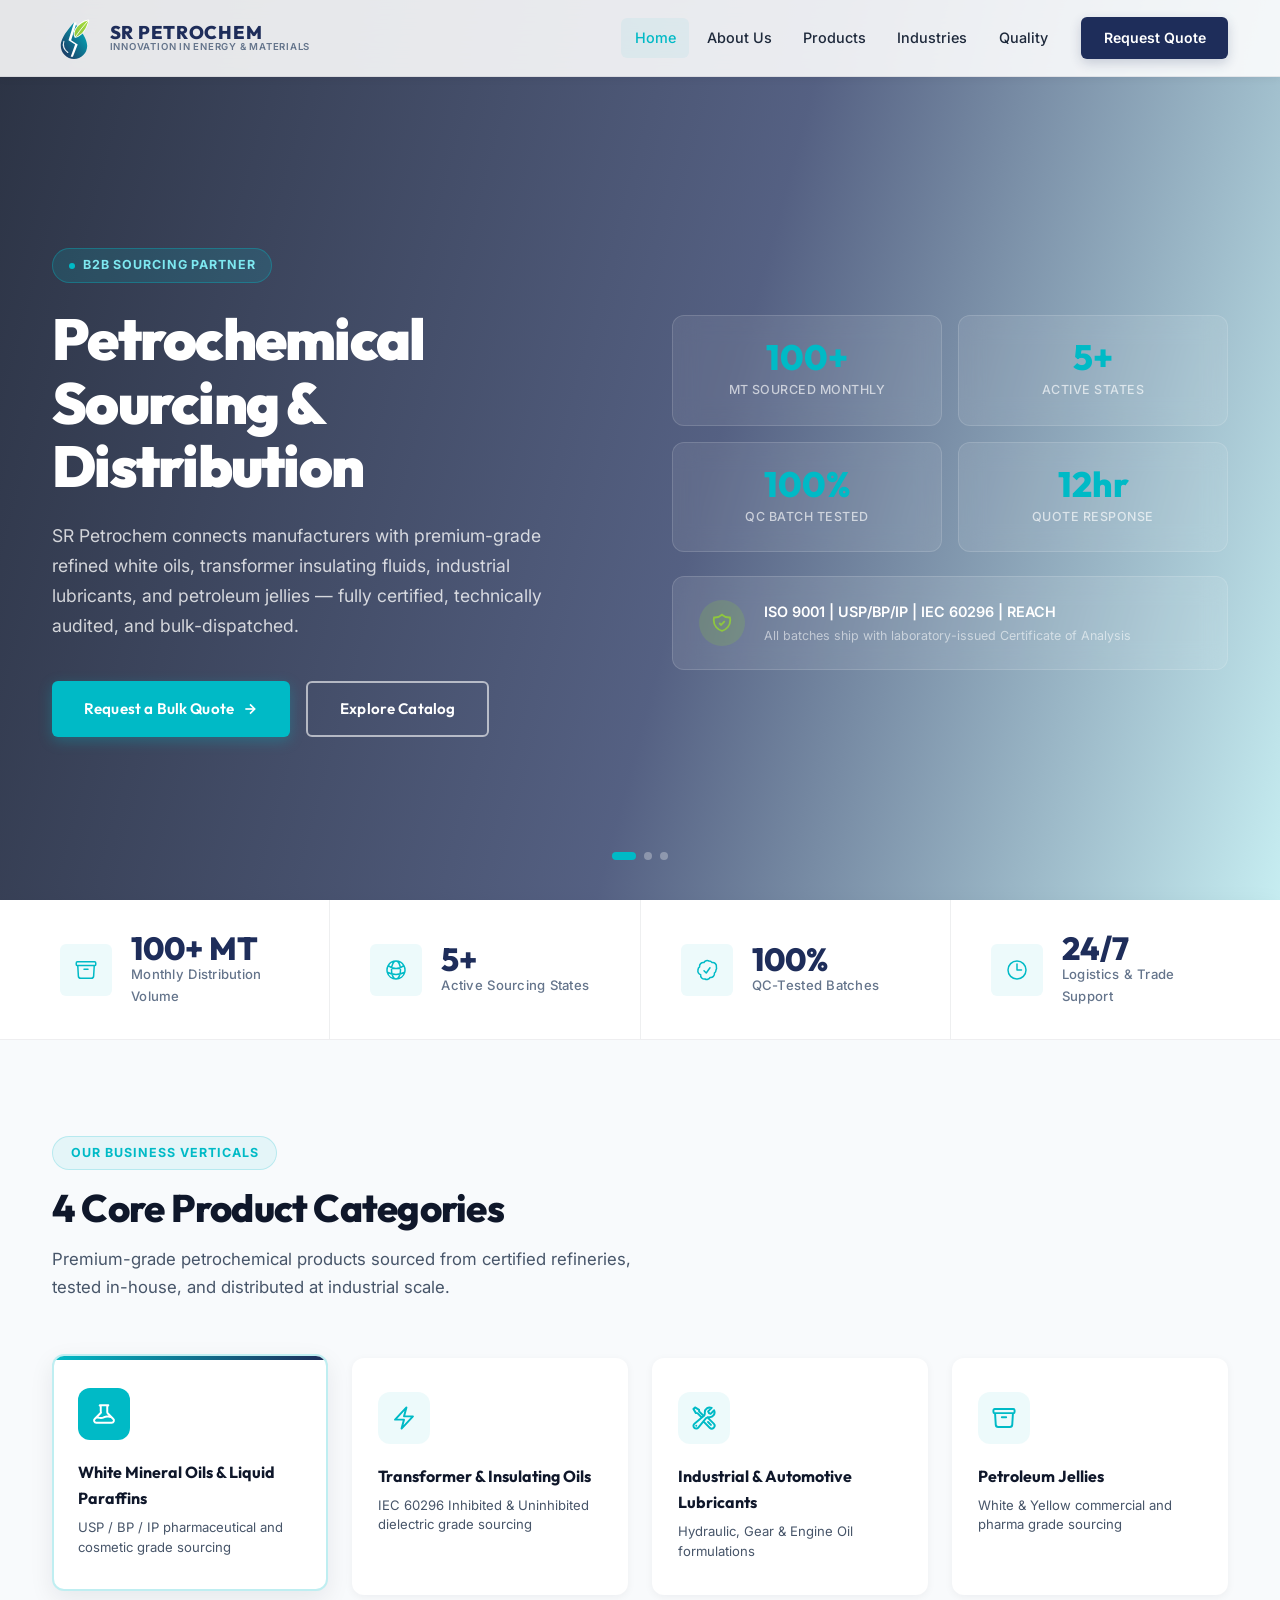
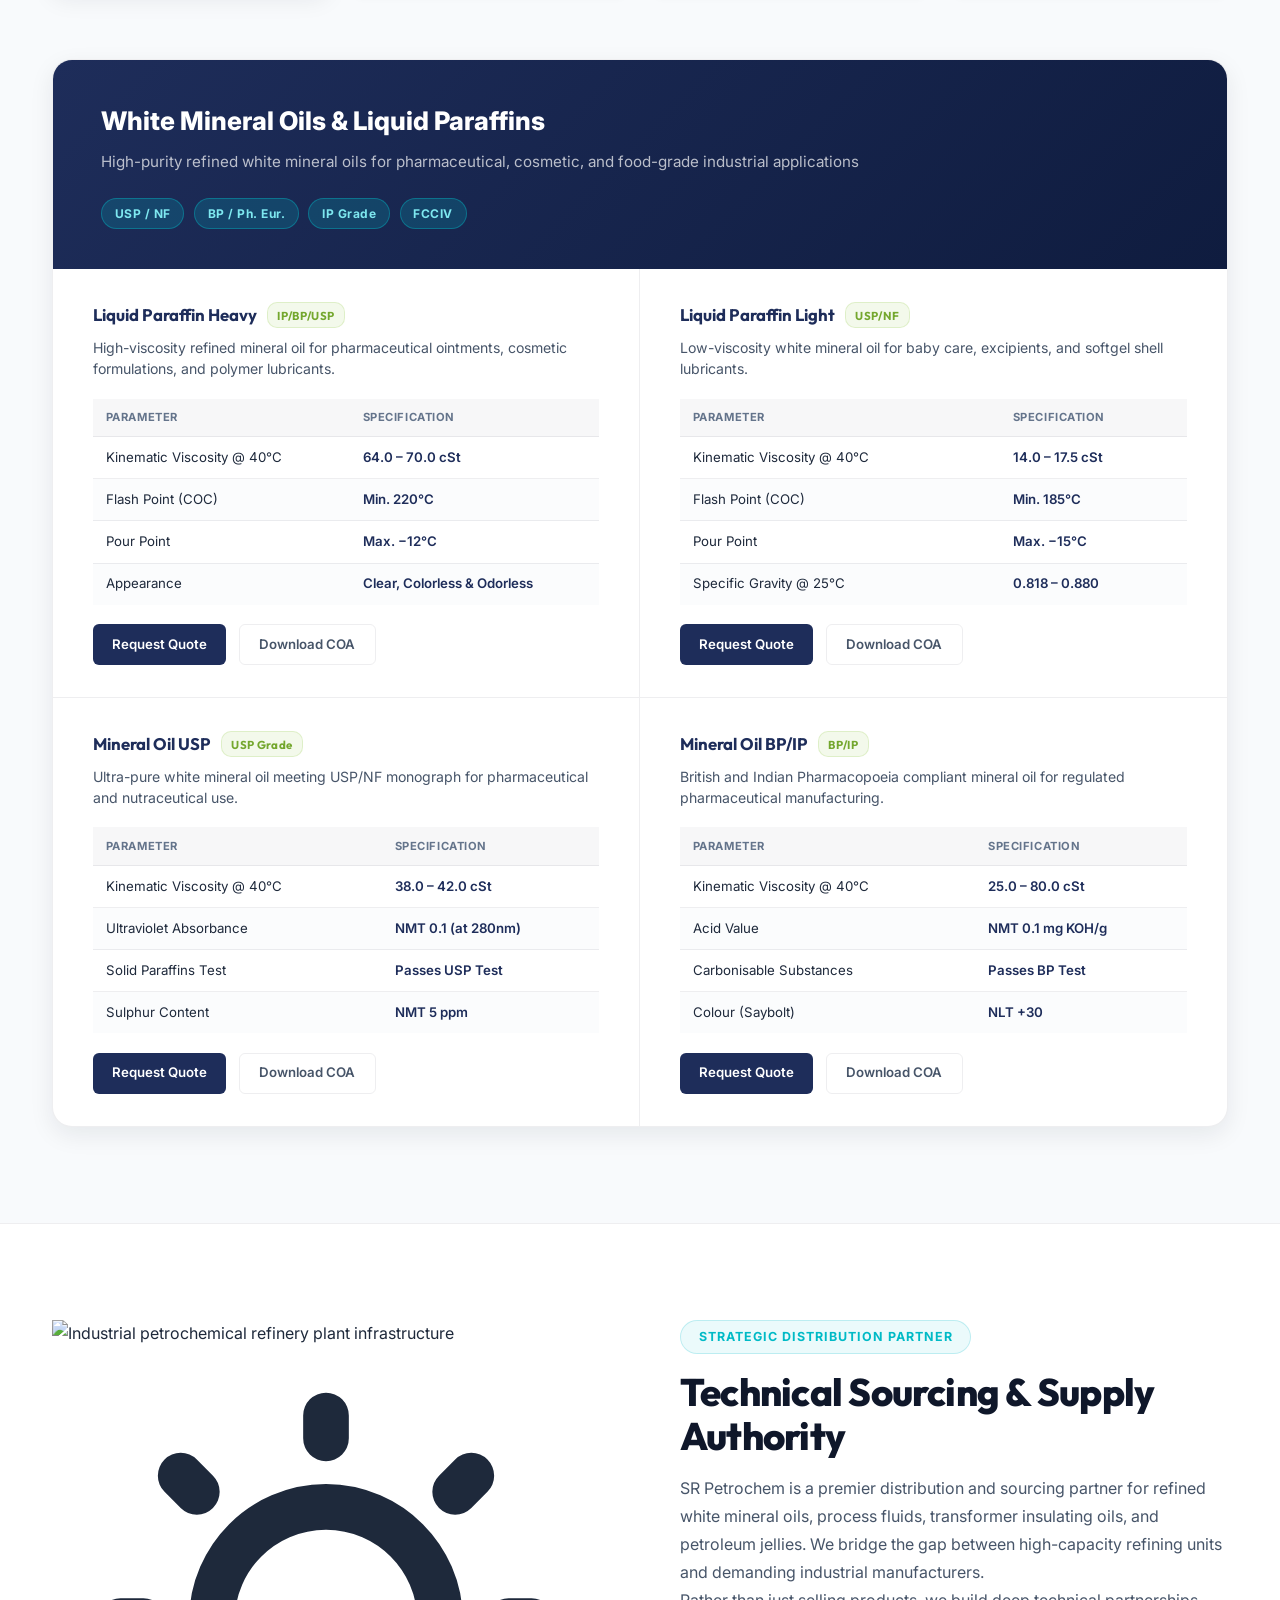
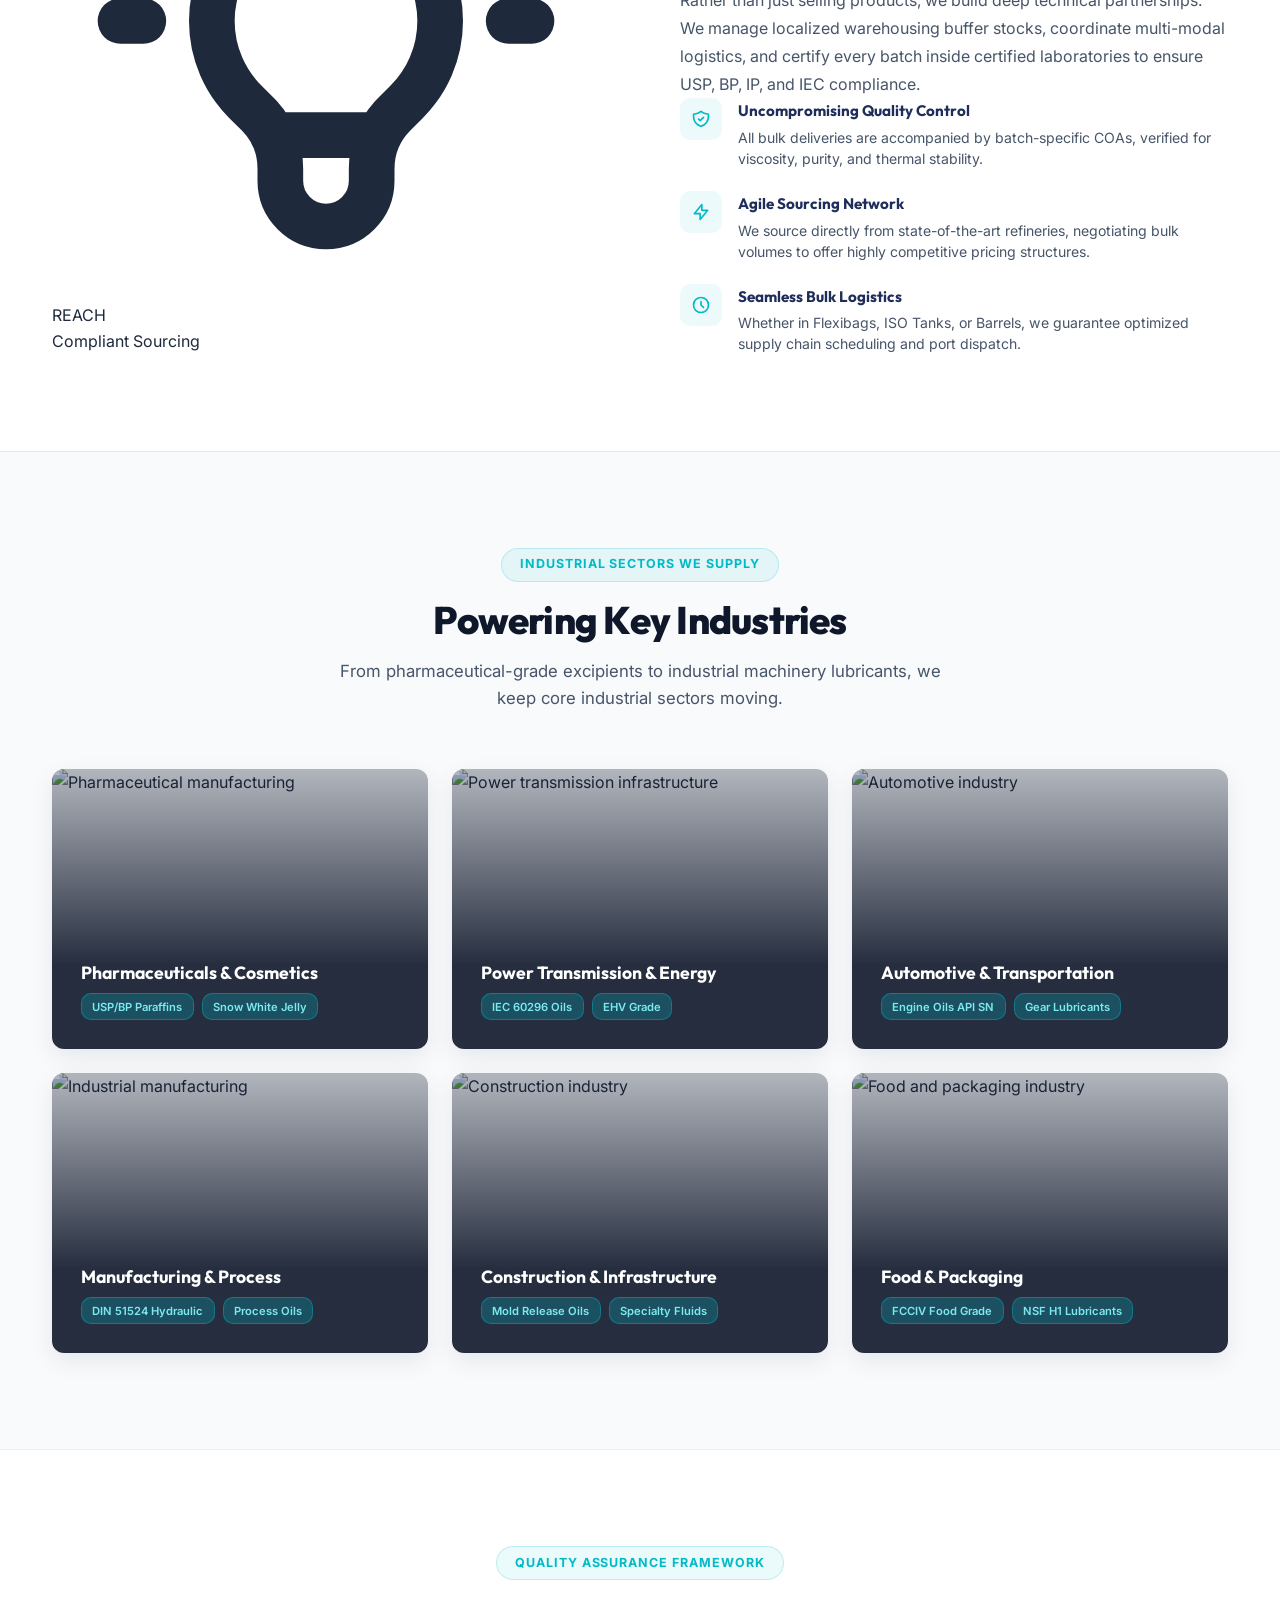
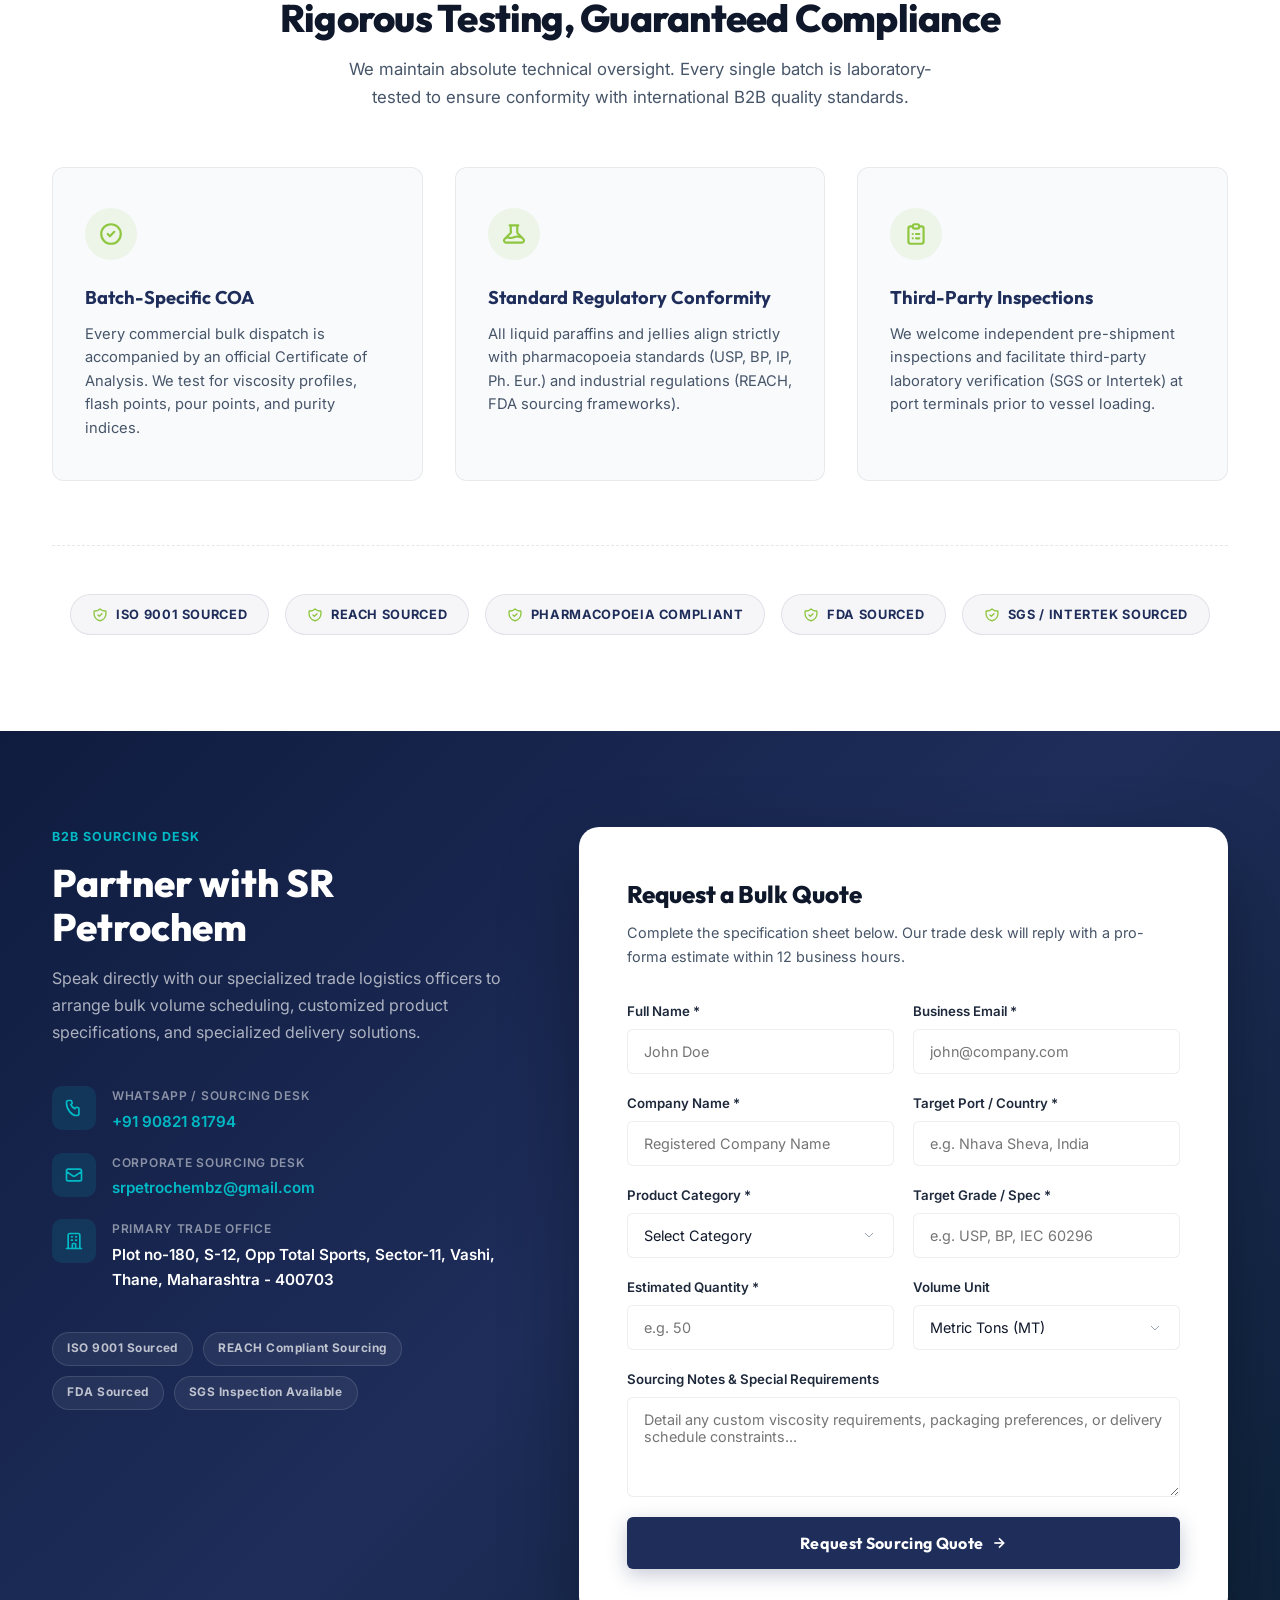
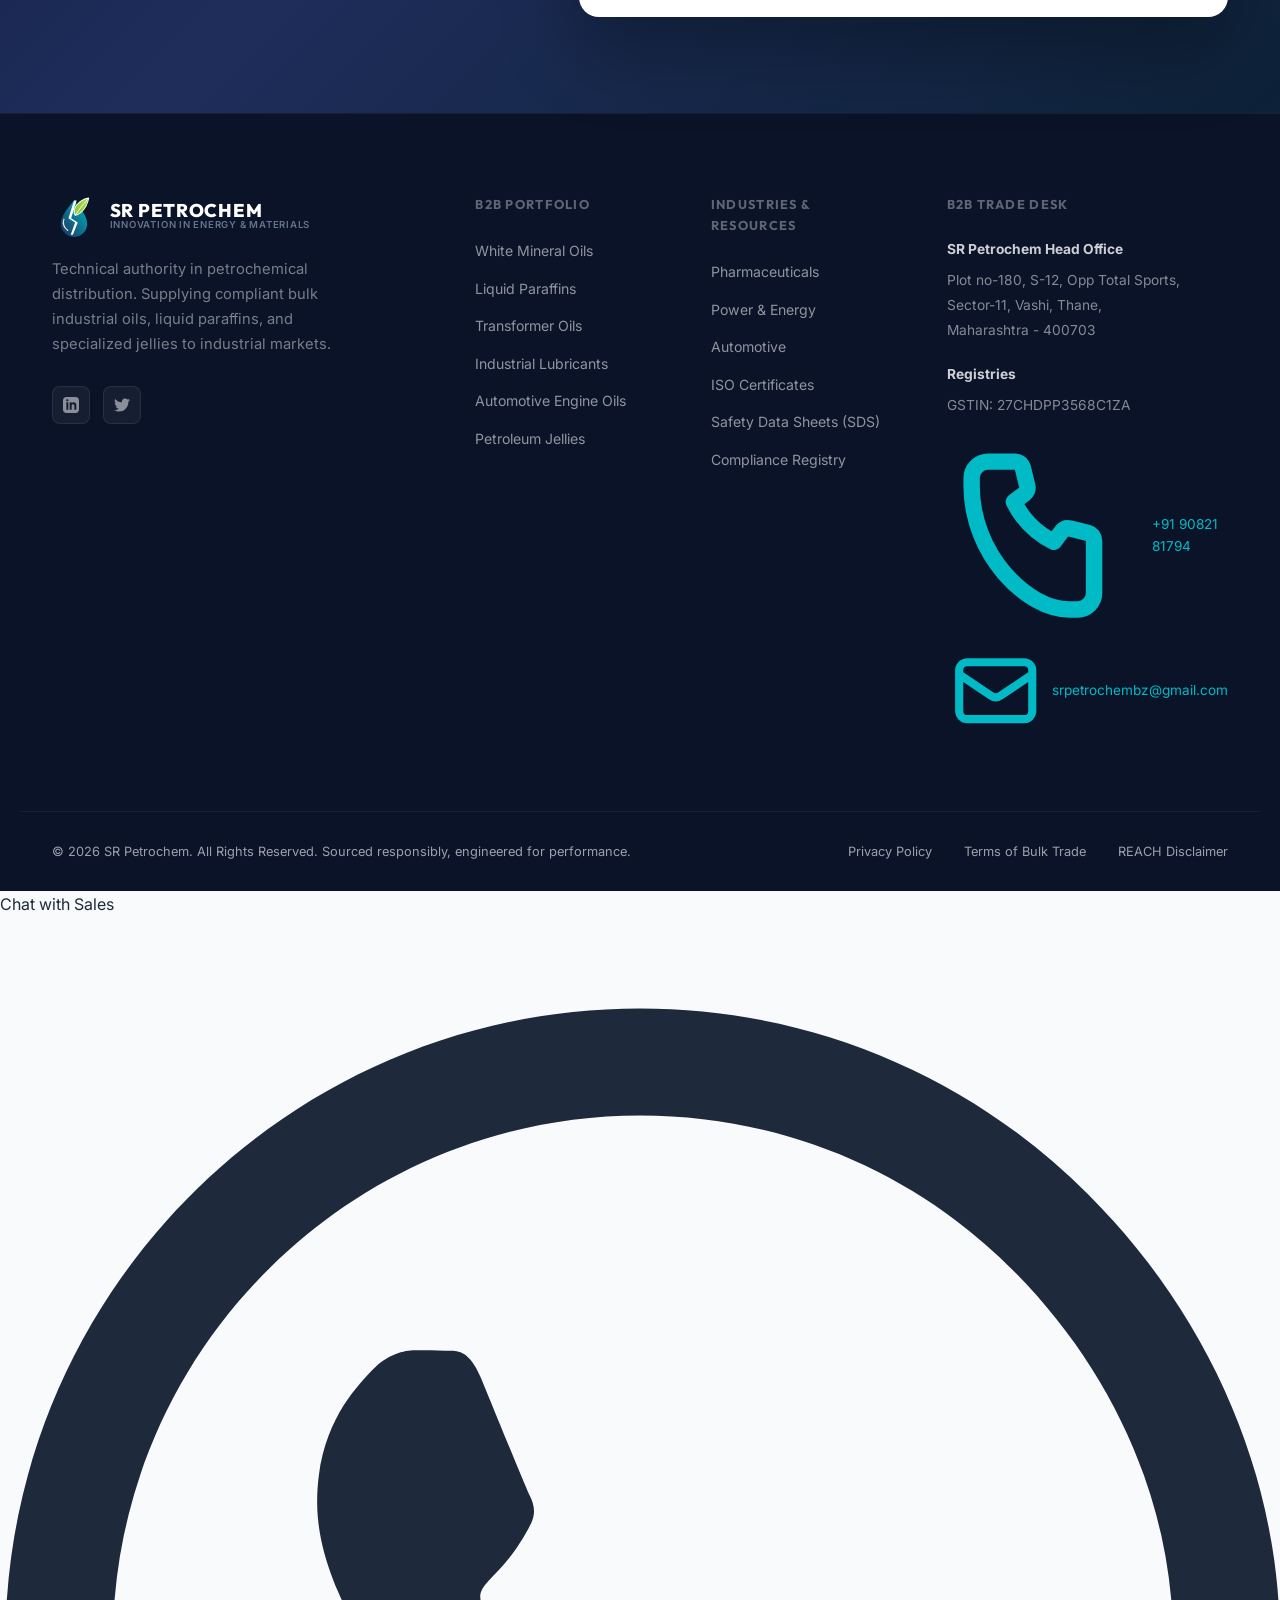
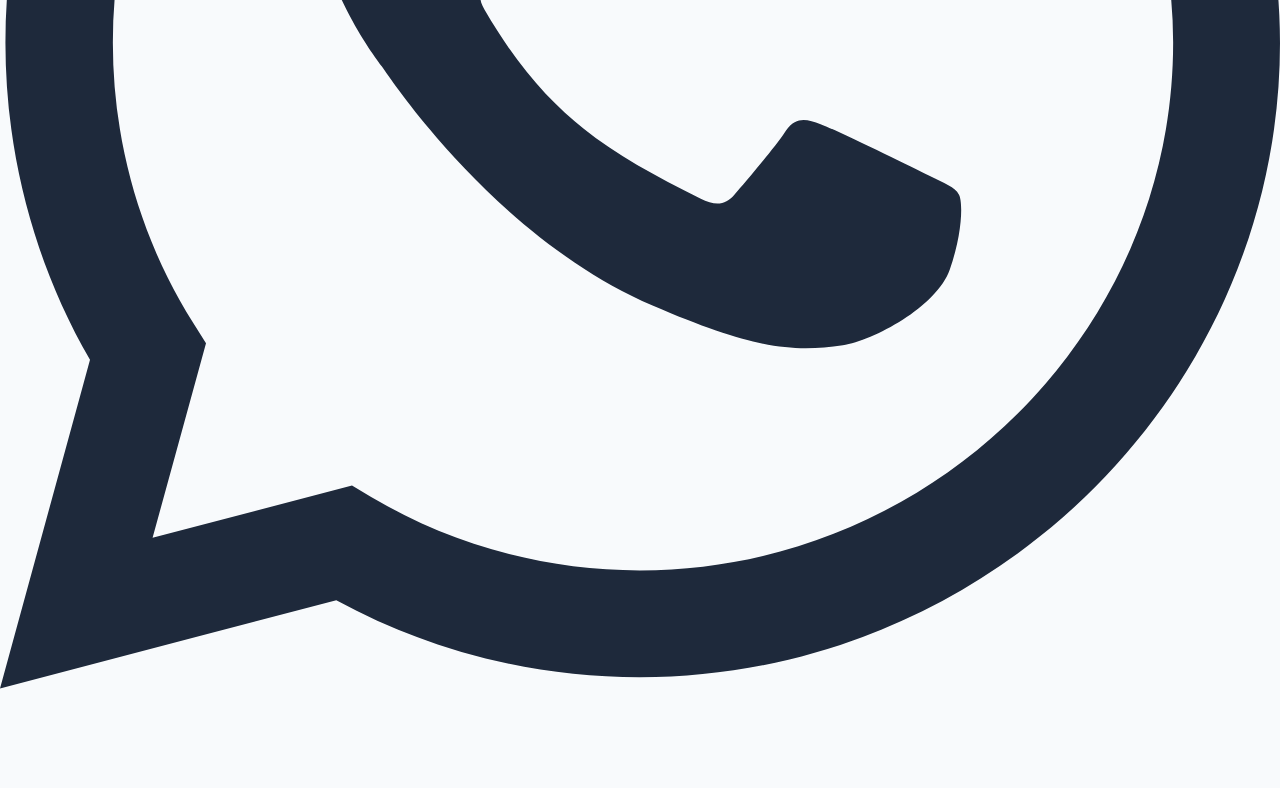
==== sr_petrochem_demo.html @ 8ac81f7e "Correct stats to startup profile, remove mobile no., swap About image, and fix dark background text " ====
<!DOCTYPE html>
<html lang="en">
<head>
  <meta charset="UTF-8">
  <meta name="viewport" content="width=device-width, initial-scale=1.0">
  <title>SR Petrochem | B2B Sourcing Partner & Petrochemical Distributors</title>
  <meta name="description" content="SR Petrochem is a premier sourcing and distribution partner for White Mineral Oils, Liquid Paraffins, Transformer Oils, Industrial Lubricants, and Petroleum Jellies.">
  <meta name="keywords" content="SR Petrochem, White Oils, Liquid Paraffin, Transformer Oils, Lubricants, Petroleum Jelly, Petrochemical Distribution">
  <link rel="preconnect" href="https://fonts.googleapis.com">
  <link rel="preconnect" href="https://fonts.gstatic.com" crossorigin>
  <link href="https://fonts.googleapis.com/css2?family=Inter:wght@300;400;500;600;700&family=Outfit:wght@400;500;600;700;800;900&display=swap" rel="stylesheet">
  <style>
    /* ===========================
       CSS VARIABLES & RESET
    =========================== */
    :root {
      --primary:       #1E2D5A;   /* Deep corporate navy */
      --teal:          #00BAC6;   /* Teal from logo drop */
      --green:         #8EC63F;   /* Leaf green from logo */
      --green-dark:    #74A72E;
      --bg:            #F8FAFC;   /* Off-white page bg */
      --white:         #FFFFFF;
      --text-dark:     #0F172A;   /* Near-black headings */
      --text-body:     #1E293B;   /* Deep slate body */
      --text-muted:    #475569;
      --text-light:    #64748B;
      --border:        rgba(15,23,42,0.07);
      --shadow-sm:     0 2px 8px rgba(15,23,42,0.05);
      --shadow-md:     0 8px 24px rgba(15,23,42,0.08);
      --shadow-lg:     0 20px 48px rgba(15,23,42,0.1);
      --radius-sm:     6px;
      --radius-md:     12px;
      --radius-lg:     20px;
      --transition:    all 0.3s cubic-bezier(0.4,0,0.2,1);
      --font-head:     'Outfit', sans-serif;
      --font-body:     'Inter', sans-serif;
    }

    *, *::before, *::after { box-sizing: border-box; margin: 0; padding: 0; }

    html {
      scroll-behavior: smooth;
      scroll-padding-top: 85px;
    }

    body {
      font-family: var(--font-body);
      background: var(--bg);
      color: var(--text-body);
      line-height: 1.65;
      overflow-x: hidden;
    }

    h1,h2,h3,h4,h5,h6 { font-family: var(--font-head); line-height: 1.15; color: var(--text-dark); }
    a { text-decoration: none; color: inherit; transition: var(--transition); }
    img { display: block; max-width: 100%; }
    ul { list-style: none; }
    button { cursor: pointer; border: none; background: none; font-family: inherit; }

    .container {
      max-width: 1240px;
      margin: 0 auto;
      padding: 0 2rem;
    }

    /* ===========================
       BUTTONS
    =========================== */
    .btn {
      display: inline-flex;
      align-items: center;
      gap: 0.5rem;
      padding: 0.85rem 2rem;
      border-radius: var(--radius-sm);
      font-family: var(--font-head);
      font-weight: 600;
      font-size: 0.95rem;
      letter-spacing: 0.01em;
      transition: var(--transition);
      white-space: nowrap;
    }
    .btn-primary {
      background: var(--primary);
      color: #fff;
      box-shadow: 0 4px 14px rgba(30,45,90,0.25);
    }
    .btn-primary:hover { background: #16224a; transform: translateY(-2px); box-shadow: 0 8px 20px rgba(30,45,90,0.3); }
    .btn-teal {
      background: var(--teal);
      color: #fff;
      box-shadow: 0 4px 14px rgba(0,186,198,0.3);
    }
    .btn-teal:hover { background: #009dab; transform: translateY(-2px); }
    .btn-outline {
      background: transparent;
      color: var(--white);
      border: 2px solid rgba(255,255,255,0.6);
    }
    .btn-outline:hover { background: rgba(255,255,255,0.12); border-color: #fff; }
    .btn-outline-dark {
      background: transparent;
      color: var(--primary);
      border: 2px solid var(--primary);
    }
    .btn-outline-dark:hover { background: var(--primary); color: #fff; }

    /* ===========================
       SECTION HEADERS
    =========================== */
    .section-badge {
      display: inline-block;
      background: rgba(0,186,198,0.08);
      color: var(--teal);
      border: 1px solid rgba(0,186,198,0.2);
      border-radius: 30px;
      padding: 0.35rem 1.1rem;
      font-size: 0.78rem;
      font-weight: 700;
      letter-spacing: 0.08em;
      text-transform: uppercase;
      margin-bottom: 1rem;
    }
    .section-title {
      font-size: clamp(1.8rem, 3vw, 2.6rem);
      font-weight: 800;
      color: var(--text-dark);
      letter-spacing: -0.02em;
      margin-bottom: 1rem;
    }
    .section-desc {
      font-size: 1.05rem;
      color: var(--text-muted);
      max-width: 620px;
    }
    .section-header { margin-bottom: 3.5rem; }
    .section-header.centered { text-align: center; }
    .section-header.centered .section-desc { margin: 0 auto; }

    /* ===========================
       HEADER / NAVBAR
    =========================== */
    .header {
      position: fixed;
      top: 0; left: 0; right: 0;
      z-index: 1000;
      background: rgba(255,255,255,0.88);
      backdrop-filter: blur(16px);
      -webkit-backdrop-filter: blur(16px);
      border-bottom: 1px solid var(--border);
      box-shadow: var(--shadow-sm);
      transition: var(--transition);
    }
    .header.scrolled {
      background: rgba(255,255,255,0.97);
      box-shadow: 0 4px 20px rgba(15,23,42,0.08);
    }
    .header-inner {
      display: flex;
      align-items: center;
      justify-content: space-between;
      padding: 1rem 2rem;
      max-width: 1240px;
      margin: 0 auto;
    }

    /* Logo */
    .logo {
      display: flex;
      align-items: center;
      gap: 0.85rem;
      flex-shrink: 0;
    }
    .logo-brand { line-height: 1; }
    .logo-name {
      font-family: var(--font-head);
      font-size: 1.15rem;
      font-weight: 800;
      color: var(--primary);
      letter-spacing: 0.04em;
    }
    .logo-tag {
      font-size: 0.6rem;
      font-weight: 600;
      color: var(--text-light);
      letter-spacing: 0.08em;
      text-transform: uppercase;
    }

    /* Nav */
    .nav { display: flex; align-items: center; gap: 0.25rem; }
    .nav-link {
      padding: 0.5rem 0.85rem;
      font-size: 0.9rem;
      font-weight: 500;
      color: var(--text-body);
      border-radius: var(--radius-sm);
      transition: var(--transition);
    }
    .nav-link:hover, .nav-link.active { color: var(--teal); background: rgba(0,186,198,0.06); }
    .nav-cta {
      margin-left: 1rem;
      padding: 0.6rem 1.4rem;
      background: var(--primary);
      color: #fff;
      border-radius: var(--radius-sm);
      font-size: 0.88rem;
      font-weight: 600;
      box-shadow: 0 4px 12px rgba(30,45,90,0.2);
    }
    .nav-cta:hover { background: #16224a; transform: translateY(-1px); }

    /* Hamburger */
    .hamburger {
      display: none;
      flex-direction: column;
      gap: 5px;
      padding: 0.5rem;
      border-radius: var(--radius-sm);
    }
    .hamburger span {
      display: block;
      width: 24px;
      height: 2px;
      background: var(--primary);
      border-radius: 2px;
      transition: var(--transition);
    }
    .hamburger.open span:nth-child(1) { transform: translateY(7px) rotate(45deg); }
    .hamburger.open span:nth-child(2) { opacity: 0; }
    .hamburger.open span:nth-child(3) { transform: translateY(-7px) rotate(-45deg); }

    /* Mobile nav overlay */
    .mobile-nav {
      display: none;
      position: fixed;
      top: 0; left: 0; right: 0; bottom: 0;
      background: var(--white);
      z-index: 999;
      padding: 6rem 2rem 2rem;
      flex-direction: column;
      gap: 1rem;
      overflow-y: auto;
    }
    .mobile-nav.open { display: flex; }
    .mobile-nav .nav-link {
      font-size: 1.1rem;
      padding: 1rem 1.2rem;
      border-bottom: 1px solid var(--border);
      border-radius: 0;
    }
    .mobile-nav .nav-cta { margin: 1rem 0 0; text-align: center; justify-content: center; }

    /* ===========================
       HERO SECTION
    =========================== */
    .hero {
      min-height: 100vh;
      position: relative;
      display: flex;
      align-items: center;
      padding-top: 85px;
      overflow: hidden;
    }
    .hero-bg {
      position: absolute;
      inset: 0;
      background-image: url('https://images.unsplash.com/photo-1578575437130-527eed3abbec?auto=format&fit=crop&q=80&w=1600');
      background-size: cover;
      background-position: center;
      z-index: 0;
    }
    .hero-overlay {
      position: absolute;
      inset: 0;
      background: linear-gradient(105deg, rgba(15,23,42,0.88) 0%, rgba(30,45,90,0.75) 55%, rgba(0,186,198,0.2) 100%);
      z-index: 1;
    }
    .hero-inner {
      position: relative;
      z-index: 2;
      max-width: 1240px;
      margin: 0 auto;
      padding: 5rem 2rem;
      display: grid;
      grid-template-columns: 1fr 1fr;
      gap: 4rem;
      align-items: center;
    }
    .hero-badge {
      display: inline-flex;
      align-items: center;
      gap: 0.5rem;
      background: rgba(0,186,198,0.15);
      border: 1px solid rgba(0,186,198,0.35);
      color: #7ee8f0;
      border-radius: 30px;
      padding: 0.4rem 1rem;
      font-size: 0.78rem;
      font-weight: 700;
      letter-spacing: 0.07em;
      text-transform: uppercase;
      margin-bottom: 1.5rem;
    }
    .hero-badge-dot { width: 6px; height: 6px; border-radius: 50%; background: var(--teal); animation: pulse-dot 2s infinite; }
    @keyframes pulse-dot { 0%,100%{opacity:1} 50%{opacity:0.3} }

    .hero-title {
      font-size: clamp(2.2rem, 4.5vw, 3.6rem);
      font-weight: 900;
      color: #fff;
      letter-spacing: -0.03em;
      line-height: 1.1;
      margin-bottom: 1.5rem;
    }
    .hero-title span { color: var(--teal); }
    .hero-desc {
      font-size: 1.1rem;
      color: rgba(255,255,255,0.78);
      line-height: 1.7;
      margin-bottom: 2.5rem;
      max-width: 520px;
    }
    .hero-actions { display: flex; gap: 1rem; flex-wrap: wrap; }

    .hero-right {
      display: flex;
      flex-direction: column;
      gap: 1.5rem;
    }
    .hero-stat-cards {
      display: grid;
      grid-template-columns: 1fr 1fr;
      gap: 1rem;
    }
    .hero-stat-card {
      background: rgba(255,255,255,0.08);
      backdrop-filter: blur(12px);
      border: 1px solid rgba(255,255,255,0.14);
      border-radius: var(--radius-md);
      padding: 1.5rem;
      text-align: center;
    }
    .hero-stat-card .num {
      font-family: var(--font-head);
      font-size: 2.2rem;
      font-weight: 800;
      color: var(--teal);
      line-height: 1;
      margin-bottom: 0.3rem;
    }
    .hero-stat-card .lbl {
      font-size: 0.78rem;
      color: rgba(255,255,255,0.65);
      font-weight: 500;
      letter-spacing: 0.04em;
      text-transform: uppercase;
    }
    .hero-coa-card {
      background: rgba(255,255,255,0.09);
      backdrop-filter: blur(12px);
      border: 1px solid rgba(255,255,255,0.14);
      border-radius: var(--radius-md);
      padding: 1.4rem 1.6rem;
      display: flex;
      align-items: center;
      gap: 1.2rem;
    }
    .hero-coa-icon {
      width: 46px;
      height: 46px;
      border-radius: 50%;
      background: rgba(142,198,63,0.2);
      display: flex;
      align-items: center;
      justify-content: center;
      color: var(--green);
      flex-shrink: 0;
    }
    .hero-coa-text .title { font-size: 0.9rem; font-weight: 600; color: #fff; margin-bottom: 0.15rem; }
    .hero-coa-text .sub { font-size: 0.78rem; color: rgba(255,255,255,0.55); }

    /* Slider dots */
    .hero-dots {
      position: absolute;
      bottom: 2.5rem;
      left: 50%;
      transform: translateX(-50%);
      z-index: 3;
      display: flex;
      gap: 0.5rem;
    }
    .hero-dot {
      width: 8px; height: 8px;
      border-radius: 50%;
      background: rgba(255,255,255,0.3);
      transition: var(--transition);
      cursor: pointer;
    }
    .hero-dot.active { background: var(--teal); width: 24px; border-radius: 4px; }

    /* ===========================
       STATS TICKER
    =========================== */
    .stats-bar {
      background: var(--white);
      border-bottom: 1px solid var(--border);
      box-shadow: var(--shadow-md);
    }
    .stats-inner {
      display: flex;
      max-width: 1240px;
      margin: 0 auto;
    }
    .stat-item {
      flex: 1;
      display: flex;
      align-items: center;
      gap: 1.2rem;
      padding: 2rem 2.5rem;
      border-right: 1px solid var(--border);
    }
    .stat-item:last-child { border-right: none; }
    .stat-icon-wrap {
      width: 52px; height: 52px;
      border-radius: var(--radius-sm);
      background: rgba(0,186,198,0.07);
      color: var(--teal);
      display: flex;
      align-items: center;
      justify-content: center;
      flex-shrink: 0;
    }
    .stat-icon-wrap svg { width: 24px; height: 24px; }
    .stat-val {
      font-family: var(--font-head);
      font-size: 2rem;
      font-weight: 800;
      color: var(--primary);
      line-height: 1;
    }
    .stat-lbl {
      font-size: 0.82rem;
      color: var(--text-light);
      font-weight: 500;
      letter-spacing: 0.02em;
    }

    /* ===========================
       PRODUCTS SECTION
    =========================== */
    .products-section {
      padding: 6rem 0;
      background: var(--bg);
    }

    /* Category grid */
    .cat-grid {
      display: grid;
      grid-template-columns: repeat(4, 1fr);
      gap: 1.5rem;
      margin-bottom: 4rem;
    }
    .cat-card {
      background: var(--white);
      border: 2px solid transparent;
      border-radius: var(--radius-md);
      padding: 2rem 1.5rem;
      cursor: pointer;
      transition: var(--transition);
      box-shadow: var(--shadow-sm);
      position: relative;
      overflow: hidden;
    }
    .cat-card::before {
      content: '';
      position: absolute;
      top: 0; left: 0; right: 0;
      height: 4px;
      background: linear-gradient(90deg, var(--teal), var(--primary));
      transform: scaleX(0);
      transform-origin: left;
      transition: transform 0.35s ease;
    }
    .cat-card:hover, .cat-card.active {
      border-color: rgba(0,186,198,0.25);
      box-shadow: var(--shadow-md);
      transform: translateY(-4px);
    }
    .cat-card.active::before, .cat-card:hover::before { transform: scaleX(1); }
    .cat-icon {
      width: 52px; height: 52px;
      border-radius: 12px;
      background: rgba(0,186,198,0.07);
      display: flex;
      align-items: center;
      justify-content: center;
      margin-bottom: 1.2rem;
      color: var(--teal);
      transition: var(--transition);
    }
    .cat-card:hover .cat-icon, .cat-card.active .cat-icon {
      background: var(--teal);
      color: #fff;
    }
    .cat-icon svg { width: 26px; height: 26px; }
    .cat-name {
      font-family: var(--font-head);
      font-size: 1rem;
      font-weight: 700;
      color: var(--text-dark);
      margin-bottom: 0.4rem;
    }
    .cat-desc { font-size: 0.82rem; color: var(--text-muted); line-height: 1.5; }

    /* Spec panel */
    .spec-panel { display: none; }
    .spec-panel.active { display: block; }

    .spec-panel-inner {
      background: var(--white);
      border-radius: var(--radius-lg);
      box-shadow: var(--shadow-md);
      overflow: hidden;
      border: 1px solid var(--border);
    }
    .spec-panel-header {
      background: linear-gradient(135deg, var(--primary) 0%, #0f1c3f 100%);
      padding: 2.5rem 3rem;
      display: flex;
      align-items: center;
      justify-content: space-between;
      flex-wrap: wrap;
      gap: 1.5rem;
    }
    .spec-panel-title { font-size: 1.6rem; font-weight: 800; color: #fff; }
    .spec-panel-desc { font-size: 0.95rem; color: rgba(255,255,255,0.7); margin-top: 0.4rem; }
    .spec-badges { display: flex; gap: 0.6rem; flex-wrap: wrap; }
    .spec-badge {
      background: rgba(0,186,198,0.2);
      border: 1px solid rgba(0,186,198,0.4);
      color: #7ee8f0;
      padding: 0.3rem 0.8rem;
      border-radius: 20px;
      font-size: 0.75rem;
      font-weight: 700;
      letter-spacing: 0.04em;
    }

    .spec-products {
      display: grid;
      grid-template-columns: repeat(2, 1fr);
      gap: 0;
    }
    .spec-product {
      padding: 2rem 2.5rem;
      border-bottom: 1px solid var(--border);
      border-right: 1px solid var(--border);
      transition: var(--transition);
    }
    .spec-product:nth-child(even) { border-right: none; }
    .spec-product:nth-last-child(-n+2) { border-bottom: none; }
    .spec-product:hover { background: rgba(0,186,198,0.02); }

    .sp-name {
      font-family: var(--font-head);
      font-size: 1.05rem;
      font-weight: 700;
      color: var(--primary);
      margin-bottom: 0.5rem;
      display: flex;
      align-items: center;
      gap: 0.6rem;
    }
    .sp-grade {
      font-size: 0.72rem;
      background: rgba(142,198,63,0.1);
      color: var(--green-dark);
      border: 1px solid rgba(142,198,63,0.2);
      padding: 0.15rem 0.6rem;
      border-radius: 10px;
      font-weight: 700;
      letter-spacing: 0.03em;
    }
    .sp-desc { font-size: 0.88rem; color: var(--text-muted); margin-bottom: 1.2rem; line-height: 1.5; }

    .specs-table { width: 100%; border-collapse: collapse; font-size: 0.83rem; }
    .specs-table thead th {
      background: rgba(15,23,42,0.03);
      color: var(--text-light);
      font-weight: 700;
      letter-spacing: 0.05em;
      text-transform: uppercase;
      font-size: 0.7rem;
      padding: 0.6rem 0.8rem;
      text-align: left;
      border-bottom: 1px solid var(--border);
    }
    .specs-table tbody td {
      padding: 0.6rem 0.8rem;
      border-bottom: 1px solid var(--border);
      color: var(--text-body);
    }
    .specs-table tbody tr:last-child td { border-bottom: none; }
    .specs-table tbody tr:nth-child(even) td { background: rgba(248,250,252,0.6); }
    .specs-table td:last-child { font-weight: 600; color: var(--primary); }

    .sp-actions { display: flex; gap: 0.8rem; margin-top: 1.2rem; flex-wrap: wrap; }
    .btn-sm {
      padding: 0.55rem 1.2rem;
      font-size: 0.83rem;
      font-weight: 600;
      border-radius: var(--radius-sm);
      transition: var(--transition);
      display: inline-flex;
      align-items: center;
      gap: 0.4rem;
    }
    .btn-sm-primary { background: var(--primary); color: #fff; }
    .btn-sm-primary:hover { background: #16224a; }
    .btn-sm-outline { border: 1.5px solid var(--border); color: var(--text-muted); }
    .btn-sm-outline:hover { border-color: var(--teal); color: var(--teal); }

    /* ===========================
       ABOUT SECTION
    =========================== */
    .about-section {
      padding: 6rem 0;
      background: var(--white);
      border-top: 1px solid var(--border);
    }
    .about-grid {
      display: grid;
      grid-template-columns: 1fr 1fr;
      gap: 5rem;
      align-items: center;
    }
    .about-img-wrap { position: relative; }
    .about-img {
      width: 100%;
      border-radius: var(--radius-lg);
      object-fit: cover;
      height: 480px;
      box-shadow: var(--shadow-lg);
    }
    .about-float {
      position: absolute;
      bottom: -24px; left: -24px;
      background: var(--white);
      border: 1px solid var(--border);
      border-radius: var(--radius-md);
      padding: 1.4rem 1.8rem;
      box-shadow: var(--shadow-md);
      text-align: center;
    }
    .about-float .big { font-family: var(--font-head); font-size: 2rem; font-weight: 800; color: var(--primary); }
    .about-float .sm { font-size: 0.72rem; font-weight: 700; color: var(--text-light); text-transform: uppercase; letter-spacing: 0.06em; }

    .about-text-wrap { display: flex; flex-direction: column; gap: 1.8rem; }
    .about-desc { font-size: 1rem; color: var(--text-muted); line-height: 1.75; }

    .about-values { display: flex; flex-direction: column; gap: 1.4rem; }
    .value-row {
      display: flex;
      gap: 1rem;
      align-items: flex-start;
    }
    .val-icon {
      width: 42px; height: 42px;
      border-radius: 10px;
      background: rgba(0,186,198,0.07);
      color: var(--teal);
      display: flex;
      align-items: center;
      justify-content: center;
      flex-shrink: 0;
    }
    .val-icon svg { width: 20px; height: 20px; }
    .val-title { font-family: var(--font-head); font-size: 0.95rem; font-weight: 700; color: var(--primary); margin-bottom: 0.2rem; }
    .val-text { font-size: 0.88rem; color: var(--text-muted); line-height: 1.5; }

    /* ===========================
       INDUSTRIES SECTION
    =========================== */
    .industries-section {
      padding: 6rem 0;
      background: var(--bg);
      border-top: 1px solid var(--border);
    }
    .industries-grid {
      display: grid;
      grid-template-columns: repeat(3, 1fr);
      gap: 1.5rem;
    }
    .ind-card {
      border-radius: var(--radius-md);
      overflow: hidden;
      position: relative;
      height: 280px;
      box-shadow: var(--shadow-md);
      cursor: pointer;
    }
    .ind-img {
      width: 100%; height: 100%;
      object-fit: cover;
      transition: transform 0.5s ease;
    }
    .ind-card:hover .ind-img { transform: scale(1.06); }
    .ind-overlay {
      position: absolute;
      inset: 0;
      background: linear-gradient(to top, rgba(15,23,42,0.9) 30%, rgba(15,23,42,0.3) 100%);
      display: flex;
      flex-direction: column;
      justify-content: flex-end;
      padding: 1.8rem;
    }
    .ind-name {
      font-family: var(--font-head);
      font-size: 1.1rem;
      font-weight: 700;
      color: #fff;
      margin-bottom: 0.4rem;
    }
    .ind-items { display: flex; gap: 0.5rem; flex-wrap: wrap; }
    .ind-tag {
      font-size: 0.7rem;
      font-weight: 600;
      background: rgba(0,186,198,0.25);
      border: 1px solid rgba(0,186,198,0.4);
      color: #7ee8f0;
      padding: 0.2rem 0.65rem;
      border-radius: 10px;
    }

    /* ===========================
       QUALITY SECTION
    =========================== */
    .quality-section {
      padding: 6rem 0;
      background: var(--white);
      border-top: 1px solid var(--border);
    }
    .quality-grid {
      display: grid;
      grid-template-columns: repeat(3, 1fr);
      gap: 2rem;
      margin-bottom: 4rem;
    }
    .q-card {
      background: var(--bg);
      border: 1px solid var(--border);
      border-radius: var(--radius-md);
      padding: 2.5rem 2rem;
      transition: var(--transition);
    }
    .q-card:hover { transform: translateY(-5px); box-shadow: var(--shadow-md); background: var(--white); }
    .q-icon {
      width: 52px; height: 52px;
      border-radius: 50%;
      background: rgba(142,198,63,0.1);
      color: var(--green);
      display: flex;
      align-items: center;
      justify-content: center;
      margin-bottom: 1.4rem;
    }
    .q-icon svg { width: 26px; height: 26px; }
    .q-title { font-family: var(--font-head); font-size: 1.15rem; font-weight: 700; color: var(--primary); margin-bottom: 0.6rem; }
    .q-text { font-size: 0.92rem; color: var(--text-muted); line-height: 1.6; }

    .trust-strip {
      display: flex;
      flex-wrap: wrap;
      justify-content: center;
      gap: 1rem;
      padding-top: 3rem;
      border-top: 1px dashed rgba(15,23,42,0.1);
    }
    .trust-pill {
      display: flex;
      align-items: center;
      gap: 0.5rem;
      background: rgba(30,45,90,0.04);
      border: 1px solid rgba(30,45,90,0.1);
      border-radius: 30px;
      padding: 0.55rem 1.3rem;
      font-size: 0.8rem;
      font-weight: 700;
      color: var(--primary);
      text-transform: uppercase;
      letter-spacing: 0.05em;
    }
    .trust-pill svg { width: 16px; height: 16px; color: var(--green); }

    /* ===========================
       CONTACT SECTION
    =========================== */
    .contact-section {
      padding: 6rem 0;
      background: linear-gradient(135deg, #0f1c3f 0%, #1E2D5A 50%, #0d2238 100%);
    }
    .contact-grid {
      display: grid;
      grid-template-columns: 1fr 1.4fr;
      gap: 4rem;
      align-items: start;
    }

    /* Info col */
    .contact-tag { font-size: 0.78rem; font-weight: 700; text-transform: uppercase; letter-spacing: 0.08em; color: var(--teal); margin-bottom: 0.8rem; }
    .contact-title { font-size: clamp(1.8rem, 3vw, 2.4rem); font-weight: 800; color: #fff; margin-bottom: 1rem; }
    .contact-desc { font-size: 1rem; color: rgba(255,255,255,0.65); line-height: 1.7; margin-bottom: 2.5rem; }

    .contact-methods { display: flex; flex-direction: column; gap: 1.2rem; margin-bottom: 2.5rem; }
    .contact-method {
      display: flex;
      gap: 1rem;
      align-items: flex-start;
    }
    .cm-icon {
      width: 44px; height: 44px;
      border-radius: 10px;
      background: rgba(0,186,198,0.12);
      color: var(--teal);
      display: flex;
      align-items: center;
      justify-content: center;
      flex-shrink: 0;
    }
    .cm-icon svg { width: 20px; height: 20px; }
    .cm-label { font-size: 0.75rem; font-weight: 600; color: rgba(255,255,255,0.5); text-transform: uppercase; letter-spacing: 0.06em; margin-bottom: 0.15rem; }
    .cm-value { font-size: 0.95rem; font-weight: 600; color: #fff; }
    .cm-value a { color: var(--teal); }
    .cm-value a:hover { color: #7ee8f0; }

    .cert-badges { display: flex; flex-wrap: wrap; gap: 0.6rem; }
    .cert-pill {
      background: rgba(255,255,255,0.06);
      border: 1px solid rgba(255,255,255,0.12);
      color: rgba(255,255,255,0.7);
      padding: 0.4rem 0.9rem;
      border-radius: 20px;
      font-size: 0.74rem;
      font-weight: 700;
      letter-spacing: 0.04em;
    }

    /* Form col */
    .form-box {
      background: var(--white);
      border-radius: var(--radius-lg);
      padding: 3rem;
      box-shadow: 0 32px 80px rgba(0,0,0,0.3);
    }
    .form-box-title {
      font-family: var(--font-head);
      font-size: 1.5rem;
      font-weight: 800;
      color: var(--text-dark);
      margin-bottom: 0.4rem;
    }
    .form-box-sub { font-size: 0.9rem; color: var(--text-muted); margin-bottom: 2rem; }

    .form-row { display: grid; grid-template-columns: 1fr 1fr; gap: 1.2rem; }
    .form-row.single { grid-template-columns: 1fr; }
    .form-group { display: flex; flex-direction: column; gap: 0.4rem; margin-bottom: 1.2rem; }
    .form-group label { font-size: 0.83rem; font-weight: 600; color: var(--text-body); }
    .form-group input,
    .form-group select,
    .form-group textarea {
      padding: 0.8rem 1rem;
      border: 1.5px solid var(--border);
      border-radius: var(--radius-sm);
      font-family: var(--font-body);
      font-size: 0.9rem;
      color: var(--text-dark);
      background: var(--white);
      transition: var(--transition);
      outline: none;
    }
    .form-group input:focus,
    .form-group select:focus,
    .form-group textarea:focus {
      border-color: var(--teal);
      box-shadow: 0 0 0 3px rgba(0,186,198,0.08);
    }
    .form-group textarea { resize: vertical; min-height: 100px; }
    .form-group select { cursor: pointer; appearance: none; background-image: url("data:image/svg+xml,%3Csvg xmlns='http://www.w3.org/2000/svg' fill='none' viewBox='0 0 24 24' stroke='%2364748B'%3E%3Cpolyline points='6 9 12 15 18 9'/%3E%3C/svg%3E"); background-repeat: no-repeat; background-position: right 1rem center; background-size: 16px; }

    .btn-submit {
      width: 100%;
      justify-content: center;
      padding: 1rem;
      font-size: 1rem;
      background: var(--primary);
      color: #fff;
      border-radius: var(--radius-sm);
      font-family: var(--font-head);
      font-weight: 700;
      letter-spacing: 0.02em;
      box-shadow: 0 6px 20px rgba(30,45,90,0.25);
      transition: var(--transition);
    }
    .btn-submit:hover { background: #16224a; transform: translateY(-2px); box-shadow: 0 10px 28px rgba(30,45,90,0.35); }

    /* Success state */
    .form-success { display: none; text-align: center; padding: 2rem 0; }
    .form-success.show { display: block; }
    .success-check {
      width: 64px; height: 64px;
      border-radius: 50%;
      background: rgba(142,198,63,0.1);
      color: var(--green);
      display: flex;
      align-items: center;
      justify-content: center;
      margin: 0 auto 1.2rem;
    }
    .success-check svg { width: 36px; height: 36px; }
    .success-title { font-family: var(--font-head); font-size: 1.4rem; font-weight: 800; color: var(--primary); margin-bottom: 0.6rem; }
    .success-text { font-size: 0.92rem; color: var(--text-muted); line-height: 1.6; margin-bottom: 1.5rem; }

    /* ===========================
       FOOTER
    =========================== */
    .footer {
      background: #0a1328;
      border-top: 1px solid rgba(255,255,255,0.05);
    }
    .footer-main {
      max-width: 1240px;
      margin: 0 auto;
      padding: 5rem 2rem 4rem;
      display: grid;
      grid-template-columns: 2fr 1fr 1fr 1.5fr;
      gap: 3rem;
    }
    .footer-brand-wrap .footer-tagline {
      font-size: 0.92rem;
      color: rgba(255,255,255,0.45);
      line-height: 1.7;
      margin-top: 1.2rem;
      max-width: 280px;
    }
    .social-row { display: flex; gap: 0.8rem; margin-top: 1.8rem; }
    .social-btn {
      width: 38px; height: 38px;
      border-radius: 8px;
      background: rgba(255,255,255,0.05);
      border: 1px solid rgba(255,255,255,0.08);
      color: rgba(255,255,255,0.5);
      display: flex;
      align-items: center;
      justify-content: center;
      transition: var(--transition);
    }
    .social-btn:hover { background: var(--teal); border-color: var(--teal); color: #fff; }
    .social-btn svg { width: 16px; height: 16px; }

    .footer-col-title {
      font-family: var(--font-head);
      font-size: 0.8rem;
      font-weight: 700;
      color: rgba(255,255,255,0.35);
      text-transform: uppercase;
      letter-spacing: 0.1em;
      margin-bottom: 1.4rem;
    }
    .footer-links { display: flex; flex-direction: column; gap: 0.7rem; }
    .footer-links a {
      font-size: 0.88rem;
      color: rgba(255,255,255,0.55);
      transition: var(--transition);
    }
    .footer-links a:hover { color: var(--teal); padding-left: 4px; }

    .footer-addr { font-size: 0.86rem; color: rgba(255,255,255,0.5); line-height: 1.8; margin-bottom: 1.2rem; }
    .footer-addr strong { color: rgba(255,255,255,0.8); display: block; margin-bottom: 0.4rem; }
    .footer-contact a { display: flex; align-items: center; gap: 0.5rem; font-size: 0.85rem; color: var(--teal); margin-bottom: 0.5rem; }
    .footer-contact a:hover { color: #7ee8f0; }

    .footer-bottom {
      border-top: 1px solid rgba(255,255,255,0.05);
      padding: 1.8rem 2rem;
      max-width: 1240px;
      margin: 0 auto;
      display: flex;
      justify-content: space-between;
      align-items: center;
      flex-wrap: wrap;
      gap: 1rem;
    }
    .footer-copy { font-size: 0.8rem; color: rgba(255,255,255,0.6); }
    .footer-legal { display: flex; gap: 2rem; }
    .footer-legal a { font-size: 0.8rem; color: rgba(255,255,255,0.6); }
    .footer-legal a:hover { color: var(--teal); }

    /* ===========================
       RESPONSIVE
    =========================== */
    @media (max-width: 1100px) {
      .cat-grid { grid-template-columns: repeat(2, 1fr); }
      .footer-main { grid-template-columns: 1fr 1fr; gap: 2.5rem; }
    }

    @media (max-width: 900px) {
      .nav { display: none; }
      .nav-cta.desktop { display: none; }
      .hamburger { display: flex; }
      .hero-inner { grid-template-columns: 1fr; gap: 3rem; }
      .hero-right { display: none; }
      .about-grid { grid-template-columns: 1fr; }
      .about-img-wrap { display: none; }
      .contact-grid { grid-template-columns: 1fr; }
      .industries-grid { grid-template-columns: repeat(2, 1fr); }
      .quality-grid { grid-template-columns: repeat(2, 1fr); }
      .spec-products { grid-template-columns: 1fr; }
      .spec-product { border-right: none; }
      .spec-product:nth-last-child(-n+2) { border-bottom: 1px solid var(--border); }
      .spec-product:last-child { border-bottom: none; }
    }

    @media (max-width: 640px) {
      .header-inner { padding: 0.9rem 1.25rem; }
      .stats-inner { flex-direction: column; }
      .stat-item { border-right: none; border-bottom: 1px solid var(--border); padding: 1.4rem 1.5rem; }
      .stat-item:last-child { border-bottom: none; }
      .cat-grid { grid-template-columns: 1fr; }
      .industries-grid { grid-template-columns: 1fr; }
      .quality-grid { grid-template-columns: 1fr; }
      .hero-actions { flex-direction: column; }
      .btn { width: 100%; justify-content: center; }
      .form-row { grid-template-columns: 1fr; }
      .form-box { padding: 2rem 1.5rem; }
      .footer-main { grid-template-columns: 1fr; }
      .footer-bottom { flex-direction: column; text-align: center; }
      .spec-panel-header { padding: 1.8rem; }
      .spec-product { padding: 1.5rem; }

    /* ==========================================================================
       FLOATING WHATSAPP BUSINESS WIDGET
       ========================================================================== */
    .whatsapp-float-widget {
      position: fixed;
      bottom: 30px;
      right: 30px;
      display: flex;
      align-items: center;
      gap: 12px;
      z-index: 9999;
      text-decoration: none;
      font-family: 'Outfit', 'Inter', sans-serif;
      opacity: 0;
      transform: translateY(20px);
      animation: whatsappEntry 0.8s cubic-bezier(0.16, 1, 0.3, 1) forwards;
      animation-delay: 1.5s;
    }

    .whatsapp-icon-wrapper {
      width: 60px;
      height: 60px;
      background-color: #25D366;
      color: #ffffff;
      border-radius: 50%;
      display: flex;
      align-items: center;
      justify-content: center;
      box-shadow: 0 8px 24px rgba(37, 211, 102, 0.4), 
                  inset 0 -4px 0 rgba(0, 0, 0, 0.15), 
                  0 0 0 0px rgba(37, 211, 102, 0.4);
      transition: all 0.3s cubic-bezier(0.25, 0.8, 0.25, 1);
      position: relative;
      animation: whatsappPulse 2s infinite;
    }

    .whatsapp-svg {
      width: 30px;
      height: 30px;
      transition: transform 0.3s ease;
    }

    .whatsapp-badge {
      background-color: #1E2D5A;
      color: #ffffff;
      padding: 8px 16px;
      border-radius: 30px;
      font-size: 0.9rem;
      font-weight: 600;
      box-shadow: 0 4px 12px rgba(30, 45, 90, 0.15);
      border: 1px solid rgba(255, 255, 255, 0.1);
      white-space: nowrap;
      pointer-events: none;
      opacity: 0.9;
      transform: translateX(10px);
      transition: all 0.3s cubic-bezier(0.25, 0.8, 0.25, 1);
    }

    /* Hover States */
    .whatsapp-float-widget:hover .whatsapp-icon-wrapper {
      background-color: #20ba59;
      transform: scale(1.08);
      box-shadow: 0 12px 30px rgba(37, 211, 102, 0.5), 
                  inset 0 -4px 0 rgba(0, 0, 0, 0.15),
                  0 0 0 10px rgba(37, 211, 102, 0);
      animation: none;
    }

    .whatsapp-float-widget:hover .whatsapp-svg {
      transform: rotate(10deg) scale(1.1);
    }

    .whatsapp-float-widget:hover .whatsapp-badge {
      opacity: 1;
      transform: translateX(0);
      background-color: #00BAC6;
      box-shadow: 0 6px 16px rgba(0, 186, 198, 0.3);
    }

    /* Animations */
    @keyframes whatsappEntry {
      0% {
        opacity: 0;
        transform: translateY(30px);
      }
      100% {
        opacity: 1;
        transform: translateY(0);
      }
    }

    @keyframes whatsappPulse {
      0% {
        box-shadow: 0 8px 24px rgba(37, 211, 102, 0.4), 
                    inset 0 -4px 0 rgba(0, 0, 0, 0.15), 
                    0 0 0 0px rgba(37, 211, 102, 0.5);
      }
      50% {
        box-shadow: 0 8px 24px rgba(37, 211, 102, 0.4), 
                    inset 0 -4px 0 rgba(0, 0, 0, 0.15), 
                    0 0 0 15px rgba(37, 211, 102, 0);
      }
      100% {
        box-shadow: 0 8px 24px rgba(37, 211, 102, 0.4), 
                    inset 0 -4px 0 rgba(0, 0, 0, 0.15), 
                    0 0 0 0px rgba(37, 211, 102, 0);
      }
    }

    /* Responsive Overrides */
    @media (max-width: 768px) {
      .whatsapp-float-widget {
        bottom: 20px;
        right: 20px;
        gap: 0;
      }
      
      .whatsapp-icon-wrapper {
        width: 55px;
        height: 55px;
      }
      
      .whatsapp-svg {
        width: 26px;
        height: 26px;
      }
      
      .whatsapp-badge {
        display: none;
      }
    }
  </style>
</head>
<body>

  <!-- ========== HEADER ========== -->
  <header class="header" id="site-header">
    <div class="header-inner">

      <!-- Logo -->
      <a href="#" class="logo" id="brand-logo" aria-label="SR Petrochem Home">
        <svg xmlns="http://www.w3.org/2000/svg" viewBox="0 0 200 200" width="44" height="44" aria-hidden="true">
          <defs>
            <linearGradient id="lg-drop" x1="100%" y1="0%" x2="0%" y2="100%">
              <stop offset="0%" stop-color="#00BAC6"/>
              <stop offset="100%" stop-color="#1E2D5A"/>
            </linearGradient>
            <linearGradient id="lg-leaf" x1="100%" y1="0%" x2="0%" y2="100%">
              <stop offset="0%" stop-color="#A5DB3C"/>
              <stop offset="100%" stop-color="#8EC63F"/>
            </linearGradient>
          </defs>
          <path d="M 100,30 C 112,45 160,95 160,135 A 60,60 0 0,1 40,135 C 40,95 88,45 100,30 Z" fill="url(#lg-drop)"/>
          <path d="M 54,115 C 49,130 52,150 72,166" stroke="white" stroke-width="5" stroke-linecap="round" fill="none" opacity="0.9"/>
          <polygon points="100,30 112,30 87,110 117,130 95,185 85,185 105,130 75,110" fill="white"/>
          <path d="M 106,95 C 92,70 120,30 165,20 C 158,55 135,88 106,95 Z" fill="white" stroke="white" stroke-width="8" stroke-linejoin="round"/>
          <path d="M 106,95 C 92,70 120,30 165,20 C 158,55 135,88 106,95 Z" fill="url(#lg-leaf)"/>
          <path d="M 106,95 Q 130,60 165,20" stroke="white" stroke-width="4" stroke-linecap="round" fill="none"/>
        </svg>
        <div class="logo-brand">
          <div class="logo-name">SR PETROCHEM</div>
          <div class="logo-tag">Innovation in Energy &amp; Materials</div>
        </div>
      </a>

      <!-- Desktop Nav -->
      <nav class="nav" aria-label="Main navigation">
        <a href="#hero" class="nav-link active" id="nl-home">Home</a>
        <a href="#about" class="nav-link" id="nl-about">About Us</a>
        <a href="#products" class="nav-link" id="nl-products">Products</a>
        <a href="#industries" class="nav-link" id="nl-industries">Industries</a>
        <a href="#quality" class="nav-link" id="nl-quality">Quality</a>
        <a href="#contact" class="nav-cta desktop" id="nl-cta">Request Quote</a>
      </nav>

      <!-- Hamburger -->
      <button class="hamburger" id="hamburger-btn" aria-label="Toggle mobile menu" aria-expanded="false">
        <span></span><span></span><span></span>
      </button>
    </div>
  </header>

  <!-- Mobile Nav -->
  <div class="mobile-nav" id="mobile-nav" role="dialog" aria-label="Mobile navigation">
    <a href="#hero" class="nav-link" data-mobile-link>Home</a>
    <a href="#about" class="nav-link" data-mobile-link>About Us</a>
    <a href="#products" class="nav-link" data-mobile-link>Products &amp; Solutions</a>
    <a href="#industries" class="nav-link" data-mobile-link>Industries Served</a>
    <a href="#quality" class="nav-link" data-mobile-link>Quality &amp; Testing</a>
    <a href="#contact" class="nav-cta btn" data-mobile-link>Request a Bulk Quote</a>
  </div>

  <!-- ========== HERO ========== -->
  <section class="hero" id="hero">
    <div class="hero-bg" role="img" aria-label="Petrochemical refinery industrial plant"></div>
    <div class="hero-overlay"></div>

    <div class="hero-inner">
      <div class="hero-left">
        <div class="hero-badge">
          <span class="hero-badge-dot"></span>
          B2B Sourcing Partner
        </div>
        <h1 class="hero-title animate-up">Petrochemical Sourcing &amp; Distribution</h1>
        <p class="hero-desc animate-up">
          SR Petrochem connects manufacturers with premium-grade refined white oils, transformer insulating fluids, industrial lubricants, and petroleum jellies — fully certified, technically audited, and bulk-dispatched.
        </p>
        <div class="hero-actions">
          <a href="#contact" class="btn btn-teal" id="hero-cta-primary">
            Request a Bulk Quote
            <svg xmlns="http://www.w3.org/2000/svg" width="16" height="16" fill="none" stroke="currentColor" stroke-width="2.5" viewBox="0 0 24 24"><line x1="5" y1="12" x2="19" y2="12"/><polyline points="12 5 19 12 12 19"/></svg>
          </a>
          <a href="#products" class="btn btn-outline" id="hero-cta-secondary">Explore Catalog</a>
        </div>
      </div>

      <div class="hero-right">
        <div class="hero-stat-cards">
          <div class="hero-stat-card">
            <div class="num" data-target="100" data-suffix="+">0</div>
            <div class="lbl">MT Sourced Monthly</div>
          </div>
          <div class="hero-stat-card">
            <div class="num" data-target="5" data-suffix="+">0</div>
            <div class="lbl">Active States</div>
          </div>
          <div class="hero-stat-card">
            <div class="num" data-target="100" data-suffix="%">0</div>
            <div class="lbl">QC Batch Tested</div>
          </div>
          <div class="hero-stat-card">
            <div class="num" data-target="12" data-suffix="hr">0</div>
            <div class="lbl">Quote Response</div>
          </div>
        </div>
        <div class="hero-coa-card">
          <div class="hero-coa-icon">
            <svg xmlns="http://www.w3.org/2000/svg" width="22" height="22" fill="none" stroke="currentColor" stroke-width="2" viewBox="0 0 24 24"><path d="M9 12l2 2 4-4m5.618-4.016A11.955 11.955 0 0112 2.944a11.955 11.955 0 01-8.618 3.04A12.02 12.02 0 003 9c0 5.591 3.824 10.29 9 11.622 5.176-1.332 9-6.03 9-11.622 0-1.042-.133-2.052-.382-3.016z"/></svg>
          </div>
          <div class="hero-coa-text">
            <div class="title">ISO 9001 | USP/BP/IP | IEC 60296 | REACH</div>
            <div class="sub">All batches ship with laboratory-issued Certificate of Analysis</div>
          </div>
        </div>
      </div>
    </div>

    <div class="hero-dots" aria-hidden="true">
      <div class="hero-dot active"></div>
      <div class="hero-dot"></div>
      <div class="hero-dot"></div>
    </div>
  </section>

  <!-- ========== STATS BAR ========== -->
  <div class="stats-bar" id="stats-bar">
    <div class="stats-inner">
      <div class="stat-item">
        <div class="stat-icon-wrap">
          <svg xmlns="http://www.w3.org/2000/svg" fill="none" viewBox="0 0 24 24" stroke="currentColor" stroke-width="1.5"><path stroke-linecap="round" stroke-linejoin="round" d="M20.25 7.5l-.625 10.632a2.25 2.25 0 01-2.247 2.118H6.622a2.25 2.25 0 01-2.247-2.118L3.75 7.5M10 11.25h4M3.375 7.5h17.25c.621 0 1.125-.504 1.125-1.125v-1.5c0-.621-.504-1.125-1.125-1.125H3.375c-.621 0-1.125.504-1.125 1.125v1.5c0 .621.504 1.125 1.125 1.125z"/></svg>
        </div>
        <div>
          <div class="stat-val" data-target="100" data-suffix="+ MT">0</div>
          <div class="stat-lbl">Monthly Distribution Volume</div>
        </div>
      </div>
      <div class="stat-item">
        <div class="stat-icon-wrap">
          <svg xmlns="http://www.w3.org/2000/svg" fill="none" viewBox="0 0 24 24" stroke="currentColor" stroke-width="1.5"><path stroke-linecap="round" stroke-linejoin="round" d="M12 21a9.004 9.004 0 008.716-6.747M12 21a9.004 9.004 0 01-8.716-6.747M12 21c2.485 0 4.5-4.03 4.5-9S14.485 3 12 3m0 18c-2.485 0-4.5-4.03-4.5-9S9.515 3 12 3m0 0a8.997 8.997 0 017.843 4.582M12 3a8.997 8.997 0 00-7.843 4.582m15.686 0A11.953 11.953 0 0112 10.5c-2.998 0-5.74-1.1-7.843-2.918m15.686 0A8.959 8.959 0 0121 12c0 .778-.099 1.533-.284 2.253m0 0A17.919 17.919 0 0112 16.5c-3.162 0-6.133-.815-8.716-2.247m0 0A9.015 9.015 0 013 12c0-1.605.42-3.113 1.157-4.418"/></svg>
        </div>
        <div>
          <div class="stat-val" data-target="5" data-suffix="+">0</div>
          <div class="stat-lbl">Active Sourcing States</div>
        </div>
      </div>
      <div class="stat-item">
        <div class="stat-icon-wrap">
          <svg xmlns="http://www.w3.org/2000/svg" fill="none" viewBox="0 0 24 24" stroke="currentColor" stroke-width="1.5"><path stroke-linecap="round" stroke-linejoin="round" d="M9 12.75L11.25 15 15 9.75M21 12c0 1.268-.63 2.39-1.593 3.068a3.745 3.745 0 01-1.043 3.296 3.745 3.745 0 01-3.296 1.043A3.745 3.745 0 0110 21a3.745 3.745 0 01-3.296-1.043 3.745 3.745 0 01-1.043-3.296A3.745 3.745 0 013 12c0-1.268.63-2.39 1.593-3.068a3.745 3.745 0 011.043-3.296 3.745 3.745 0 013.296-1.043A3.745 3.745 0 0114 3c1.268 0 2.39.63 3.068 1.593a3.746 3.746 0 013.296 1.043 3.746 3.746 0 011.043 3.296A3.745 3.745 0 0121 12z"/></svg>
        </div>
        <div>
          <div class="stat-val" data-target="100" data-suffix="%">0</div>
          <div class="stat-lbl">QC-Tested Batches</div>
        </div>
      </div>
      <div class="stat-item">
        <div class="stat-icon-wrap">
          <svg xmlns="http://www.w3.org/2000/svg" fill="none" viewBox="0 0 24 24" stroke="currentColor" stroke-width="1.5"><path stroke-linecap="round" stroke-linejoin="round" d="M12 6v6h4.5m4.5 0a9 9 0 11-18 0 9 9 0 0118 0z"/></svg>
        </div>
        <div>
          <div class="stat-val">24/7</div>
          <div class="stat-lbl">Logistics &amp; Trade Support</div>
        </div>
      </div>
    </div>
  </div>

  <!-- ========== PRODUCTS SECTION ========== -->
  <section class="products-section" id="products">
    <div class="container">
      <div class="section-header">
        <div class="section-badge">Our Business Verticals</div>
        <h2 class="section-title">4 Core Product Categories</h2>
        <p class="section-desc">Premium-grade petrochemical products sourced from certified refineries, tested in-house, and distributed at industrial scale.</p>
      </div>

      <!-- Category Selector Grid -->
      <div class="cat-grid" role="tablist" aria-label="Product categories">
        <div class="cat-card active" role="tab" aria-selected="true" aria-controls="spec-white-oils" id="cat-white-oils" data-cat="white-oils" tabindex="0">
          <div class="cat-icon">
            <svg xmlns="http://www.w3.org/2000/svg" fill="none" viewBox="0 0 24 24" stroke="currentColor" stroke-width="1.8"><path stroke-linecap="round" stroke-linejoin="round" d="M19.428 15.428a2 2 0 00-1.022-.547l-2.387-.477a6 6 0 00-3.86.517l-.318.158a6 6 0 01-3.86.517L6.05 15.21a2 2 0 00-1.806.547M8 4h8l-1 1v5.172a2 2 0 00.586 1.414l5 5c1.26 1.26.367 3.414-1.415 3.414H4.828c-1.782 0-2.674-2.154-1.414-3.414l5-5A2 2 0 009 9.172V5L8 4z"/></svg>
          </div>
          <div class="cat-name">White Mineral Oils &amp; Liquid Paraffins</div>
          <div class="cat-desc">USP / BP / IP pharmaceutical and cosmetic grade sourcing</div>
        </div>
        <div class="cat-card" role="tab" aria-selected="false" aria-controls="spec-transformer" id="cat-transformer" data-cat="transformer" tabindex="0">
          <div class="cat-icon">
            <svg xmlns="http://www.w3.org/2000/svg" fill="none" viewBox="0 0 24 24" stroke="currentColor" stroke-width="1.8"><path stroke-linecap="round" stroke-linejoin="round" d="M3.75 13.5l10.5-11.25L12 10.5h8.25L9.75 21.75 12 13.5H3.75z"/></svg>
          </div>
          <div class="cat-name">Transformer &amp; Insulating Oils</div>
          <div class="cat-desc">IEC 60296 Inhibited &amp; Uninhibited dielectric grade sourcing</div>
        </div>
        <div class="cat-card" role="tab" aria-selected="false" aria-controls="spec-lubricants" id="cat-lubricants" data-cat="lubricants" tabindex="0">
          <div class="cat-icon">
            <svg xmlns="http://www.w3.org/2000/svg" fill="none" viewBox="0 0 24 24" stroke="currentColor" stroke-width="1.8"><path stroke-linecap="round" stroke-linejoin="round" d="M11.42 15.17L17.25 21A2.652 2.652 0 0021 17.25l-5.877-5.877M11.42 15.17l2.496-3.03c.317-.384.74-.626 1.208-.766M11.42 15.17l-4.655 5.653a2.548 2.548 0 11-3.586-3.586l6.837-5.63m5.108-.233c.55-.164 1.163-.188 1.743-.14a4.5 4.5 0 004.486-6.336l-3.276 3.277a3.004 3.004 0 01-2.25-2.25l3.276-3.276a4.5 4.5 0 00-6.336 4.486c.091 1.076-.071 2.264-.904 2.95l-.102.085m-1.745 1.437L5.909 7.5H4.5L2.25 3.75l1.5-1.5L7.5 4.5v1.409l4.26 4.26m-1.745 1.437l1.745-1.437m6.615 8.206L15.75 15.75M4.867 19.125h.008v.008h-.008v-.008z"/></svg>
          </div>
          <div class="cat-name">Industrial &amp; Automotive Lubricants</div>
          <div class="cat-desc">Hydraulic, Gear &amp; Engine Oil formulations</div>
        </div>
        <div class="cat-card" role="tab" aria-selected="false" aria-controls="spec-jellies" id="cat-jellies" data-cat="jellies" tabindex="0">
          <div class="cat-icon">
            <svg xmlns="http://www.w3.org/2000/svg" fill="none" viewBox="0 0 24 24" stroke="currentColor" stroke-width="1.8"><path stroke-linecap="round" stroke-linejoin="round" d="M20.25 7.5l-.625 10.632a2.25 2.25 0 01-2.247 2.118H6.622a2.25 2.25 0 01-2.247-2.118L3.75 7.5M10 11.25h4M3.375 7.5h17.25c.621 0 1.125-.504 1.125-1.125v-1.5c0-.621-.504-1.125-1.125-1.125H3.375c-.621 0-1.125.504-1.125 1.125v1.5c0 .621.504 1.125 1.125 1.125z"/></svg>
          </div>
          <div class="cat-name">Petroleum Jellies</div>
          <div class="cat-desc">White &amp; Yellow commercial and pharma grade sourcing</div>
        </div>
      </div>

      <!-- Spec Panels -->
      <!-- White Oils Panel -->
      <div class="spec-panel active" id="spec-white-oils" role="tabpanel" aria-labelledby="cat-white-oils">
        <div class="spec-panel-inner">
          <div class="spec-panel-header">
            <div>
              <div class="spec-panel-title">White Mineral Oils &amp; Liquid Paraffins</div>
              <div class="spec-panel-desc">High-purity refined white mineral oils for pharmaceutical, cosmetic, and food-grade industrial applications</div>
            </div>
            <div class="spec-badges">
              <span class="spec-badge">USP / NF</span>
              <span class="spec-badge">BP / Ph. Eur.</span>
              <span class="spec-badge">IP Grade</span>
              <span class="spec-badge">FCCIV</span>
            </div>
          </div>
          <div class="spec-products">
            <div class="spec-product">
              <div class="sp-name">Liquid Paraffin Heavy <span class="sp-grade">IP/BP/USP</span></div>
              <div class="sp-desc">High-viscosity refined mineral oil for pharmaceutical ointments, cosmetic formulations, and polymer lubricants.</div>
              <table class="specs-table"><thead><tr><th>Parameter</th><th>Specification</th></tr></thead><tbody>
                <tr><td>Kinematic Viscosity @ 40°C</td><td>64.0 – 70.0 cSt</td></tr>
                <tr><td>Flash Point (COC)</td><td>Min. 220°C</td></tr>
                <tr><td>Pour Point</td><td>Max. −12°C</td></tr>
                <tr><td>Appearance</td><td>Clear, Colorless &amp; Odorless</td></tr>
              </tbody></table>
              <div class="sp-actions">
                <a href="#contact" class="btn-sm btn-sm-primary">Request Quote</a>
                <a href="#contact" class="btn-sm btn-sm-outline">Download COA</a>
              </div>
            </div>
            <div class="spec-product">
              <div class="sp-name">Liquid Paraffin Light <span class="sp-grade">USP/NF</span></div>
              <div class="sp-desc">Low-viscosity white mineral oil for baby care, excipients, and softgel shell lubricants.</div>
              <table class="specs-table"><thead><tr><th>Parameter</th><th>Specification</th></tr></thead><tbody>
                <tr><td>Kinematic Viscosity @ 40°C</td><td>14.0 – 17.5 cSt</td></tr>
                <tr><td>Flash Point (COC)</td><td>Min. 185°C</td></tr>
                <tr><td>Pour Point</td><td>Max. −15°C</td></tr>
                <tr><td>Specific Gravity @ 25°C</td><td>0.818 – 0.880</td></tr>
              </tbody></table>
              <div class="sp-actions">
                <a href="#contact" class="btn-sm btn-sm-primary">Request Quote</a>
                <a href="#contact" class="btn-sm btn-sm-outline">Download COA</a>
              </div>
            </div>
            <div class="spec-product">
              <div class="sp-name">Mineral Oil USP <span class="sp-grade">USP Grade</span></div>
              <div class="sp-desc">Ultra-pure white mineral oil meeting USP/NF monograph for pharmaceutical and nutraceutical use.</div>
              <table class="specs-table"><thead><tr><th>Parameter</th><th>Specification</th></tr></thead><tbody>
                <tr><td>Kinematic Viscosity @ 40°C</td><td>38.0 – 42.0 cSt</td></tr>
                <tr><td>Ultraviolet Absorbance</td><td>NMT 0.1 (at 280nm)</td></tr>
                <tr><td>Solid Paraffins Test</td><td>Passes USP Test</td></tr>
                <tr><td>Sulphur Content</td><td>NMT 5 ppm</td></tr>
              </tbody></table>
              <div class="sp-actions">
                <a href="#contact" class="btn-sm btn-sm-primary">Request Quote</a>
                <a href="#contact" class="btn-sm btn-sm-outline">Download COA</a>
              </div>
            </div>
            <div class="spec-product">
              <div class="sp-name">Mineral Oil BP/IP <span class="sp-grade">BP/IP</span></div>
              <div class="sp-desc">British and Indian Pharmacopoeia compliant mineral oil for regulated pharmaceutical manufacturing.</div>
              <table class="specs-table"><thead><tr><th>Parameter</th><th>Specification</th></tr></thead><tbody>
                <tr><td>Kinematic Viscosity @ 40°C</td><td>25.0 – 80.0 cSt</td></tr>
                <tr><td>Acid Value</td><td>NMT 0.1 mg KOH/g</td></tr>
                <tr><td>Carbonisable Substances</td><td>Passes BP Test</td></tr>
                <tr><td>Colour (Saybolt)</td><td>NLT +30</td></tr>
              </tbody></table>
              <div class="sp-actions">
                <a href="#contact" class="btn-sm btn-sm-primary">Request Quote</a>
                <a href="#contact" class="btn-sm btn-sm-outline">Download COA</a>
              </div>
            </div>
          </div>
        </div>
      </div>

      <!-- Transformer Oils Panel -->
      <div class="spec-panel" id="spec-transformer" role="tabpanel" aria-labelledby="cat-transformer">
        <div class="spec-panel-inner">
          <div class="spec-panel-header">
            <div>
              <div class="spec-panel-title">Transformer &amp; Insulating Oils</div>
              <div class="spec-panel-desc">High dielectric strength insulating fluids for power transformers, switchgear, and HV electrical equipment</div>
            </div>
            <div class="spec-badges">
              <span class="spec-badge">IEC 60296</span>
              <span class="spec-badge">IS 335</span>
              <span class="spec-badge">BS 148</span>
              <span class="spec-badge">EHV Grade</span>
            </div>
          </div>
          <div class="spec-products">
            <div class="spec-product">
              <div class="sp-name">Inhibited Transformer Oil <span class="sp-grade">IEC 60296</span></div>
              <div class="sp-desc">DBPC-inhibited insulating oil offering superior oxidation resistance for long-life transformers.</div>
              <table class="specs-table"><thead><tr><th>Parameter</th><th>Specification</th></tr></thead><tbody>
                <tr><td>Kinematic Viscosity @ 40°C</td><td>Max. 11 cSt</td></tr>
                <tr><td>Flash Point (COC)</td><td>Min. 135°C</td></tr>
                <tr><td>Dielectric Strength (BDV)</td><td>Min. 70 kV (new)</td></tr>
                <tr><td>Inhibitor (DBPC) Content</td><td>0.08 – 0.40 % m/m</td></tr>
              </tbody></table>
              <div class="sp-actions">
                <a href="#contact" class="btn-sm btn-sm-primary">Request Quote</a>
                <a href="#contact" class="btn-sm btn-sm-outline">Download COA</a>
              </div>
            </div>
            <div class="spec-product">
              <div class="sp-name">Uninhibited Insulating Oil <span class="sp-grade">IS 335</span></div>
              <div class="sp-desc">High-purity uninhibited naphthenic base oil for distribution transformers and medium-voltage switchgear.</div>
              <table class="specs-table"><thead><tr><th>Parameter</th><th>Specification</th></tr></thead><tbody>
                <tr><td>Kinematic Viscosity @ 40°C</td><td>Max. 12 cSt</td></tr>
                <tr><td>Flash Point (COC)</td><td>Min. 135°C</td></tr>
                <tr><td>Dielectric Strength (BDV)</td><td>Min. 60 kV</td></tr>
                <tr><td>Water Content</td><td>Max. 30 mg/kg</td></tr>
              </tbody></table>
              <div class="sp-actions">
                <a href="#contact" class="btn-sm btn-sm-primary">Request Quote</a>
                <a href="#contact" class="btn-sm btn-sm-outline">Download COA</a>
              </div>
            </div>
            <div class="spec-product">
              <div class="sp-name">EHV Grade Insulating Oil <span class="sp-grade">500kV+</span></div>
              <div class="sp-desc">Ultra-low aromatic insulating fluid for extra-high voltage (EHV) and ultra-high voltage power grids.</div>
              <table class="specs-table"><thead><tr><th>Parameter</th><th>Specification</th></tr></thead><tbody>
                <tr><td>Dielectric Strength (BDV)</td><td>Min. 80 kV</td></tr>
                <tr><td>Dielectric Loss Factor (tan δ)</td><td>Max. 0.001 @ 90°C</td></tr>
                <tr><td>Interfacial Tension</td><td>Min. 40 mN/m</td></tr>
                <tr><td>Total Acidity</td><td>Max. 0.01 mg KOH/g</td></tr>
              </tbody></table>
              <div class="sp-actions">
                <a href="#contact" class="btn-sm btn-sm-primary">Request Quote</a>
                <a href="#contact" class="btn-sm btn-sm-outline">Download COA</a>
              </div>
            </div>
            <div class="spec-product">
              <div class="sp-name">High Flash Point Fluid <span class="sp-grade">Fire Safe</span></div>
              <div class="sp-desc">High flash point dielectric fluid for fire-risk environments like indoor substations and mines.</div>
              <table class="specs-table"><thead><tr><th>Parameter</th><th>Specification</th></tr></thead><tbody>
                <tr><td>Flash Point (COC)</td><td>Min. 300°C</td></tr>
                <tr><td>Fire Point</td><td>Min. 340°C</td></tr>
                <tr><td>Dielectric Strength (BDV)</td><td>Min. 65 kV</td></tr>
                <tr><td>Viscosity @ 40°C</td><td>28 – 38 cSt</td></tr>
              </tbody></table>
              <div class="sp-actions">
                <a href="#contact" class="btn-sm btn-sm-primary">Request Quote</a>
                <a href="#contact" class="btn-sm btn-sm-outline">Download COA</a>
              </div>
            </div>
          </div>
        </div>
      </div>

      <!-- Lubricants Panel -->
      <div class="spec-panel" id="spec-lubricants" role="tabpanel" aria-labelledby="cat-lubricants">
        <div class="spec-panel-inner">
          <div class="spec-panel-header">
            <div>
              <div class="spec-panel-title">Industrial &amp; Automotive Lubricants</div>
              <div class="spec-panel-desc">Premium mineral and semi-synthetic lubricating oils for heavy machinery, fleet operations, and manufacturing plants</div>
            </div>
            <div class="spec-badges">
              <span class="spec-badge">ISO VG</span>
              <span class="spec-badge">DIN 51524</span>
              <span class="spec-badge">API SN/CK-4</span>
              <span class="spec-badge">GL-5</span>
            </div>
          </div>
          <div class="spec-products">
            <div class="spec-product">
              <div class="sp-name">Industrial Hydraulic Oil <span class="sp-grade">ISO VG 46/68</span></div>
              <div class="sp-desc">Anti-wear hydraulic fluid for industrial machinery, presses, injection moulding, and fork-lift systems.</div>
              <table class="specs-table"><thead><tr><th>Parameter</th><th>Specification</th></tr></thead><tbody>
                <tr><td>Kinematic Viscosity @ 40°C</td><td>46 cSt (ISO VG 46)</td></tr>
                <tr><td>Viscosity Index</td><td>NLT 95</td></tr>
                <tr><td>Flash Point (COC)</td><td>Min. 210°C</td></tr>
                <tr><td>Pour Point</td><td>Max. −15°C</td></tr>
              </tbody></table>
              <div class="sp-actions">
                <a href="#contact" class="btn-sm btn-sm-primary">Request Quote</a>
                <a href="#contact" class="btn-sm btn-sm-outline">Download COA</a>
              </div>
            </div>
            <div class="spec-product">
              <div class="sp-name">Heavy Duty Gear Oil <span class="sp-grade">ISO VG 220</span></div>
              <div class="sp-desc">EP gear oil for industrial gearboxes, worm gears, and steel mill equipment under high contact pressures.</div>
              <table class="specs-table"><thead><tr><th>Parameter</th><th>Specification</th></tr></thead><tbody>
                <tr><td>Kinematic Viscosity @ 40°C</td><td>220 cSt</td></tr>
                <tr><td>Timken Load (OK Load)</td><td>NLT 40 lbs</td></tr>
                <tr><td>Flash Point (COC)</td><td>Min. 220°C</td></tr>
                <tr><td>Extreme Pressure Performance</td><td>GL-4 / GL-5</td></tr>
              </tbody></table>
              <div class="sp-actions">
                <a href="#contact" class="btn-sm btn-sm-primary">Request Quote</a>
                <a href="#contact" class="btn-sm btn-sm-outline">Download COA</a>
              </div>
            </div>
            <div class="spec-product">
              <div class="sp-name">Automotive Engine Oil <span class="sp-grade">API SN/CF</span></div>
              <div class="sp-desc">Premium mineral engine oil for petrol and diesel passenger vehicles and commercial fleet maintenance.</div>
              <table class="specs-table"><thead><tr><th>Parameter</th><th>Specification</th></tr></thead><tbody>
                <tr><td>SAE Viscosity Grade</td><td>20W-50 / 15W-40</td></tr>
                <tr><td>API Service Category</td><td>SN / CF</td></tr>
                <tr><td>Total Base Number (TBN)</td><td>NLT 9 mg KOH/g</td></tr>
                <tr><td>Phosphorus Content</td><td>Max. 0.08 % m/m</td></tr>
              </tbody></table>
              <div class="sp-actions">
                <a href="#contact" class="btn-sm btn-sm-primary">Request Quote</a>
                <a href="#contact" class="btn-sm btn-sm-outline">Download COA</a>
              </div>
            </div>
            <div class="spec-product">
              <div class="sp-name">Specialty Process Oil <span class="sp-grade">Naphthenic</span></div>
              <div class="sp-desc">Naphthenic process oil for rubber compounding, tyre manufacturing, printing ink, and plasticizer applications.</div>
              <table class="specs-table"><thead><tr><th>Parameter</th><th>Specification</th></tr></thead><tbody>
                <tr><td>Kinematic Viscosity @ 40°C</td><td>95 – 105 cSt</td></tr>
                <tr><td>Aniline Point</td><td>70 – 80°C</td></tr>
                <tr><td>Flash Point (COC)</td><td>Min. 200°C</td></tr>
                <tr><td>Carbon Type (CN)</td><td>Min. 35 % naphthenic</td></tr>
              </tbody></table>
              <div class="sp-actions">
                <a href="#contact" class="btn-sm btn-sm-primary">Request Quote</a>
                <a href="#contact" class="btn-sm btn-sm-outline">Download COA</a>
              </div>
            </div>
          </div>
        </div>
      </div>

      <!-- Jellies Panel -->
      <div class="spec-panel" id="spec-jellies" role="tabpanel" aria-labelledby="cat-jellies">
        <div class="spec-panel-inner">
          <div class="spec-panel-header">
            <div>
              <div class="spec-panel-title">Petroleum Jellies</div>
              <div class="spec-panel-desc">Pharmaceutical and commercial grade white and yellow petroleum jellies for diverse industrial and healthcare applications</div>
            </div>
            <div class="spec-badges">
              <span class="spec-badge">USP / NF</span>
              <span class="spec-badge">BP / Ph. Eur.</span>
              <span class="spec-badge">IP Grade</span>
              <span class="spec-badge">ASTM D127</span>
            </div>
          </div>
          <div class="spec-products">
            <div class="spec-product">
              <div class="sp-name">White Petroleum Jelly <span class="sp-grade">Pharma Grade</span></div>
              <div class="sp-desc">Highly refined white petrolatum for ointment bases, wound care, lip balm, and cosmetic protectives.</div>
              <table class="specs-table"><thead><tr><th>Parameter</th><th>Specification</th></tr></thead><tbody>
                <tr><td>Melting Point</td><td>38°C – 60°C</td></tr>
                <tr><td>Colour (Lovibond)</td><td>NMT 0.5 yellow</td></tr>
                <tr><td>Mineral Acids / Alkalis</td><td>Absent</td></tr>
                <tr><td>Appearance</td><td>Snow white, homogeneous</td></tr>
              </tbody></table>
              <div class="sp-actions">
                <a href="#contact" class="btn-sm btn-sm-primary">Request Quote</a>
                <a href="#contact" class="btn-sm btn-sm-outline">Download COA</a>
              </div>
            </div>
            <div class="spec-product">
              <div class="sp-name">Yellow Petroleum Jelly <span class="sp-grade">Technical Grade</span></div>
              <div class="sp-desc">Industrial-grade yellow petrolatum for cable filling, corrosion protection, and grease compounding.</div>
              <table class="specs-table"><thead><tr><th>Parameter</th><th>Specification</th></tr></thead><tbody>
                <tr><td>Melting Point</td><td>40°C – 65°C</td></tr>
                <tr><td>Penetration (@ 25°C)</td><td>100 – 300 (×0.1mm)</td></tr>
                <tr><td>Sulphur Content</td><td>NMT 10 ppm</td></tr>
                <tr><td>Oxidation Stability</td><td>Passes ASTM D942</td></tr>
              </tbody></table>
              <div class="sp-actions">
                <a href="#contact" class="btn-sm btn-sm-primary">Request Quote</a>
                <a href="#contact" class="btn-sm btn-sm-outline">Download COA</a>
              </div>
            </div>
            <div class="spec-product">
              <div class="sp-name">Snow White Jelly USP <span class="sp-grade">Ultra Refined</span></div>
              <div class="sp-desc">Highest purity snow-white petrolatum for premium cosmetics, baby ointments, and ophthalmic preparations.</div>
              <table class="specs-table"><thead><tr><th>Parameter</th><th>Specification</th></tr></thead><tbody>
                <tr><td>Colour (Saybolt)</td><td>NLT +30 (Ultra White)</td></tr>
                <tr><td>Melting Point</td><td>38°C – 56°C</td></tr>
                <tr><td>UV Absorbance</td><td>Meets USP requirements</td></tr>
                <tr><td>Polycyclic Aromatics</td><td>Absent (DMSO test)</td></tr>
              </tbody></table>
              <div class="sp-actions">
                <a href="#contact" class="btn-sm btn-sm-primary">Request Quote</a>
                <a href="#contact" class="btn-sm btn-sm-outline">Download COA</a>
              </div>
            </div>
            <div class="spec-product">
              <div class="sp-name">Industrial Grade Jelly <span class="sp-grade">Heavy Duty</span></div>
              <div class="sp-desc">High-melt-point petrolatum for industrial applications like cable jointing compound and rust preventive coatings.</div>
              <table class="specs-table"><thead><tr><th>Parameter</th><th>Specification</th></tr></thead><tbody>
                <tr><td>Melting Point</td><td>60°C – 80°C</td></tr>
                <tr><td>Penetration (@ 25°C)</td><td>30 – 100 (×0.1mm)</td></tr>
                <tr><td>Drop Point</td><td>NLT 80°C</td></tr>
                <tr><td>Water Content</td><td>NMT 0.1 % m/m</td></tr>
              </tbody></table>
              <div class="sp-actions">
                <a href="#contact" class="btn-sm btn-sm-primary">Request Quote</a>
                <a href="#contact" class="btn-sm btn-sm-outline">Download COA</a>
              </div>
            </div>
          </div>
        </div>
      </div>

    </div>
  </section>

  <!-- ========== ABOUT SECTION ========== -->
  <section class="about-section" id="about">
    <div class="container">
      <div class="about-grid">
        <div class="about-img-wrap">
          <img
            src="https://images.unsplash.com/photo-1504307651254-35680f356dfd?auto=format&fit=crop&q=80&w=800"
            alt="Industrial petrochemical refinery plant infrastructure"
            class="about-main-image"
          >
          <div class="overlapping-info-card">
            <div class="card-icon"><svg xmlns="http://www.w3.org/2000/svg" fill="none" viewBox="0 0 24 24" stroke="currentColor" stroke-width="2"><path stroke-linecap="round" stroke-linejoin="round" d="M9.663 17h4.673M12 3v1m6.364 1.636l-.707.707M21 12h-1M4 12H3m3.343-5.657l-.707-.707m2.828 9.9a5 5 0 117.072 0l-.548.547A3.374 3.374 0 0014 18.469V19a2 2 0 11-4 0v-.531c0-.895-.356-1.754-.988-2.386l-.548-.547z"/></svg></div>
            <div class="card-number">REACH</div>
            <div class="card-label">Compliant Sourcing</div>
          </div>
        </div>
        <div class="about-text-col animate-right">
          <div class="section-badge">Strategic Distribution Partner</div>
          <h2 class="section-title">Technical Sourcing &amp; Supply Authority</h2>
          <p class="about-desc">SR Petrochem is a premier distribution and sourcing partner for refined white mineral oils, process fluids, transformer insulating oils, and petroleum jellies. We bridge the gap between high-capacity refining units and demanding industrial manufacturers.</p>
          <p class="about-desc">Rather than just selling products, we build deep technical partnerships. We manage localized warehousing buffer stocks, coordinate multi-modal logistics, and certify every batch inside certified laboratories to ensure USP, BP, IP, and IEC compliance.</p>
          <div class="about-values">
            <div class="value-row">
              <div class="val-icon"><svg xmlns="http://www.w3.org/2000/svg" fill="none" viewBox="0 0 24 24" stroke="currentColor" stroke-width="2"><path stroke-linecap="round" stroke-linejoin="round" d="M9 12l2 2 4-4m5.618-4.016A11.955 11.955 0 0112 2.944a11.955 11.955 0 01-8.618 3.04A12.02 12.02 0 003 9c0 5.591 3.824 10.29 9 11.622 5.176-1.332 9-6.03 9-11.622 0-1.042-.133-2.052-.382-3.016z"/></svg></div>
              <div><div class="val-title">Uncompromising Quality Control</div><div class="val-text">All bulk deliveries are accompanied by batch-specific COAs, verified for viscosity, purity, and thermal stability.</div></div>
            </div>
            <div class="value-row">
              <div class="val-icon"><svg xmlns="http://www.w3.org/2000/svg" fill="none" viewBox="0 0 24 24" stroke="currentColor" stroke-width="2"><path stroke-linecap="round" stroke-linejoin="round" d="M13 10V3L4 14h7v7l9-11h-7z"/></svg></div>
              <div><div class="val-title">Agile Sourcing Network</div><div class="val-text">We source directly from state-of-the-art refineries, negotiating bulk volumes to offer highly competitive pricing structures.</div></div>
            </div>
            <div class="value-row">
              <div class="val-icon"><svg xmlns="http://www.w3.org/2000/svg" fill="none" viewBox="0 0 24 24" stroke="currentColor" stroke-width="2"><path stroke-linecap="round" stroke-linejoin="round" d="M12 8v4l3 3m6-3a9 9 0 11-18 0 9 9 0 0118 0z"/></svg></div>
              <div><div class="val-title">Seamless Bulk Logistics</div><div class="val-text">Whether in Flexibags, ISO Tanks, or Barrels, we guarantee optimized supply chain scheduling and port dispatch.</div></div>
            </div>
          </div>
        </div>
      </div>
    </div>
  </section>

  <!-- ========== INDUSTRIES ========== -->
  <section class="industries-section" id="industries">
    <div class="container">
      <div class="section-header centered">
        <div class="section-badge">Industrial Sectors We Supply</div>
        <h2 class="section-title">Powering Key Industries</h2>
        <p class="section-desc">From pharmaceutical-grade excipients to industrial machinery lubricants, we keep core industrial sectors moving.</p>
      </div>
      <div class="industries-grid">
        <div class="ind-card">
          <img src="https://images.unsplash.com/photo-1576086213369-97a306d36557?auto=format&fit=crop&q=80&w=800" alt="Pharmaceutical manufacturing" class="ind-img">
          <div class="ind-overlay">
            <div class="ind-name">Pharmaceuticals &amp; Cosmetics</div>
            <div class="ind-items">
              <span class="ind-tag">USP/BP Paraffins</span>
              <span class="ind-tag">Snow White Jelly</span>
            </div>
          </div>
        </div>
        <div class="ind-card">
          <img src="https://images.unsplash.com/photo-1621905252507-b354bc25edac?auto=format&fit=crop&q=80&w=800" alt="Power transmission infrastructure" class="ind-img">
          <div class="ind-overlay">
            <div class="ind-name">Power Transmission &amp; Energy</div>
            <div class="ind-items">
              <span class="ind-tag">IEC 60296 Oils</span>
              <span class="ind-tag">EHV Grade</span>
            </div>
          </div>
        </div>
        <div class="ind-card">
          <img src="https://images.unsplash.com/photo-1486006920555-c77dce18193b?auto=format&fit=crop&q=80&w=800" alt="Automotive industry" class="ind-img">
          <div class="ind-overlay">
            <div class="ind-name">Automotive &amp; Transportation</div>
            <div class="ind-items">
              <span class="ind-tag">Engine Oils API SN</span>
              <span class="ind-tag">Gear Lubricants</span>
            </div>
          </div>
        </div>
        <div class="ind-card">
          <img src="https://images.unsplash.com/photo-1581092160607-ee22621dd758?auto=format&fit=crop&q=80&w=800" alt="Industrial manufacturing" class="ind-img">
          <div class="ind-overlay">
            <div class="ind-name">Manufacturing &amp; Process</div>
            <div class="ind-items">
              <span class="ind-tag">DIN 51524 Hydraulic</span>
              <span class="ind-tag">Process Oils</span>
            </div>
          </div>
        </div>
        <div class="ind-card">
          <img src="https://images.unsplash.com/photo-1541888946425-d81bb19240f5?auto=format&fit=crop&q=80&w=800" alt="Construction industry" class="ind-img">
          <div class="ind-overlay">
            <div class="ind-name">Construction &amp; Infrastructure</div>
            <div class="ind-items">
              <span class="ind-tag">Mold Release Oils</span>
              <span class="ind-tag">Specialty Fluids</span>
            </div>
          </div>
        </div>
        <div class="ind-card">
          <img src="https://images.unsplash.com/photo-1578662996442-48f60103fc96?auto=format&fit=crop&q=80&w=800" alt="Food and packaging industry" class="ind-img">
          <div class="ind-overlay">
            <div class="ind-name">Food &amp; Packaging</div>
            <div class="ind-items">
              <span class="ind-tag">FCCIV Food Grade</span>
              <span class="ind-tag">NSF H1 Lubricants</span>
            </div>
          </div>
        </div>
      </div>
    </div>
  </section>

  <!-- ========== QUALITY SECTION ========== -->
  <section class="quality-section" id="quality">
    <div class="container">
      <div class="section-header centered">
        <div class="section-badge">Quality Assurance Framework</div>
        <h2 class="section-title">Rigorous Testing, Guaranteed Compliance</h2>
        <p class="section-desc">We maintain absolute technical oversight. Every single batch is laboratory-tested to ensure conformity with international B2B quality standards.</p>
      </div>
      <div class="quality-grid">
        <div class="q-card">
          <div class="q-icon"><svg xmlns="http://www.w3.org/2000/svg" fill="none" viewBox="0 0 24 24" stroke="currentColor" stroke-width="2"><path stroke-linecap="round" stroke-linejoin="round" d="M9 12l2 2 4-4m6 2a9 9 0 11-18 0 9 9 0 0118 0z"/></svg></div>
          <div class="q-title">Batch-Specific COA</div>
          <div class="q-text">Every commercial bulk dispatch is accompanied by an official Certificate of Analysis. We test for viscosity profiles, flash points, pour points, and purity indices.</div>
        </div>
        <div class="q-card">
          <div class="q-icon"><svg xmlns="http://www.w3.org/2000/svg" fill="none" viewBox="0 0 24 24" stroke="currentColor" stroke-width="2"><path stroke-linecap="round" stroke-linejoin="round" d="M19.428 15.428a2 2 0 00-1.022-.547l-2.387-.477a6 6 0 00-3.86.517l-.318.158a6 6 0 01-3.86.517L6.05 15.21a2 2 0 00-1.806.547M8 4h8l-1 1v5.172a2 2 0 00.586 1.414l5 5c1.26 1.26.367 3.414-1.415 3.414H4.828c-1.782 0-2.674-2.154-1.414-3.414l5-5A2 2 0 009 9.172V5L8 4z"/></svg></div>
          <div class="q-title">Standard Regulatory Conformity</div>
          <div class="q-text">All liquid paraffins and jellies align strictly with pharmacopoeia standards (USP, BP, IP, Ph. Eur.) and industrial regulations (REACH, FDA sourcing frameworks).</div>
        </div>
        <div class="q-card">
          <div class="q-icon"><svg xmlns="http://www.w3.org/2000/svg" fill="none" viewBox="0 0 24 24" stroke="currentColor" stroke-width="2"><path stroke-linecap="round" stroke-linejoin="round" d="M9 5H7a2 2 0 00-2 2v12a2 2 0 002 2h10a2 2 0 002-2V7a2 2 0 00-2-2h-2M9 5a2 2 0 002 2h2a2 2 0 002-2M9 5a2 2 0 012-2h2a2 2 0 012 2m-3 7h3m-3 4h3m-6-4h.01M9 16h.01"/></svg></div>
          <div class="q-title">Third-Party Inspections</div>
          <div class="q-text">We welcome independent pre-shipment inspections and facilitate third-party laboratory verification (SGS or Intertek) at port terminals prior to vessel loading.</div>
        </div>
      </div>
      <div class="trust-strip">
        <div class="trust-pill">
          <svg xmlns="http://www.w3.org/2000/svg" fill="none" viewBox="0 0 24 24" stroke="currentColor" stroke-width="2"><path stroke-linecap="round" stroke-linejoin="round" d="M9 12l2 2 4-4m5.618-4.016A11.955 11.955 0 0112 2.944a11.955 11.955 0 01-8.618 3.04A12.02 12.02 0 003 9c0 5.591 3.824 10.29 9 11.622 5.176-1.332 9-6.03 9-11.622 0-1.042-.133-2.052-.382-3.016z"/></svg>
          ISO 9001 Sourced
        </div>
        <div class="trust-pill">
          <svg xmlns="http://www.w3.org/2000/svg" fill="none" viewBox="0 0 24 24" stroke="currentColor" stroke-width="2"><path stroke-linecap="round" stroke-linejoin="round" d="M9 12l2 2 4-4m5.618-4.016A11.955 11.955 0 0112 2.944a11.955 11.955 0 01-8.618 3.04A12.02 12.02 0 003 9c0 5.591 3.824 10.29 9 11.622 5.176-1.332 9-6.03 9-11.622 0-1.042-.133-2.052-.382-3.016z"/></svg>
          REACH Sourced
        </div>
        <div class="trust-pill">
          <svg xmlns="http://www.w3.org/2000/svg" fill="none" viewBox="0 0 24 24" stroke="currentColor" stroke-width="2"><path stroke-linecap="round" stroke-linejoin="round" d="M9 12l2 2 4-4m5.618-4.016A11.955 11.955 0 0112 2.944a11.955 11.955 0 01-8.618 3.04A12.02 12.02 0 003 9c0 5.591 3.824 10.29 9 11.622 5.176-1.332 9-6.03 9-11.622 0-1.042-.133-2.052-.382-3.016z"/></svg>
          Pharmacopoeia Compliant
        </div>
        <div class="trust-pill">
          <svg xmlns="http://www.w3.org/2000/svg" fill="none" viewBox="0 0 24 24" stroke="currentColor" stroke-width="2"><path stroke-linecap="round" stroke-linejoin="round" d="M9 12l2 2 4-4m5.618-4.016A11.955 11.955 0 0112 2.944a11.955 11.955 0 01-8.618 3.04A12.02 12.02 0 003 9c0 5.591 3.824 10.29 9 11.622 5.176-1.332 9-6.03 9-11.622 0-1.042-.133-2.052-.382-3.016z"/></svg>
          FDA Sourced
        </div>
        <div class="trust-pill">
          <svg xmlns="http://www.w3.org/2000/svg" fill="none" viewBox="0 0 24 24" stroke="currentColor" stroke-width="2"><path stroke-linecap="round" stroke-linejoin="round" d="M9 12l2 2 4-4m5.618-4.016A11.955 11.955 0 0112 2.944a11.955 11.955 0 01-8.618 3.04A12.02 12.02 0 003 9c0 5.591 3.824 10.29 9 11.622 5.176-1.332 9-6.03 9-11.622 0-1.042-.133-2.052-.382-3.016z"/></svg>
          SGS / Intertek Sourced
        </div>
      </div>
    </div>
  </section>

  <!-- ========== CONTACT / QUOTE SECTION ========== -->
  <section class="contact-section" id="contact">
    <div class="container">
      <div class="contact-grid">
        <!-- Info Column -->
        <div>
          <div class="contact-tag">B2B Sourcing Desk</div>
          <h2 class="contact-title">Partner with SR Petrochem</h2>
          <p class="contact-desc">Speak directly with our specialized trade logistics officers to arrange bulk volume scheduling, customized product specifications, and specialized delivery solutions.</p>
          <div class="contact-methods">
            <div class="contact-method">
              <div class="cm-icon"><svg xmlns="http://www.w3.org/2000/svg" fill="none" viewBox="0 0 24 24" stroke="currentColor" stroke-width="2"><path stroke-linecap="round" stroke-linejoin="round" d="M3 5a2 2 0 012-2h3.28a1 1 0 01.94.725l.548 2.2a1 1 0 01-.321.988l-1.305.98a10.582 10.582 0 004.872 4.872l.98-1.305a1 1 0 01.988-.321l2.2.548a1 1 0 01.725.94V19a2 2 0 01-2 2h-1C9.716 21 3 14.284 3 6V5z"/></svg></div>
              <div><div class="cm-label">WhatsApp / Sourcing Desk</div><div class="cm-value"><a href="https://wa.me/919082181794" target="_blank">+91 90821 81794</a></div></div>
            </div>
            <div class="contact-method">
              <div class="cm-icon"><svg xmlns="http://www.w3.org/2000/svg" fill="none" viewBox="0 0 24 24" stroke="currentColor" stroke-width="2"><path stroke-linecap="round" stroke-linejoin="round" d="M3 8l7.89 5.26a2 2 0 002.22 0L21 8M5 19h14a2 2 0 002-2V7a2 2 0 00-2-2H5a2 2 0 00-2 2v10a2 2 0 002 2z"/></svg></div>
              <div><div class="cm-label">Corporate Sourcing Desk</div><div class="cm-value"><a href="mailto:srpetrochembz@gmail.com">srpetrochembz@gmail.com</a></div></div>
            </div>
            <div class="contact-method">
              <div class="cm-icon"><svg xmlns="http://www.w3.org/2000/svg" fill="none" viewBox="0 0 24 24" stroke="currentColor" stroke-width="2"><path stroke-linecap="round" stroke-linejoin="round" d="M19 21V5a2 2 0 00-2-2H7a2 2 0 00-2 2v16m14 0h2m-2 0h-5m-9 0H3m2 0h5M9 7h1m-1 4h1m4-4h1m-1 4h1m-5 10v-5a1 1 0 011-1h2a1 1 0 011 1v5m-4 0h4"/></svg></div>
              <div><div class="cm-label">Primary Trade Office</div><div class="cm-value">Plot no-180, S-12, Opp Total Sports, Sector-11, Vashi, Thane, Maharashtra - 400703</div></div>
            </div>
          </div>
          <div class="cert-badges">
            <span class="cert-pill">ISO 9001 Sourced</span>
            <span class="cert-pill">REACH Compliant Sourcing</span>
            <span class="cert-pill">FDA Sourced</span>
            <span class="cert-pill">SGS Inspection Available</span>
          </div>
        </div>

        <!-- Form Column -->
        <div class="form-box">
          <div id="form-area">
            <div class="form-box-title">Request a Bulk Quote</div>
            <p class="form-box-sub">Complete the specification sheet below. Our trade desk will reply with a pro-forma estimate within 12 business hours.</p>
            <form id="inquiry-form" novalidate>
              <div class="form-row">
                <div class="form-group">
                  <label for="f-name">Full Name *</label>
                  <input type="text" id="f-name" name="name" placeholder="John Doe" required>
                </div>
                <div class="form-group">
                  <label for="f-email">Business Email *</label>
                  <input type="email" id="f-email" name="email" placeholder="john@company.com" required>
                </div>
              </div>
              <div class="form-row">
                <div class="form-group">
                  <label for="f-company">Company Name *</label>
                  <input type="text" id="f-company" name="company" placeholder="Registered Company Name" required>
                </div>
                <div class="form-group">
                  <label for="f-dest">Target Port / Country *</label>
                  <input type="text" id="f-dest" name="destination" placeholder="e.g. Nhava Sheva, India" required>
                </div>
              </div>
              <div class="form-row">
                <div class="form-group">
                  <label for="f-cat">Product Category *</label>
                  <select id="f-cat" name="category" required>
                    <option value="" disabled selected>Select Category</option>
                    <option value="white-oils">White Oils &amp; Paraffins</option>
                    <option value="transformer-oils">Transformer Oils</option>
                    <option value="lubricants">Lubricants &amp; Fluids</option>
                    <option value="jellies">Petroleum Jellies</option>
                    <option value="other">Other Compounds</option>
                  </select>
                </div>
                <div class="form-group">
                  <label for="f-grade">Target Grade / Spec *</label>
                  <input type="text" id="f-grade" name="grade" placeholder="e.g. USP, BP, IEC 60296" required>
                </div>
              </div>
              <div class="form-row">
                <div class="form-group">
                  <label for="f-qty">Estimated Quantity *</label>
                  <input type="number" id="f-qty" name="quantity" min="1" placeholder="e.g. 50" required>
                </div>
                <div class="form-group">
                  <label for="f-unit">Volume Unit</label>
                  <select id="f-unit" name="unit">
                    <option value="mt" selected>Metric Tons (MT)</option>
                    <option value="kl">Kilolitres (KL)</option>
                    <option value="flex">Flexibags</option>
                    <option value="bbl">Barrels (BBL)</option>
                  </select>
                </div>
              </div>
              <div class="form-row single">
                <div class="form-group">
                  <label for="f-notes">Sourcing Notes &amp; Special Requirements</label>
                  <textarea id="f-notes" name="notes" placeholder="Detail any custom viscosity requirements, packaging preferences, or delivery schedule constraints..."></textarea>
                </div>
              </div>
              <button type="submit" class="btn btn-submit" id="submit-btn">
                Request Sourcing Quote
                <svg xmlns="http://www.w3.org/2000/svg" width="16" height="16" fill="none" stroke="currentColor" stroke-width="2.5" viewBox="0 0 24 24"><line x1="5" y1="12" x2="19" y2="12"/><polyline points="12 5 19 12 12 19"/></svg>
              </button>
            </form>
          </div>
          <div class="form-success" id="form-success">
            <div class="success-check">
              <svg xmlns="http://www.w3.org/2000/svg" fill="none" viewBox="0 0 24 24" stroke="currentColor" stroke-width="2.5"><path stroke-linecap="round" stroke-linejoin="round" d="M5 13l4 4L19 7"/></svg>
            </div>
            <div class="success-title">Sourcing Request Received!</div>
            <p class="success-text">Your technical bulk inquiry has been transmitted to our logistics desk. A specialist will contact you with pricing details within 12 business hours.</p>
            <button class="btn btn-outline-dark" id="reset-btn">Submit Another Enquiry</button>
          </div>
        </div>
      </div>
    </div>
  </section>

  <!-- ========== FOOTER ========== -->
  <footer class="footer">
    <div class="footer-main">
      <!-- Brand -->
      <div class="footer-brand-wrap">
        <a href="#hero" class="logo" aria-label="SR Petrochem Home">
          <svg xmlns="http://www.w3.org/2000/svg" viewBox="0 0 200 200" width="44" height="44" aria-hidden="true">
            <defs>
              <linearGradient id="ft-drop" x1="100%" y1="0%" x2="0%" y2="100%">
                <stop offset="0%" stop-color="#00BAC6"/>
                <stop offset="100%" stop-color="#1E2D5A"/>
              </linearGradient>
              <linearGradient id="ft-leaf" x1="100%" y1="0%" x2="0%" y2="100%">
                <stop offset="0%" stop-color="#A5DB3C"/>
                <stop offset="100%" stop-color="#8EC63F"/>
              </linearGradient>
            </defs>
            <path d="M 100,30 C 112,45 160,95 160,135 A 60,60 0 0,1 40,135 C 40,95 88,45 100,30 Z" fill="url(#ft-drop)"/>
            <path d="M 54,115 C 49,130 52,150 72,166" stroke="white" stroke-width="5" stroke-linecap="round" fill="none" opacity="0.9"/>
            <polygon points="100,30 112,30 87,110 117,130 95,185 85,185 105,130 75,110" fill="white"/>
            <path d="M 106,95 C 92,70 120,30 165,20 C 158,55 135,88 106,95 Z" fill="white" stroke="white" stroke-width="8" stroke-linejoin="round"/>
            <path d="M 106,95 C 92,70 120,30 165,20 C 158,55 135,88 106,95 Z" fill="url(#ft-leaf)"/>
            <path d="M 106,95 Q 130,60 165,20" stroke="white" stroke-width="4" stroke-linecap="round" fill="none"/>
          </svg>
          <div class="logo-brand">
            <div class="logo-name" style="color:#fff;">SR PETROCHEM</div>
            <div class="logo-tag">Innovation in Energy &amp; Materials</div>
          </div>
        </a>
        <p class="footer-tagline">Technical authority in petrochemical distribution. Supplying compliant bulk industrial oils, liquid paraffins, and specialized jellies to industrial markets.</p>
        <div class="social-row">
          <a href="#" class="social-btn" aria-label="LinkedIn">
            <svg xmlns="http://www.w3.org/2000/svg" fill="currentColor" viewBox="0 0 24 24"><path d="M19 0h-14c-2.761 0-5 2.239-5 5v14c0 2.761 2.239 5 5 5h14c2.762 0 5-2.239 5-5v-14c0-2.761-2.238-5-5-5zm-11 19h-3v-11h3v11zm-1.5-12.268c-.966 0-1.75-.779-1.75-1.75s.784-1.75 1.75-1.75 1.75.779 1.75 1.75-.784 1.75-1.75 1.75zm13.5 12.268h-3v-5.604c0-3.368-4-3.113-4 0v5.604h-3v-11h3v1.765c1.396-2.586 7-2.777 7 2.476v6.759z"/></svg>
          </a>
          <a href="#" class="social-btn" aria-label="Twitter/X">
            <svg xmlns="http://www.w3.org/2000/svg" fill="currentColor" viewBox="0 0 24 24"><path d="M24 4.557c-.883.392-1.832.656-2.828.775 1.017-.609 1.798-1.574 2.165-2.724-.951.564-2.005.974-3.127 1.195-.897-.957-2.178-1.555-3.594-1.555-3.179 0-5.515 2.966-4.797 6.045-4.091-.205-7.719-2.165-10.148-5.144-1.29 2.213-.669 5.108 1.523 6.574-.806-.026-1.566-.247-2.229-.616-.054 2.281 1.581 4.415 3.949 4.89-.693.188-1.452.232-2.224.084.626 1.956 2.444 3.379 4.6 3.419-2.07 1.623-4.678 2.348-7.29 2.04 2.179 1.397 4.768 2.212 7.548 2.212 9.142 0 14.307-7.721 13.995-14.646.962-.695 1.797-1.562 2.457-2.549z"/></svg>
          </a>
        </div>
      </div>

      <!-- B2B Portfolio -->
      <div>
        <div class="footer-col-title">B2B Portfolio</div>
        <ul class="footer-links">
          <li><a href="#products">White Mineral Oils</a></li>
          <li><a href="#products">Liquid Paraffins</a></li>
          <li><a href="#products">Transformer Oils</a></li>
          <li><a href="#products">Industrial Lubricants</a></li>
          <li><a href="#products">Automotive Engine Oils</a></li>
          <li><a href="#products">Petroleum Jellies</a></li>
        </ul>
      </div>

      <!-- Industries -->
      <div>
        <div class="footer-col-title">Industries &amp; Resources</div>
        <ul class="footer-links">
          <li><a href="#industries">Pharmaceuticals</a></li>
          <li><a href="#industries">Power &amp; Energy</a></li>
          <li><a href="#industries">Automotive</a></li>
          <li><a href="#quality">ISO Certificates</a></li>
          <li><a href="#quality">Safety Data Sheets (SDS)</a></li>
          <li><a href="#quality">Compliance Registry</a></li>
        </ul>
      </div>

      <!-- Trade Desk -->
      <div>
        <div class="footer-col-title">B2B Trade Desk</div>
        <div class="footer-addr">
          <strong>SR Petrochem Head Office</strong>
          Plot no-180, S-12, Opp Total Sports,<br>
          Sector-11, Vashi, Thane,<br>
          Maharashtra - 400703
        </div>
        <div class="footer-addr">
          <strong>Registries</strong>
          GSTIN: 27CHDPP3568C1ZA
        </div>
        <div class="footer-contact">
          <a href="https://wa.me/919082181794" target="_blank">
            <svg xmlns="http://www.w3.org/2000/svg" fill="none" viewBox="0 0 24 24" stroke="currentColor" stroke-width="2"><path stroke-linecap="round" stroke-linejoin="round" d="M3 5a2 2 0 012-2h3.28a1 1 0 01.94.725l.548 2.2a1 1 0 01-.321.988l-1.305.98a10.582 10.582 0 004.872 4.872l.98-1.305a1 1 0 01.988-.321l2.2.548a1 1 0 01.725.94V19a2 2 0 01-2 2h-1C9.716 21 3 14.284 3 6V5z"/></svg>
            +91 90821 81794
          </a>
          <a href="mailto:srpetrochembz@gmail.com">
            <svg xmlns="http://www.w3.org/2000/svg" fill="none" viewBox="0 0 24 24" stroke="currentColor" stroke-width="2"><path stroke-linecap="round" stroke-linejoin="round" d="M3 8l7.89 5.26a2 2 0 002.22 0L21 8M5 19h14a2 2 0 002-2V7a2 2 0 00-2-2H5a2 2 0 00-2 2v10a2 2 0 002 2z"/></svg>
            srpetrochembz@gmail.com
          </a>
        </div>
      </div>
    </div>

    <div class="footer-bottom">
      <div class="footer-copy">&copy; 2026 SR Petrochem. All Rights Reserved. Sourced responsibly, engineered for performance.</div>
      <div class="footer-legal">
        <a href="#">Privacy Policy</a>
        <a href="#">Terms of Bulk Trade</a>
        <a href="#">REACH Disclaimer</a>
      </div>
    </div>
  </footer>

  <script>
    // =========================================
    // HEADER SCROLL STATE
    // =========================================
    const header = document.getElementById('site-header');
    const handleHeaderScroll = () => {
      header.classList.toggle('scrolled', window.scrollY > 60);
    };
    window.addEventListener('scroll', handleHeaderScroll, { passive: true });

    // =========================================
    // HAMBURGER / MOBILE NAV
    // =========================================
    const hamburger = document.getElementById('hamburger-btn');
    const mobileNav = document.getElementById('mobile-nav');

    hamburger.addEventListener('click', () => {
      const isOpen = mobileNav.classList.toggle('open');
      hamburger.classList.toggle('open', isOpen);
      hamburger.setAttribute('aria-expanded', isOpen);
      document.body.style.overflow = isOpen ? 'hidden' : '';
    });

    document.querySelectorAll('[data-mobile-link]').forEach(link => {
      link.addEventListener('click', () => {
        mobileNav.classList.remove('open');
        hamburger.classList.remove('open');
        hamburger.setAttribute('aria-expanded', 'false');
        document.body.style.overflow = '';
      });
    });

    // Close on outside click
    document.addEventListener('click', (e) => {
      if (mobileNav.classList.contains('open') &&
          !mobileNav.contains(e.target) &&
          !hamburger.contains(e.target)) {
        mobileNav.classList.remove('open');
        hamburger.classList.remove('open');
        hamburger.setAttribute('aria-expanded', 'false');
        document.body.style.overflow = '';
      }
    });

    // =========================================
    // SCROLL SPY – Active nav link highlight
    // =========================================
    const spySections = ['hero','about','products','industries','quality','contact'];
    const navLinks = document.querySelectorAll('.nav a');

    const updateActiveLink = () => {
      const scrollY = window.scrollY + 120;
      let current = 'hero';
      spySections.forEach(id => {
        const el = document.getElementById(id);
        if (el && scrollY >= el.offsetTop) current = id;
      });
      navLinks.forEach(link => {
        const href = link.getAttribute('href');
        link.classList.toggle('active', href === `#${current}`);
      });
    };

    window.addEventListener('scroll', updateActiveLink, { passive: true });
    updateActiveLink();

    // =========================================
    // PRODUCT CATEGORY TABS
    // =========================================
    const catCards = document.querySelectorAll('.cat-card');
    const specPanels = document.querySelectorAll('.spec-panel');

    catCards.forEach(card => {
      card.addEventListener('click', () => {
        const cat = card.getAttribute('data-cat');

        catCards.forEach(c => {
          c.classList.remove('active');
          c.setAttribute('aria-selected', 'false');
        });
        specPanels.forEach(p => p.classList.remove('active'));

        card.classList.add('active');
        card.setAttribute('aria-selected', 'true');

        const panel = document.getElementById(`spec-${cat}`);
        if (panel) panel.classList.add('active');
      });

      // Keyboard support
      card.addEventListener('keydown', (e) => {
        if (e.key === 'Enter' || e.key === ' ') {
          e.preventDefault();
          card.click();
        }
      });
    });

    // =========================================
    // COUNTER ANIMATION (Stats Bar)
    // =========================================
    const counterEls = document.querySelectorAll('[data-target]');
    let countersStarted = false;

    const animateCounters = () => {
      counterEls.forEach(el => {
        const target = parseInt(el.getAttribute('data-target'));
        const suffix = el.getAttribute('data-suffix') || '';
        const duration = 2200;
        const start = performance.now();

        const tick = (now) => {
          const progress = Math.min((now - start) / duration, 1);
          const eased = 1 - Math.pow(1 - progress, 3); // ease out cubic
          const val = Math.round(eased * target);
          el.textContent = val.toLocaleString() + suffix;
          if (progress < 1) requestAnimationFrame(tick);
        };
        requestAnimationFrame(tick);
      });
    };

    const statsBar = document.getElementById('stats-bar');
    if (statsBar) {
      const observer = new IntersectionObserver((entries) => {
        if (entries[0].isIntersecting && !countersStarted) {
          countersStarted = true;
          animateCounters();
          observer.disconnect();
        }
      }, { threshold: 0.3 });
      observer.observe(statsBar);
    }

    // =========================================
    // QUOTE FORM – Quote pre-fill from category cards
    // =========================================
    document.querySelectorAll('.sp-actions .btn-sm-primary').forEach(btn => {
      btn.addEventListener('click', (e) => {
        const catPanel = btn.closest('.spec-panel');
        if (!catPanel) return;
        const panelId = catPanel.id;
        const catMap = {
          'spec-white-oils': 'white-oils',
          'spec-transformer': 'transformer-oils',
          'spec-lubricants': 'lubricants',
          'spec-jellies': 'jellies'
        };
        const catSelect = document.getElementById('f-cat');
        const productName = btn.closest('.spec-product')?.querySelector('.sp-name')?.childNodes[0]?.textContent?.trim();
        const gradeInput = document.getElementById('f-grade');

        if (catSelect && catMap[panelId]) {
          catSelect.value = catMap[panelId];
        }
        if (gradeInput && productName) {
          gradeInput.value = productName;
        }
      });
    });

    // =========================================
    // FORM SUBMISSION
    // =========================================
    const form = document.getElementById('inquiry-form');
    const formArea = document.getElementById('form-area');
    const formSuccess = document.getElementById('form-success');
    const resetBtn = document.getElementById('reset-btn');
    const submitBtn = document.getElementById('submit-btn');

    form.addEventListener('submit', (e) => {
      e.preventDefault();

      // Basic validation
      const required = form.querySelectorAll('[required]');
      let valid = true;
      required.forEach(field => {
        if (!field.value.trim()) {
          valid = false;
          field.style.borderColor = '#ef4444';
          field.addEventListener('input', () => {
            field.style.borderColor = '';
          }, { once: true });
        }
      });

      if (!valid) return;

      // Set loading state
      const originalText = submitBtn.innerHTML;
      submitBtn.disabled = true;
      submitBtn.innerHTML = 'Sending Quote Request...';

       // Gather data
       const formData = new FormData(form);
       const data = {};
       formData.forEach((value, key) => {
         data[key] = value;
       });
       
       // Structure data beautifully for the email table format
       const emailPayload = {
         "Full Name": data['name'],
         "Business Email": data['email'],
         "Company Name": data['company'],
         "Destination Port/Country": data['destination'],
         "Product Category": data['category'] ? data['category'].replace('-', ' ').toUpperCase() : '',
         "Target Grade / Specification": data['grade'],
         "Sourcing Quantity": `${data['quantity']} ${data['unit'] === 'mt' ? 'Metric Tons (MT)' : data['unit'].toUpperCase()}`,
         "Special Sourcing Notes & Logistic Terms": data['notes'] || 'None provided',
         "_subject": 'New B2B Bulk Sourcing Quote Request - SR Petrochem',
         "_captcha": 'false',
         "_template": 'table',
         "_replyto": data['email']
       };

       fetch('https://formsubmit.co/ajax/srpetrochembz@gmail.com', {
         method: 'POST',
         headers: {
           'Content-Type': 'application/json',
           'Accept': 'application/json'
         },
         body: JSON.stringify(emailPayload)
       })
       .then(response => response.json())
       .then(res => {
         submitBtn.disabled = false;
         submitBtn.innerHTML = originalText;
         // Show success
         formArea.style.display = 'none';
         formSuccess.classList.add('show');
       })
       .catch(err => {
         console.error('Submission error:', err);
         submitBtn.disabled = false;
         submitBtn.innerHTML = originalText;
         // Show success overlay in prototype even on failure
         formArea.style.display = 'none';
         formSuccess.classList.add('show');
       });
    });

    resetBtn.addEventListener('click', () => {
      form.reset();
      formArea.style.display = 'block';
      formSuccess.classList.remove('show');
    });

    // =========================================
    // HERO DOTS (decorative cycling)
    // =========================================
    const heroDots = document.querySelectorAll('.hero-dot');
    let activeDot = 0;
    const cycleDots = () => {
      heroDots[activeDot].classList.remove('active');
      activeDot = (activeDot + 1) % heroDots.length;
      heroDots[activeDot].classList.add('active');
    };
    setInterval(cycleDots, 4000);
  </script>
  <!-- Floating WhatsApp Business Widget -->
  <!-- CONFIGURATION: To change the WhatsApp phone number, replace "919082181794" in the link below with your client's country code + phone number (no spaces, plus signs, or dashes). -->
  <a href="https://wa.me/919082181794?text=Hello%20SR%20Petrochem%20Team%2C%20I%20am%20interested%20in%20sourcing%20chemical%2Fpetroleum%20products.%0A%0AHere%20are%20my%20inquiry%20details%3A%0A-%20Company%20Name%3A%20%0A-%20Required%20Product%2FGrade%3A%20%0A-%20Estimated%20Volume%20%28Tons%2FBarrels%29%3A%20" 
     class="whatsapp-float-widget" 
     target="_blank" 
     rel="noopener noreferrer" 
     aria-label="Chat with SR Petrochem Sourcing Desk on WhatsApp">
     <div class="whatsapp-badge">Chat with Sales</div>
     <div class="whatsapp-icon-wrapper">
       <svg xmlns="http://www.w3.org/2000/svg" viewBox="0 0 448 512" fill="currentColor" class="whatsapp-svg">
         <path d="M380.9 97.1C339 55.1 283.2 32 223.9 32c-122.4 0-222 99.6-222 222 0 39.1 10.2 77.3 29.6 111L0 480l117.7-30.9c32.4 17.7 68.9 27 106.1 27h.1c122.3 0 224.1-99.6 224.1-222 0-59.3-25.2-115-67.1-157zm-157 341.6c-33.2 0-65.7-8.9-94-25.7l-6.7-4-69.8 18.3 18.7-68.1-4.4-7c-18.5-29.4-28.2-63.3-28.2-98.2 0-101.7 82.8-184.5 184.6-184.5 49.3 0 95.6 19.2 130.4 54.1 34.8 34.9 56.2 81.2 56.1 130.5 0 101.8-84.9 184.6-186.6 184.6zm101.2-138.2c-5.5-2.8-32.8-16.2-37.9-18-5.1-1.9-8.8-2.8-12.5 2.8-3.7 5.6-14.3 18-17.6 21.8-3.2 3.7-6.5 4.2-12 1.4-32.6-16.3-54-29.1-75.5-66-5.7-9.8 5.7-9.1 16.3-30.3 1.8-3.7 .9-6.9-.5-9.7-1.4-2.8-12.5-30.1-17.1-41.2-4.5-10.8-9.1-9.3-12.5-9.5-3.2-.2-6.9-.2-10.6-.2-3.7 0-9.7 1.4-14.8 6.9-5.1 5.6-19.4 19-19.4 46.3 0 27.3 19.9 53.7 22.6 57.4 2.8 3.7 39.1 59.7 94.8 83.8 35.2 15.2 49 16.5 66.6 13.9 10.7-1.6 32.8-13.4 37.4-26.4 4.6-13 4.6-24.1 3.2-26.4-1.3-2.5-5-3.9-10.5-6.6z"/>
       </svg>
     </div>
  </a>

</body>
</html>
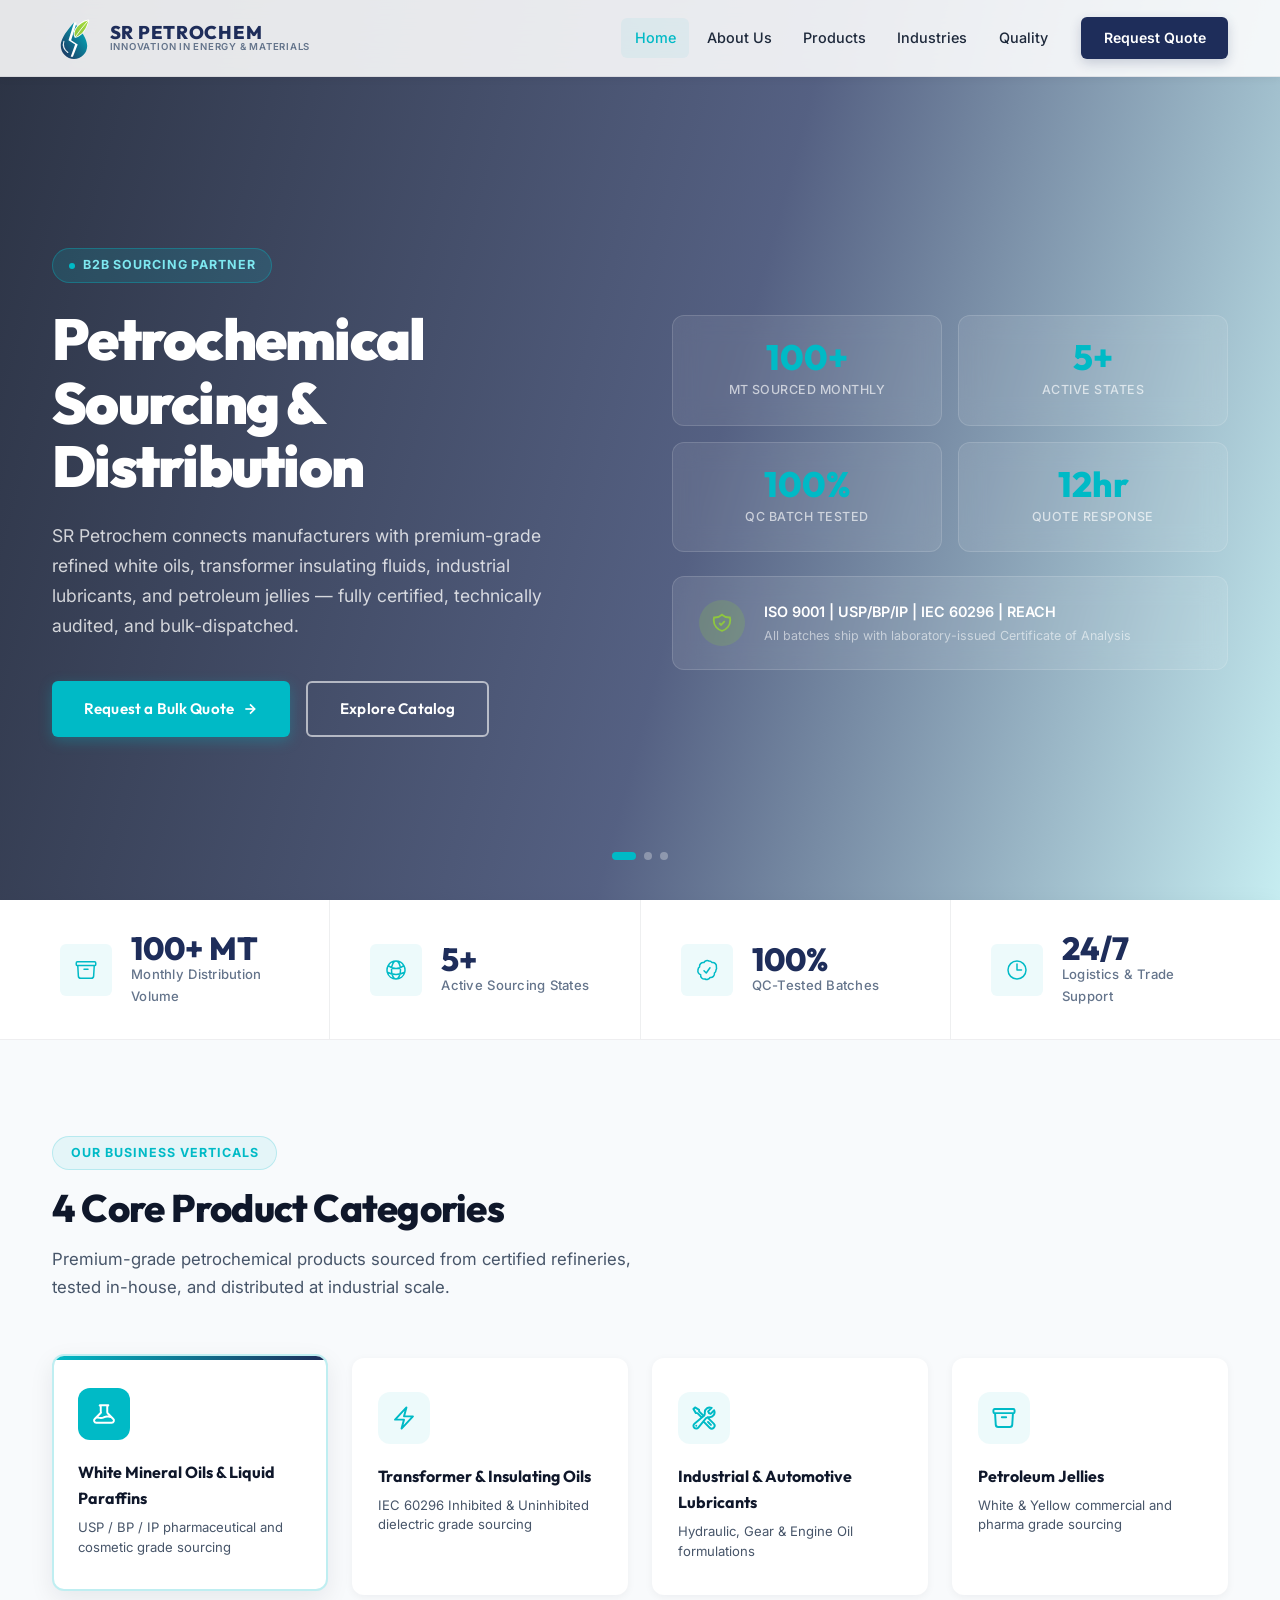
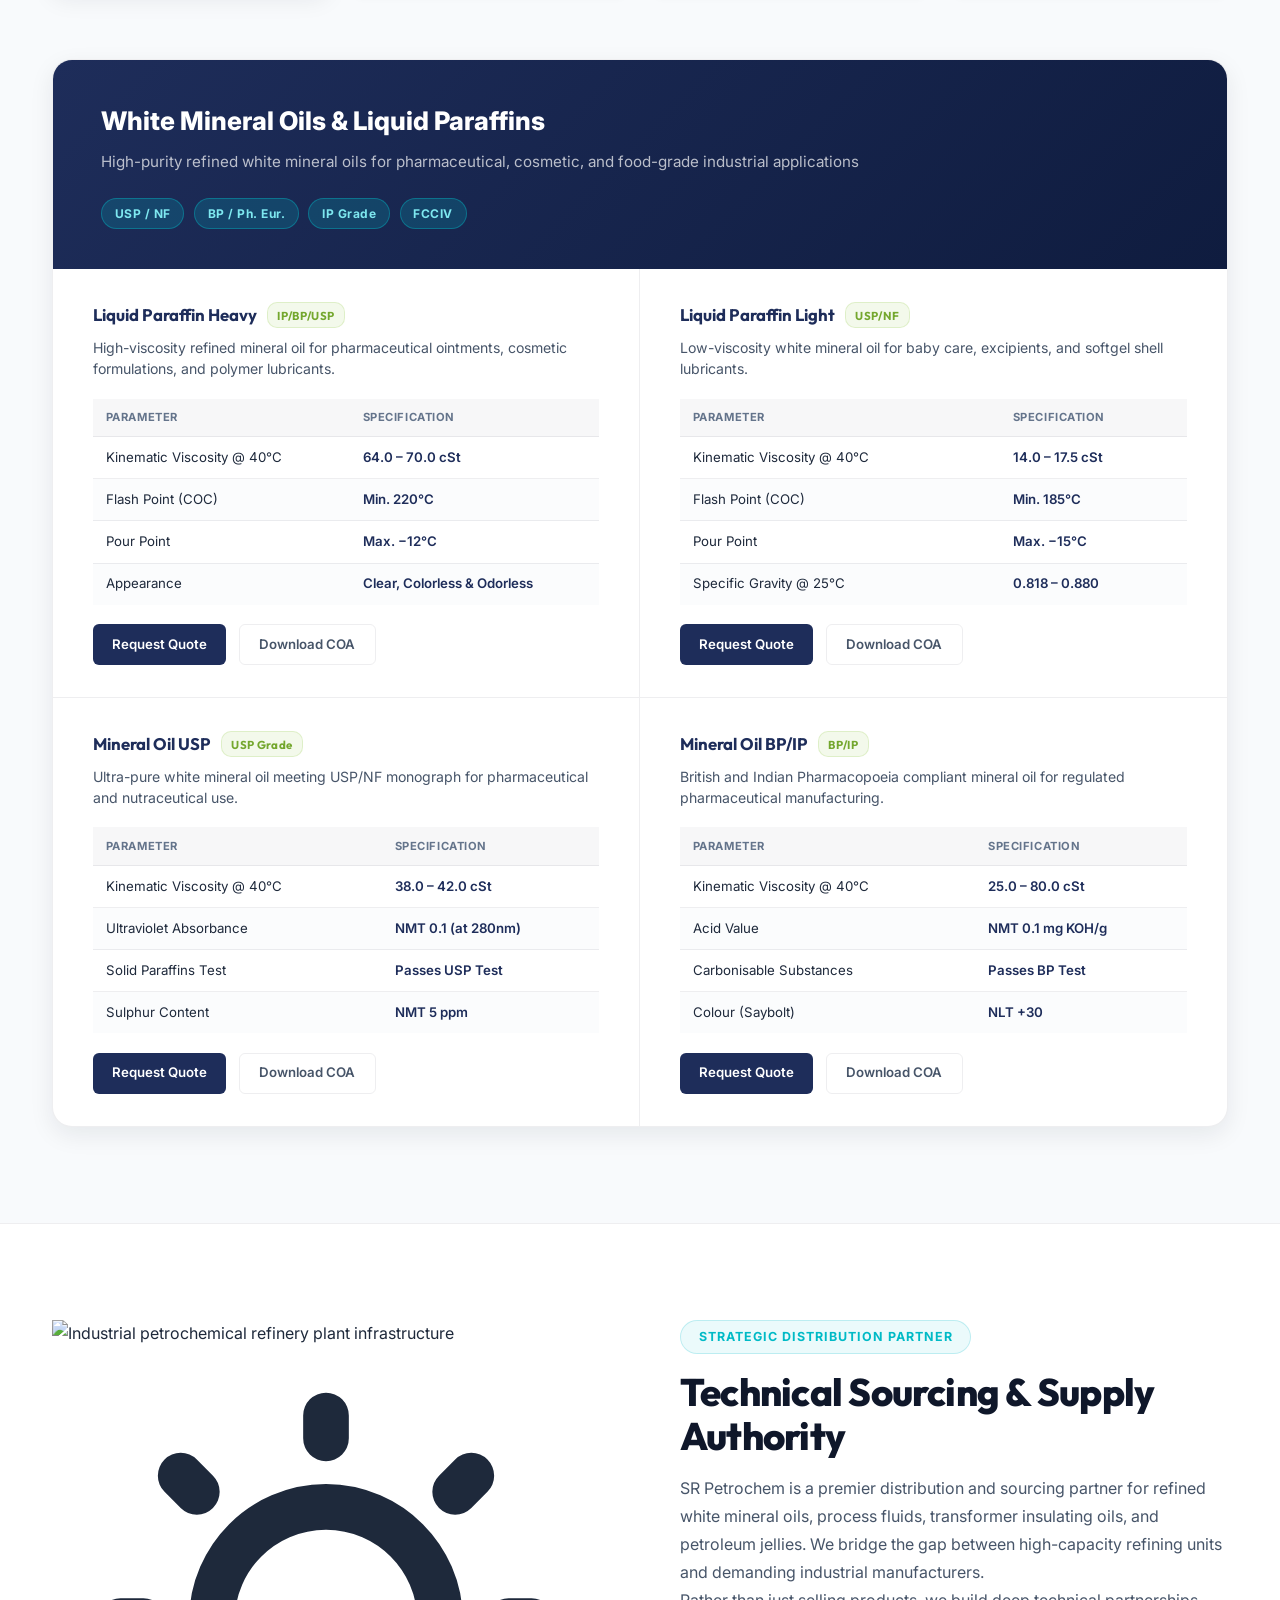
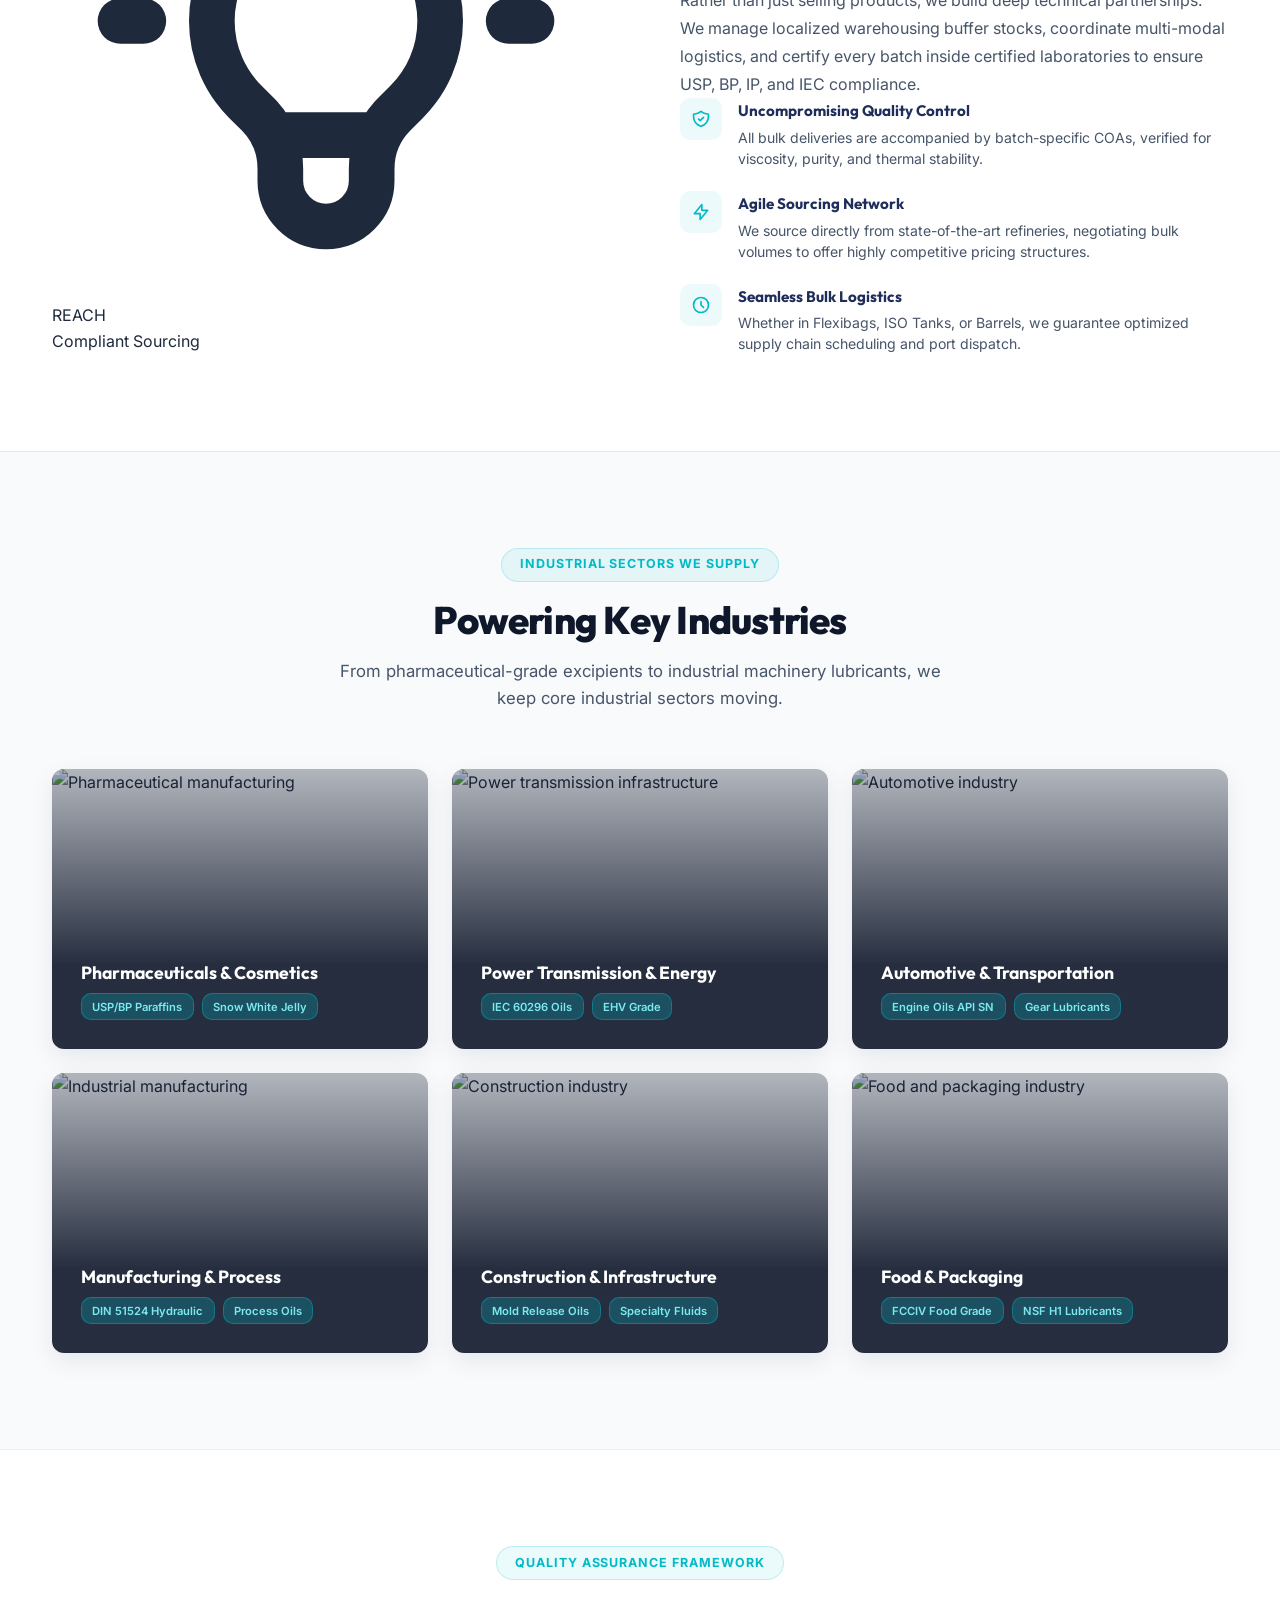
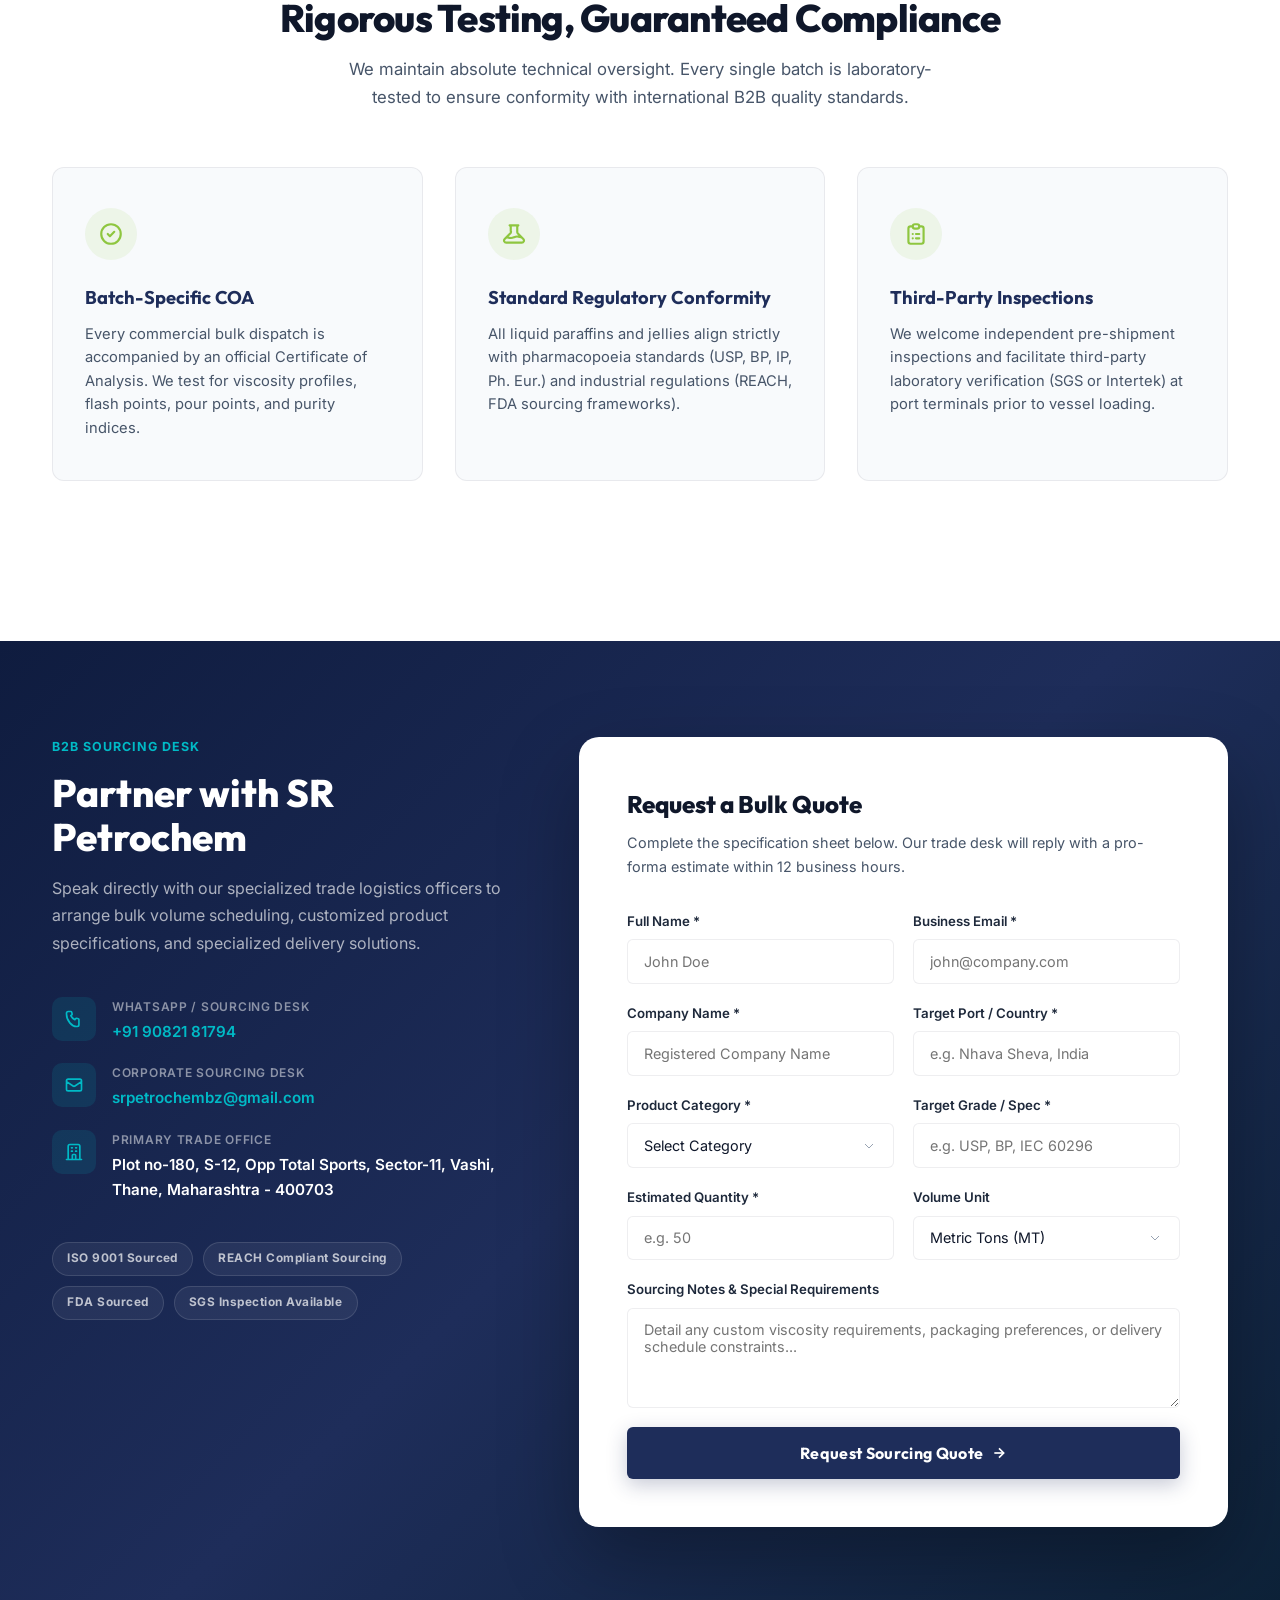
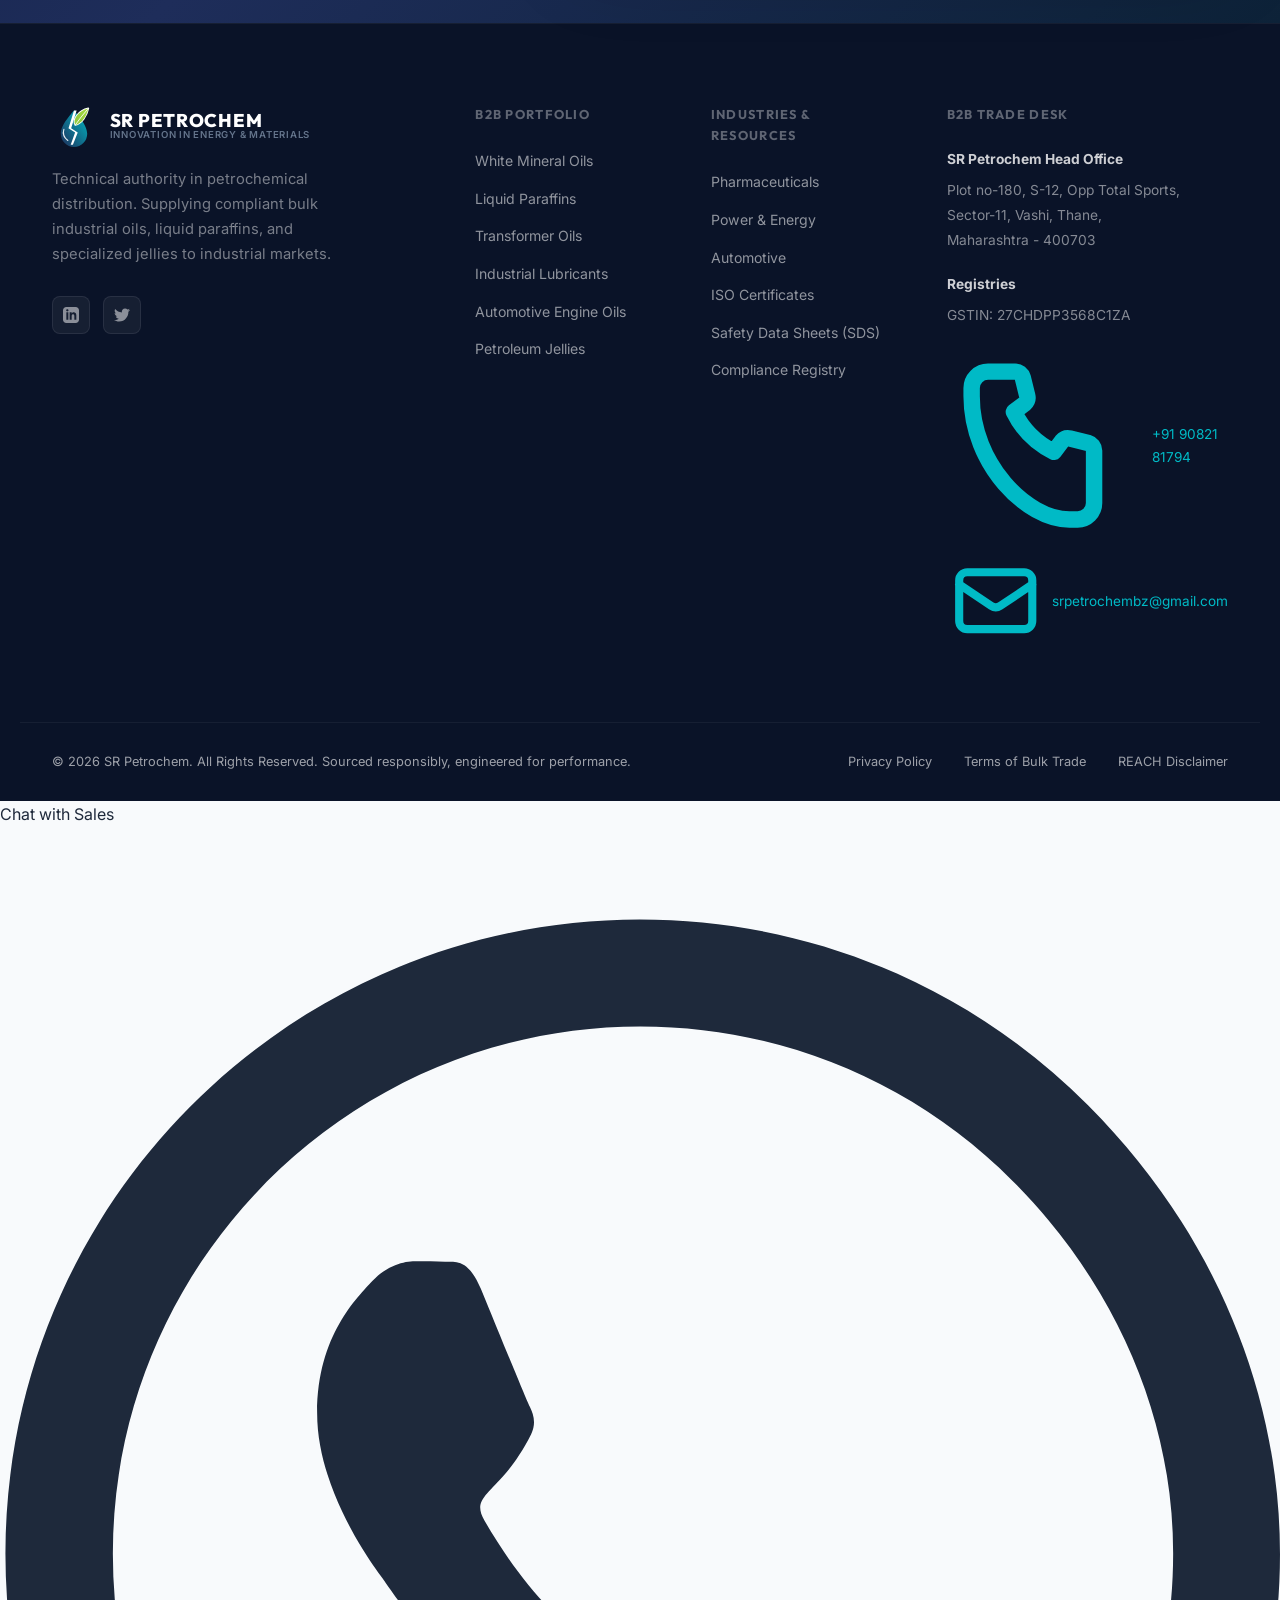
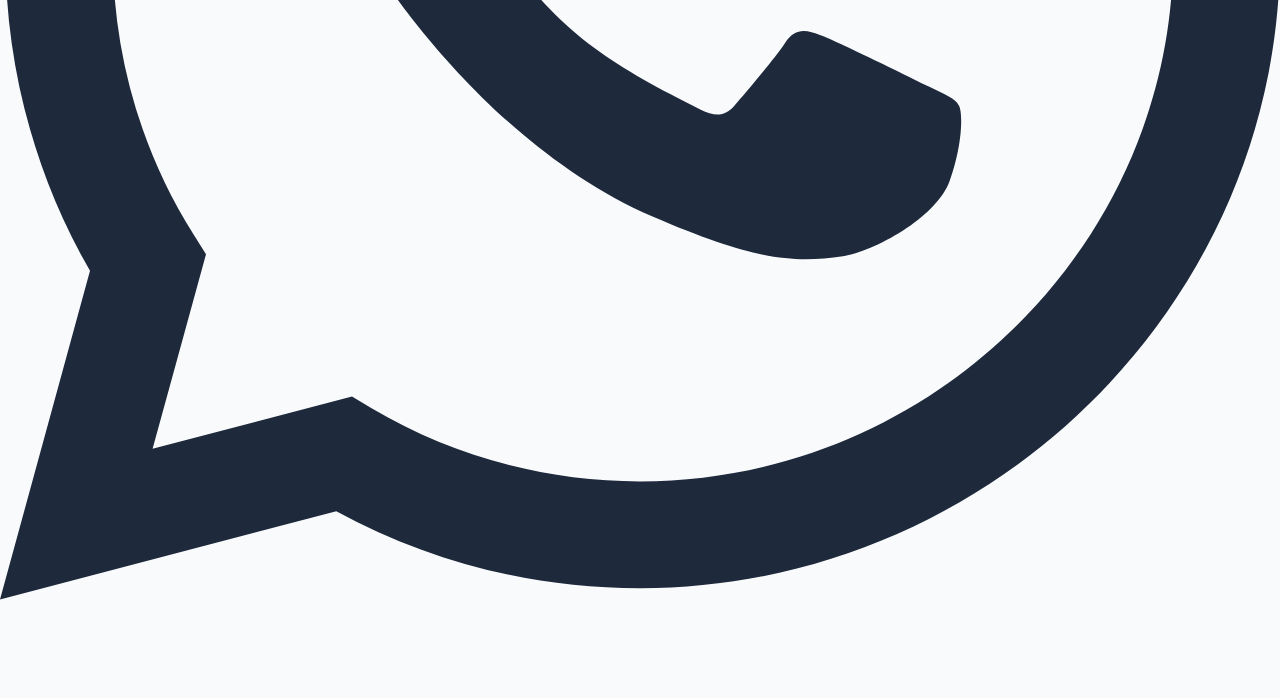
==== commit a544854c: "Remove trust badges strip from Quality section in both pages" ====
--- a/sr_petrochem_demo.html
+++ b/sr_petrochem_demo.html
@@ -1819,29 +1819,7 @@
           <div class="q-title">Third-Party Inspections</div>
           <div class="q-text">We welcome independent pre-shipment inspections and facilitate third-party laboratory verification (SGS or Intertek) at port terminals prior to vessel loading.</div>
         </div>
-      </div>
-      <div class="trust-strip">
-        <div class="trust-pill">
-          <svg xmlns="http://www.w3.org/2000/svg" fill="none" viewBox="0 0 24 24" stroke="currentColor" stroke-width="2"><path stroke-linecap="round" stroke-linejoin="round" d="M9 12l2 2 4-4m5.618-4.016A11.955 11.955 0 0112 2.944a11.955 11.955 0 01-8.618 3.04A12.02 12.02 0 003 9c0 5.591 3.824 10.29 9 11.622 5.176-1.332 9-6.03 9-11.622 0-1.042-.133-2.052-.382-3.016z"/></svg>
-          ISO 9001 Sourced
-        </div>
-        <div class="trust-pill">
-          <svg xmlns="http://www.w3.org/2000/svg" fill="none" viewBox="0 0 24 24" stroke="currentColor" stroke-width="2"><path stroke-linecap="round" stroke-linejoin="round" d="M9 12l2 2 4-4m5.618-4.016A11.955 11.955 0 0112 2.944a11.955 11.955 0 01-8.618 3.04A12.02 12.02 0 003 9c0 5.591 3.824 10.29 9 11.622 5.176-1.332 9-6.03 9-11.622 0-1.042-.133-2.052-.382-3.016z"/></svg>
-          REACH Sourced
-        </div>
-        <div class="trust-pill">
-          <svg xmlns="http://www.w3.org/2000/svg" fill="none" viewBox="0 0 24 24" stroke="currentColor" stroke-width="2"><path stroke-linecap="round" stroke-linejoin="round" d="M9 12l2 2 4-4m5.618-4.016A11.955 11.955 0 0112 2.944a11.955 11.955 0 01-8.618 3.04A12.02 12.02 0 003 9c0 5.591 3.824 10.29 9 11.622 5.176-1.332 9-6.03 9-11.622 0-1.042-.133-2.052-.382-3.016z"/></svg>
-          Pharmacopoeia Compliant
-        </div>
-        <div class="trust-pill">
-          <svg xmlns="http://www.w3.org/2000/svg" fill="none" viewBox="0 0 24 24" stroke="currentColor" stroke-width="2"><path stroke-linecap="round" stroke-linejoin="round" d="M9 12l2 2 4-4m5.618-4.016A11.955 11.955 0 0112 2.944a11.955 11.955 0 01-8.618 3.04A12.02 12.02 0 003 9c0 5.591 3.824 10.29 9 11.622 5.176-1.332 9-6.03 9-11.622 0-1.042-.133-2.052-.382-3.016z"/></svg>
-          FDA Sourced
-        </div>
-        <div class="trust-pill">
-          <svg xmlns="http://www.w3.org/2000/svg" fill="none" viewBox="0 0 24 24" stroke="currentColor" stroke-width="2"><path stroke-linecap="round" stroke-linejoin="round" d="M9 12l2 2 4-4m5.618-4.016A11.955 11.955 0 0112 2.944a11.955 11.955 0 01-8.618 3.04A12.02 12.02 0 003 9c0 5.591 3.824 10.29 9 11.622 5.176-1.332 9-6.03 9-11.622 0-1.042-.133-2.052-.382-3.016z"/></svg>
-          SGS / Intertek Sourced
-        </div>
-      </div>
+
     </div>
   </section>
 
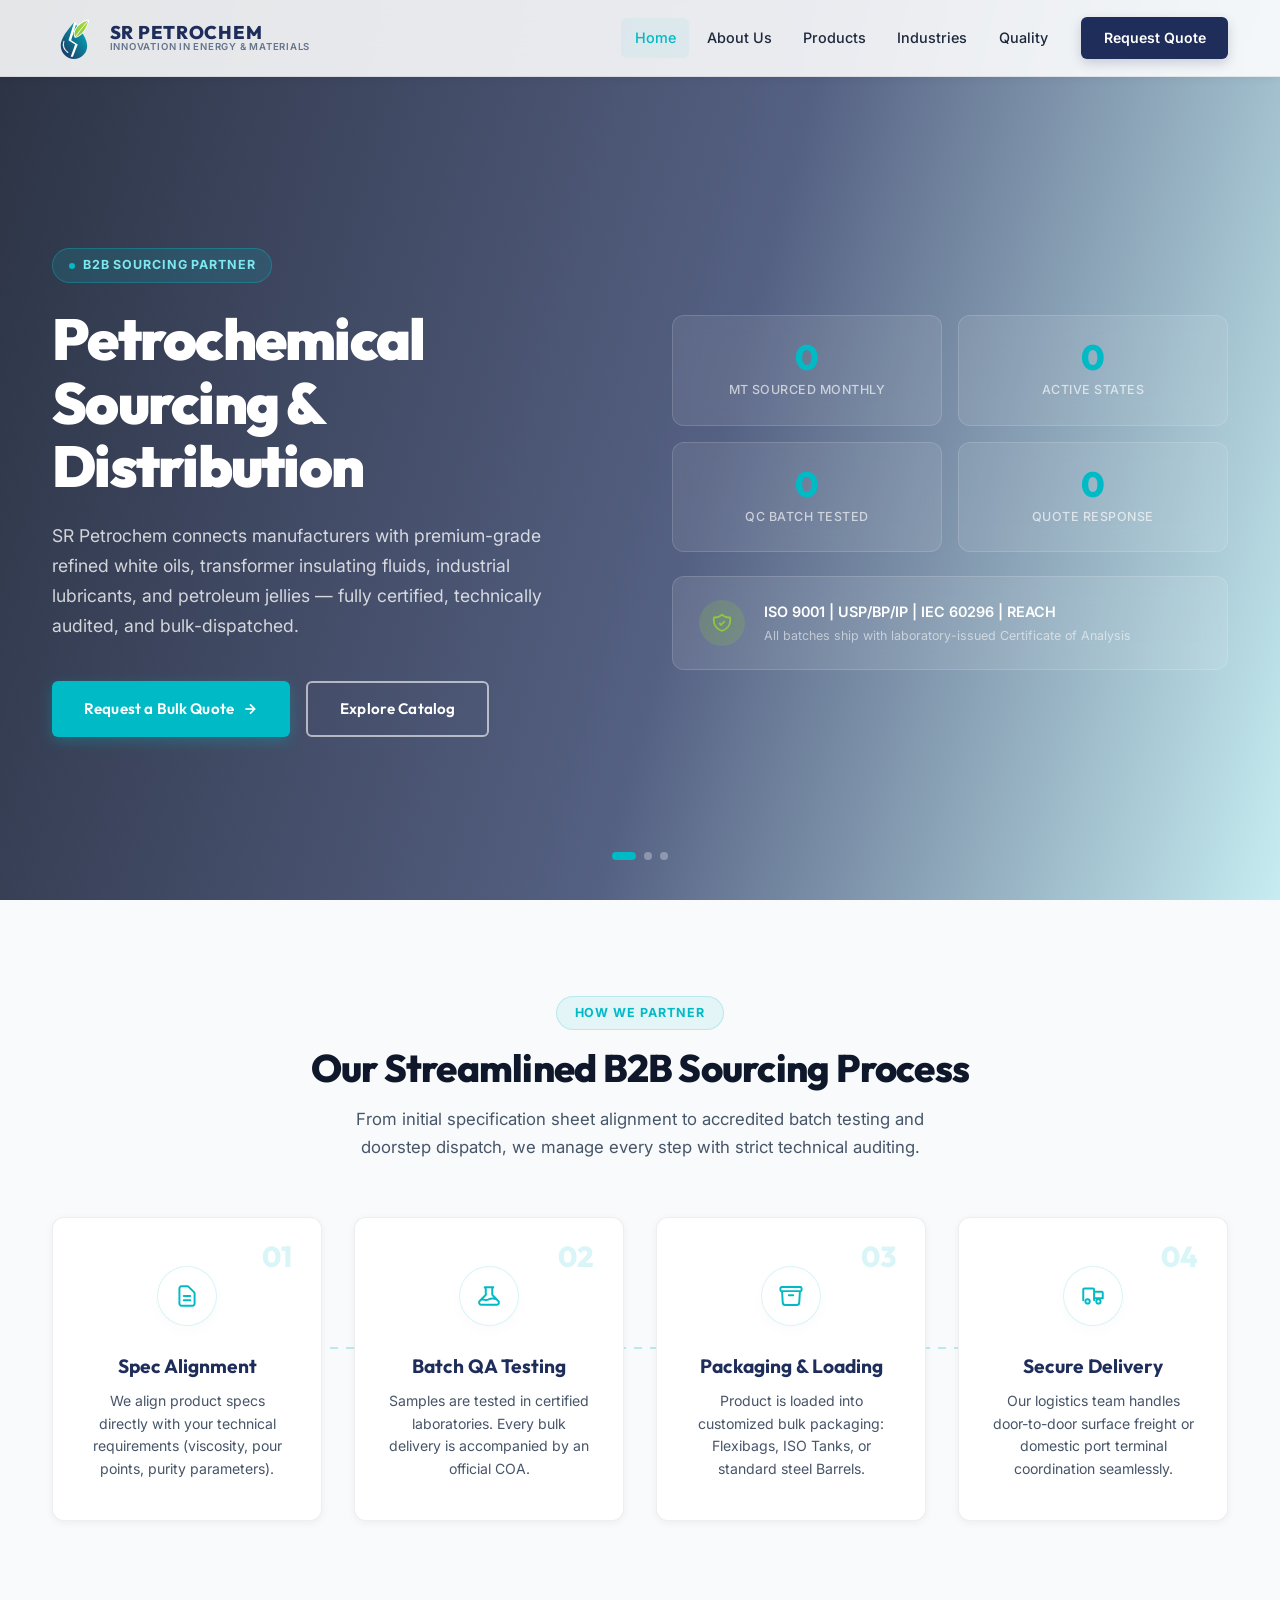
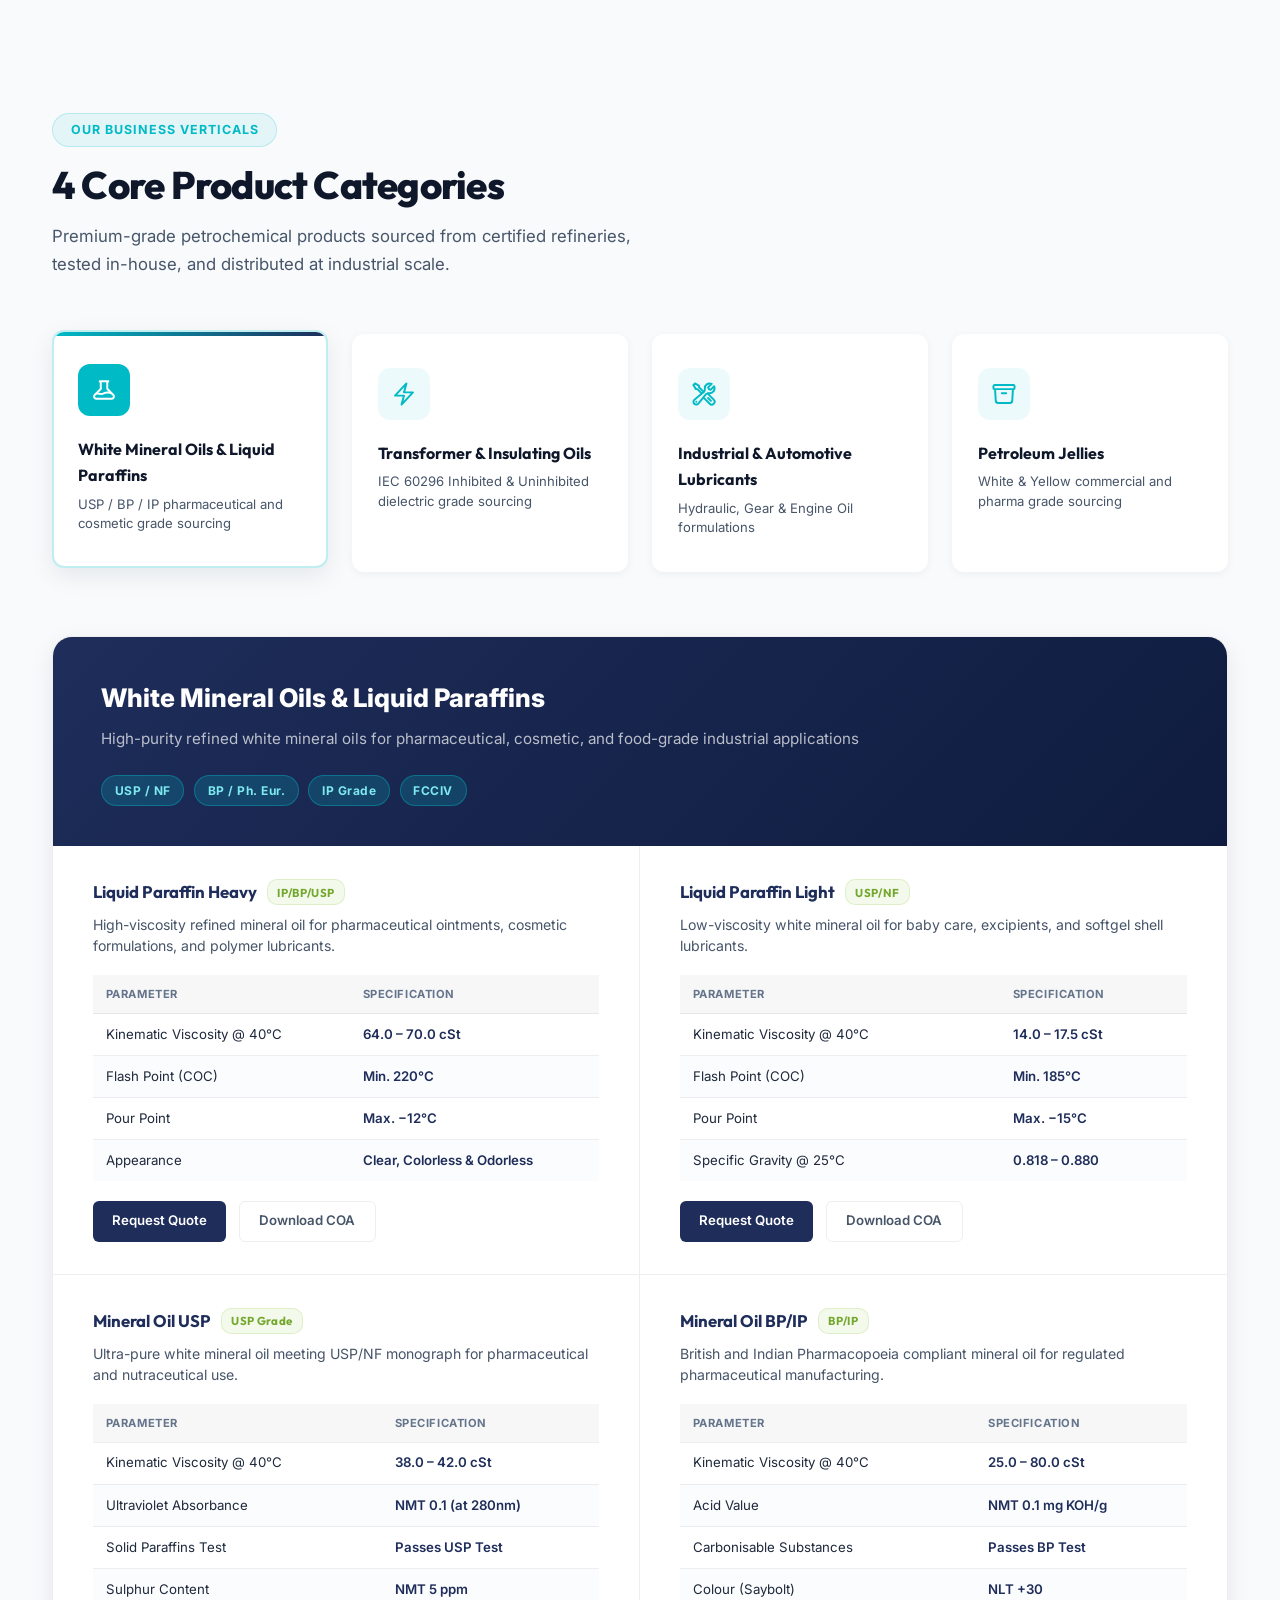
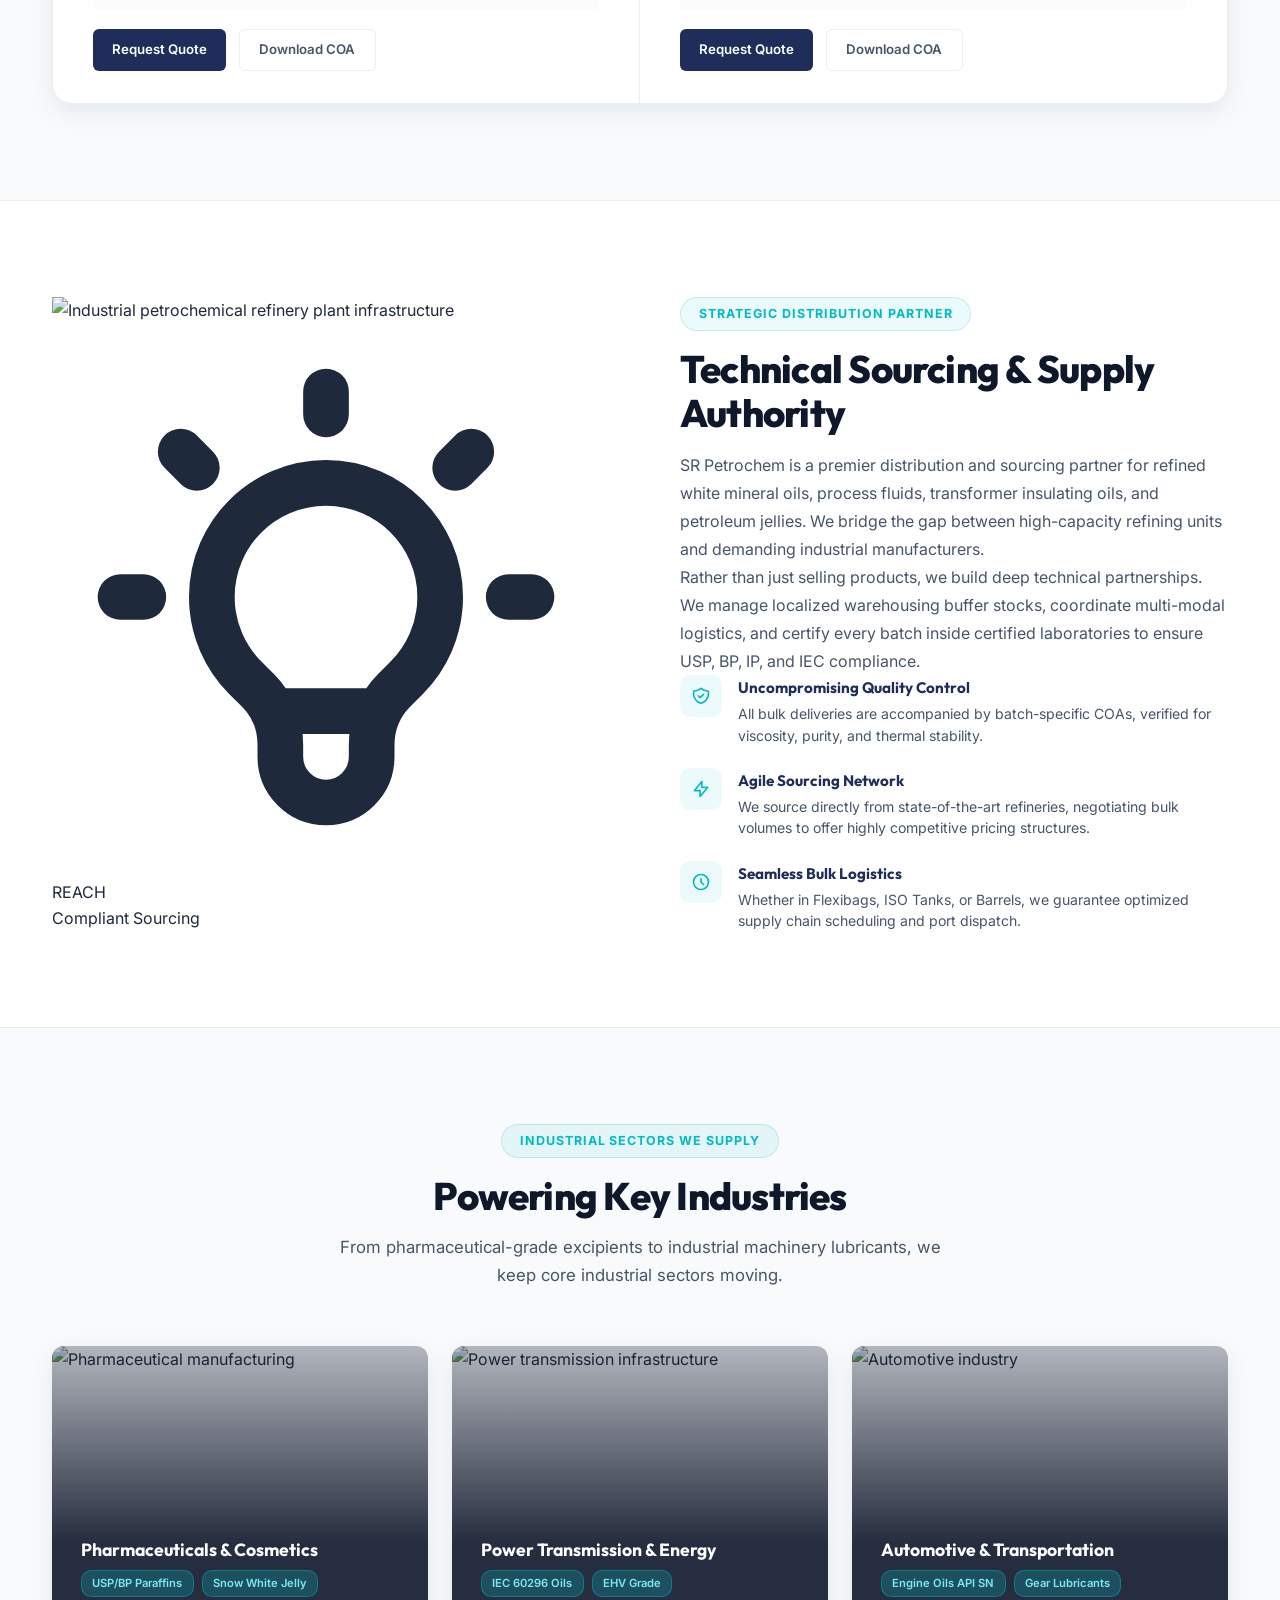
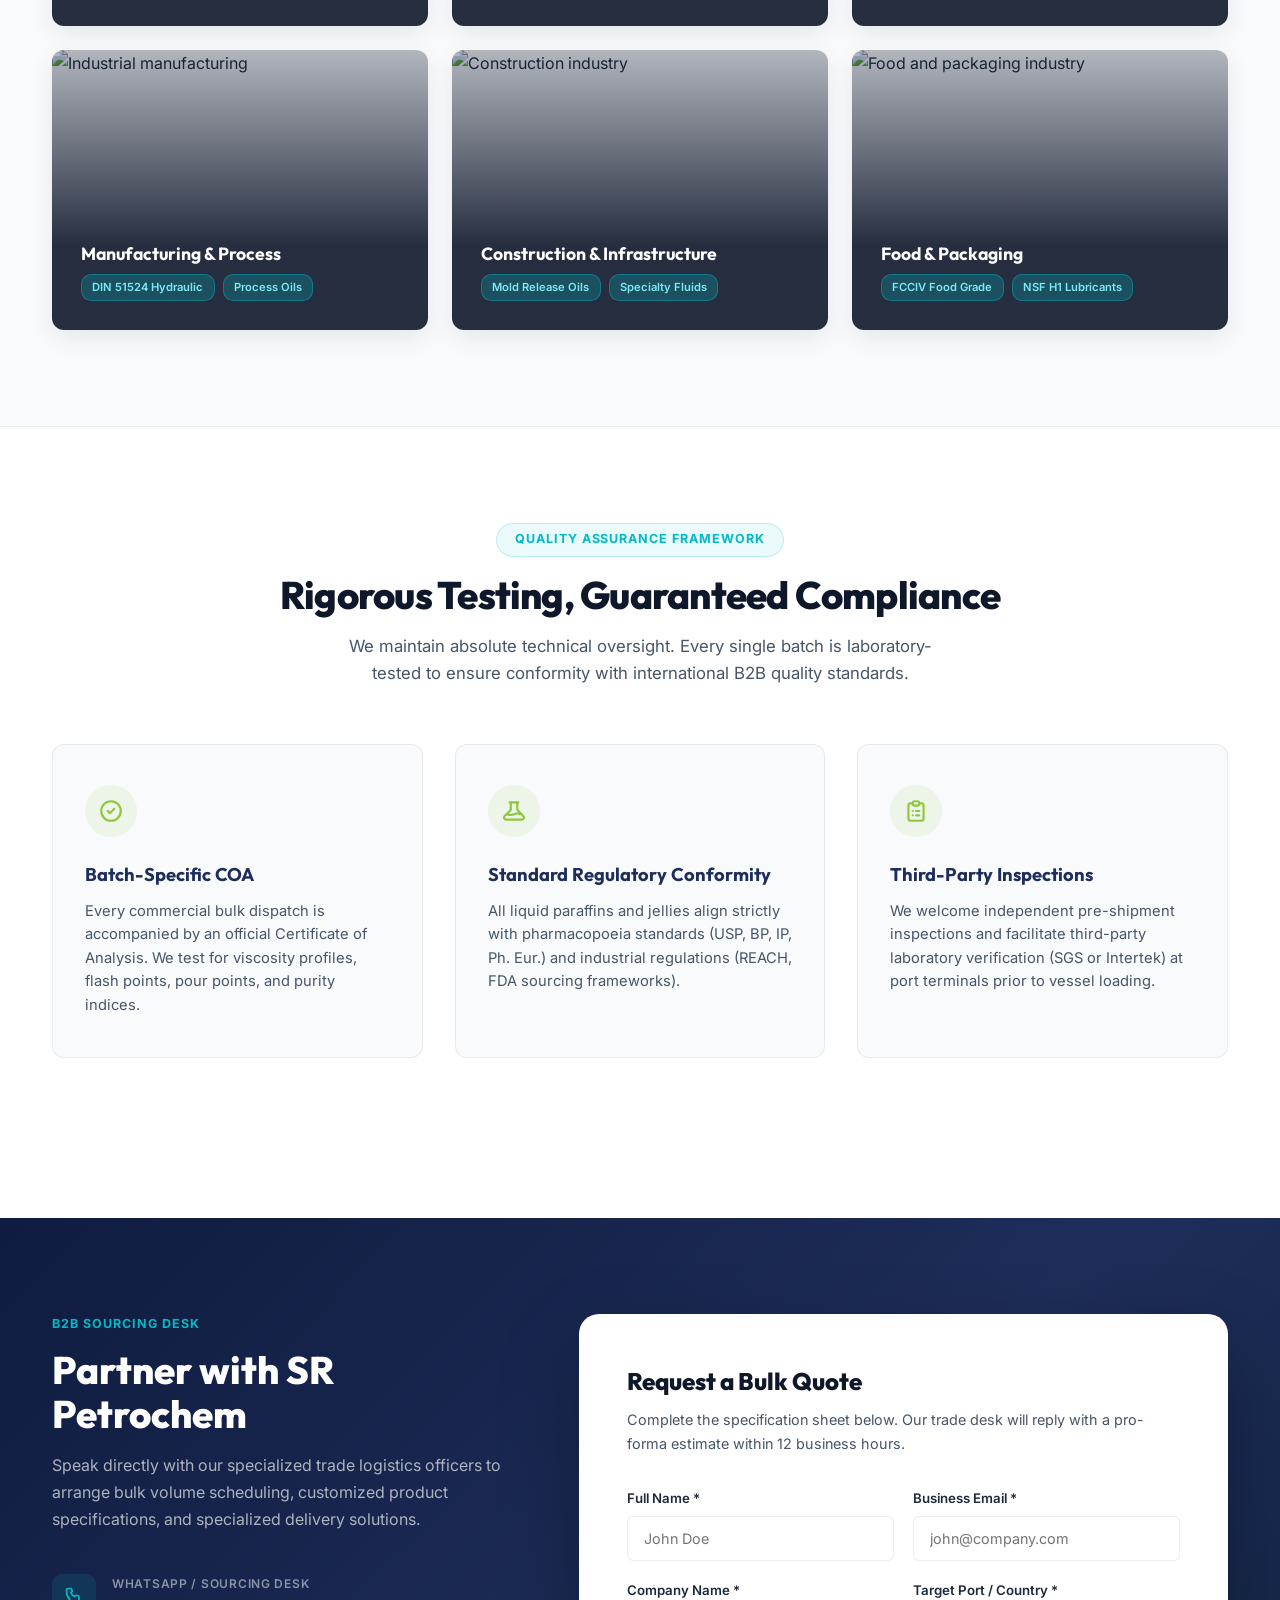
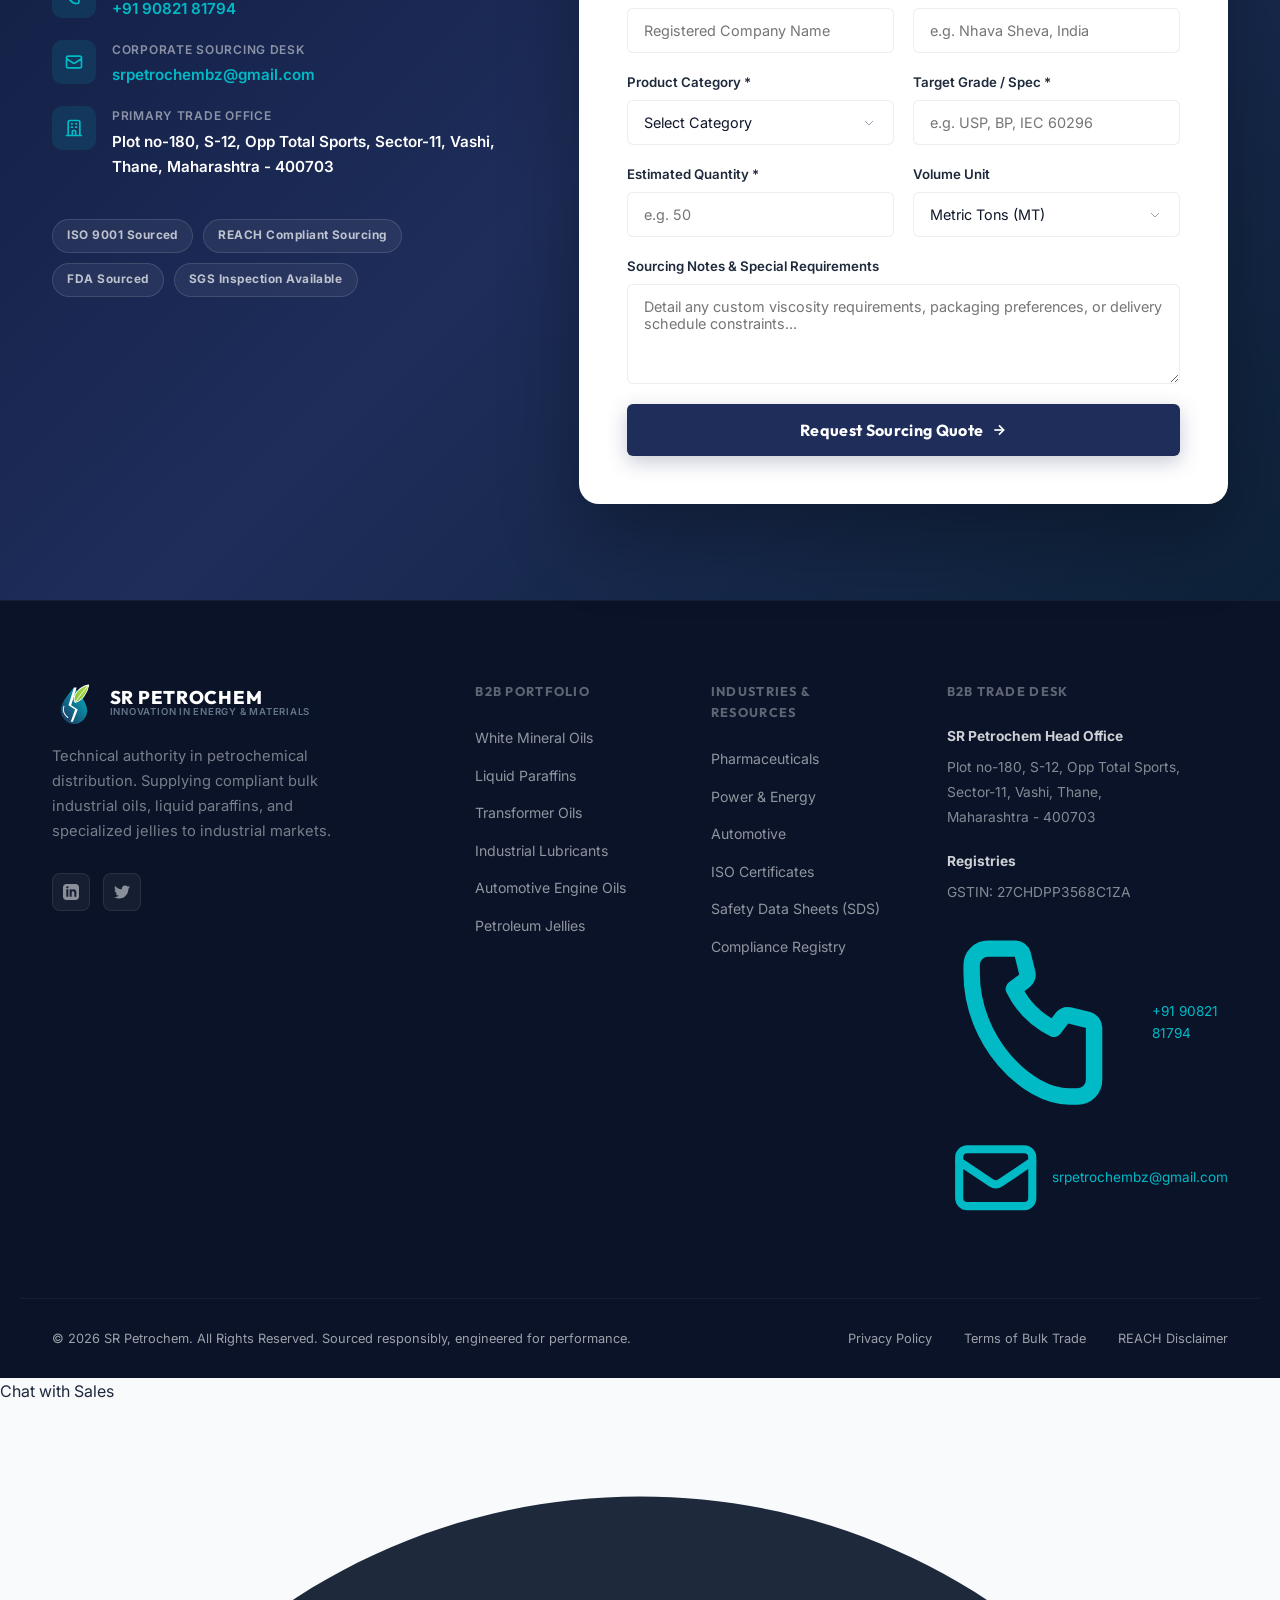
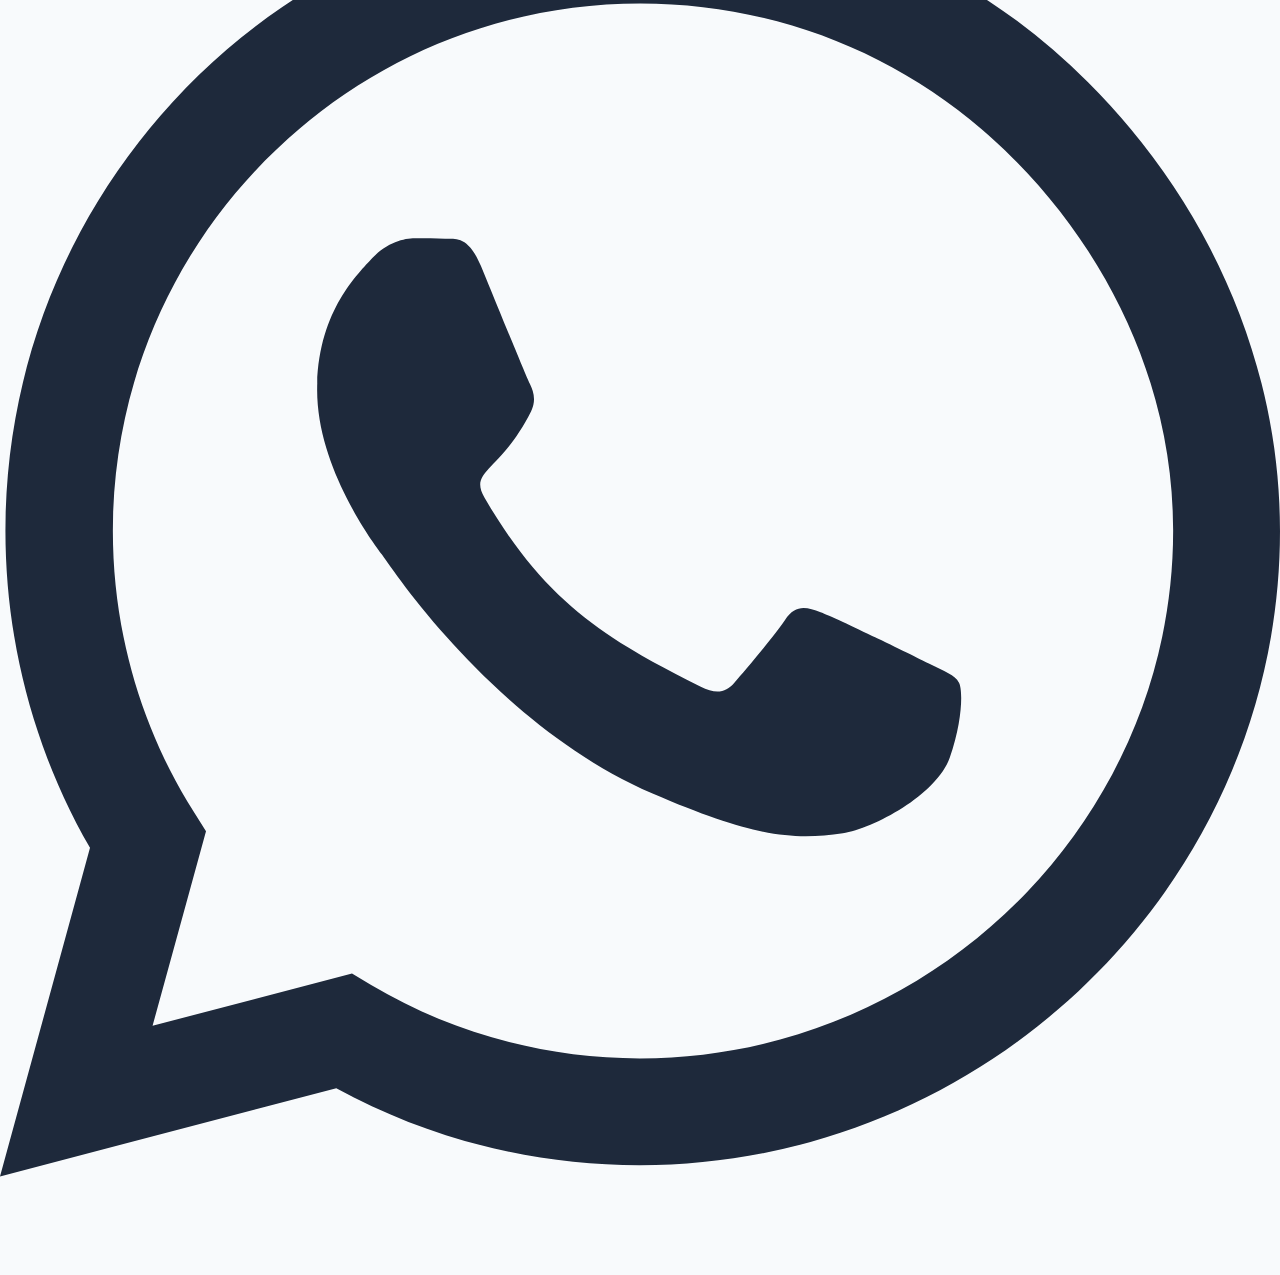
==== commit 2c8e5efb: "Replace generic operational stats counters with interactive B2B sourcing workflow section" ====
--- a/sr_petrochem_demo.html
+++ b/sr_petrochem_demo.html
@@ -399,50 +399,100 @@
     .hero-dot.active { background: var(--teal); width: 24px; border-radius: 4px; }
 
     /* ===========================
-       STATS TICKER
+       B2B SOURCING PROCESS
     =========================== */
-    .stats-bar {
+    .process-section {
+      padding: 6rem 0;
+      background: var(--bg);
+      position: relative;
+      z-index: 10;
+    }
+    .process-grid {
+      display: grid;
+      grid-template-columns: repeat(4, 1fr);
+      gap: 2rem;
+      margin-top: 3.5rem;
+      position: relative;
+    }
+    .process-grid::before {
+      content: '';
+      position: absolute;
+      top: 130px;
+      left: 10%;
+      right: 10%;
+      height: 2px;
+      background: repeating-linear-gradient(to right, rgba(0, 186, 198, 0.25) 0px, rgba(0, 186, 198, 0.25) 8px, transparent 8px, transparent 16px);
+      z-index: 1;
+    }
+    .process-card {
       background: var(--white);
-      border-bottom: 1px solid var(--border);
+      border: 1px solid var(--border);
+      border-radius: var(--radius-md);
+      padding: 3rem 2rem 2.5rem 2rem;
+      text-align: center;
+      position: relative;
+      z-index: 2;
+      transition: var(--transition);
+      box-shadow: var(--shadow-sm);
+      display: flex;
+      flex-direction: column;
+      align-items: center;
+    }
+    .process-card:hover {
+      transform: translateY(-8px);
+      border-color: rgba(0, 186, 198, 0.3);
       box-shadow: var(--shadow-md);
-    }
-    .stats-inner {
-      display: flex;
-      max-width: 1240px;
-      margin: 0 auto;
-    }
-    .stat-item {
-      flex: 1;
-      display: flex;
-      align-items: center;
-      gap: 1.2rem;
-      padding: 2rem 2.5rem;
-      border-right: 1px solid var(--border);
-    }
-    .stat-item:last-child { border-right: none; }
-    .stat-icon-wrap {
-      width: 52px; height: 52px;
-      border-radius: var(--radius-sm);
-      background: rgba(0,186,198,0.07);
+      background: var(--white);
+    }
+    .process-step-num {
+      position: absolute;
+      top: 1.5rem;
+      right: 1.8rem;
+      font-family: var(--font-head);
+      font-size: 1.8rem;
+      font-weight: 800;
+      color: rgba(0, 186, 198, 0.15);
+      line-height: 1;
+    }
+    .process-card:hover .process-step-num {
+      color: var(--teal);
+      opacity: 0.3;
+    }
+    .process-icon {
+      width: 60px;
+      height: 60px;
+      border-radius: 50%;
+      background: var(--white);
+      border: 1px solid rgba(0, 186, 198, 0.15);
       color: var(--teal);
       display: flex;
       align-items: center;
       justify-content: center;
-      flex-shrink: 0;
-    }
-    .stat-icon-wrap svg { width: 24px; height: 24px; }
-    .stat-val {
+      margin-bottom: 1.8rem;
+      box-shadow: 0 5px 15px rgba(0, 0, 0, 0.02);
+      transition: var(--transition);
+    }
+    .process-card:hover .process-icon {
+      background: var(--teal);
+      color: var(--white);
+      border-color: var(--teal);
+      transform: scale(1.05);
+    }
+    .process-icon svg {
+      width: 26px;
+      height: 26px;
+    }
+    .process-card-title {
       font-family: var(--font-head);
-      font-size: 2rem;
-      font-weight: 800;
+      font-size: 1.2rem;
+      font-weight: 700;
       color: var(--primary);
-      line-height: 1;
-    }
-    .stat-lbl {
-      font-size: 0.82rem;
-      color: var(--text-light);
-      font-weight: 500;
-      letter-spacing: 0.02em;
+      margin-bottom: 0.8rem;
+    }
+    .process-card-desc {
+      font-size: 0.88rem;
+      color: var(--text-muted);
+      line-height: 1.6;
     }
 
     /* ===========================
@@ -1018,13 +1068,18 @@
       .spec-product { border-right: none; }
       .spec-product:nth-last-child(-n+2) { border-bottom: 1px solid var(--border); }
       .spec-product:last-child { border-bottom: none; }
+      .process-grid {
+        grid-template-columns: repeat(2, 1fr);
+        gap: 1.5rem;
+      }
+      .process-grid::before {
+        display: none;
+      }
     }
 
     @media (max-width: 640px) {
       .header-inner { padding: 0.9rem 1.25rem; }
-      .stats-inner { flex-direction: column; }
-      .stat-item { border-right: none; border-bottom: 1px solid var(--border); padding: 1.4rem 1.5rem; }
-      .stat-item:last-child { border-bottom: none; }
+      .process-grid { grid-template-columns: 1fr; }
       .cat-grid { grid-template-columns: 1fr; }
       .industries-grid { grid-template-columns: 1fr; }
       .quality-grid { grid-template-columns: 1fr; }
@@ -1291,47 +1346,67 @@
     </div>
   </section>
 
-  <!-- ========== STATS BAR ========== -->
-  <div class="stats-bar" id="stats-bar">
-    <div class="stats-inner">
-      <div class="stat-item">
-        <div class="stat-icon-wrap">
-          <svg xmlns="http://www.w3.org/2000/svg" fill="none" viewBox="0 0 24 24" stroke="currentColor" stroke-width="1.5"><path stroke-linecap="round" stroke-linejoin="round" d="M20.25 7.5l-.625 10.632a2.25 2.25 0 01-2.247 2.118H6.622a2.25 2.25 0 01-2.247-2.118L3.75 7.5M10 11.25h4M3.375 7.5h17.25c.621 0 1.125-.504 1.125-1.125v-1.5c0-.621-.504-1.125-1.125-1.125H3.375c-.621 0-1.125.504-1.125 1.125v1.5c0 .621.504 1.125 1.125 1.125z"/></svg>
-        </div>
-        <div>
-          <div class="stat-val" data-target="100" data-suffix="+ MT">0</div>
-          <div class="stat-lbl">Monthly Distribution Volume</div>
-        </div>
+  <!-- B2B Sourcing Process Section -->
+  <section class="process-section" id="process">
+    <div class="container">
+      <div class="section-header centered">
+        <div class="section-badge">How We Partner</div>
+        <h2 class="section-title">Our Streamlined B2B Sourcing Process</h2>
+        <p class="section-desc">From initial specification sheet alignment to accredited batch testing and doorstep dispatch, we manage every step with strict technical auditing.</p>
       </div>
-      <div class="stat-item">
-        <div class="stat-icon-wrap">
-          <svg xmlns="http://www.w3.org/2000/svg" fill="none" viewBox="0 0 24 24" stroke="currentColor" stroke-width="1.5"><path stroke-linecap="round" stroke-linejoin="round" d="M12 21a9.004 9.004 0 008.716-6.747M12 21a9.004 9.004 0 01-8.716-6.747M12 21c2.485 0 4.5-4.03 4.5-9S14.485 3 12 3m0 18c-2.485 0-4.5-4.03-4.5-9S9.515 3 12 3m0 0a8.997 8.997 0 017.843 4.582M12 3a8.997 8.997 0 00-7.843 4.582m15.686 0A11.953 11.953 0 0112 10.5c-2.998 0-5.74-1.1-7.843-2.918m15.686 0A8.959 8.959 0 0121 12c0 .778-.099 1.533-.284 2.253m0 0A17.919 17.919 0 0112 16.5c-3.162 0-6.133-.815-8.716-2.247m0 0A9.015 9.015 0 013 12c0-1.605.42-3.113 1.157-4.418"/></svg>
-        </div>
-        <div>
-          <div class="stat-val" data-target="5" data-suffix="+">0</div>
-          <div class="stat-lbl">Active Sourcing States</div>
-        </div>
-      </div>
-      <div class="stat-item">
-        <div class="stat-icon-wrap">
-          <svg xmlns="http://www.w3.org/2000/svg" fill="none" viewBox="0 0 24 24" stroke="currentColor" stroke-width="1.5"><path stroke-linecap="round" stroke-linejoin="round" d="M9 12.75L11.25 15 15 9.75M21 12c0 1.268-.63 2.39-1.593 3.068a3.745 3.745 0 01-1.043 3.296 3.745 3.745 0 01-3.296 1.043A3.745 3.745 0 0110 21a3.745 3.745 0 01-3.296-1.043 3.745 3.745 0 01-1.043-3.296A3.745 3.745 0 013 12c0-1.268.63-2.39 1.593-3.068a3.745 3.745 0 011.043-3.296 3.745 3.745 0 013.296-1.043A3.745 3.745 0 0114 3c1.268 0 2.39.63 3.068 1.593a3.746 3.746 0 013.296 1.043 3.746 3.746 0 011.043 3.296A3.745 3.745 0 0121 12z"/></svg>
-        </div>
-        <div>
-          <div class="stat-val" data-target="100" data-suffix="%">0</div>
-          <div class="stat-lbl">QC-Tested Batches</div>
-        </div>
-      </div>
-      <div class="stat-item">
-        <div class="stat-icon-wrap">
-          <svg xmlns="http://www.w3.org/2000/svg" fill="none" viewBox="0 0 24 24" stroke="currentColor" stroke-width="1.5"><path stroke-linecap="round" stroke-linejoin="round" d="M12 6v6h4.5m4.5 0a9 9 0 11-18 0 9 9 0 0118 0z"/></svg>
-        </div>
-        <div>
-          <div class="stat-val">24/7</div>
-          <div class="stat-lbl">Logistics &amp; Trade Support</div>
+
+      <div class="process-grid">
+        <!-- Step 1 -->
+        <div class="process-card">
+          <div class="process-step-num">01</div>
+          <div class="process-icon">
+            <svg xmlns="http://www.w3.org/2000/svg" fill="none" viewBox="0 0 24 24" stroke="currentColor" stroke-width="1.8">
+              <path stroke-linecap="round" stroke-linejoin="round" d="M9 12h6m-6 4h6m2 5H7a2 2 0 01-2-2V5a2 2 0 012-2h5.586a1 1 0 01.707.293l5.414 5.414a1 1 0 01.293.707V19a2 2 0 01-2 2z" />
+            </svg>
+          </div>
+          <h3 class="process-card-title">Spec Alignment</h3>
+          <p class="process-card-desc">We align product specs directly with your technical requirements (viscosity, pour points, purity parameters).</p>
+        </div>
+
+        <!-- Step 2 -->
+        <div class="process-card">
+          <div class="process-step-num">02</div>
+          <div class="process-icon">
+            <svg xmlns="http://www.w3.org/2000/svg" fill="none" viewBox="0 0 24 24" stroke="currentColor" stroke-width="1.8">
+              <path stroke-linecap="round" stroke-linejoin="round" d="M19.428 15.428a2 2 0 00-1.022-.547l-2.387-.477a6 6 0 00-3.86.517l-.318.158a6 6 0 01-3.86.517L6.05 15.21a2 2 0 00-1.806.547M8 4h8l-1 1v5.172a2 2 0 00.586 1.414l5 5c1.26 1.26.367 3.414-1.415 3.414H4.828c-1.782 0-2.674-2.154-1.414-3.414l5-5A2 2 0 009 9.172V5L8 4z" />
+            </svg>
+          </div>
+          <h3 class="process-card-title">Batch QA Testing</h3>
+          <p class="process-card-desc">Samples are tested in certified laboratories. Every bulk delivery is accompanied by an official COA.</p>
+        </div>
+
+        <!-- Step 3 -->
+        <div class="process-card">
+          <div class="process-step-num">03</div>
+          <div class="process-icon">
+            <svg xmlns="http://www.w3.org/2000/svg" fill="none" viewBox="0 0 24 24" stroke="currentColor" stroke-width="1.8">
+              <path stroke-linecap="round" stroke-linejoin="round" d="M20.25 7.5l-.625 10.632a2.25 2.25 0 01-2.247 2.118H6.622a2.25 2.25 0 01-2.247-2.118L3.75 7.5M10 11.25h4M3.375 7.5h17.25c.621 0 1.125-.504 1.125-1.125v-1.5c0-.621-.504-1.125-1.125-1.125H3.375c-.621 0-1.125.504-1.125 1.125v1.5c0 .621.504 1.125 1.125 1.125z" />
+            </svg>
+          </div>
+          <h3 class="process-card-title">Packaging &amp; Loading</h3>
+          <p class="process-card-desc">Product is loaded into customized bulk packaging: Flexibags, ISO Tanks, or standard steel Barrels.</p>
+        </div>
+
+        <!-- Step 4 -->
+        <div class="process-card">
+          <div class="process-step-num">04</div>
+          <div class="process-icon">
+            <svg xmlns="http://www.w3.org/2000/svg" fill="none" viewBox="0 0 24 24" stroke="currentColor" stroke-width="1.8">
+              <path stroke-linecap="round" stroke-linejoin="round" d="M9 17a2 2 0 11-4 0 2 2 0 014 0zM19 17a2 2 0 11-4 0 2 2 0 014 0z" />
+              <path stroke-linecap="round" stroke-linejoin="round" d="M13 16V6a1 1 0 00-1-1H4a1 1 0 00-1 1v10M13 8h7a1 1 0 011 1v5M21 14h-8" />
+            </svg>
+          </div>
+          <h3 class="process-card-title">Secure Delivery</h3>
+          <p class="process-card-desc">Our logistics team handles door-to-door surface freight or domestic port terminal coordination seamlessly.</p>
         </div>
       </div>
     </div>
-  </div>
+  </section>
 
   <!-- ========== PRODUCTS SECTION ========== -->
   <section class="products-section" id="products">
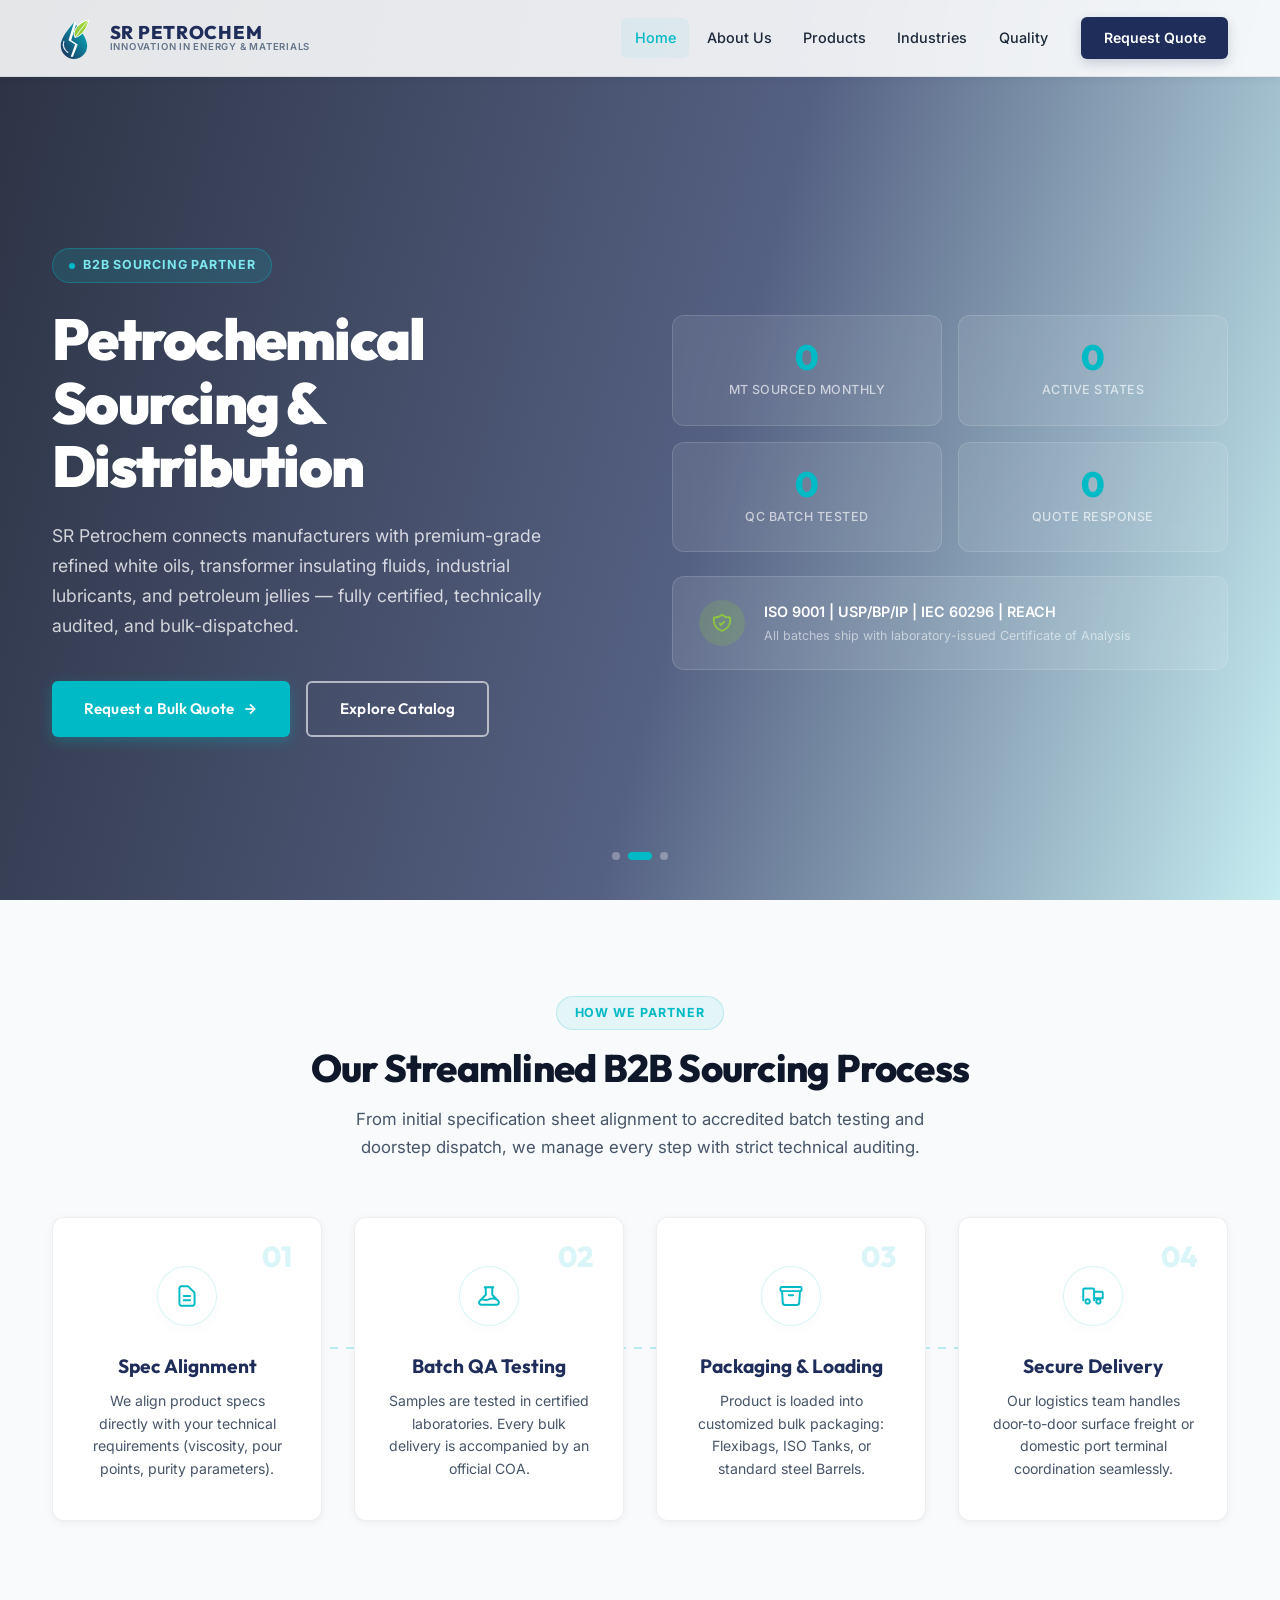
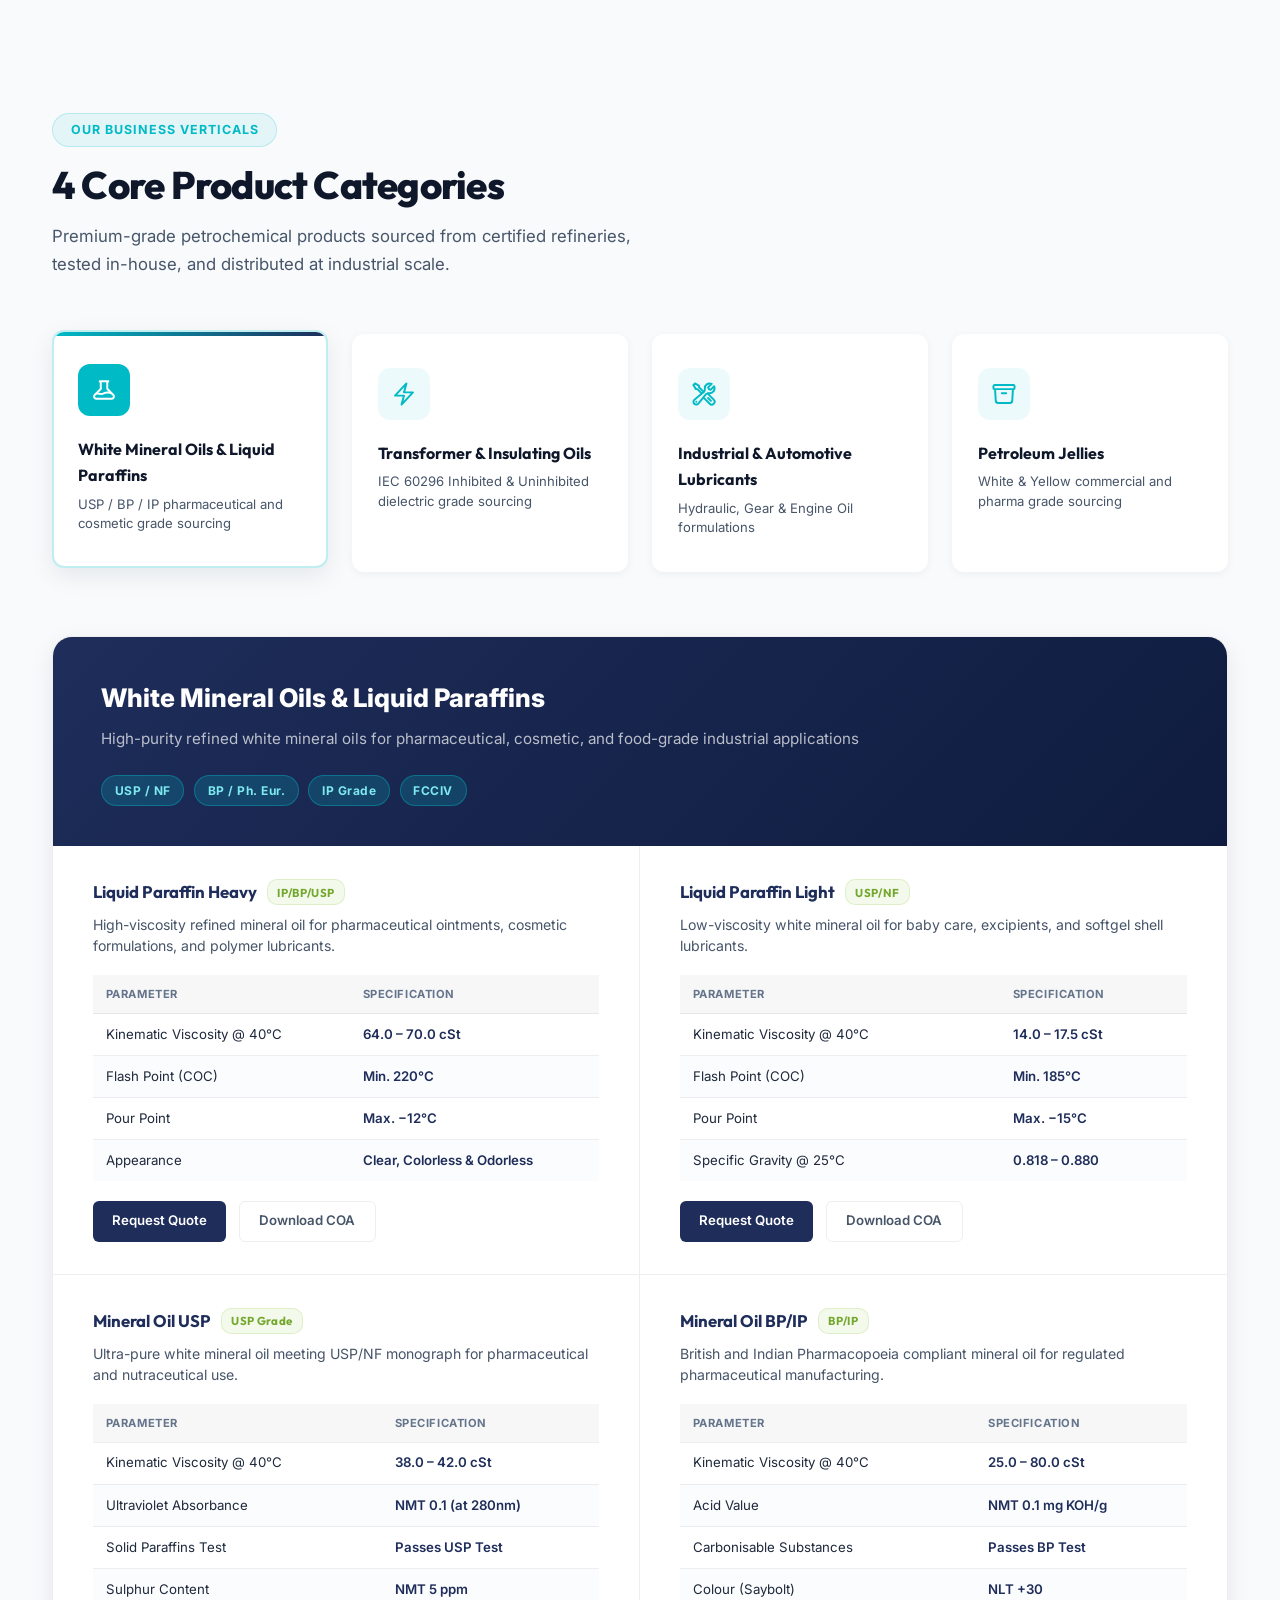
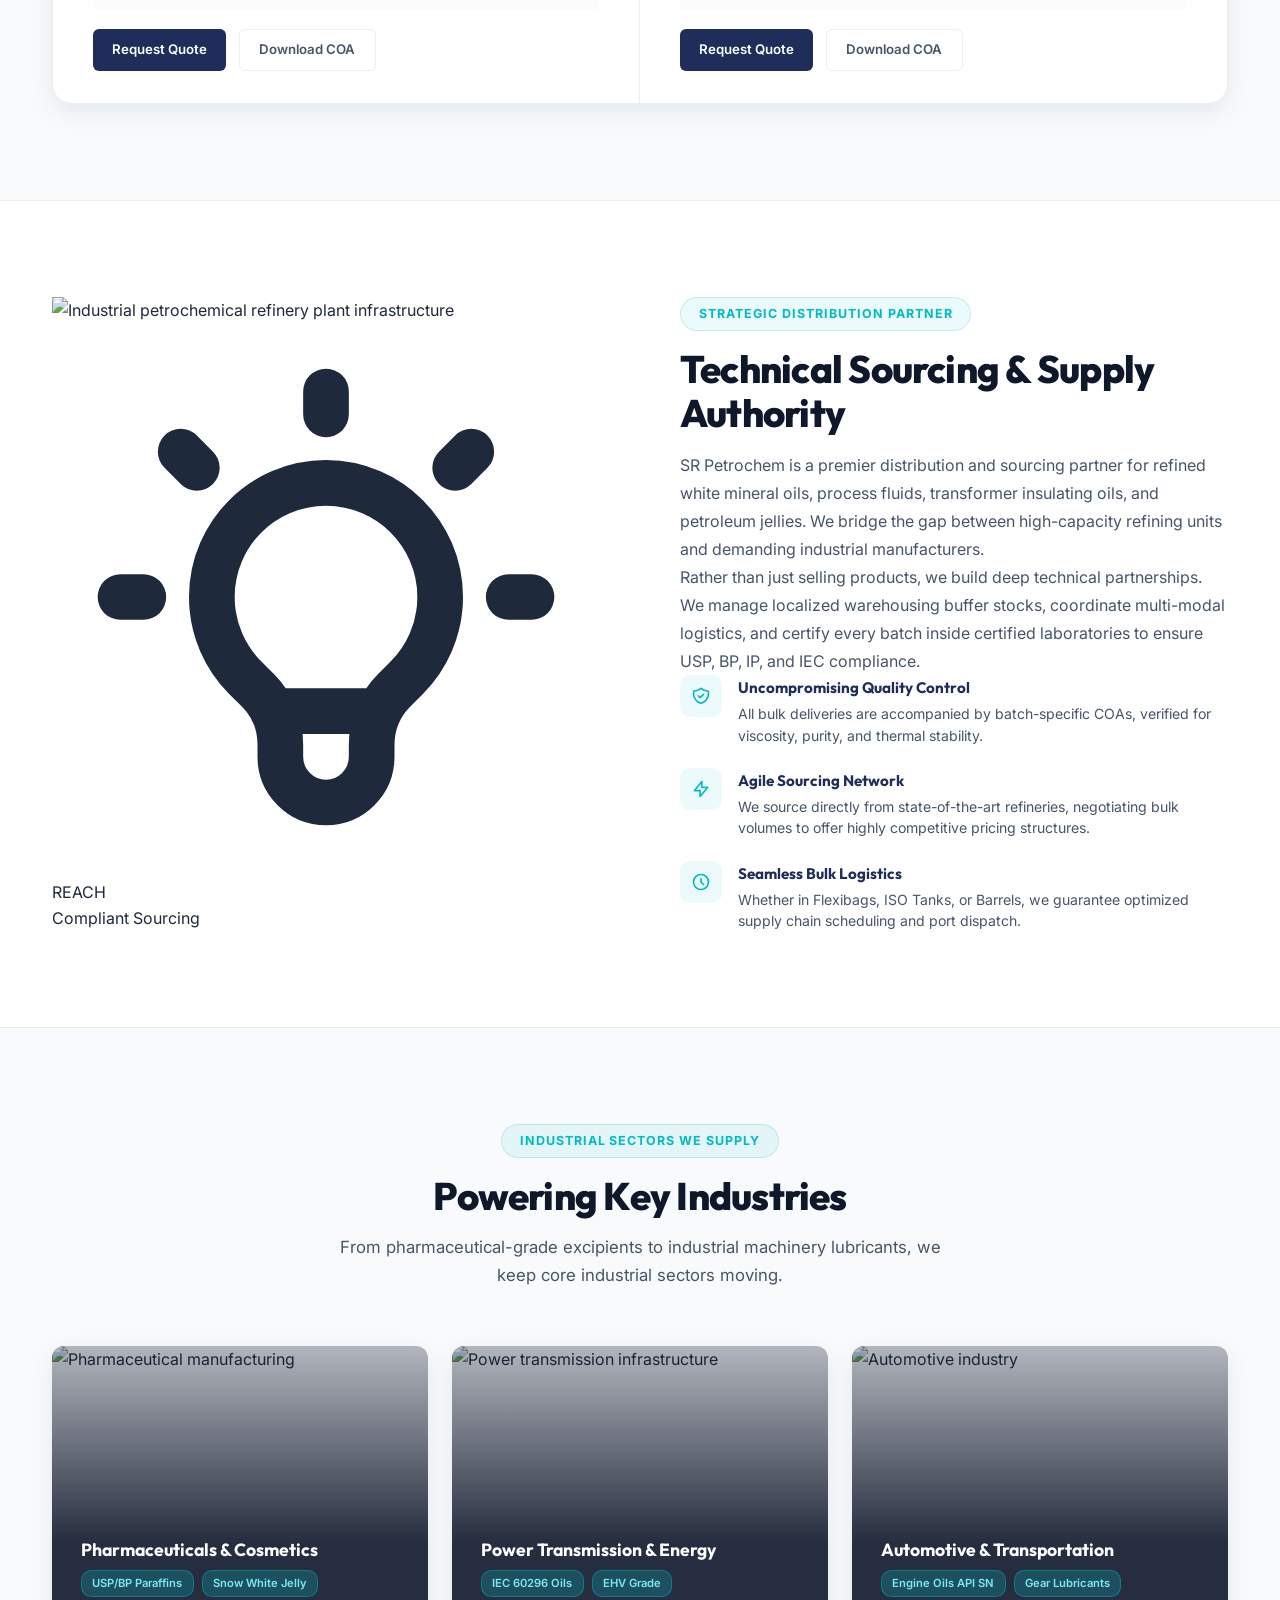
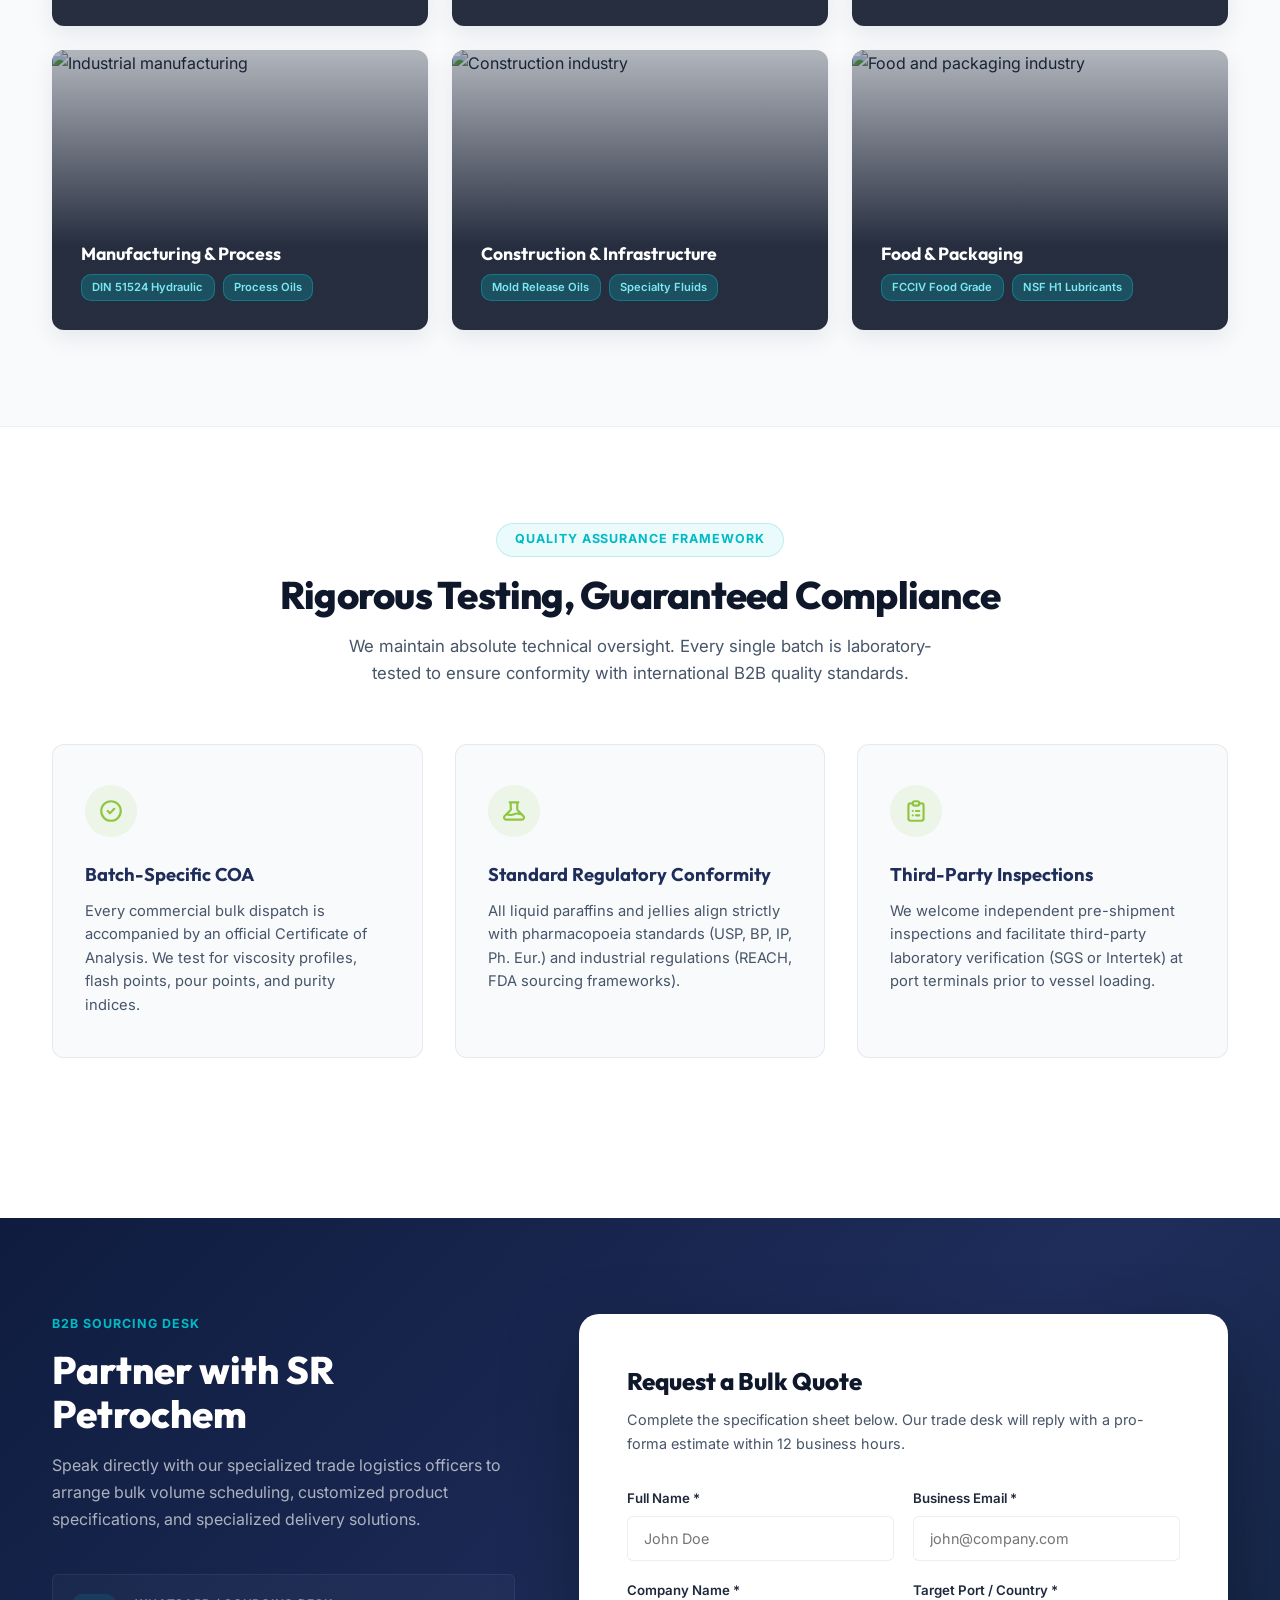
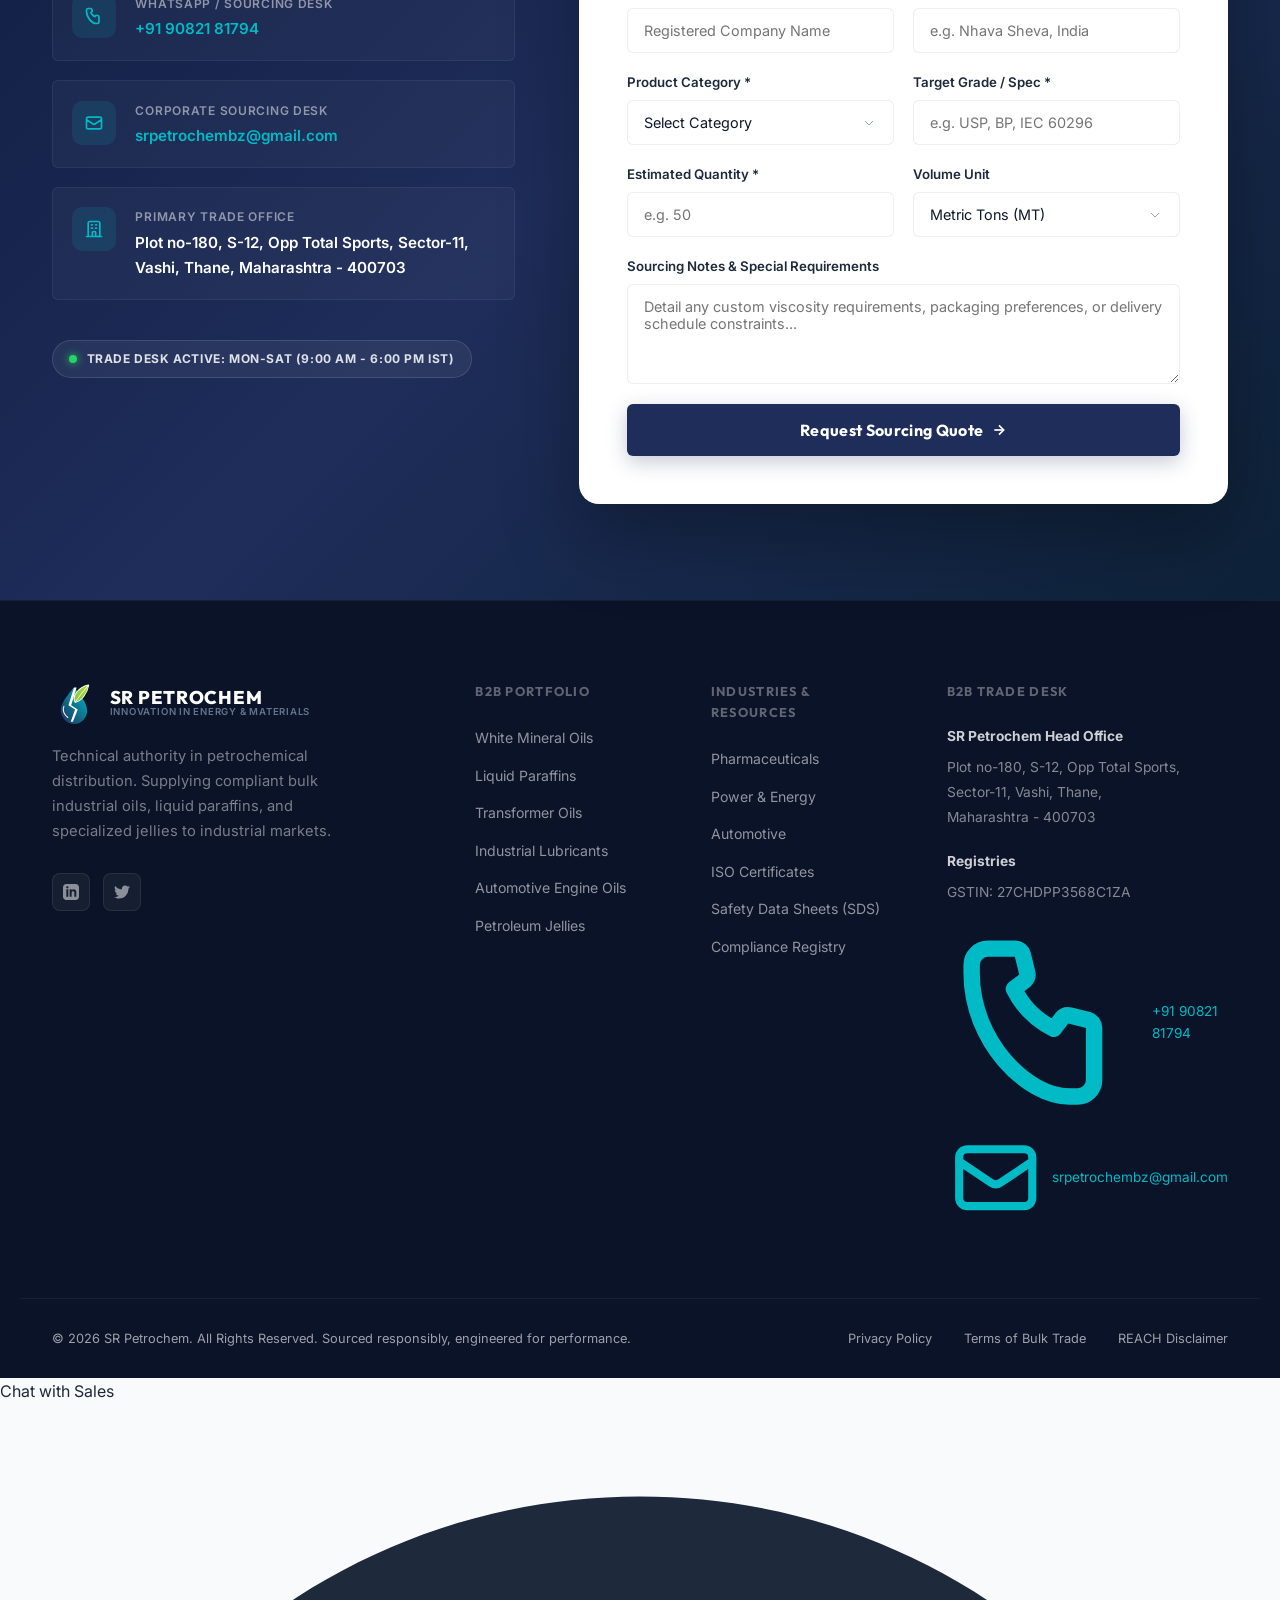
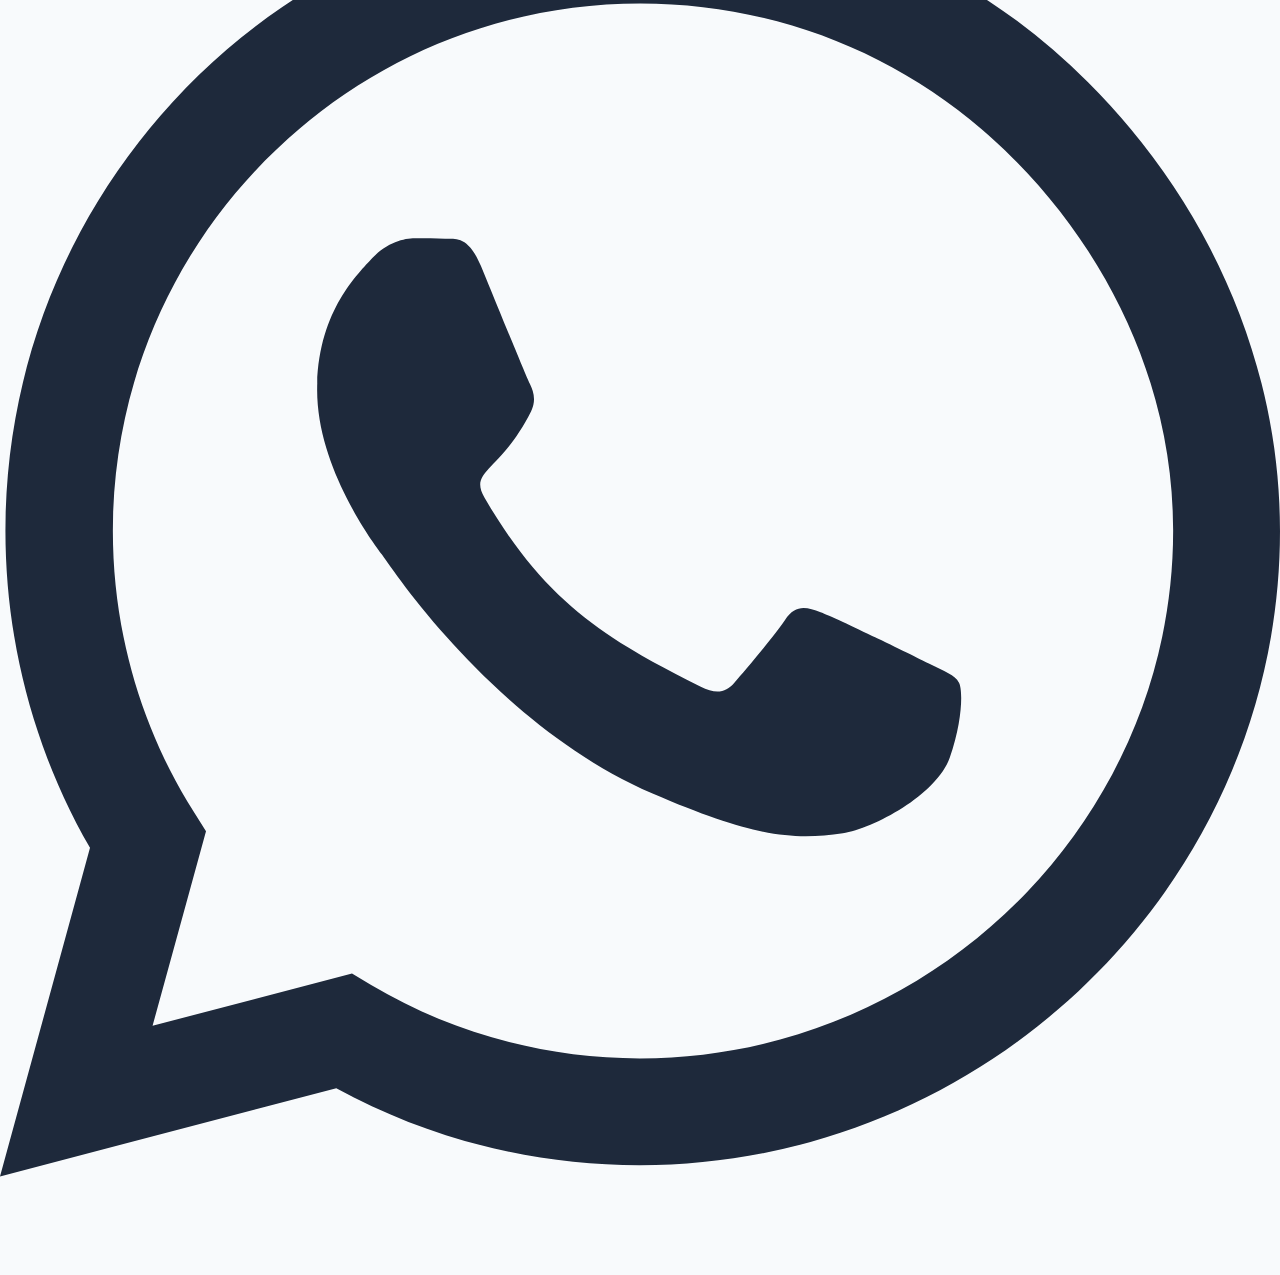
==== commit 0c0de514: "Remove compliance pills and add dynamic Trade Desk Active status indicator with premium card hovers" ====
--- a/sr_petrochem_demo.html
+++ b/sr_petrochem_demo.html
@@ -864,8 +864,22 @@
     .contact-methods { display: flex; flex-direction: column; gap: 1.2rem; margin-bottom: 2.5rem; }
     .contact-method {
       display: flex;
-      gap: 1rem;
+      gap: 1.2rem;
       align-items: flex-start;
+      padding: 1.2rem;
+      border-radius: var(--radius-sm);
+      background: rgba(255, 255, 255, 0.03);
+      border: 1px solid rgba(255, 255, 255, 0.06);
+      transition: var(--transition);
+    }
+    .contact-method:hover {
+      transform: translateX(5px);
+      background: rgba(0, 186, 198, 0.06);
+      border-color: rgba(0, 186, 198, 0.2);
+    }
+    .contact-method:hover .cm-icon {
+      background: var(--teal);
+      color: var(--white);
     }
     .cm-icon {
       width: 44px; height: 44px;
@@ -876,6 +890,7 @@
       align-items: center;
       justify-content: center;
       flex-shrink: 0;
+      transition: var(--transition);
     }
     .cm-icon svg { width: 20px; height: 20px; }
     .cm-label { font-size: 0.75rem; font-weight: 600; color: rgba(255,255,255,0.5); text-transform: uppercase; letter-spacing: 0.06em; margin-bottom: 0.15rem; }
@@ -883,16 +898,37 @@
     .cm-value a { color: var(--teal); }
     .cm-value a:hover { color: #7ee8f0; }
 
-    .cert-badges { display: flex; flex-wrap: wrap; gap: 0.6rem; }
-    .cert-pill {
-      background: rgba(255,255,255,0.06);
-      border: 1px solid rgba(255,255,255,0.12);
-      color: rgba(255,255,255,0.7);
-      padding: 0.4rem 0.9rem;
-      border-radius: 20px;
-      font-size: 0.74rem;
+    .trade-desk-status {
+      display: inline-flex;
+      align-items: center;
+      gap: 0.6rem;
+      background: rgba(255, 255, 255, 0.06);
+      border: 1px solid rgba(255, 255, 255, 0.12);
+      padding: 0.5rem 1rem;
+      border-radius: 30px;
+      margin-top: auto;
+      align-self: flex-start;
+    }
+    .status-dot {
+      width: 8px;
+      height: 8px;
+      background-color: #25D366;
+      border-radius: 50%;
+      display: inline-block;
+      box-shadow: 0 0 8px #25D366;
+      animation: pulse-green 2s infinite;
+    }
+    .status-text {
+      font-size: 0.75rem;
       font-weight: 700;
-      letter-spacing: 0.04em;
+      color: rgba(255, 255, 255, 0.85);
+      text-transform: uppercase;
+      letter-spacing: 0.05em;
+    }
+    @keyframes pulse-green {
+      0% { transform: scale(0.95); box-shadow: 0 0 0 0 rgba(37, 211, 102, 0.7); }
+      70% { transform: scale(1); box-shadow: 0 0 0 6px rgba(37, 211, 102, 0); }
+      100% { transform: scale(0.95); box-shadow: 0 0 0 0 rgba(37, 211, 102, 0); }
     }
 
     /* Form col */
@@ -1921,11 +1957,9 @@
               <div><div class="cm-label">Primary Trade Office</div><div class="cm-value">Plot no-180, S-12, Opp Total Sports, Sector-11, Vashi, Thane, Maharashtra - 400703</div></div>
             </div>
           </div>
-          <div class="cert-badges">
-            <span class="cert-pill">ISO 9001 Sourced</span>
-            <span class="cert-pill">REACH Compliant Sourcing</span>
-            <span class="cert-pill">FDA Sourced</span>
-            <span class="cert-pill">SGS Inspection Available</span>
+          <div class="trade-desk-status">
+            <span class="status-dot"></span>
+            <span class="status-text">Trade Desk Active: Mon-Sat (9:00 AM - 6:00 PM IST)</span>
           </div>
         </div>
 
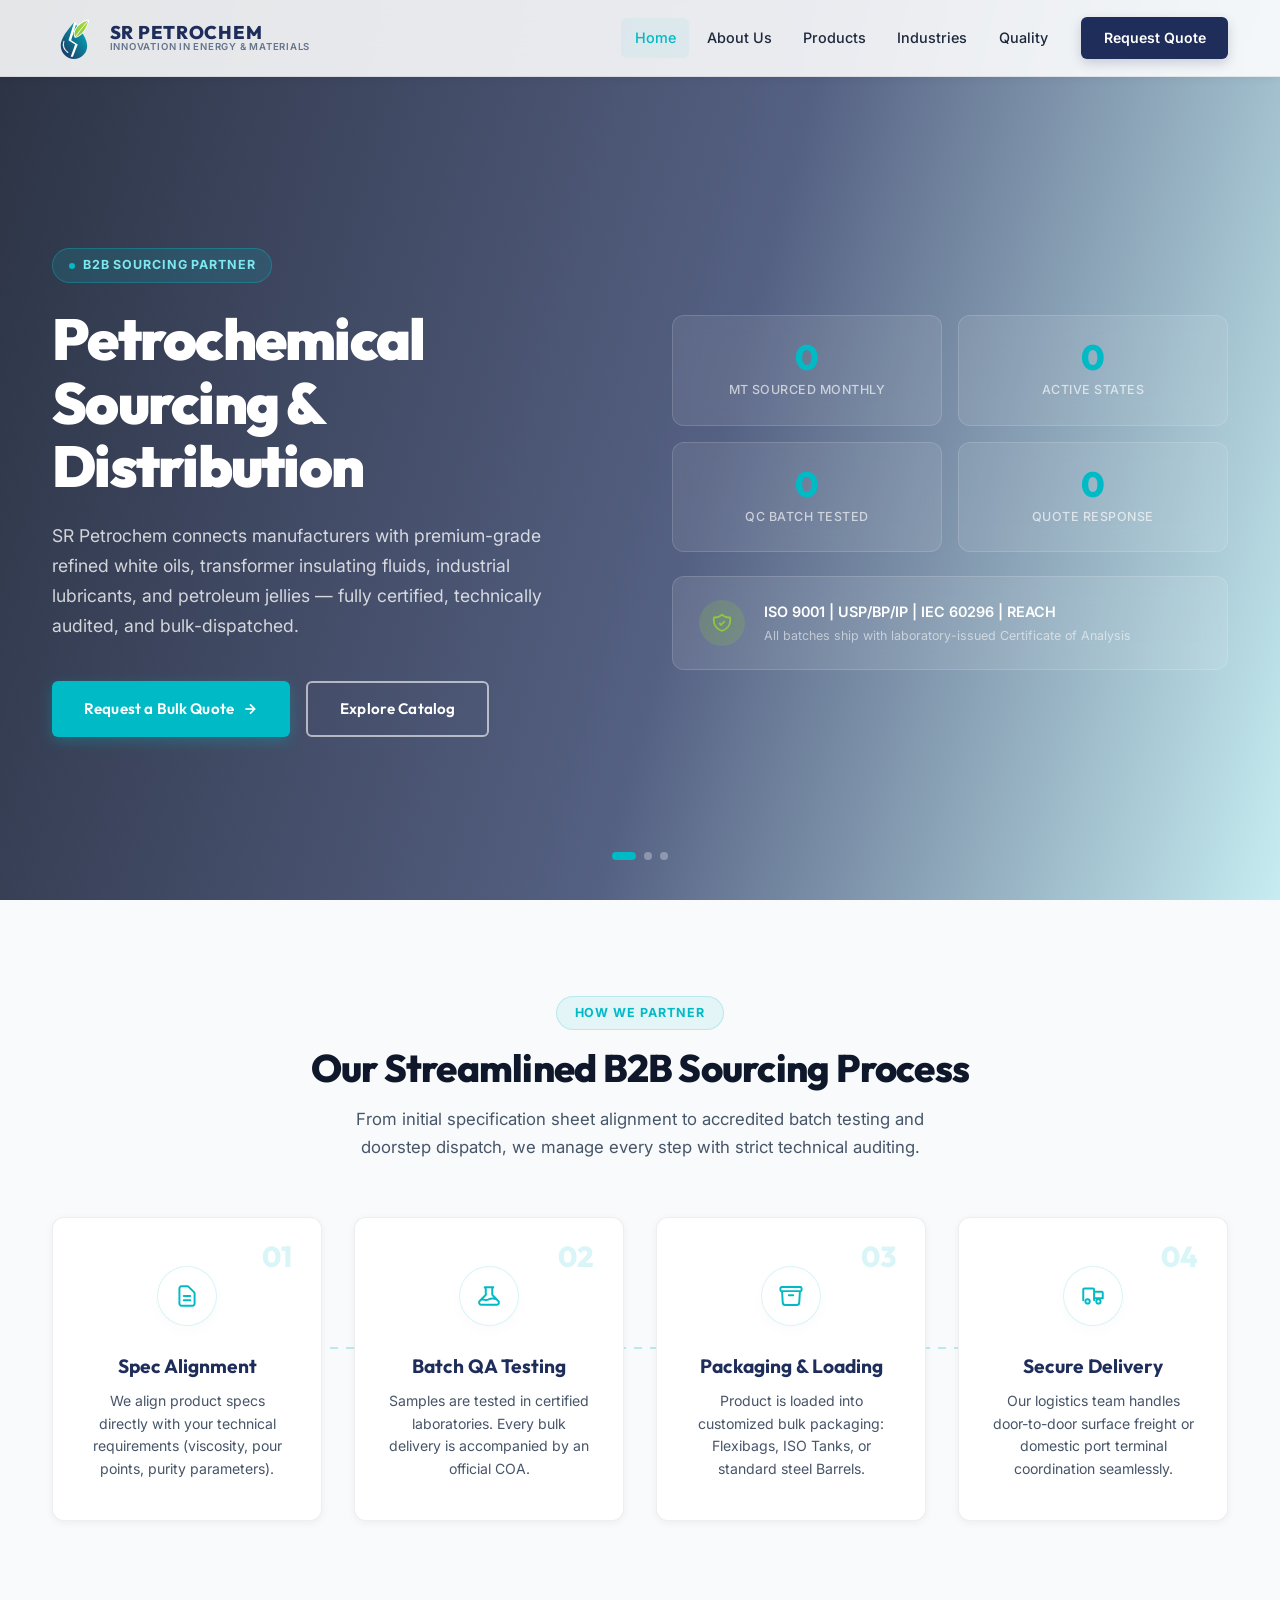
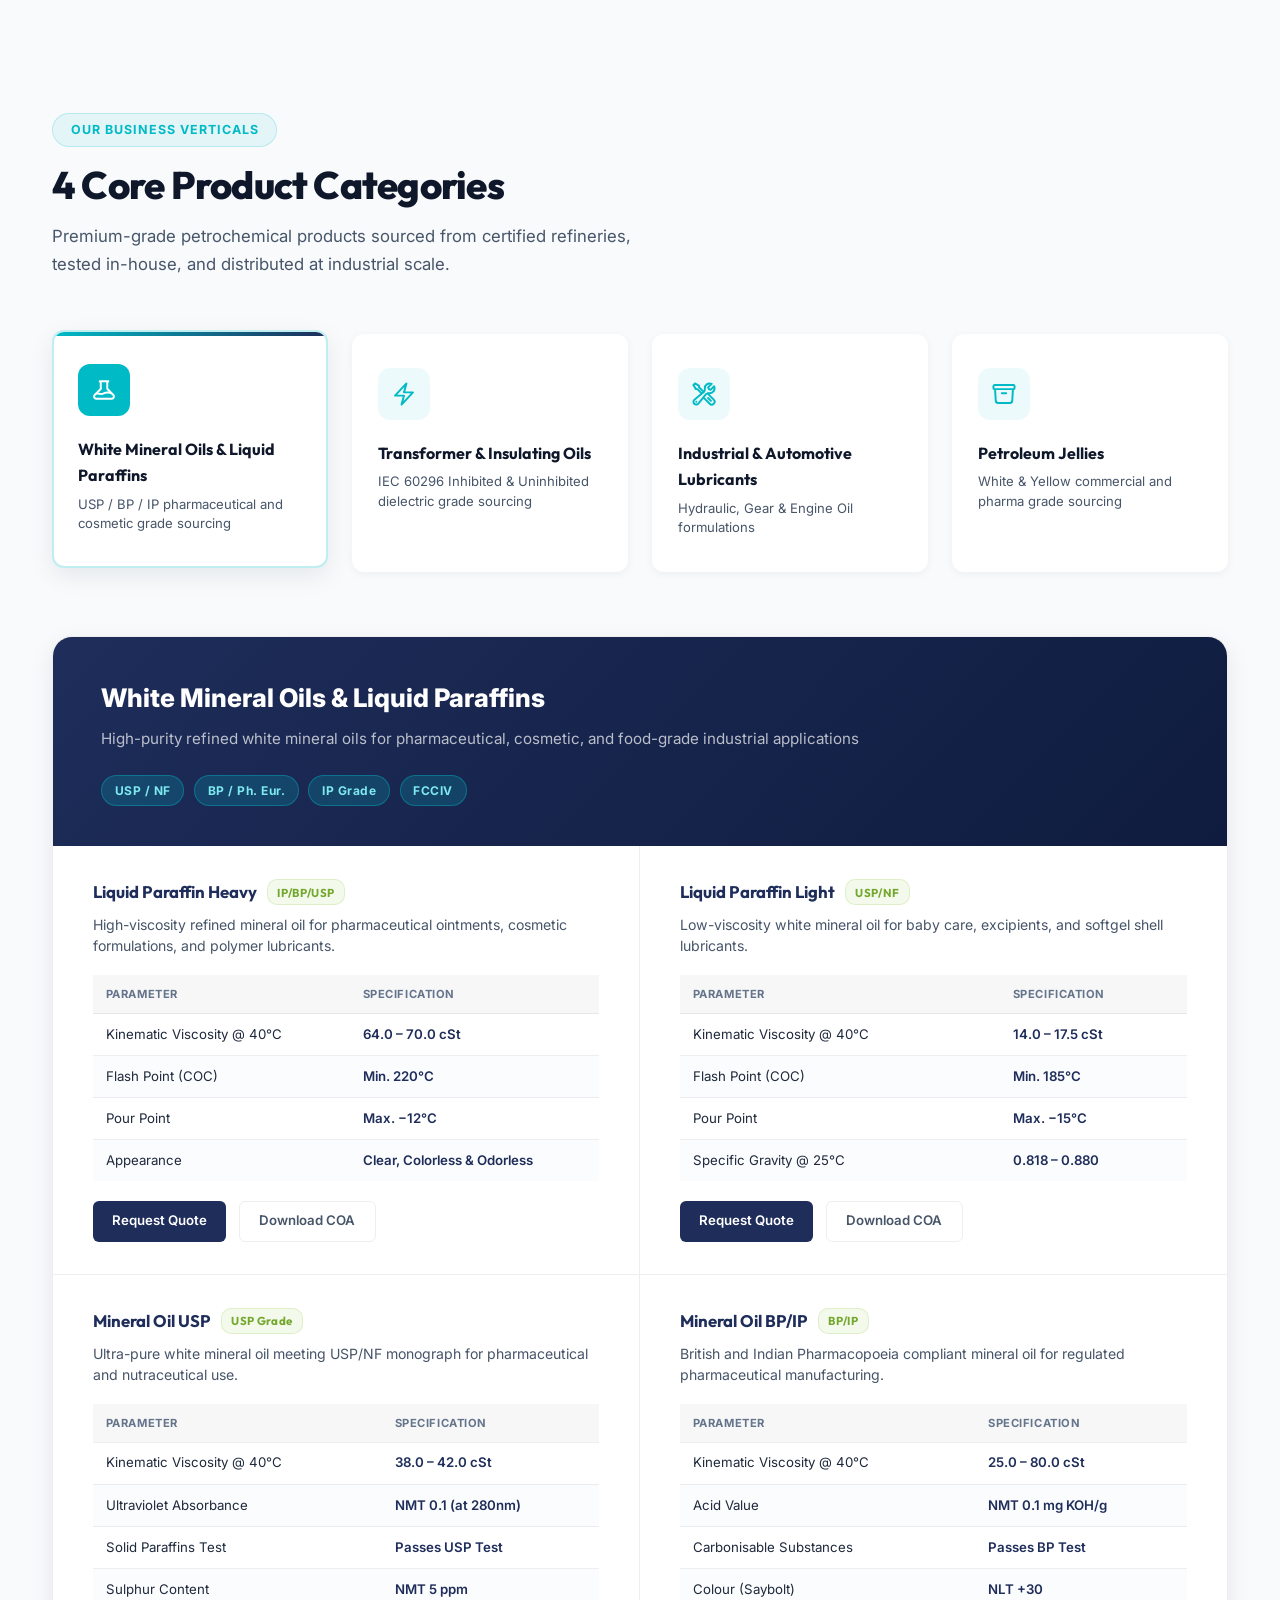
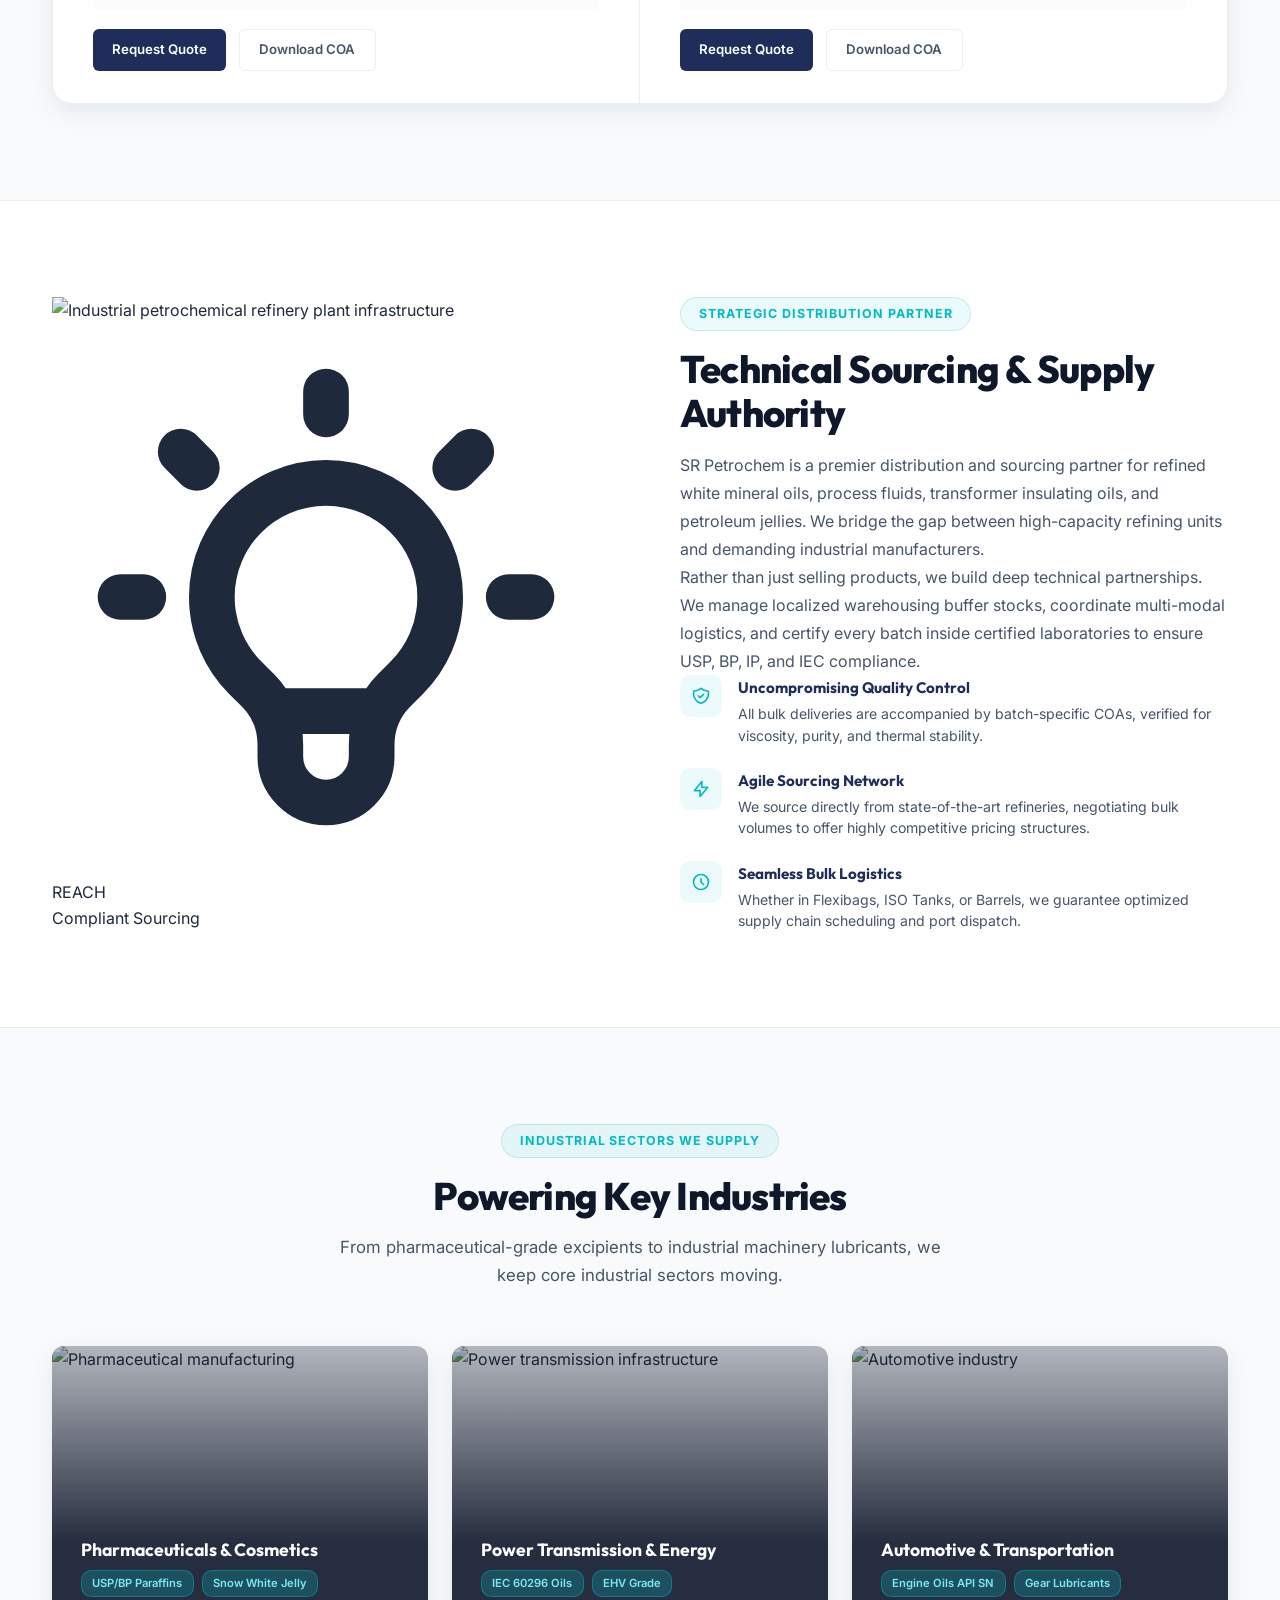
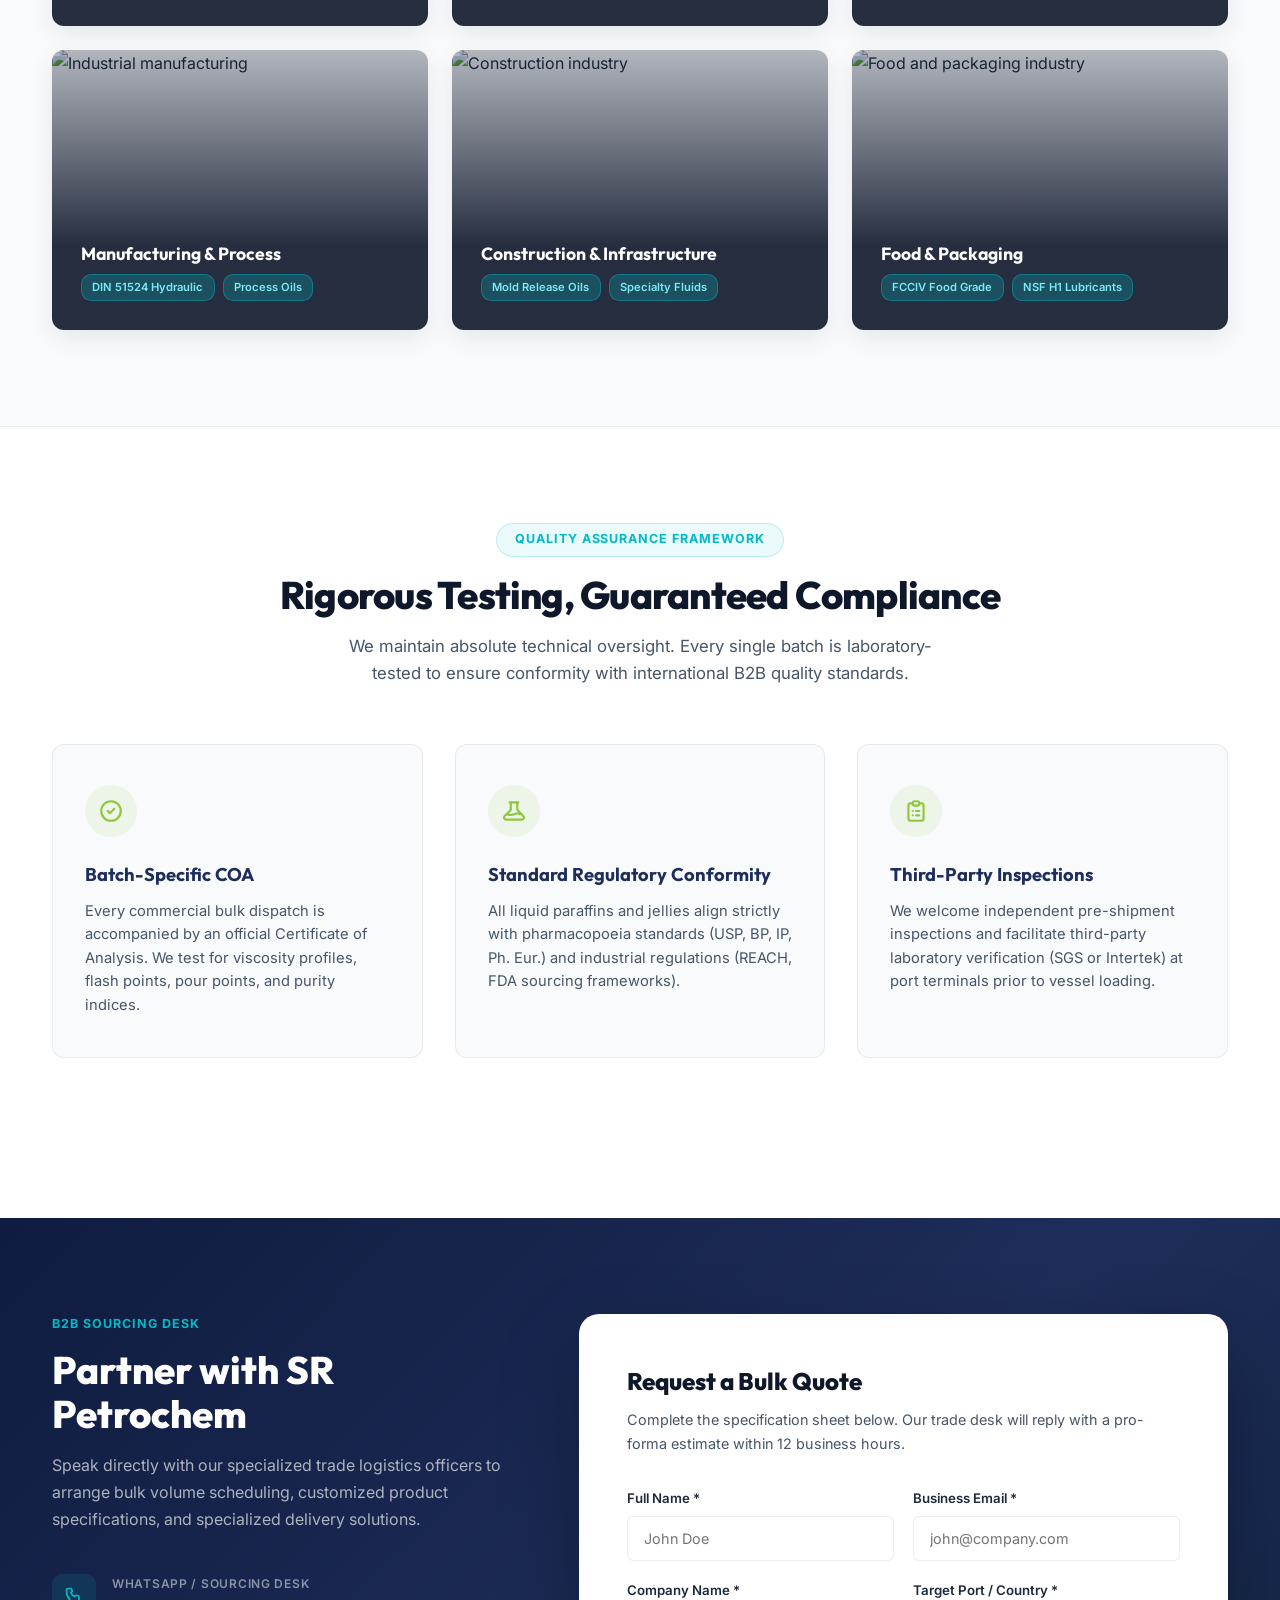
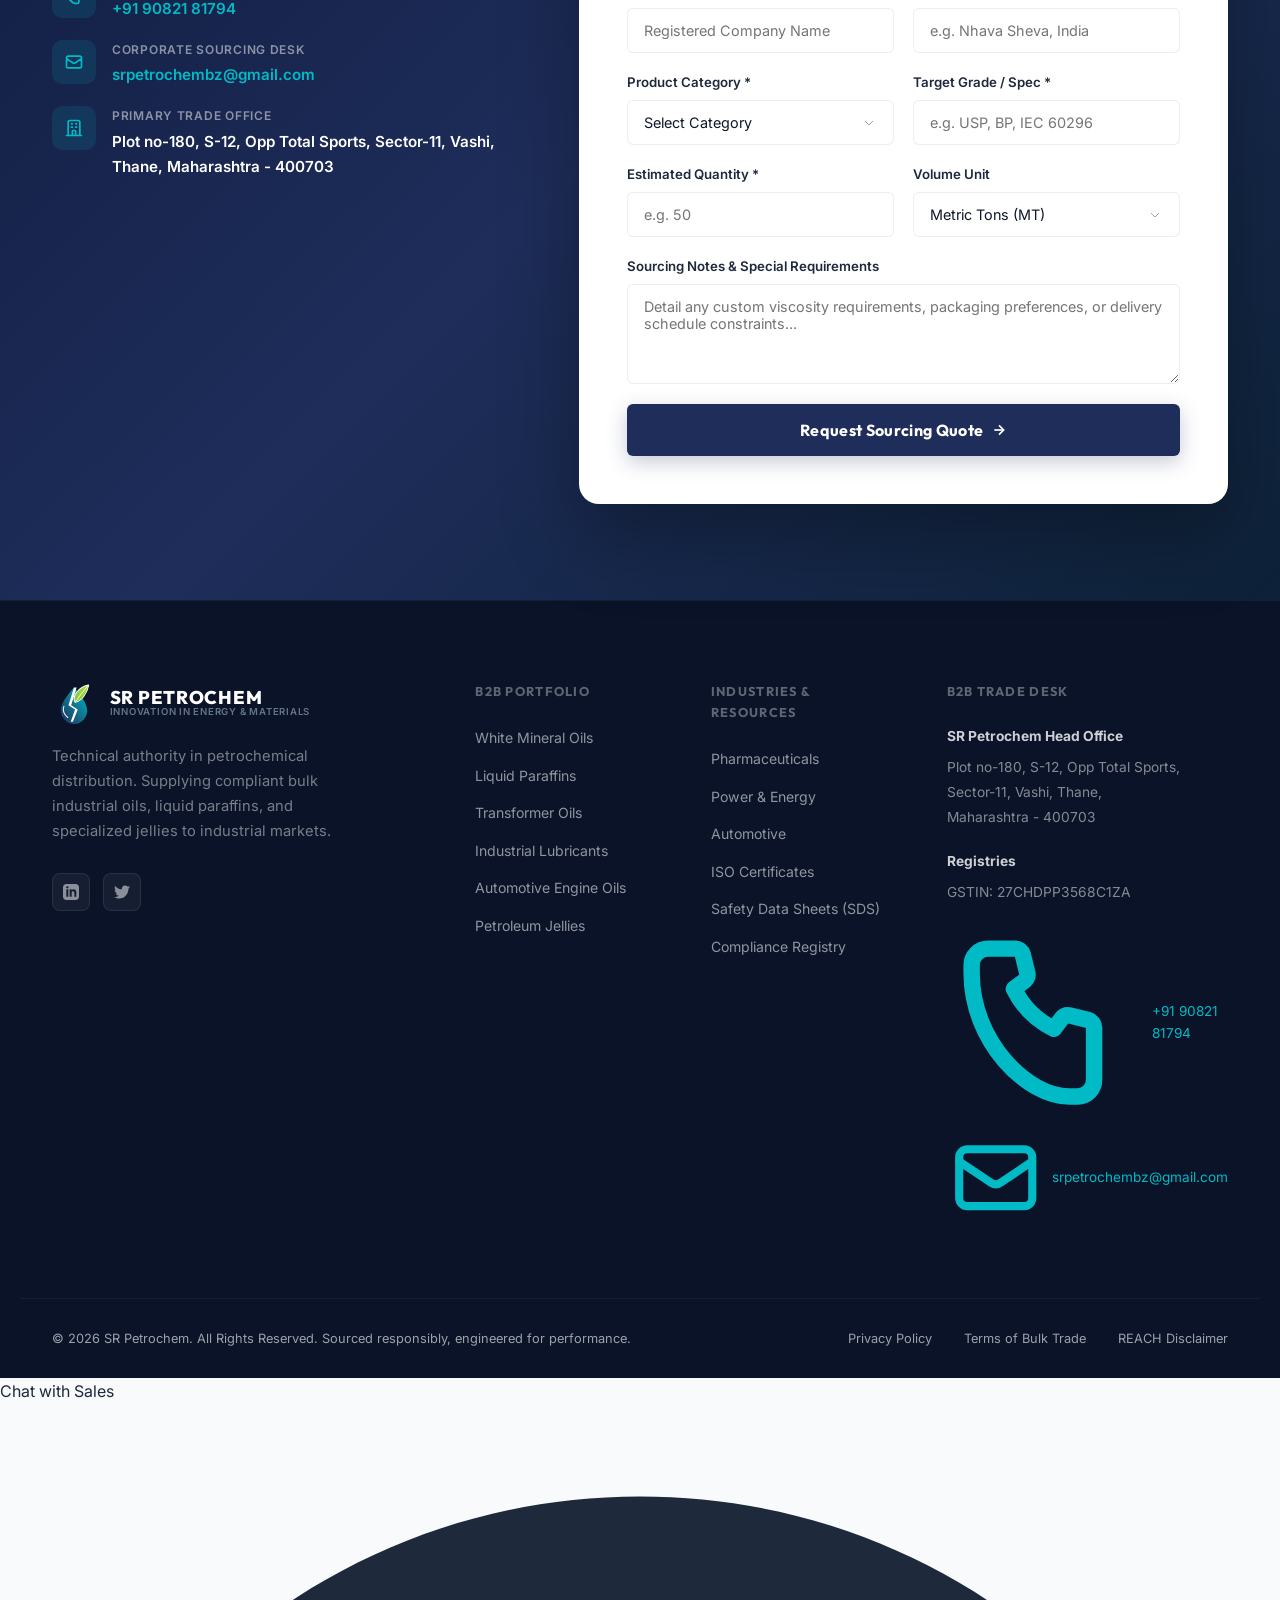
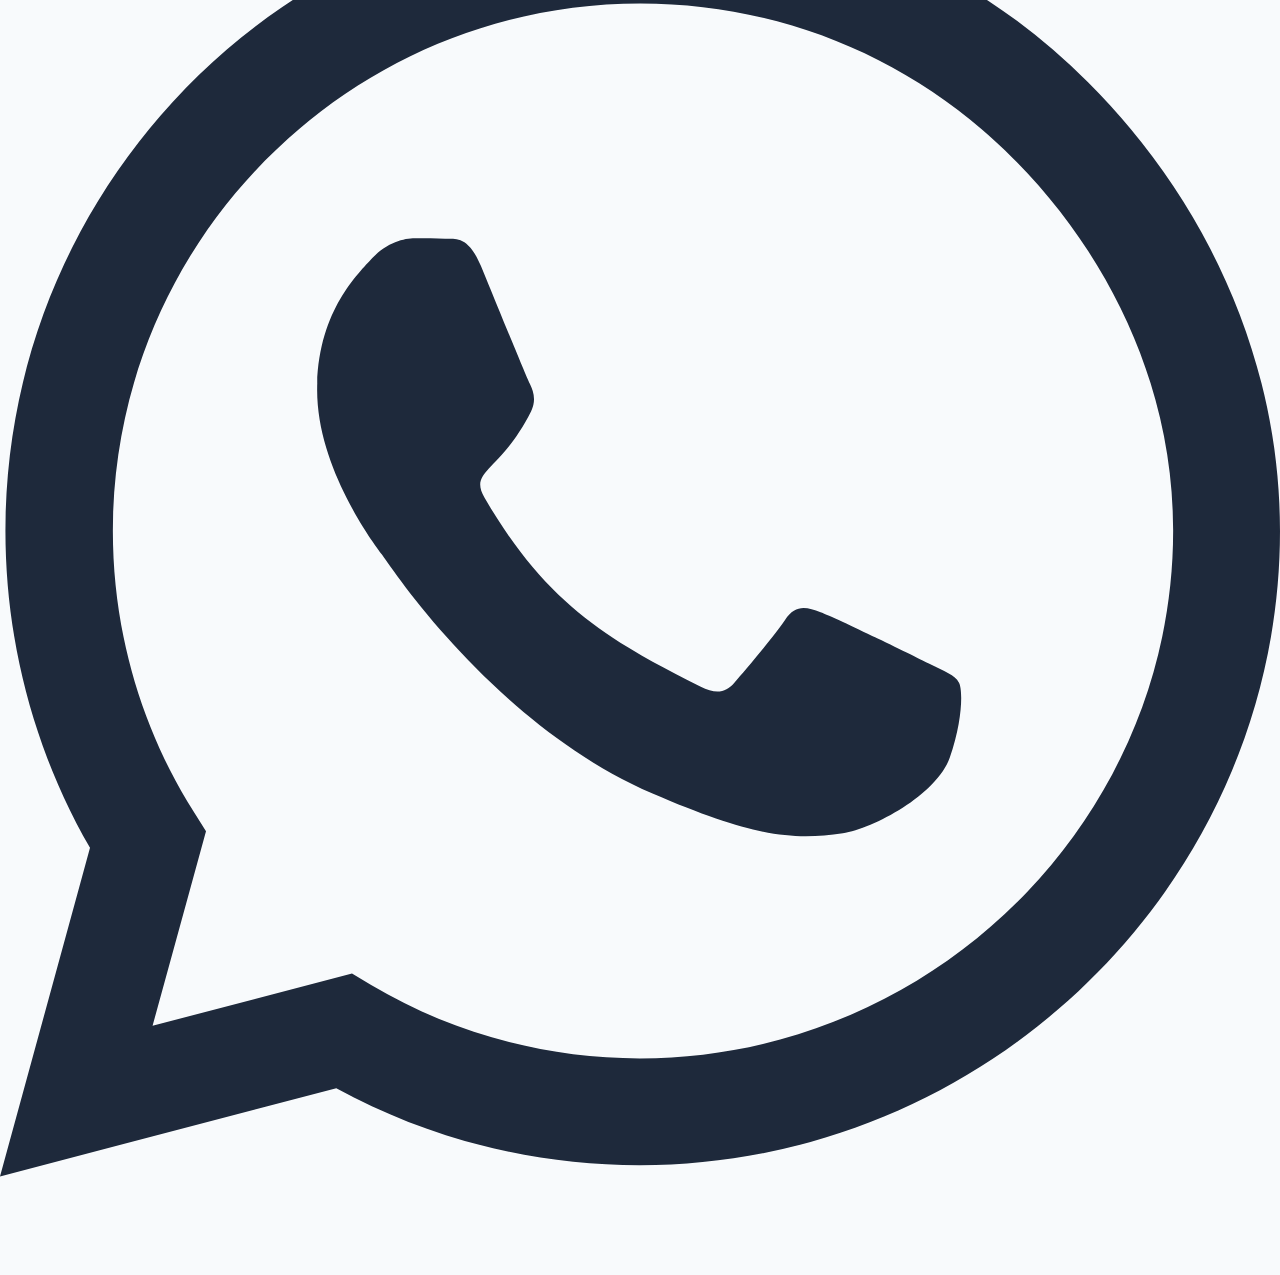
==== commit 2ab975b2: "Remove compliance/cert badges from contact section to simplify layout" ====
--- a/sr_petrochem_demo.html
+++ b/sr_petrochem_demo.html
@@ -1,42 +1,59 @@
 <!DOCTYPE html>
 <html lang="en">
+
 <head>
   <meta charset="UTF-8">
   <meta name="viewport" content="width=device-width, initial-scale=1.0">
   <title>SR Petrochem | B2B Sourcing Partner & Petrochemical Distributors</title>
-  <meta name="description" content="SR Petrochem is a premier sourcing and distribution partner for White Mineral Oils, Liquid Paraffins, Transformer Oils, Industrial Lubricants, and Petroleum Jellies.">
-  <meta name="keywords" content="SR Petrochem, White Oils, Liquid Paraffin, Transformer Oils, Lubricants, Petroleum Jelly, Petrochemical Distribution">
+  <meta name="description"
+    content="SR Petrochem is a premier sourcing and distribution partner for White Mineral Oils, Liquid Paraffins, Transformer Oils, Industrial Lubricants, and Petroleum Jellies.">
+  <meta name="keywords"
+    content="SR Petrochem, White Oils, Liquid Paraffin, Transformer Oils, Lubricants, Petroleum Jelly, Petrochemical Distribution">
   <link rel="preconnect" href="https://fonts.googleapis.com">
   <link rel="preconnect" href="https://fonts.gstatic.com" crossorigin>
-  <link href="https://fonts.googleapis.com/css2?family=Inter:wght@300;400;500;600;700&family=Outfit:wght@400;500;600;700;800;900&display=swap" rel="stylesheet">
+  <link
+    href="https://fonts.googleapis.com/css2?family=Inter:wght@300;400;500;600;700&family=Outfit:wght@400;500;600;700;800;900&display=swap"
+    rel="stylesheet">
   <style>
     /* ===========================
        CSS VARIABLES & RESET
     =========================== */
     :root {
-      --primary:       #1E2D5A;   /* Deep corporate navy */
-      --teal:          #00BAC6;   /* Teal from logo drop */
-      --green:         #8EC63F;   /* Leaf green from logo */
-      --green-dark:    #74A72E;
-      --bg:            #F8FAFC;   /* Off-white page bg */
-      --white:         #FFFFFF;
-      --text-dark:     #0F172A;   /* Near-black headings */
-      --text-body:     #1E293B;   /* Deep slate body */
-      --text-muted:    #475569;
-      --text-light:    #64748B;
-      --border:        rgba(15,23,42,0.07);
-      --shadow-sm:     0 2px 8px rgba(15,23,42,0.05);
-      --shadow-md:     0 8px 24px rgba(15,23,42,0.08);
-      --shadow-lg:     0 20px 48px rgba(15,23,42,0.1);
-      --radius-sm:     6px;
-      --radius-md:     12px;
-      --radius-lg:     20px;
-      --transition:    all 0.3s cubic-bezier(0.4,0,0.2,1);
-      --font-head:     'Outfit', sans-serif;
-      --font-body:     'Inter', sans-serif;
-    }
-
-    *, *::before, *::after { box-sizing: border-box; margin: 0; padding: 0; }
+      --primary: #1E2D5A;
+      /* Deep corporate navy */
+      --teal: #00BAC6;
+      /* Teal from logo drop */
+      --green: #8EC63F;
+      /* Leaf green from logo */
+      --green-dark: #74A72E;
+      --bg: #F8FAFC;
+      /* Off-white page bg */
+      --white: #FFFFFF;
+      --text-dark: #0F172A;
+      /* Near-black headings */
+      --text-body: #1E293B;
+      /* Deep slate body */
+      --text-muted: #475569;
+      --text-light: #64748B;
+      --border: rgba(15, 23, 42, 0.07);
+      --shadow-sm: 0 2px 8px rgba(15, 23, 42, 0.05);
+      --shadow-md: 0 8px 24px rgba(15, 23, 42, 0.08);
+      --shadow-lg: 0 20px 48px rgba(15, 23, 42, 0.1);
+      --radius-sm: 6px;
+      --radius-md: 12px;
+      --radius-lg: 20px;
+      --transition: all 0.3s cubic-bezier(0.4, 0, 0.2, 1);
+      --font-head: 'Outfit', sans-serif;
+      --font-body: 'Inter', sans-serif;
+    }
+
+    *,
+    *::before,
+    *::after {
+      box-sizing: border-box;
+      margin: 0;
+      padding: 0;
+    }
 
     html {
       scroll-behavior: smooth;
@@ -51,11 +68,38 @@
       overflow-x: hidden;
     }
 
-    h1,h2,h3,h4,h5,h6 { font-family: var(--font-head); line-height: 1.15; color: var(--text-dark); }
-    a { text-decoration: none; color: inherit; transition: var(--transition); }
-    img { display: block; max-width: 100%; }
-    ul { list-style: none; }
-    button { cursor: pointer; border: none; background: none; font-family: inherit; }
+    h1,
+    h2,
+    h3,
+    h4,
+    h5,
+    h6 {
+      font-family: var(--font-head);
+      line-height: 1.15;
+      color: var(--text-dark);
+    }
+
+    a {
+      text-decoration: none;
+      color: inherit;
+      transition: var(--transition);
+    }
+
+    img {
+      display: block;
+      max-width: 100%;
+    }
+
+    ul {
+      list-style: none;
+    }
+
+    button {
+      cursor: pointer;
+      border: none;
+      background: none;
+      font-family: inherit;
+    }
 
     .container {
       max-width: 1240px;
@@ -79,39 +123,60 @@
       transition: var(--transition);
       white-space: nowrap;
     }
+
     .btn-primary {
       background: var(--primary);
       color: #fff;
-      box-shadow: 0 4px 14px rgba(30,45,90,0.25);
-    }
-    .btn-primary:hover { background: #16224a; transform: translateY(-2px); box-shadow: 0 8px 20px rgba(30,45,90,0.3); }
+      box-shadow: 0 4px 14px rgba(30, 45, 90, 0.25);
+    }
+
+    .btn-primary:hover {
+      background: #16224a;
+      transform: translateY(-2px);
+      box-shadow: 0 8px 20px rgba(30, 45, 90, 0.3);
+    }
+
     .btn-teal {
       background: var(--teal);
       color: #fff;
-      box-shadow: 0 4px 14px rgba(0,186,198,0.3);
-    }
-    .btn-teal:hover { background: #009dab; transform: translateY(-2px); }
+      box-shadow: 0 4px 14px rgba(0, 186, 198, 0.3);
+    }
+
+    .btn-teal:hover {
+      background: #009dab;
+      transform: translateY(-2px);
+    }
+
     .btn-outline {
       background: transparent;
       color: var(--white);
-      border: 2px solid rgba(255,255,255,0.6);
-    }
-    .btn-outline:hover { background: rgba(255,255,255,0.12); border-color: #fff; }
+      border: 2px solid rgba(255, 255, 255, 0.6);
+    }
+
+    .btn-outline:hover {
+      background: rgba(255, 255, 255, 0.12);
+      border-color: #fff;
+    }
+
     .btn-outline-dark {
       background: transparent;
       color: var(--primary);
       border: 2px solid var(--primary);
     }
-    .btn-outline-dark:hover { background: var(--primary); color: #fff; }
+
+    .btn-outline-dark:hover {
+      background: var(--primary);
+      color: #fff;
+    }
 
     /* ===========================
        SECTION HEADERS
     =========================== */
     .section-badge {
       display: inline-block;
-      background: rgba(0,186,198,0.08);
+      background: rgba(0, 186, 198, 0.08);
       color: var(--teal);
-      border: 1px solid rgba(0,186,198,0.2);
+      border: 1px solid rgba(0, 186, 198, 0.2);
       border-radius: 30px;
       padding: 0.35rem 1.1rem;
       font-size: 0.78rem;
@@ -120,6 +185,7 @@
       text-transform: uppercase;
       margin-bottom: 1rem;
     }
+
     .section-title {
       font-size: clamp(1.8rem, 3vw, 2.6rem);
       font-weight: 800;
@@ -127,33 +193,47 @@
       letter-spacing: -0.02em;
       margin-bottom: 1rem;
     }
+
     .section-desc {
       font-size: 1.05rem;
       color: var(--text-muted);
       max-width: 620px;
     }
-    .section-header { margin-bottom: 3.5rem; }
-    .section-header.centered { text-align: center; }
-    .section-header.centered .section-desc { margin: 0 auto; }
+
+    .section-header {
+      margin-bottom: 3.5rem;
+    }
+
+    .section-header.centered {
+      text-align: center;
+    }
+
+    .section-header.centered .section-desc {
+      margin: 0 auto;
+    }
 
     /* ===========================
        HEADER / NAVBAR
     =========================== */
     .header {
       position: fixed;
-      top: 0; left: 0; right: 0;
+      top: 0;
+      left: 0;
+      right: 0;
       z-index: 1000;
-      background: rgba(255,255,255,0.88);
+      background: rgba(255, 255, 255, 0.88);
       backdrop-filter: blur(16px);
       -webkit-backdrop-filter: blur(16px);
       border-bottom: 1px solid var(--border);
       box-shadow: var(--shadow-sm);
       transition: var(--transition);
     }
+
     .header.scrolled {
-      background: rgba(255,255,255,0.97);
-      box-shadow: 0 4px 20px rgba(15,23,42,0.08);
-    }
+      background: rgba(255, 255, 255, 0.97);
+      box-shadow: 0 4px 20px rgba(15, 23, 42, 0.08);
+    }
+
     .header-inner {
       display: flex;
       align-items: center;
@@ -170,7 +250,11 @@
       gap: 0.85rem;
       flex-shrink: 0;
     }
-    .logo-brand { line-height: 1; }
+
+    .logo-brand {
+      line-height: 1;
+    }
+
     .logo-name {
       font-family: var(--font-head);
       font-size: 1.15rem;
@@ -178,6 +262,7 @@
       color: var(--primary);
       letter-spacing: 0.04em;
     }
+
     .logo-tag {
       font-size: 0.6rem;
       font-weight: 600;
@@ -187,7 +272,12 @@
     }
 
     /* Nav */
-    .nav { display: flex; align-items: center; gap: 0.25rem; }
+    .nav {
+      display: flex;
+      align-items: center;
+      gap: 0.25rem;
+    }
+
     .nav-link {
       padding: 0.5rem 0.85rem;
       font-size: 0.9rem;
@@ -196,7 +286,13 @@
       border-radius: var(--radius-sm);
       transition: var(--transition);
     }
-    .nav-link:hover, .nav-link.active { color: var(--teal); background: rgba(0,186,198,0.06); }
+
+    .nav-link:hover,
+    .nav-link.active {
+      color: var(--teal);
+      background: rgba(0, 186, 198, 0.06);
+    }
+
     .nav-cta {
       margin-left: 1rem;
       padding: 0.6rem 1.4rem;
@@ -205,9 +301,13 @@
       border-radius: var(--radius-sm);
       font-size: 0.88rem;
       font-weight: 600;
-      box-shadow: 0 4px 12px rgba(30,45,90,0.2);
-    }
-    .nav-cta:hover { background: #16224a; transform: translateY(-1px); }
+      box-shadow: 0 4px 12px rgba(30, 45, 90, 0.2);
+    }
+
+    .nav-cta:hover {
+      background: #16224a;
+      transform: translateY(-1px);
+    }
 
     /* Hamburger */
     .hamburger {
@@ -217,6 +317,7 @@
       padding: 0.5rem;
       border-radius: var(--radius-sm);
     }
+
     .hamburger span {
       display: block;
       width: 24px;
@@ -225,15 +326,27 @@
       border-radius: 2px;
       transition: var(--transition);
     }
-    .hamburger.open span:nth-child(1) { transform: translateY(7px) rotate(45deg); }
-    .hamburger.open span:nth-child(2) { opacity: 0; }
-    .hamburger.open span:nth-child(3) { transform: translateY(-7px) rotate(-45deg); }
+
+    .hamburger.open span:nth-child(1) {
+      transform: translateY(7px) rotate(45deg);
+    }
+
+    .hamburger.open span:nth-child(2) {
+      opacity: 0;
+    }
+
+    .hamburger.open span:nth-child(3) {
+      transform: translateY(-7px) rotate(-45deg);
+    }
 
     /* Mobile nav overlay */
     .mobile-nav {
       display: none;
       position: fixed;
-      top: 0; left: 0; right: 0; bottom: 0;
+      top: 0;
+      left: 0;
+      right: 0;
+      bottom: 0;
       background: var(--white);
       z-index: 999;
       padding: 6rem 2rem 2rem;
@@ -241,14 +354,23 @@
       gap: 1rem;
       overflow-y: auto;
     }
-    .mobile-nav.open { display: flex; }
+
+    .mobile-nav.open {
+      display: flex;
+    }
+
     .mobile-nav .nav-link {
       font-size: 1.1rem;
       padding: 1rem 1.2rem;
       border-bottom: 1px solid var(--border);
       border-radius: 0;
     }
-    .mobile-nav .nav-cta { margin: 1rem 0 0; text-align: center; justify-content: center; }
+
+    .mobile-nav .nav-cta {
+      margin: 1rem 0 0;
+      text-align: center;
+      justify-content: center;
+    }
 
     /* ===========================
        HERO SECTION
@@ -261,6 +383,7 @@
       padding-top: 85px;
       overflow: hidden;
     }
+
     .hero-bg {
       position: absolute;
       inset: 0;
@@ -269,12 +392,14 @@
       background-position: center;
       z-index: 0;
     }
+
     .hero-overlay {
       position: absolute;
       inset: 0;
-      background: linear-gradient(105deg, rgba(15,23,42,0.88) 0%, rgba(30,45,90,0.75) 55%, rgba(0,186,198,0.2) 100%);
+      background: linear-gradient(105deg, rgba(15, 23, 42, 0.88) 0%, rgba(30, 45, 90, 0.75) 55%, rgba(0, 186, 198, 0.2) 100%);
       z-index: 1;
     }
+
     .hero-inner {
       position: relative;
       z-index: 2;
@@ -286,12 +411,13 @@
       gap: 4rem;
       align-items: center;
     }
+
     .hero-badge {
       display: inline-flex;
       align-items: center;
       gap: 0.5rem;
-      background: rgba(0,186,198,0.15);
-      border: 1px solid rgba(0,186,198,0.35);
+      background: rgba(0, 186, 198, 0.15);
+      border: 1px solid rgba(0, 186, 198, 0.35);
       color: #7ee8f0;
       border-radius: 30px;
       padding: 0.4rem 1rem;
@@ -301,8 +427,26 @@
       text-transform: uppercase;
       margin-bottom: 1.5rem;
     }
-    .hero-badge-dot { width: 6px; height: 6px; border-radius: 50%; background: var(--teal); animation: pulse-dot 2s infinite; }
-    @keyframes pulse-dot { 0%,100%{opacity:1} 50%{opacity:0.3} }
+
+    .hero-badge-dot {
+      width: 6px;
+      height: 6px;
+      border-radius: 50%;
+      background: var(--teal);
+      animation: pulse-dot 2s infinite;
+    }
+
+    @keyframes pulse-dot {
+
+      0%,
+      100% {
+        opacity: 1
+      }
+
+      50% {
+        opacity: 0.3
+      }
+    }
 
     .hero-title {
       font-size: clamp(2.2rem, 4.5vw, 3.6rem);
@@ -312,34 +456,46 @@
       line-height: 1.1;
       margin-bottom: 1.5rem;
     }
-    .hero-title span { color: var(--teal); }
+
+    .hero-title span {
+      color: var(--teal);
+    }
+
     .hero-desc {
       font-size: 1.1rem;
-      color: rgba(255,255,255,0.78);
+      color: rgba(255, 255, 255, 0.78);
       line-height: 1.7;
       margin-bottom: 2.5rem;
       max-width: 520px;
     }
-    .hero-actions { display: flex; gap: 1rem; flex-wrap: wrap; }
+
+    .hero-actions {
+      display: flex;
+      gap: 1rem;
+      flex-wrap: wrap;
+    }
 
     .hero-right {
       display: flex;
       flex-direction: column;
       gap: 1.5rem;
     }
+
     .hero-stat-cards {
       display: grid;
       grid-template-columns: 1fr 1fr;
       gap: 1rem;
     }
+
     .hero-stat-card {
-      background: rgba(255,255,255,0.08);
+      background: rgba(255, 255, 255, 0.08);
       backdrop-filter: blur(12px);
-      border: 1px solid rgba(255,255,255,0.14);
+      border: 1px solid rgba(255, 255, 255, 0.14);
       border-radius: var(--radius-md);
       padding: 1.5rem;
       text-align: center;
     }
+
     .hero-stat-card .num {
       font-family: var(--font-head);
       font-size: 2.2rem;
@@ -348,36 +504,49 @@
       line-height: 1;
       margin-bottom: 0.3rem;
     }
+
     .hero-stat-card .lbl {
       font-size: 0.78rem;
-      color: rgba(255,255,255,0.65);
+      color: rgba(255, 255, 255, 0.65);
       font-weight: 500;
       letter-spacing: 0.04em;
       text-transform: uppercase;
     }
+
     .hero-coa-card {
-      background: rgba(255,255,255,0.09);
+      background: rgba(255, 255, 255, 0.09);
       backdrop-filter: blur(12px);
-      border: 1px solid rgba(255,255,255,0.14);
+      border: 1px solid rgba(255, 255, 255, 0.14);
       border-radius: var(--radius-md);
       padding: 1.4rem 1.6rem;
       display: flex;
       align-items: center;
       gap: 1.2rem;
     }
+
     .hero-coa-icon {
       width: 46px;
       height: 46px;
       border-radius: 50%;
-      background: rgba(142,198,63,0.2);
+      background: rgba(142, 198, 63, 0.2);
       display: flex;
       align-items: center;
       justify-content: center;
       color: var(--green);
       flex-shrink: 0;
     }
-    .hero-coa-text .title { font-size: 0.9rem; font-weight: 600; color: #fff; margin-bottom: 0.15rem; }
-    .hero-coa-text .sub { font-size: 0.78rem; color: rgba(255,255,255,0.55); }
+
+    .hero-coa-text .title {
+      font-size: 0.9rem;
+      font-weight: 600;
+      color: #fff;
+      margin-bottom: 0.15rem;
+    }
+
+    .hero-coa-text .sub {
+      font-size: 0.78rem;
+      color: rgba(255, 255, 255, 0.55);
+    }
 
     /* Slider dots */
     .hero-dots {
@@ -389,14 +558,21 @@
       display: flex;
       gap: 0.5rem;
     }
+
     .hero-dot {
-      width: 8px; height: 8px;
+      width: 8px;
+      height: 8px;
       border-radius: 50%;
-      background: rgba(255,255,255,0.3);
+      background: rgba(255, 255, 255, 0.3);
       transition: var(--transition);
       cursor: pointer;
     }
-    .hero-dot.active { background: var(--teal); width: 24px; border-radius: 4px; }
+
+    .hero-dot.active {
+      background: var(--teal);
+      width: 24px;
+      border-radius: 4px;
+    }
 
     /* ===========================
        B2B SOURCING PROCESS
@@ -407,6 +583,7 @@
       position: relative;
       z-index: 10;
     }
+
     .process-grid {
       display: grid;
       grid-template-columns: repeat(4, 1fr);
@@ -414,6 +591,7 @@
       margin-top: 3.5rem;
       position: relative;
     }
+
     .process-grid::before {
       content: '';
       position: absolute;
@@ -424,6 +602,7 @@
       background: repeating-linear-gradient(to right, rgba(0, 186, 198, 0.25) 0px, rgba(0, 186, 198, 0.25) 8px, transparent 8px, transparent 16px);
       z-index: 1;
     }
+
     .process-card {
       background: var(--white);
       border: 1px solid var(--border);
@@ -438,12 +617,14 @@
       flex-direction: column;
       align-items: center;
     }
+
     .process-card:hover {
       transform: translateY(-8px);
       border-color: rgba(0, 186, 198, 0.3);
       box-shadow: var(--shadow-md);
       background: var(--white);
     }
+
     .process-step-num {
       position: absolute;
       top: 1.5rem;
@@ -454,10 +635,12 @@
       color: rgba(0, 186, 198, 0.15);
       line-height: 1;
     }
+
     .process-card:hover .process-step-num {
       color: var(--teal);
       opacity: 0.3;
     }
+
     .process-icon {
       width: 60px;
       height: 60px;
@@ -472,16 +655,19 @@
       box-shadow: 0 5px 15px rgba(0, 0, 0, 0.02);
       transition: var(--transition);
     }
+
     .process-card:hover .process-icon {
       background: var(--teal);
       color: var(--white);
       border-color: var(--teal);
       transform: scale(1.05);
     }
+
     .process-icon svg {
       width: 26px;
       height: 26px;
     }
+
     .process-card-title {
       font-family: var(--font-head);
       font-size: 1.2rem;
@@ -489,6 +675,7 @@
       color: var(--primary);
       margin-bottom: 0.8rem;
     }
+
     .process-card-desc {
       font-size: 0.88rem;
       color: var(--text-muted);
@@ -510,6 +697,7 @@
       gap: 1.5rem;
       margin-bottom: 4rem;
     }
+
     .cat-card {
       background: var(--white);
       border: 2px solid transparent;
@@ -521,26 +709,37 @@
       position: relative;
       overflow: hidden;
     }
+
     .cat-card::before {
       content: '';
       position: absolute;
-      top: 0; left: 0; right: 0;
+      top: 0;
+      left: 0;
+      right: 0;
       height: 4px;
       background: linear-gradient(90deg, var(--teal), var(--primary));
       transform: scaleX(0);
       transform-origin: left;
       transition: transform 0.35s ease;
     }
-    .cat-card:hover, .cat-card.active {
-      border-color: rgba(0,186,198,0.25);
+
+    .cat-card:hover,
+    .cat-card.active {
+      border-color: rgba(0, 186, 198, 0.25);
       box-shadow: var(--shadow-md);
       transform: translateY(-4px);
     }
-    .cat-card.active::before, .cat-card:hover::before { transform: scaleX(1); }
+
+    .cat-card.active::before,
+    .cat-card:hover::before {
+      transform: scaleX(1);
+    }
+
     .cat-icon {
-      width: 52px; height: 52px;
+      width: 52px;
+      height: 52px;
       border-radius: 12px;
-      background: rgba(0,186,198,0.07);
+      background: rgba(0, 186, 198, 0.07);
       display: flex;
       align-items: center;
       justify-content: center;
@@ -548,11 +747,18 @@
       color: var(--teal);
       transition: var(--transition);
     }
-    .cat-card:hover .cat-icon, .cat-card.active .cat-icon {
+
+    .cat-card:hover .cat-icon,
+    .cat-card.active .cat-icon {
       background: var(--teal);
       color: #fff;
     }
-    .cat-icon svg { width: 26px; height: 26px; }
+
+    .cat-icon svg {
+      width: 26px;
+      height: 26px;
+    }
+
     .cat-name {
       font-family: var(--font-head);
       font-size: 1rem;
@@ -560,11 +766,21 @@
       color: var(--text-dark);
       margin-bottom: 0.4rem;
     }
-    .cat-desc { font-size: 0.82rem; color: var(--text-muted); line-height: 1.5; }
+
+    .cat-desc {
+      font-size: 0.82rem;
+      color: var(--text-muted);
+      line-height: 1.5;
+    }
 
     /* Spec panel */
-    .spec-panel { display: none; }
-    .spec-panel.active { display: block; }
+    .spec-panel {
+      display: none;
+    }
+
+    .spec-panel.active {
+      display: block;
+    }
 
     .spec-panel-inner {
       background: var(--white);
@@ -573,6 +789,7 @@
       overflow: hidden;
       border: 1px solid var(--border);
     }
+
     .spec-panel-header {
       background: linear-gradient(135deg, var(--primary) 0%, #0f1c3f 100%);
       padding: 2.5rem 3rem;
@@ -582,12 +799,28 @@
       flex-wrap: wrap;
       gap: 1.5rem;
     }
-    .spec-panel-title { font-size: 1.6rem; font-weight: 800; color: #fff; }
-    .spec-panel-desc { font-size: 0.95rem; color: rgba(255,255,255,0.7); margin-top: 0.4rem; }
-    .spec-badges { display: flex; gap: 0.6rem; flex-wrap: wrap; }
+
+    .spec-panel-title {
+      font-size: 1.6rem;
+      font-weight: 800;
+      color: #fff;
+    }
+
+    .spec-panel-desc {
+      font-size: 0.95rem;
+      color: rgba(255, 255, 255, 0.7);
+      margin-top: 0.4rem;
+    }
+
+    .spec-badges {
+      display: flex;
+      gap: 0.6rem;
+      flex-wrap: wrap;
+    }
+
     .spec-badge {
-      background: rgba(0,186,198,0.2);
-      border: 1px solid rgba(0,186,198,0.4);
+      background: rgba(0, 186, 198, 0.2);
+      border: 1px solid rgba(0, 186, 198, 0.4);
       color: #7ee8f0;
       padding: 0.3rem 0.8rem;
       border-radius: 20px;
@@ -601,15 +834,25 @@
       grid-template-columns: repeat(2, 1fr);
       gap: 0;
     }
+
     .spec-product {
       padding: 2rem 2.5rem;
       border-bottom: 1px solid var(--border);
       border-right: 1px solid var(--border);
       transition: var(--transition);
     }
-    .spec-product:nth-child(even) { border-right: none; }
-    .spec-product:nth-last-child(-n+2) { border-bottom: none; }
-    .spec-product:hover { background: rgba(0,186,198,0.02); }
+
+    .spec-product:nth-child(even) {
+      border-right: none;
+    }
+
+    .spec-product:nth-last-child(-n+2) {
+      border-bottom: none;
+    }
+
+    .spec-product:hover {
+      background: rgba(0, 186, 198, 0.02);
+    }
 
     .sp-name {
       font-family: var(--font-head);
@@ -621,21 +864,33 @@
       align-items: center;
       gap: 0.6rem;
     }
+
     .sp-grade {
       font-size: 0.72rem;
-      background: rgba(142,198,63,0.1);
+      background: rgba(142, 198, 63, 0.1);
       color: var(--green-dark);
-      border: 1px solid rgba(142,198,63,0.2);
+      border: 1px solid rgba(142, 198, 63, 0.2);
       padding: 0.15rem 0.6rem;
       border-radius: 10px;
       font-weight: 700;
       letter-spacing: 0.03em;
     }
-    .sp-desc { font-size: 0.88rem; color: var(--text-muted); margin-bottom: 1.2rem; line-height: 1.5; }
-
-    .specs-table { width: 100%; border-collapse: collapse; font-size: 0.83rem; }
+
+    .sp-desc {
+      font-size: 0.88rem;
+      color: var(--text-muted);
+      margin-bottom: 1.2rem;
+      line-height: 1.5;
+    }
+
+    .specs-table {
+      width: 100%;
+      border-collapse: collapse;
+      font-size: 0.83rem;
+    }
+
     .specs-table thead th {
-      background: rgba(15,23,42,0.03);
+      background: rgba(15, 23, 42, 0.03);
       color: var(--text-light);
       font-weight: 700;
       letter-spacing: 0.05em;
@@ -645,16 +900,33 @@
       text-align: left;
       border-bottom: 1px solid var(--border);
     }
+
     .specs-table tbody td {
       padding: 0.6rem 0.8rem;
       border-bottom: 1px solid var(--border);
       color: var(--text-body);
     }
-    .specs-table tbody tr:last-child td { border-bottom: none; }
-    .specs-table tbody tr:nth-child(even) td { background: rgba(248,250,252,0.6); }
-    .specs-table td:last-child { font-weight: 600; color: var(--primary); }
-
-    .sp-actions { display: flex; gap: 0.8rem; margin-top: 1.2rem; flex-wrap: wrap; }
+
+    .specs-table tbody tr:last-child td {
+      border-bottom: none;
+    }
+
+    .specs-table tbody tr:nth-child(even) td {
+      background: rgba(248, 250, 252, 0.6);
+    }
+
+    .specs-table td:last-child {
+      font-weight: 600;
+      color: var(--primary);
+    }
+
+    .sp-actions {
+      display: flex;
+      gap: 0.8rem;
+      margin-top: 1.2rem;
+      flex-wrap: wrap;
+    }
+
     .btn-sm {
       padding: 0.55rem 1.2rem;
       font-size: 0.83rem;
@@ -665,10 +937,25 @@
       align-items: center;
       gap: 0.4rem;
     }
-    .btn-sm-primary { background: var(--primary); color: #fff; }
-    .btn-sm-primary:hover { background: #16224a; }
-    .btn-sm-outline { border: 1.5px solid var(--border); color: var(--text-muted); }
-    .btn-sm-outline:hover { border-color: var(--teal); color: var(--teal); }
+
+    .btn-sm-primary {
+      background: var(--primary);
+      color: #fff;
+    }
+
+    .btn-sm-primary:hover {
+      background: #16224a;
+    }
+
+    .btn-sm-outline {
+      border: 1.5px solid var(--border);
+      color: var(--text-muted);
+    }
+
+    .btn-sm-outline:hover {
+      border-color: var(--teal);
+      color: var(--teal);
+    }
 
     /* ===========================
        ABOUT SECTION
@@ -678,13 +965,18 @@
       background: var(--white);
       border-top: 1px solid var(--border);
     }
+
     .about-grid {
       display: grid;
       grid-template-columns: 1fr 1fr;
       gap: 5rem;
       align-items: center;
     }
-    .about-img-wrap { position: relative; }
+
+    .about-img-wrap {
+      position: relative;
+    }
+
     .about-img {
       width: 100%;
       border-radius: var(--radius-lg);
@@ -692,9 +984,11 @@
       height: 480px;
       box-shadow: var(--shadow-lg);
     }
+
     .about-float {
       position: absolute;
-      bottom: -24px; left: -24px;
+      bottom: -24px;
+      left: -24px;
       background: var(--white);
       border: 1px solid var(--border);
       border-radius: var(--radius-md);
@@ -702,31 +996,76 @@
       box-shadow: var(--shadow-md);
       text-align: center;
     }
-    .about-float .big { font-family: var(--font-head); font-size: 2rem; font-weight: 800; color: var(--primary); }
-    .about-float .sm { font-size: 0.72rem; font-weight: 700; color: var(--text-light); text-transform: uppercase; letter-spacing: 0.06em; }
-
-    .about-text-wrap { display: flex; flex-direction: column; gap: 1.8rem; }
-    .about-desc { font-size: 1rem; color: var(--text-muted); line-height: 1.75; }
-
-    .about-values { display: flex; flex-direction: column; gap: 1.4rem; }
+
+    .about-float .big {
+      font-family: var(--font-head);
+      font-size: 2rem;
+      font-weight: 800;
+      color: var(--primary);
+    }
+
+    .about-float .sm {
+      font-size: 0.72rem;
+      font-weight: 700;
+      color: var(--text-light);
+      text-transform: uppercase;
+      letter-spacing: 0.06em;
+    }
+
+    .about-text-wrap {
+      display: flex;
+      flex-direction: column;
+      gap: 1.8rem;
+    }
+
+    .about-desc {
+      font-size: 1rem;
+      color: var(--text-muted);
+      line-height: 1.75;
+    }
+
+    .about-values {
+      display: flex;
+      flex-direction: column;
+      gap: 1.4rem;
+    }
+
     .value-row {
       display: flex;
       gap: 1rem;
       align-items: flex-start;
     }
+
     .val-icon {
-      width: 42px; height: 42px;
+      width: 42px;
+      height: 42px;
       border-radius: 10px;
-      background: rgba(0,186,198,0.07);
+      background: rgba(0, 186, 198, 0.07);
       color: var(--teal);
       display: flex;
       align-items: center;
       justify-content: center;
       flex-shrink: 0;
     }
-    .val-icon svg { width: 20px; height: 20px; }
-    .val-title { font-family: var(--font-head); font-size: 0.95rem; font-weight: 700; color: var(--primary); margin-bottom: 0.2rem; }
-    .val-text { font-size: 0.88rem; color: var(--text-muted); line-height: 1.5; }
+
+    .val-icon svg {
+      width: 20px;
+      height: 20px;
+    }
+
+    .val-title {
+      font-family: var(--font-head);
+      font-size: 0.95rem;
+      font-weight: 700;
+      color: var(--primary);
+      margin-bottom: 0.2rem;
+    }
+
+    .val-text {
+      font-size: 0.88rem;
+      color: var(--text-muted);
+      line-height: 1.5;
+    }
 
     /* ===========================
        INDUSTRIES SECTION
@@ -736,11 +1075,13 @@
       background: var(--bg);
       border-top: 1px solid var(--border);
     }
+
     .industries-grid {
       display: grid;
       grid-template-columns: repeat(3, 1fr);
       gap: 1.5rem;
     }
+
     .ind-card {
       border-radius: var(--radius-md);
       overflow: hidden;
@@ -749,21 +1090,28 @@
       box-shadow: var(--shadow-md);
       cursor: pointer;
     }
+
     .ind-img {
-      width: 100%; height: 100%;
+      width: 100%;
+      height: 100%;
       object-fit: cover;
       transition: transform 0.5s ease;
     }
-    .ind-card:hover .ind-img { transform: scale(1.06); }
+
+    .ind-card:hover .ind-img {
+      transform: scale(1.06);
+    }
+
     .ind-overlay {
       position: absolute;
       inset: 0;
-      background: linear-gradient(to top, rgba(15,23,42,0.9) 30%, rgba(15,23,42,0.3) 100%);
+      background: linear-gradient(to top, rgba(15, 23, 42, 0.9) 30%, rgba(15, 23, 42, 0.3) 100%);
       display: flex;
       flex-direction: column;
       justify-content: flex-end;
       padding: 1.8rem;
     }
+
     .ind-name {
       font-family: var(--font-head);
       font-size: 1.1rem;
@@ -771,12 +1119,18 @@
       color: #fff;
       margin-bottom: 0.4rem;
     }
-    .ind-items { display: flex; gap: 0.5rem; flex-wrap: wrap; }
+
+    .ind-items {
+      display: flex;
+      gap: 0.5rem;
+      flex-wrap: wrap;
+    }
+
     .ind-tag {
       font-size: 0.7rem;
       font-weight: 600;
-      background: rgba(0,186,198,0.25);
-      border: 1px solid rgba(0,186,198,0.4);
+      background: rgba(0, 186, 198, 0.25);
+      border: 1px solid rgba(0, 186, 198, 0.4);
       color: #7ee8f0;
       padding: 0.2rem 0.65rem;
       border-radius: 10px;
@@ -790,12 +1144,14 @@
       background: var(--white);
       border-top: 1px solid var(--border);
     }
+
     .quality-grid {
       display: grid;
       grid-template-columns: repeat(3, 1fr);
       gap: 2rem;
       margin-bottom: 4rem;
     }
+
     .q-card {
       background: var(--bg);
       border: 1px solid var(--border);
@@ -803,20 +1159,43 @@
       padding: 2.5rem 2rem;
       transition: var(--transition);
     }
-    .q-card:hover { transform: translateY(-5px); box-shadow: var(--shadow-md); background: var(--white); }
+
+    .q-card:hover {
+      transform: translateY(-5px);
+      box-shadow: var(--shadow-md);
+      background: var(--white);
+    }
+
     .q-icon {
-      width: 52px; height: 52px;
+      width: 52px;
+      height: 52px;
       border-radius: 50%;
-      background: rgba(142,198,63,0.1);
+      background: rgba(142, 198, 63, 0.1);
       color: var(--green);
       display: flex;
       align-items: center;
       justify-content: center;
       margin-bottom: 1.4rem;
     }
-    .q-icon svg { width: 26px; height: 26px; }
-    .q-title { font-family: var(--font-head); font-size: 1.15rem; font-weight: 700; color: var(--primary); margin-bottom: 0.6rem; }
-    .q-text { font-size: 0.92rem; color: var(--text-muted); line-height: 1.6; }
+
+    .q-icon svg {
+      width: 26px;
+      height: 26px;
+    }
+
+    .q-title {
+      font-family: var(--font-head);
+      font-size: 1.15rem;
+      font-weight: 700;
+      color: var(--primary);
+      margin-bottom: 0.6rem;
+    }
+
+    .q-text {
+      font-size: 0.92rem;
+      color: var(--text-muted);
+      line-height: 1.6;
+    }
 
     .trust-strip {
       display: flex;
@@ -824,14 +1203,15 @@
       justify-content: center;
       gap: 1rem;
       padding-top: 3rem;
-      border-top: 1px dashed rgba(15,23,42,0.1);
-    }
+      border-top: 1px dashed rgba(15, 23, 42, 0.1);
+    }
+
     .trust-pill {
       display: flex;
       align-items: center;
       gap: 0.5rem;
-      background: rgba(30,45,90,0.04);
-      border: 1px solid rgba(30,45,90,0.1);
+      background: rgba(30, 45, 90, 0.04);
+      border: 1px solid rgba(30, 45, 90, 0.1);
       border-radius: 30px;
       padding: 0.55rem 1.3rem;
       font-size: 0.8rem;
@@ -840,7 +1220,12 @@
       text-transform: uppercase;
       letter-spacing: 0.05em;
     }
-    .trust-pill svg { width: 16px; height: 16px; color: var(--green); }
+
+    .trust-pill svg {
+      width: 16px;
+      height: 16px;
+      color: var(--green);
+    }
 
     /* ===========================
        CONTACT SECTION
@@ -849,6 +1234,7 @@
       padding: 6rem 0;
       background: linear-gradient(135deg, #0f1c3f 0%, #1E2D5A 50%, #0d2238 100%);
     }
+
     .contact-grid {
       display: grid;
       grid-template-columns: 1fr 1.4fr;
@@ -857,78 +1243,97 @@
     }
 
     /* Info col */
-    .contact-tag { font-size: 0.78rem; font-weight: 700; text-transform: uppercase; letter-spacing: 0.08em; color: var(--teal); margin-bottom: 0.8rem; }
-    .contact-title { font-size: clamp(1.8rem, 3vw, 2.4rem); font-weight: 800; color: #fff; margin-bottom: 1rem; }
-    .contact-desc { font-size: 1rem; color: rgba(255,255,255,0.65); line-height: 1.7; margin-bottom: 2.5rem; }
-
-    .contact-methods { display: flex; flex-direction: column; gap: 1.2rem; margin-bottom: 2.5rem; }
+    .contact-tag {
+      font-size: 0.78rem;
+      font-weight: 700;
+      text-transform: uppercase;
+      letter-spacing: 0.08em;
+      color: var(--teal);
+      margin-bottom: 0.8rem;
+    }
+
+    .contact-title {
+      font-size: clamp(1.8rem, 3vw, 2.4rem);
+      font-weight: 800;
+      color: #fff;
+      margin-bottom: 1rem;
+    }
+
+    .contact-desc {
+      font-size: 1rem;
+      color: rgba(255, 255, 255, 0.65);
+      line-height: 1.7;
+      margin-bottom: 2.5rem;
+    }
+
+    .contact-methods {
+      display: flex;
+      flex-direction: column;
+      gap: 1.2rem;
+      margin-bottom: 2.5rem;
+    }
+
     .contact-method {
       display: flex;
-      gap: 1.2rem;
+      gap: 1rem;
       align-items: flex-start;
-      padding: 1.2rem;
-      border-radius: var(--radius-sm);
-      background: rgba(255, 255, 255, 0.03);
-      border: 1px solid rgba(255, 255, 255, 0.06);
-      transition: var(--transition);
-    }
-    .contact-method:hover {
-      transform: translateX(5px);
-      background: rgba(0, 186, 198, 0.06);
-      border-color: rgba(0, 186, 198, 0.2);
-    }
-    .contact-method:hover .cm-icon {
-      background: var(--teal);
-      color: var(--white);
-    }
+    }
+
     .cm-icon {
-      width: 44px; height: 44px;
+      width: 44px;
+      height: 44px;
       border-radius: 10px;
-      background: rgba(0,186,198,0.12);
+      background: rgba(0, 186, 198, 0.12);
       color: var(--teal);
       display: flex;
       align-items: center;
       justify-content: center;
       flex-shrink: 0;
-      transition: var(--transition);
-    }
-    .cm-icon svg { width: 20px; height: 20px; }
-    .cm-label { font-size: 0.75rem; font-weight: 600; color: rgba(255,255,255,0.5); text-transform: uppercase; letter-spacing: 0.06em; margin-bottom: 0.15rem; }
-    .cm-value { font-size: 0.95rem; font-weight: 600; color: #fff; }
-    .cm-value a { color: var(--teal); }
-    .cm-value a:hover { color: #7ee8f0; }
-
-    .trade-desk-status {
-      display: inline-flex;
-      align-items: center;
+    }
+
+    .cm-icon svg {
+      width: 20px;
+      height: 20px;
+    }
+
+    .cm-label {
+      font-size: 0.75rem;
+      font-weight: 600;
+      color: rgba(255, 255, 255, 0.5);
+      text-transform: uppercase;
+      letter-spacing: 0.06em;
+      margin-bottom: 0.15rem;
+    }
+
+    .cm-value {
+      font-size: 0.95rem;
+      font-weight: 600;
+      color: #fff;
+    }
+
+    .cm-value a {
+      color: var(--teal);
+    }
+
+    .cm-value a:hover {
+      color: #7ee8f0;
+    }
+
+    .cert-badges {
+      display: flex;
+      flex-wrap: wrap;
       gap: 0.6rem;
+    }
+
+    .cert-pill {
       background: rgba(255, 255, 255, 0.06);
       border: 1px solid rgba(255, 255, 255, 0.12);
-      padding: 0.5rem 1rem;
-      border-radius: 30px;
-      margin-top: auto;
-      align-self: flex-start;
-    }
-    .status-dot {
-      width: 8px;
-      height: 8px;
-      background-color: #25D366;
-      border-radius: 50%;
-      display: inline-block;
-      box-shadow: 0 0 8px #25D366;
-      animation: pulse-green 2s infinite;
-    }
-    .status-text {
-      font-size: 0.75rem;
+      color: rgba(255, 255, 255, 0.7);
+      padding: 0.4rem 0.9rem;
+      border-radius: 20px;
+      font-size: 0.74rem;
       font-weight: 700;
-      color: rgba(255, 255, 255, 0.85);
-      text-transform: uppercase;
-      letter-spacing: 0.05em;
-    }
-    @keyframes pulse-green {
-      0% { transform: scale(0.95); box-shadow: 0 0 0 0 rgba(37, 211, 102, 0.7); }
-      70% { transform: scale(1); box-shadow: 0 0 0 6px rgba(37, 211, 102, 0); }
-      100% { transform: scale(0.95); box-shadow: 0 0 0 0 rgba(37, 211, 102, 0); }
+      letter-spacing: 0.04em;
     }
 
     /* Form col */
@@ -936,8 +1341,9 @@
       background: var(--white);
       border-radius: var(--radius-lg);
       padding: 3rem;
-      box-shadow: 0 32px 80px rgba(0,0,0,0.3);
-    }
+      box-shadow: 0 32px 80px rgba(0, 0, 0, 0.3);
+    }
+
     .form-box-title {
       font-family: var(--font-head);
       font-size: 1.5rem;
@@ -945,12 +1351,36 @@
       color: var(--text-dark);
       margin-bottom: 0.4rem;
     }
-    .form-box-sub { font-size: 0.9rem; color: var(--text-muted); margin-bottom: 2rem; }
-
-    .form-row { display: grid; grid-template-columns: 1fr 1fr; gap: 1.2rem; }
-    .form-row.single { grid-template-columns: 1fr; }
-    .form-group { display: flex; flex-direction: column; gap: 0.4rem; margin-bottom: 1.2rem; }
-    .form-group label { font-size: 0.83rem; font-weight: 600; color: var(--text-body); }
+
+    .form-box-sub {
+      font-size: 0.9rem;
+      color: var(--text-muted);
+      margin-bottom: 2rem;
+    }
+
+    .form-row {
+      display: grid;
+      grid-template-columns: 1fr 1fr;
+      gap: 1.2rem;
+    }
+
+    .form-row.single {
+      grid-template-columns: 1fr;
+    }
+
+    .form-group {
+      display: flex;
+      flex-direction: column;
+      gap: 0.4rem;
+      margin-bottom: 1.2rem;
+    }
+
+    .form-group label {
+      font-size: 0.83rem;
+      font-weight: 600;
+      color: var(--text-body);
+    }
+
     .form-group input,
     .form-group select,
     .form-group textarea {
@@ -964,14 +1394,27 @@
       transition: var(--transition);
       outline: none;
     }
+
     .form-group input:focus,
     .form-group select:focus,
     .form-group textarea:focus {
       border-color: var(--teal);
-      box-shadow: 0 0 0 3px rgba(0,186,198,0.08);
-    }
-    .form-group textarea { resize: vertical; min-height: 100px; }
-    .form-group select { cursor: pointer; appearance: none; background-image: url("data:image/svg+xml,%3Csvg xmlns='http://www.w3.org/2000/svg' fill='none' viewBox='0 0 24 24' stroke='%2364748B'%3E%3Cpolyline points='6 9 12 15 18 9'/%3E%3C/svg%3E"); background-repeat: no-repeat; background-position: right 1rem center; background-size: 16px; }
+      box-shadow: 0 0 0 3px rgba(0, 186, 198, 0.08);
+    }
+
+    .form-group textarea {
+      resize: vertical;
+      min-height: 100px;
+    }
+
+    .form-group select {
+      cursor: pointer;
+      appearance: none;
+      background-image: url("data:image/svg+xml,%3Csvg xmlns='http://www.w3.org/2000/svg' fill='none' viewBox='0 0 24 24' stroke='%2364748B'%3E%3Cpolyline points='6 9 12 15 18 9'/%3E%3C/svg%3E");
+      background-repeat: no-repeat;
+      background-position: right 1rem center;
+      background-size: 16px;
+    }
 
     .btn-submit {
       width: 100%;
@@ -984,35 +1427,67 @@
       font-family: var(--font-head);
       font-weight: 700;
       letter-spacing: 0.02em;
-      box-shadow: 0 6px 20px rgba(30,45,90,0.25);
+      box-shadow: 0 6px 20px rgba(30, 45, 90, 0.25);
       transition: var(--transition);
     }
-    .btn-submit:hover { background: #16224a; transform: translateY(-2px); box-shadow: 0 10px 28px rgba(30,45,90,0.35); }
+
+    .btn-submit:hover {
+      background: #16224a;
+      transform: translateY(-2px);
+      box-shadow: 0 10px 28px rgba(30, 45, 90, 0.35);
+    }
 
     /* Success state */
-    .form-success { display: none; text-align: center; padding: 2rem 0; }
-    .form-success.show { display: block; }
+    .form-success {
+      display: none;
+      text-align: center;
+      padding: 2rem 0;
+    }
+
+    .form-success.show {
+      display: block;
+    }
+
     .success-check {
-      width: 64px; height: 64px;
+      width: 64px;
+      height: 64px;
       border-radius: 50%;
-      background: rgba(142,198,63,0.1);
+      background: rgba(142, 198, 63, 0.1);
       color: var(--green);
       display: flex;
       align-items: center;
       justify-content: center;
       margin: 0 auto 1.2rem;
     }
-    .success-check svg { width: 36px; height: 36px; }
-    .success-title { font-family: var(--font-head); font-size: 1.4rem; font-weight: 800; color: var(--primary); margin-bottom: 0.6rem; }
-    .success-text { font-size: 0.92rem; color: var(--text-muted); line-height: 1.6; margin-bottom: 1.5rem; }
+
+    .success-check svg {
+      width: 36px;
+      height: 36px;
+    }
+
+    .success-title {
+      font-family: var(--font-head);
+      font-size: 1.4rem;
+      font-weight: 800;
+      color: var(--primary);
+      margin-bottom: 0.6rem;
+    }
+
+    .success-text {
+      font-size: 0.92rem;
+      color: var(--text-muted);
+      line-height: 1.6;
+      margin-bottom: 1.5rem;
+    }
 
     /* ===========================
        FOOTER
     =========================== */
     .footer {
       background: #0a1328;
-      border-top: 1px solid rgba(255,255,255,0.05);
-    }
+      border-top: 1px solid rgba(255, 255, 255, 0.05);
+    }
+
     .footer-main {
       max-width: 1240px;
       margin: 0 auto;
@@ -1021,52 +1496,100 @@
       grid-template-columns: 2fr 1fr 1fr 1.5fr;
       gap: 3rem;
     }
+
     .footer-brand-wrap .footer-tagline {
       font-size: 0.92rem;
-      color: rgba(255,255,255,0.45);
+      color: rgba(255, 255, 255, 0.45);
       line-height: 1.7;
       margin-top: 1.2rem;
       max-width: 280px;
     }
-    .social-row { display: flex; gap: 0.8rem; margin-top: 1.8rem; }
+
+    .social-row {
+      display: flex;
+      gap: 0.8rem;
+      margin-top: 1.8rem;
+    }
+
     .social-btn {
-      width: 38px; height: 38px;
+      width: 38px;
+      height: 38px;
       border-radius: 8px;
-      background: rgba(255,255,255,0.05);
-      border: 1px solid rgba(255,255,255,0.08);
-      color: rgba(255,255,255,0.5);
+      background: rgba(255, 255, 255, 0.05);
+      border: 1px solid rgba(255, 255, 255, 0.08);
+      color: rgba(255, 255, 255, 0.5);
       display: flex;
       align-items: center;
       justify-content: center;
       transition: var(--transition);
     }
-    .social-btn:hover { background: var(--teal); border-color: var(--teal); color: #fff; }
-    .social-btn svg { width: 16px; height: 16px; }
+
+    .social-btn:hover {
+      background: var(--teal);
+      border-color: var(--teal);
+      color: #fff;
+    }
+
+    .social-btn svg {
+      width: 16px;
+      height: 16px;
+    }
 
     .footer-col-title {
       font-family: var(--font-head);
       font-size: 0.8rem;
       font-weight: 700;
-      color: rgba(255,255,255,0.35);
+      color: rgba(255, 255, 255, 0.35);
       text-transform: uppercase;
       letter-spacing: 0.1em;
       margin-bottom: 1.4rem;
     }
-    .footer-links { display: flex; flex-direction: column; gap: 0.7rem; }
+
+    .footer-links {
+      display: flex;
+      flex-direction: column;
+      gap: 0.7rem;
+    }
+
     .footer-links a {
       font-size: 0.88rem;
-      color: rgba(255,255,255,0.55);
+      color: rgba(255, 255, 255, 0.55);
       transition: var(--transition);
     }
-    .footer-links a:hover { color: var(--teal); padding-left: 4px; }
-
-    .footer-addr { font-size: 0.86rem; color: rgba(255,255,255,0.5); line-height: 1.8; margin-bottom: 1.2rem; }
-    .footer-addr strong { color: rgba(255,255,255,0.8); display: block; margin-bottom: 0.4rem; }
-    .footer-contact a { display: flex; align-items: center; gap: 0.5rem; font-size: 0.85rem; color: var(--teal); margin-bottom: 0.5rem; }
-    .footer-contact a:hover { color: #7ee8f0; }
+
+    .footer-links a:hover {
+      color: var(--teal);
+      padding-left: 4px;
+    }
+
+    .footer-addr {
+      font-size: 0.86rem;
+      color: rgba(255, 255, 255, 0.5);
+      line-height: 1.8;
+      margin-bottom: 1.2rem;
+    }
+
+    .footer-addr strong {
+      color: rgba(255, 255, 255, 0.8);
+      display: block;
+      margin-bottom: 0.4rem;
+    }
+
+    .footer-contact a {
+      display: flex;
+      align-items: center;
+      gap: 0.5rem;
+      font-size: 0.85rem;
+      color: var(--teal);
+      margin-bottom: 0.5rem;
+    }
+
+    .footer-contact a:hover {
+      color: #7ee8f0;
+    }
 
     .footer-bottom {
-      border-top: 1px solid rgba(255,255,255,0.05);
+      border-top: 1px solid rgba(255, 255, 255, 0.05);
       padding: 1.8rem 2rem;
       max-width: 1240px;
       margin: 0 auto;
@@ -1076,191 +1599,300 @@
       flex-wrap: wrap;
       gap: 1rem;
     }
-    .footer-copy { font-size: 0.8rem; color: rgba(255,255,255,0.6); }
-    .footer-legal { display: flex; gap: 2rem; }
-    .footer-legal a { font-size: 0.8rem; color: rgba(255,255,255,0.6); }
-    .footer-legal a:hover { color: var(--teal); }
+
+    .footer-copy {
+      font-size: 0.8rem;
+      color: rgba(255, 255, 255, 0.6);
+    }
+
+    .footer-legal {
+      display: flex;
+      gap: 2rem;
+    }
+
+    .footer-legal a {
+      font-size: 0.8rem;
+      color: rgba(255, 255, 255, 0.6);
+    }
+
+    .footer-legal a:hover {
+      color: var(--teal);
+    }
 
     /* ===========================
        RESPONSIVE
     =========================== */
     @media (max-width: 1100px) {
-      .cat-grid { grid-template-columns: repeat(2, 1fr); }
-      .footer-main { grid-template-columns: 1fr 1fr; gap: 2.5rem; }
+      .cat-grid {
+        grid-template-columns: repeat(2, 1fr);
+      }
+
+      .footer-main {
+        grid-template-columns: 1fr 1fr;
+        gap: 2.5rem;
+      }
     }
 
     @media (max-width: 900px) {
-      .nav { display: none; }
-      .nav-cta.desktop { display: none; }
-      .hamburger { display: flex; }
-      .hero-inner { grid-template-columns: 1fr; gap: 3rem; }
-      .hero-right { display: none; }
-      .about-grid { grid-template-columns: 1fr; }
-      .about-img-wrap { display: none; }
-      .contact-grid { grid-template-columns: 1fr; }
-      .industries-grid { grid-template-columns: repeat(2, 1fr); }
-      .quality-grid { grid-template-columns: repeat(2, 1fr); }
-      .spec-products { grid-template-columns: 1fr; }
-      .spec-product { border-right: none; }
-      .spec-product:nth-last-child(-n+2) { border-bottom: 1px solid var(--border); }
-      .spec-product:last-child { border-bottom: none; }
+      .nav {
+        display: none;
+      }
+
+      .nav-cta.desktop {
+        display: none;
+      }
+
+      .hamburger {
+        display: flex;
+      }
+
+      .hero-inner {
+        grid-template-columns: 1fr;
+        gap: 3rem;
+      }
+
+      .hero-right {
+        display: none;
+      }
+
+      .about-grid {
+        grid-template-columns: 1fr;
+      }
+
+      .about-img-wrap {
+        display: none;
+      }
+
+      .contact-grid {
+        grid-template-columns: 1fr;
+      }
+
+      .industries-grid {
+        grid-template-columns: repeat(2, 1fr);
+      }
+
+      .quality-grid {
+        grid-template-columns: repeat(2, 1fr);
+      }
+
+      .spec-products {
+        grid-template-columns: 1fr;
+      }
+
+      .spec-product {
+        border-right: none;
+      }
+
+      .spec-product:nth-last-child(-n+2) {
+        border-bottom: 1px solid var(--border);
+      }
+
+      .spec-product:last-child {
+        border-bottom: none;
+      }
+
       .process-grid {
         grid-template-columns: repeat(2, 1fr);
         gap: 1.5rem;
       }
+
       .process-grid::before {
         display: none;
       }
     }
 
     @media (max-width: 640px) {
-      .header-inner { padding: 0.9rem 1.25rem; }
-      .process-grid { grid-template-columns: 1fr; }
-      .cat-grid { grid-template-columns: 1fr; }
-      .industries-grid { grid-template-columns: 1fr; }
-      .quality-grid { grid-template-columns: 1fr; }
-      .hero-actions { flex-direction: column; }
-      .btn { width: 100%; justify-content: center; }
-      .form-row { grid-template-columns: 1fr; }
-      .form-box { padding: 2rem 1.5rem; }
-      .footer-main { grid-template-columns: 1fr; }
-      .footer-bottom { flex-direction: column; text-align: center; }
-      .spec-panel-header { padding: 1.8rem; }
-      .spec-product { padding: 1.5rem; }
-
-    /* ==========================================================================
+      .header-inner {
+        padding: 0.9rem 1.25rem;
+      }
+
+      .process-grid {
+        grid-template-columns: 1fr;
+      }
+
+      .cat-grid {
+        grid-template-columns: 1fr;
+      }
+
+      .industries-grid {
+        grid-template-columns: 1fr;
+      }
+
+      .quality-grid {
+        grid-template-columns: 1fr;
+      }
+
+      .hero-actions {
+        flex-direction: column;
+      }
+
+      .btn {
+        width: 100%;
+        justify-content: center;
+      }
+
+      .form-row {
+        grid-template-columns: 1fr;
+      }
+
+      .form-box {
+        padding: 2rem 1.5rem;
+      }
+
+      .footer-main {
+        grid-template-columns: 1fr;
+      }
+
+      .footer-bottom {
+        flex-direction: column;
+        text-align: center;
+      }
+
+      .spec-panel-header {
+        padding: 1.8rem;
+      }
+
+      .spec-product {
+        padding: 1.5rem;
+      }
+
+      /* ==========================================================================
        FLOATING WHATSAPP BUSINESS WIDGET
        ========================================================================== */
-    .whatsapp-float-widget {
-      position: fixed;
-      bottom: 30px;
-      right: 30px;
-      display: flex;
-      align-items: center;
-      gap: 12px;
-      z-index: 9999;
-      text-decoration: none;
-      font-family: 'Outfit', 'Inter', sans-serif;
-      opacity: 0;
-      transform: translateY(20px);
-      animation: whatsappEntry 0.8s cubic-bezier(0.16, 1, 0.3, 1) forwards;
-      animation-delay: 1.5s;
-    }
-
-    .whatsapp-icon-wrapper {
-      width: 60px;
-      height: 60px;
-      background-color: #25D366;
-      color: #ffffff;
-      border-radius: 50%;
-      display: flex;
-      align-items: center;
-      justify-content: center;
-      box-shadow: 0 8px 24px rgba(37, 211, 102, 0.4), 
-                  inset 0 -4px 0 rgba(0, 0, 0, 0.15), 
-                  0 0 0 0px rgba(37, 211, 102, 0.4);
-      transition: all 0.3s cubic-bezier(0.25, 0.8, 0.25, 1);
-      position: relative;
-      animation: whatsappPulse 2s infinite;
-    }
-
-    .whatsapp-svg {
-      width: 30px;
-      height: 30px;
-      transition: transform 0.3s ease;
-    }
-
-    .whatsapp-badge {
-      background-color: #1E2D5A;
-      color: #ffffff;
-      padding: 8px 16px;
-      border-radius: 30px;
-      font-size: 0.9rem;
-      font-weight: 600;
-      box-shadow: 0 4px 12px rgba(30, 45, 90, 0.15);
-      border: 1px solid rgba(255, 255, 255, 0.1);
-      white-space: nowrap;
-      pointer-events: none;
-      opacity: 0.9;
-      transform: translateX(10px);
-      transition: all 0.3s cubic-bezier(0.25, 0.8, 0.25, 1);
-    }
-
-    /* Hover States */
-    .whatsapp-float-widget:hover .whatsapp-icon-wrapper {
-      background-color: #20ba59;
-      transform: scale(1.08);
-      box-shadow: 0 12px 30px rgba(37, 211, 102, 0.5), 
-                  inset 0 -4px 0 rgba(0, 0, 0, 0.15),
-                  0 0 0 10px rgba(37, 211, 102, 0);
-      animation: none;
-    }
-
-    .whatsapp-float-widget:hover .whatsapp-svg {
-      transform: rotate(10deg) scale(1.1);
-    }
-
-    .whatsapp-float-widget:hover .whatsapp-badge {
-      opacity: 1;
-      transform: translateX(0);
-      background-color: #00BAC6;
-      box-shadow: 0 6px 16px rgba(0, 186, 198, 0.3);
-    }
-
-    /* Animations */
-    @keyframes whatsappEntry {
-      0% {
+      .whatsapp-float-widget {
+        position: fixed;
+        bottom: 30px;
+        right: 30px;
+        display: flex;
+        align-items: center;
+        gap: 12px;
+        z-index: 9999;
+        text-decoration: none;
+        font-family: 'Outfit', 'Inter', sans-serif;
         opacity: 0;
-        transform: translateY(30px);
-      }
-      100% {
+        transform: translateY(20px);
+        animation: whatsappEntry 0.8s cubic-bezier(0.16, 1, 0.3, 1) forwards;
+        animation-delay: 1.5s;
+      }
+
+      .whatsapp-icon-wrapper {
+        width: 60px;
+        height: 60px;
+        background-color: #25D366;
+        color: #ffffff;
+        border-radius: 50%;
+        display: flex;
+        align-items: center;
+        justify-content: center;
+        box-shadow: 0 8px 24px rgba(37, 211, 102, 0.4),
+          inset 0 -4px 0 rgba(0, 0, 0, 0.15),
+          0 0 0 0px rgba(37, 211, 102, 0.4);
+        transition: all 0.3s cubic-bezier(0.25, 0.8, 0.25, 1);
+        position: relative;
+        animation: whatsappPulse 2s infinite;
+      }
+
+      .whatsapp-svg {
+        width: 30px;
+        height: 30px;
+        transition: transform 0.3s ease;
+      }
+
+      .whatsapp-badge {
+        background-color: #1E2D5A;
+        color: #ffffff;
+        padding: 8px 16px;
+        border-radius: 30px;
+        font-size: 0.9rem;
+        font-weight: 600;
+        box-shadow: 0 4px 12px rgba(30, 45, 90, 0.15);
+        border: 1px solid rgba(255, 255, 255, 0.1);
+        white-space: nowrap;
+        pointer-events: none;
+        opacity: 0.9;
+        transform: translateX(10px);
+        transition: all 0.3s cubic-bezier(0.25, 0.8, 0.25, 1);
+      }
+
+      /* Hover States */
+      .whatsapp-float-widget:hover .whatsapp-icon-wrapper {
+        background-color: #20ba59;
+        transform: scale(1.08);
+        box-shadow: 0 12px 30px rgba(37, 211, 102, 0.5),
+          inset 0 -4px 0 rgba(0, 0, 0, 0.15),
+          0 0 0 10px rgba(37, 211, 102, 0);
+        animation: none;
+      }
+
+      .whatsapp-float-widget:hover .whatsapp-svg {
+        transform: rotate(10deg) scale(1.1);
+      }
+
+      .whatsapp-float-widget:hover .whatsapp-badge {
         opacity: 1;
-        transform: translateY(0);
-      }
-    }
-
-    @keyframes whatsappPulse {
-      0% {
-        box-shadow: 0 8px 24px rgba(37, 211, 102, 0.4), 
-                    inset 0 -4px 0 rgba(0, 0, 0, 0.15), 
-                    0 0 0 0px rgba(37, 211, 102, 0.5);
-      }
-      50% {
-        box-shadow: 0 8px 24px rgba(37, 211, 102, 0.4), 
-                    inset 0 -4px 0 rgba(0, 0, 0, 0.15), 
-                    0 0 0 15px rgba(37, 211, 102, 0);
-      }
-      100% {
-        box-shadow: 0 8px 24px rgba(37, 211, 102, 0.4), 
-                    inset 0 -4px 0 rgba(0, 0, 0, 0.15), 
-                    0 0 0 0px rgba(37, 211, 102, 0);
-      }
-    }
-
-    /* Responsive Overrides */
-    @media (max-width: 768px) {
-      .whatsapp-float-widget {
-        bottom: 20px;
-        right: 20px;
-        gap: 0;
-      }
-      
-      .whatsapp-icon-wrapper {
-        width: 55px;
-        height: 55px;
-      }
-      
-      .whatsapp-svg {
-        width: 26px;
-        height: 26px;
-      }
-      
-      .whatsapp-badge {
-        display: none;
-      }
-    }
+        transform: translateX(0);
+        background-color: #00BAC6;
+        box-shadow: 0 6px 16px rgba(0, 186, 198, 0.3);
+      }
+
+      /* Animations */
+      @keyframes whatsappEntry {
+        0% {
+          opacity: 0;
+          transform: translateY(30px);
+        }
+
+        100% {
+          opacity: 1;
+          transform: translateY(0);
+        }
+      }
+
+      @keyframes whatsappPulse {
+        0% {
+          box-shadow: 0 8px 24px rgba(37, 211, 102, 0.4),
+            inset 0 -4px 0 rgba(0, 0, 0, 0.15),
+            0 0 0 0px rgba(37, 211, 102, 0.5);
+        }
+
+        50% {
+          box-shadow: 0 8px 24px rgba(37, 211, 102, 0.4),
+            inset 0 -4px 0 rgba(0, 0, 0, 0.15),
+            0 0 0 15px rgba(37, 211, 102, 0);
+        }
+
+        100% {
+          box-shadow: 0 8px 24px rgba(37, 211, 102, 0.4),
+            inset 0 -4px 0 rgba(0, 0, 0, 0.15),
+            0 0 0 0px rgba(37, 211, 102, 0);
+        }
+      }
+
+      /* Responsive Overrides */
+      @media (max-width: 768px) {
+        .whatsapp-float-widget {
+          bottom: 20px;
+          right: 20px;
+          gap: 0;
+        }
+
+        .whatsapp-icon-wrapper {
+          width: 55px;
+          height: 55px;
+        }
+
+        .whatsapp-svg {
+          width: 26px;
+          height: 26px;
+        }
+
+        .whatsapp-badge {
+          display: none;
+        }
+      }
   </style>
 </head>
+
 <body>
 
   <!-- ========== HEADER ========== -->
@@ -1272,20 +1904,22 @@
         <svg xmlns="http://www.w3.org/2000/svg" viewBox="0 0 200 200" width="44" height="44" aria-hidden="true">
           <defs>
             <linearGradient id="lg-drop" x1="100%" y1="0%" x2="0%" y2="100%">
-              <stop offset="0%" stop-color="#00BAC6"/>
-              <stop offset="100%" stop-color="#1E2D5A"/>
+              <stop offset="0%" stop-color="#00BAC6" />
+              <stop offset="100%" stop-color="#1E2D5A" />
             </linearGradient>
             <linearGradient id="lg-leaf" x1="100%" y1="0%" x2="0%" y2="100%">
-              <stop offset="0%" stop-color="#A5DB3C"/>
-              <stop offset="100%" stop-color="#8EC63F"/>
+              <stop offset="0%" stop-color="#A5DB3C" />
+              <stop offset="100%" stop-color="#8EC63F" />
             </linearGradient>
           </defs>
-          <path d="M 100,30 C 112,45 160,95 160,135 A 60,60 0 0,1 40,135 C 40,95 88,45 100,30 Z" fill="url(#lg-drop)"/>
-          <path d="M 54,115 C 49,130 52,150 72,166" stroke="white" stroke-width="5" stroke-linecap="round" fill="none" opacity="0.9"/>
-          <polygon points="100,30 112,30 87,110 117,130 95,185 85,185 105,130 75,110" fill="white"/>
-          <path d="M 106,95 C 92,70 120,30 165,20 C 158,55 135,88 106,95 Z" fill="white" stroke="white" stroke-width="8" stroke-linejoin="round"/>
-          <path d="M 106,95 C 92,70 120,30 165,20 C 158,55 135,88 106,95 Z" fill="url(#lg-leaf)"/>
-          <path d="M 106,95 Q 130,60 165,20" stroke="white" stroke-width="4" stroke-linecap="round" fill="none"/>
+          <path d="M 100,30 C 112,45 160,95 160,135 A 60,60 0 0,1 40,135 C 40,95 88,45 100,30 Z" fill="url(#lg-drop)" />
+          <path d="M 54,115 C 49,130 52,150 72,166" stroke="white" stroke-width="5" stroke-linecap="round" fill="none"
+            opacity="0.9" />
+          <polygon points="100,30 112,30 87,110 117,130 95,185 85,185 105,130 75,110" fill="white" />
+          <path d="M 106,95 C 92,70 120,30 165,20 C 158,55 135,88 106,95 Z" fill="white" stroke="white" stroke-width="8"
+            stroke-linejoin="round" />
+          <path d="M 106,95 C 92,70 120,30 165,20 C 158,55 135,88 106,95 Z" fill="url(#lg-leaf)" />
+          <path d="M 106,95 Q 130,60 165,20" stroke="white" stroke-width="4" stroke-linecap="round" fill="none" />
         </svg>
         <div class="logo-brand">
           <div class="logo-name">SR PETROCHEM</div>
@@ -1333,12 +1967,17 @@
         </div>
         <h1 class="hero-title animate-up">Petrochemical Sourcing &amp; Distribution</h1>
         <p class="hero-desc animate-up">
-          SR Petrochem connects manufacturers with premium-grade refined white oils, transformer insulating fluids, industrial lubricants, and petroleum jellies — fully certified, technically audited, and bulk-dispatched.
+          SR Petrochem connects manufacturers with premium-grade refined white oils, transformer insulating fluids,
+          industrial lubricants, and petroleum jellies — fully certified, technically audited, and bulk-dispatched.
         </p>
         <div class="hero-actions">
           <a href="#contact" class="btn btn-teal" id="hero-cta-primary">
             Request a Bulk Quote
-            <svg xmlns="http://www.w3.org/2000/svg" width="16" height="16" fill="none" stroke="currentColor" stroke-width="2.5" viewBox="0 0 24 24"><line x1="5" y1="12" x2="19" y2="12"/><polyline points="12 5 19 12 12 19"/></svg>
+            <svg xmlns="http://www.w3.org/2000/svg" width="16" height="16" fill="none" stroke="currentColor"
+              stroke-width="2.5" viewBox="0 0 24 24">
+              <line x1="5" y1="12" x2="19" y2="12" />
+              <polyline points="12 5 19 12 12 19" />
+            </svg>
           </a>
           <a href="#products" class="btn btn-outline" id="hero-cta-secondary">Explore Catalog</a>
         </div>
@@ -1365,7 +2004,11 @@
         </div>
         <div class="hero-coa-card">
           <div class="hero-coa-icon">
-            <svg xmlns="http://www.w3.org/2000/svg" width="22" height="22" fill="none" stroke="currentColor" stroke-width="2" viewBox="0 0 24 24"><path d="M9 12l2 2 4-4m5.618-4.016A11.955 11.955 0 0112 2.944a11.955 11.955 0 01-8.618 3.04A12.02 12.02 0 003 9c0 5.591 3.824 10.29 9 11.622 5.176-1.332 9-6.03 9-11.622 0-1.042-.133-2.052-.382-3.016z"/></svg>
+            <svg xmlns="http://www.w3.org/2000/svg" width="22" height="22" fill="none" stroke="currentColor"
+              stroke-width="2" viewBox="0 0 24 24">
+              <path
+                d="M9 12l2 2 4-4m5.618-4.016A11.955 11.955 0 0112 2.944a11.955 11.955 0 01-8.618 3.04A12.02 12.02 0 003 9c0 5.591 3.824 10.29 9 11.622 5.176-1.332 9-6.03 9-11.622 0-1.042-.133-2.052-.382-3.016z" />
+            </svg>
           </div>
           <div class="hero-coa-text">
             <div class="title">ISO 9001 | USP/BP/IP | IEC 60296 | REACH</div>
@@ -1388,7 +2031,8 @@
       <div class="section-header centered">
         <div class="section-badge">How We Partner</div>
         <h2 class="section-title">Our Streamlined B2B Sourcing Process</h2>
-        <p class="section-desc">From initial specification sheet alignment to accredited batch testing and doorstep dispatch, we manage every step with strict technical auditing.</p>
+        <p class="section-desc">From initial specification sheet alignment to accredited batch testing and doorstep
+          dispatch, we manage every step with strict technical auditing.</p>
       </div>
 
       <div class="process-grid">
@@ -1396,49 +2040,62 @@
         <div class="process-card">
           <div class="process-step-num">01</div>
           <div class="process-icon">
-            <svg xmlns="http://www.w3.org/2000/svg" fill="none" viewBox="0 0 24 24" stroke="currentColor" stroke-width="1.8">
-              <path stroke-linecap="round" stroke-linejoin="round" d="M9 12h6m-6 4h6m2 5H7a2 2 0 01-2-2V5a2 2 0 012-2h5.586a1 1 0 01.707.293l5.414 5.414a1 1 0 01.293.707V19a2 2 0 01-2 2z" />
+            <svg xmlns="http://www.w3.org/2000/svg" fill="none" viewBox="0 0 24 24" stroke="currentColor"
+              stroke-width="1.8">
+              <path stroke-linecap="round" stroke-linejoin="round"
+                d="M9 12h6m-6 4h6m2 5H7a2 2 0 01-2-2V5a2 2 0 012-2h5.586a1 1 0 01.707.293l5.414 5.414a1 1 0 01.293.707V19a2 2 0 01-2 2z" />
             </svg>
           </div>
           <h3 class="process-card-title">Spec Alignment</h3>
-          <p class="process-card-desc">We align product specs directly with your technical requirements (viscosity, pour points, purity parameters).</p>
+          <p class="process-card-desc">We align product specs directly with your technical requirements (viscosity, pour
+            points, purity parameters).</p>
         </div>
 
         <!-- Step 2 -->
         <div class="process-card">
           <div class="process-step-num">02</div>
           <div class="process-icon">
-            <svg xmlns="http://www.w3.org/2000/svg" fill="none" viewBox="0 0 24 24" stroke="currentColor" stroke-width="1.8">
-              <path stroke-linecap="round" stroke-linejoin="round" d="M19.428 15.428a2 2 0 00-1.022-.547l-2.387-.477a6 6 0 00-3.86.517l-.318.158a6 6 0 01-3.86.517L6.05 15.21a2 2 0 00-1.806.547M8 4h8l-1 1v5.172a2 2 0 00.586 1.414l5 5c1.26 1.26.367 3.414-1.415 3.414H4.828c-1.782 0-2.674-2.154-1.414-3.414l5-5A2 2 0 009 9.172V5L8 4z" />
+            <svg xmlns="http://www.w3.org/2000/svg" fill="none" viewBox="0 0 24 24" stroke="currentColor"
+              stroke-width="1.8">
+              <path stroke-linecap="round" stroke-linejoin="round"
+                d="M19.428 15.428a2 2 0 00-1.022-.547l-2.387-.477a6 6 0 00-3.86.517l-.318.158a6 6 0 01-3.86.517L6.05 15.21a2 2 0 00-1.806.547M8 4h8l-1 1v5.172a2 2 0 00.586 1.414l5 5c1.26 1.26.367 3.414-1.415 3.414H4.828c-1.782 0-2.674-2.154-1.414-3.414l5-5A2 2 0 009 9.172V5L8 4z" />
             </svg>
           </div>
           <h3 class="process-card-title">Batch QA Testing</h3>
-          <p class="process-card-desc">Samples are tested in certified laboratories. Every bulk delivery is accompanied by an official COA.</p>
+          <p class="process-card-desc">Samples are tested in certified laboratories. Every bulk delivery is accompanied
+            by an official COA.</p>
         </div>
 
         <!-- Step 3 -->
         <div class="process-card">
           <div class="process-step-num">03</div>
           <div class="process-icon">
-            <svg xmlns="http://www.w3.org/2000/svg" fill="none" viewBox="0 0 24 24" stroke="currentColor" stroke-width="1.8">
-              <path stroke-linecap="round" stroke-linejoin="round" d="M20.25 7.5l-.625 10.632a2.25 2.25 0 01-2.247 2.118H6.622a2.25 2.25 0 01-2.247-2.118L3.75 7.5M10 11.25h4M3.375 7.5h17.25c.621 0 1.125-.504 1.125-1.125v-1.5c0-.621-.504-1.125-1.125-1.125H3.375c-.621 0-1.125.504-1.125 1.125v1.5c0 .621.504 1.125 1.125 1.125z" />
+            <svg xmlns="http://www.w3.org/2000/svg" fill="none" viewBox="0 0 24 24" stroke="currentColor"
+              stroke-width="1.8">
+              <path stroke-linecap="round" stroke-linejoin="round"
+                d="M20.25 7.5l-.625 10.632a2.25 2.25 0 01-2.247 2.118H6.622a2.25 2.25 0 01-2.247-2.118L3.75 7.5M10 11.25h4M3.375 7.5h17.25c.621 0 1.125-.504 1.125-1.125v-1.5c0-.621-.504-1.125-1.125-1.125H3.375c-.621 0-1.125.504-1.125 1.125v1.5c0 .621.504 1.125 1.125 1.125z" />
             </svg>
           </div>
           <h3 class="process-card-title">Packaging &amp; Loading</h3>
-          <p class="process-card-desc">Product is loaded into customized bulk packaging: Flexibags, ISO Tanks, or standard steel Barrels.</p>
+          <p class="process-card-desc">Product is loaded into customized bulk packaging: Flexibags, ISO Tanks, or
+            standard steel Barrels.</p>
         </div>
 
         <!-- Step 4 -->
         <div class="process-card">
           <div class="process-step-num">04</div>
           <div class="process-icon">
-            <svg xmlns="http://www.w3.org/2000/svg" fill="none" viewBox="0 0 24 24" stroke="currentColor" stroke-width="1.8">
-              <path stroke-linecap="round" stroke-linejoin="round" d="M9 17a2 2 0 11-4 0 2 2 0 014 0zM19 17a2 2 0 11-4 0 2 2 0 014 0z" />
-              <path stroke-linecap="round" stroke-linejoin="round" d="M13 16V6a1 1 0 00-1-1H4a1 1 0 00-1 1v10M13 8h7a1 1 0 011 1v5M21 14h-8" />
+            <svg xmlns="http://www.w3.org/2000/svg" fill="none" viewBox="0 0 24 24" stroke="currentColor"
+              stroke-width="1.8">
+              <path stroke-linecap="round" stroke-linejoin="round"
+                d="M9 17a2 2 0 11-4 0 2 2 0 014 0zM19 17a2 2 0 11-4 0 2 2 0 014 0z" />
+              <path stroke-linecap="round" stroke-linejoin="round"
+                d="M13 16V6a1 1 0 00-1-1H4a1 1 0 00-1 1v10M13 8h7a1 1 0 011 1v5M21 14h-8" />
             </svg>
           </div>
           <h3 class="process-card-title">Secure Delivery</h3>
-          <p class="process-card-desc">Our logistics team handles door-to-door surface freight or domestic port terminal coordination seamlessly.</p>
+          <p class="process-card-desc">Our logistics team handles door-to-door surface freight or domestic port terminal
+            coordination seamlessly.</p>
         </div>
       </div>
     </div>
@@ -1450,35 +2107,56 @@
       <div class="section-header">
         <div class="section-badge">Our Business Verticals</div>
         <h2 class="section-title">4 Core Product Categories</h2>
-        <p class="section-desc">Premium-grade petrochemical products sourced from certified refineries, tested in-house, and distributed at industrial scale.</p>
+        <p class="section-desc">Premium-grade petrochemical products sourced from certified refineries, tested in-house,
+          and distributed at industrial scale.</p>
       </div>
 
       <!-- Category Selector Grid -->
       <div class="cat-grid" role="tablist" aria-label="Product categories">
-        <div class="cat-card active" role="tab" aria-selected="true" aria-controls="spec-white-oils" id="cat-white-oils" data-cat="white-oils" tabindex="0">
+        <div class="cat-card active" role="tab" aria-selected="true" aria-controls="spec-white-oils" id="cat-white-oils"
+          data-cat="white-oils" tabindex="0">
           <div class="cat-icon">
-            <svg xmlns="http://www.w3.org/2000/svg" fill="none" viewBox="0 0 24 24" stroke="currentColor" stroke-width="1.8"><path stroke-linecap="round" stroke-linejoin="round" d="M19.428 15.428a2 2 0 00-1.022-.547l-2.387-.477a6 6 0 00-3.86.517l-.318.158a6 6 0 01-3.86.517L6.05 15.21a2 2 0 00-1.806.547M8 4h8l-1 1v5.172a2 2 0 00.586 1.414l5 5c1.26 1.26.367 3.414-1.415 3.414H4.828c-1.782 0-2.674-2.154-1.414-3.414l5-5A2 2 0 009 9.172V5L8 4z"/></svg>
+            <svg xmlns="http://www.w3.org/2000/svg" fill="none" viewBox="0 0 24 24" stroke="currentColor"
+              stroke-width="1.8">
+              <path stroke-linecap="round" stroke-linejoin="round"
+                d="M19.428 15.428a2 2 0 00-1.022-.547l-2.387-.477a6 6 0 00-3.86.517l-.318.158a6 6 0 01-3.86.517L6.05 15.21a2 2 0 00-1.806.547M8 4h8l-1 1v5.172a2 2 0 00.586 1.414l5 5c1.26 1.26.367 3.414-1.415 3.414H4.828c-1.782 0-2.674-2.154-1.414-3.414l5-5A2 2 0 009 9.172V5L8 4z" />
+            </svg>
           </div>
           <div class="cat-name">White Mineral Oils &amp; Liquid Paraffins</div>
           <div class="cat-desc">USP / BP / IP pharmaceutical and cosmetic grade sourcing</div>
         </div>
-        <div class="cat-card" role="tab" aria-selected="false" aria-controls="spec-transformer" id="cat-transformer" data-cat="transformer" tabindex="0">
+        <div class="cat-card" role="tab" aria-selected="false" aria-controls="spec-transformer" id="cat-transformer"
+          data-cat="transformer" tabindex="0">
           <div class="cat-icon">
-            <svg xmlns="http://www.w3.org/2000/svg" fill="none" viewBox="0 0 24 24" stroke="currentColor" stroke-width="1.8"><path stroke-linecap="round" stroke-linejoin="round" d="M3.75 13.5l10.5-11.25L12 10.5h8.25L9.75 21.75 12 13.5H3.75z"/></svg>
+            <svg xmlns="http://www.w3.org/2000/svg" fill="none" viewBox="0 0 24 24" stroke="currentColor"
+              stroke-width="1.8">
+              <path stroke-linecap="round" stroke-linejoin="round"
+                d="M3.75 13.5l10.5-11.25L12 10.5h8.25L9.75 21.75 12 13.5H3.75z" />
+            </svg>
           </div>
           <div class="cat-name">Transformer &amp; Insulating Oils</div>
           <div class="cat-desc">IEC 60296 Inhibited &amp; Uninhibited dielectric grade sourcing</div>
         </div>
-        <div class="cat-card" role="tab" aria-selected="false" aria-controls="spec-lubricants" id="cat-lubricants" data-cat="lubricants" tabindex="0">
+        <div class="cat-card" role="tab" aria-selected="false" aria-controls="spec-lubricants" id="cat-lubricants"
+          data-cat="lubricants" tabindex="0">
           <div class="cat-icon">
-            <svg xmlns="http://www.w3.org/2000/svg" fill="none" viewBox="0 0 24 24" stroke="currentColor" stroke-width="1.8"><path stroke-linecap="round" stroke-linejoin="round" d="M11.42 15.17L17.25 21A2.652 2.652 0 0021 17.25l-5.877-5.877M11.42 15.17l2.496-3.03c.317-.384.74-.626 1.208-.766M11.42 15.17l-4.655 5.653a2.548 2.548 0 11-3.586-3.586l6.837-5.63m5.108-.233c.55-.164 1.163-.188 1.743-.14a4.5 4.5 0 004.486-6.336l-3.276 3.277a3.004 3.004 0 01-2.25-2.25l3.276-3.276a4.5 4.5 0 00-6.336 4.486c.091 1.076-.071 2.264-.904 2.95l-.102.085m-1.745 1.437L5.909 7.5H4.5L2.25 3.75l1.5-1.5L7.5 4.5v1.409l4.26 4.26m-1.745 1.437l1.745-1.437m6.615 8.206L15.75 15.75M4.867 19.125h.008v.008h-.008v-.008z"/></svg>
+            <svg xmlns="http://www.w3.org/2000/svg" fill="none" viewBox="0 0 24 24" stroke="currentColor"
+              stroke-width="1.8">
+              <path stroke-linecap="round" stroke-linejoin="round"
+                d="M11.42 15.17L17.25 21A2.652 2.652 0 0021 17.25l-5.877-5.877M11.42 15.17l2.496-3.03c.317-.384.74-.626 1.208-.766M11.42 15.17l-4.655 5.653a2.548 2.548 0 11-3.586-3.586l6.837-5.63m5.108-.233c.55-.164 1.163-.188 1.743-.14a4.5 4.5 0 004.486-6.336l-3.276 3.277a3.004 3.004 0 01-2.25-2.25l3.276-3.276a4.5 4.5 0 00-6.336 4.486c.091 1.076-.071 2.264-.904 2.95l-.102.085m-1.745 1.437L5.909 7.5H4.5L2.25 3.75l1.5-1.5L7.5 4.5v1.409l4.26 4.26m-1.745 1.437l1.745-1.437m6.615 8.206L15.75 15.75M4.867 19.125h.008v.008h-.008v-.008z" />
+            </svg>
           </div>
           <div class="cat-name">Industrial &amp; Automotive Lubricants</div>
           <div class="cat-desc">Hydraulic, Gear &amp; Engine Oil formulations</div>
         </div>
-        <div class="cat-card" role="tab" aria-selected="false" aria-controls="spec-jellies" id="cat-jellies" data-cat="jellies" tabindex="0">
+        <div class="cat-card" role="tab" aria-selected="false" aria-controls="spec-jellies" id="cat-jellies"
+          data-cat="jellies" tabindex="0">
           <div class="cat-icon">
-            <svg xmlns="http://www.w3.org/2000/svg" fill="none" viewBox="0 0 24 24" stroke="currentColor" stroke-width="1.8"><path stroke-linecap="round" stroke-linejoin="round" d="M20.25 7.5l-.625 10.632a2.25 2.25 0 01-2.247 2.118H6.622a2.25 2.25 0 01-2.247-2.118L3.75 7.5M10 11.25h4M3.375 7.5h17.25c.621 0 1.125-.504 1.125-1.125v-1.5c0-.621-.504-1.125-1.125-1.125H3.375c-.621 0-1.125.504-1.125 1.125v1.5c0 .621.504 1.125 1.125 1.125z"/></svg>
+            <svg xmlns="http://www.w3.org/2000/svg" fill="none" viewBox="0 0 24 24" stroke="currentColor"
+              stroke-width="1.8">
+              <path stroke-linecap="round" stroke-linejoin="round"
+                d="M20.25 7.5l-.625 10.632a2.25 2.25 0 01-2.247 2.118H6.622a2.25 2.25 0 01-2.247-2.118L3.75 7.5M10 11.25h4M3.375 7.5h17.25c.621 0 1.125-.504 1.125-1.125v-1.5c0-.621-.504-1.125-1.125-1.125H3.375c-.621 0-1.125.504-1.125 1.125v1.5c0 .621.504 1.125 1.125 1.125z" />
+            </svg>
           </div>
           <div class="cat-name">Petroleum Jellies</div>
           <div class="cat-desc">White &amp; Yellow commercial and pharma grade sourcing</div>
@@ -1492,7 +2170,8 @@
           <div class="spec-panel-header">
             <div>
               <div class="spec-panel-title">White Mineral Oils &amp; Liquid Paraffins</div>
-              <div class="spec-panel-desc">High-purity refined white mineral oils for pharmaceutical, cosmetic, and food-grade industrial applications</div>
+              <div class="spec-panel-desc">High-purity refined white mineral oils for pharmaceutical, cosmetic, and
+                food-grade industrial applications</div>
             </div>
             <div class="spec-badges">
               <span class="spec-badge">USP / NF</span>
@@ -1504,13 +2183,34 @@
           <div class="spec-products">
             <div class="spec-product">
               <div class="sp-name">Liquid Paraffin Heavy <span class="sp-grade">IP/BP/USP</span></div>
-              <div class="sp-desc">High-viscosity refined mineral oil for pharmaceutical ointments, cosmetic formulations, and polymer lubricants.</div>
-              <table class="specs-table"><thead><tr><th>Parameter</th><th>Specification</th></tr></thead><tbody>
-                <tr><td>Kinematic Viscosity @ 40°C</td><td>64.0 – 70.0 cSt</td></tr>
-                <tr><td>Flash Point (COC)</td><td>Min. 220°C</td></tr>
-                <tr><td>Pour Point</td><td>Max. −12°C</td></tr>
-                <tr><td>Appearance</td><td>Clear, Colorless &amp; Odorless</td></tr>
-              </tbody></table>
+              <div class="sp-desc">High-viscosity refined mineral oil for pharmaceutical ointments, cosmetic
+                formulations, and polymer lubricants.</div>
+              <table class="specs-table">
+                <thead>
+                  <tr>
+                    <th>Parameter</th>
+                    <th>Specification</th>
+                  </tr>
+                </thead>
+                <tbody>
+                  <tr>
+                    <td>Kinematic Viscosity @ 40°C</td>
+                    <td>64.0 – 70.0 cSt</td>
+                  </tr>
+                  <tr>
+                    <td>Flash Point (COC)</td>
+                    <td>Min. 220°C</td>
+                  </tr>
+                  <tr>
+                    <td>Pour Point</td>
+                    <td>Max. −12°C</td>
+                  </tr>
+                  <tr>
+                    <td>Appearance</td>
+                    <td>Clear, Colorless &amp; Odorless</td>
+                  </tr>
+                </tbody>
+              </table>
               <div class="sp-actions">
                 <a href="#contact" class="btn-sm btn-sm-primary">Request Quote</a>
                 <a href="#contact" class="btn-sm btn-sm-outline">Download COA</a>
@@ -1518,13 +2218,34 @@
             </div>
             <div class="spec-product">
               <div class="sp-name">Liquid Paraffin Light <span class="sp-grade">USP/NF</span></div>
-              <div class="sp-desc">Low-viscosity white mineral oil for baby care, excipients, and softgel shell lubricants.</div>
-              <table class="specs-table"><thead><tr><th>Parameter</th><th>Specification</th></tr></thead><tbody>
-                <tr><td>Kinematic Viscosity @ 40°C</td><td>14.0 – 17.5 cSt</td></tr>
-                <tr><td>Flash Point (COC)</td><td>Min. 185°C</td></tr>
-                <tr><td>Pour Point</td><td>Max. −15°C</td></tr>
-                <tr><td>Specific Gravity @ 25°C</td><td>0.818 – 0.880</td></tr>
-              </tbody></table>
+              <div class="sp-desc">Low-viscosity white mineral oil for baby care, excipients, and softgel shell
+                lubricants.</div>
+              <table class="specs-table">
+                <thead>
+                  <tr>
+                    <th>Parameter</th>
+                    <th>Specification</th>
+                  </tr>
+                </thead>
+                <tbody>
+                  <tr>
+                    <td>Kinematic Viscosity @ 40°C</td>
+                    <td>14.0 – 17.5 cSt</td>
+                  </tr>
+                  <tr>
+                    <td>Flash Point (COC)</td>
+                    <td>Min. 185°C</td>
+                  </tr>
+                  <tr>
+                    <td>Pour Point</td>
+                    <td>Max. −15°C</td>
+                  </tr>
+                  <tr>
+                    <td>Specific Gravity @ 25°C</td>
+                    <td>0.818 – 0.880</td>
+                  </tr>
+                </tbody>
+              </table>
               <div class="sp-actions">
                 <a href="#contact" class="btn-sm btn-sm-primary">Request Quote</a>
                 <a href="#contact" class="btn-sm btn-sm-outline">Download COA</a>
@@ -1532,13 +2253,34 @@
             </div>
             <div class="spec-product">
               <div class="sp-name">Mineral Oil USP <span class="sp-grade">USP Grade</span></div>
-              <div class="sp-desc">Ultra-pure white mineral oil meeting USP/NF monograph for pharmaceutical and nutraceutical use.</div>
-              <table class="specs-table"><thead><tr><th>Parameter</th><th>Specification</th></tr></thead><tbody>
-                <tr><td>Kinematic Viscosity @ 40°C</td><td>38.0 – 42.0 cSt</td></tr>
-                <tr><td>Ultraviolet Absorbance</td><td>NMT 0.1 (at 280nm)</td></tr>
-                <tr><td>Solid Paraffins Test</td><td>Passes USP Test</td></tr>
-                <tr><td>Sulphur Content</td><td>NMT 5 ppm</td></tr>
-              </tbody></table>
+              <div class="sp-desc">Ultra-pure white mineral oil meeting USP/NF monograph for pharmaceutical and
+                nutraceutical use.</div>
+              <table class="specs-table">
+                <thead>
+                  <tr>
+                    <th>Parameter</th>
+                    <th>Specification</th>
+                  </tr>
+                </thead>
+                <tbody>
+                  <tr>
+                    <td>Kinematic Viscosity @ 40°C</td>
+                    <td>38.0 – 42.0 cSt</td>
+                  </tr>
+                  <tr>
+                    <td>Ultraviolet Absorbance</td>
+                    <td>NMT 0.1 (at 280nm)</td>
+                  </tr>
+                  <tr>
+                    <td>Solid Paraffins Test</td>
+                    <td>Passes USP Test</td>
+                  </tr>
+                  <tr>
+                    <td>Sulphur Content</td>
+                    <td>NMT 5 ppm</td>
+                  </tr>
+                </tbody>
+              </table>
               <div class="sp-actions">
                 <a href="#contact" class="btn-sm btn-sm-primary">Request Quote</a>
                 <a href="#contact" class="btn-sm btn-sm-outline">Download COA</a>
@@ -1546,13 +2288,34 @@
             </div>
             <div class="spec-product">
               <div class="sp-name">Mineral Oil BP/IP <span class="sp-grade">BP/IP</span></div>
-              <div class="sp-desc">British and Indian Pharmacopoeia compliant mineral oil for regulated pharmaceutical manufacturing.</div>
-              <table class="specs-table"><thead><tr><th>Parameter</th><th>Specification</th></tr></thead><tbody>
-                <tr><td>Kinematic Viscosity @ 40°C</td><td>25.0 – 80.0 cSt</td></tr>
-                <tr><td>Acid Value</td><td>NMT 0.1 mg KOH/g</td></tr>
-                <tr><td>Carbonisable Substances</td><td>Passes BP Test</td></tr>
-                <tr><td>Colour (Saybolt)</td><td>NLT +30</td></tr>
-              </tbody></table>
+              <div class="sp-desc">British and Indian Pharmacopoeia compliant mineral oil for regulated pharmaceutical
+                manufacturing.</div>
+              <table class="specs-table">
+                <thead>
+                  <tr>
+                    <th>Parameter</th>
+                    <th>Specification</th>
+                  </tr>
+                </thead>
+                <tbody>
+                  <tr>
+                    <td>Kinematic Viscosity @ 40°C</td>
+                    <td>25.0 – 80.0 cSt</td>
+                  </tr>
+                  <tr>
+                    <td>Acid Value</td>
+                    <td>NMT 0.1 mg KOH/g</td>
+                  </tr>
+                  <tr>
+                    <td>Carbonisable Substances</td>
+                    <td>Passes BP Test</td>
+                  </tr>
+                  <tr>
+                    <td>Colour (Saybolt)</td>
+                    <td>NLT +30</td>
+                  </tr>
+                </tbody>
+              </table>
               <div class="sp-actions">
                 <a href="#contact" class="btn-sm btn-sm-primary">Request Quote</a>
                 <a href="#contact" class="btn-sm btn-sm-outline">Download COA</a>
@@ -1568,7 +2331,8 @@
           <div class="spec-panel-header">
             <div>
               <div class="spec-panel-title">Transformer &amp; Insulating Oils</div>
-              <div class="spec-panel-desc">High dielectric strength insulating fluids for power transformers, switchgear, and HV electrical equipment</div>
+              <div class="spec-panel-desc">High dielectric strength insulating fluids for power transformers,
+                switchgear, and HV electrical equipment</div>
             </div>
             <div class="spec-badges">
               <span class="spec-badge">IEC 60296</span>
@@ -1580,13 +2344,34 @@
           <div class="spec-products">
             <div class="spec-product">
               <div class="sp-name">Inhibited Transformer Oil <span class="sp-grade">IEC 60296</span></div>
-              <div class="sp-desc">DBPC-inhibited insulating oil offering superior oxidation resistance for long-life transformers.</div>
-              <table class="specs-table"><thead><tr><th>Parameter</th><th>Specification</th></tr></thead><tbody>
-                <tr><td>Kinematic Viscosity @ 40°C</td><td>Max. 11 cSt</td></tr>
-                <tr><td>Flash Point (COC)</td><td>Min. 135°C</td></tr>
-                <tr><td>Dielectric Strength (BDV)</td><td>Min. 70 kV (new)</td></tr>
-                <tr><td>Inhibitor (DBPC) Content</td><td>0.08 – 0.40 % m/m</td></tr>
-              </tbody></table>
+              <div class="sp-desc">DBPC-inhibited insulating oil offering superior oxidation resistance for long-life
+                transformers.</div>
+              <table class="specs-table">
+                <thead>
+                  <tr>
+                    <th>Parameter</th>
+                    <th>Specification</th>
+                  </tr>
+                </thead>
+                <tbody>
+                  <tr>
+                    <td>Kinematic Viscosity @ 40°C</td>
+                    <td>Max. 11 cSt</td>
+                  </tr>
+                  <tr>
+                    <td>Flash Point (COC)</td>
+                    <td>Min. 135°C</td>
+                  </tr>
+                  <tr>
+                    <td>Dielectric Strength (BDV)</td>
+                    <td>Min. 70 kV (new)</td>
+                  </tr>
+                  <tr>
+                    <td>Inhibitor (DBPC) Content</td>
+                    <td>0.08 – 0.40 % m/m</td>
+                  </tr>
+                </tbody>
+              </table>
               <div class="sp-actions">
                 <a href="#contact" class="btn-sm btn-sm-primary">Request Quote</a>
                 <a href="#contact" class="btn-sm btn-sm-outline">Download COA</a>
@@ -1594,13 +2379,34 @@
             </div>
             <div class="spec-product">
               <div class="sp-name">Uninhibited Insulating Oil <span class="sp-grade">IS 335</span></div>
-              <div class="sp-desc">High-purity uninhibited naphthenic base oil for distribution transformers and medium-voltage switchgear.</div>
-              <table class="specs-table"><thead><tr><th>Parameter</th><th>Specification</th></tr></thead><tbody>
-                <tr><td>Kinematic Viscosity @ 40°C</td><td>Max. 12 cSt</td></tr>
-                <tr><td>Flash Point (COC)</td><td>Min. 135°C</td></tr>
-                <tr><td>Dielectric Strength (BDV)</td><td>Min. 60 kV</td></tr>
-                <tr><td>Water Content</td><td>Max. 30 mg/kg</td></tr>
-              </tbody></table>
+              <div class="sp-desc">High-purity uninhibited naphthenic base oil for distribution transformers and
+                medium-voltage switchgear.</div>
+              <table class="specs-table">
+                <thead>
+                  <tr>
+                    <th>Parameter</th>
+                    <th>Specification</th>
+                  </tr>
+                </thead>
+                <tbody>
+                  <tr>
+                    <td>Kinematic Viscosity @ 40°C</td>
+                    <td>Max. 12 cSt</td>
+                  </tr>
+                  <tr>
+                    <td>Flash Point (COC)</td>
+                    <td>Min. 135°C</td>
+                  </tr>
+                  <tr>
+                    <td>Dielectric Strength (BDV)</td>
+                    <td>Min. 60 kV</td>
+                  </tr>
+                  <tr>
+                    <td>Water Content</td>
+                    <td>Max. 30 mg/kg</td>
+                  </tr>
+                </tbody>
+              </table>
               <div class="sp-actions">
                 <a href="#contact" class="btn-sm btn-sm-primary">Request Quote</a>
                 <a href="#contact" class="btn-sm btn-sm-outline">Download COA</a>
@@ -1608,13 +2414,34 @@
             </div>
             <div class="spec-product">
               <div class="sp-name">EHV Grade Insulating Oil <span class="sp-grade">500kV+</span></div>
-              <div class="sp-desc">Ultra-low aromatic insulating fluid for extra-high voltage (EHV) and ultra-high voltage power grids.</div>
-              <table class="specs-table"><thead><tr><th>Parameter</th><th>Specification</th></tr></thead><tbody>
-                <tr><td>Dielectric Strength (BDV)</td><td>Min. 80 kV</td></tr>
-                <tr><td>Dielectric Loss Factor (tan δ)</td><td>Max. 0.001 @ 90°C</td></tr>
-                <tr><td>Interfacial Tension</td><td>Min. 40 mN/m</td></tr>
-                <tr><td>Total Acidity</td><td>Max. 0.01 mg KOH/g</td></tr>
-              </tbody></table>
+              <div class="sp-desc">Ultra-low aromatic insulating fluid for extra-high voltage (EHV) and ultra-high
+                voltage power grids.</div>
+              <table class="specs-table">
+                <thead>
+                  <tr>
+                    <th>Parameter</th>
+                    <th>Specification</th>
+                  </tr>
+                </thead>
+                <tbody>
+                  <tr>
+                    <td>Dielectric Strength (BDV)</td>
+                    <td>Min. 80 kV</td>
+                  </tr>
+                  <tr>
+                    <td>Dielectric Loss Factor (tan δ)</td>
+                    <td>Max. 0.001 @ 90°C</td>
+                  </tr>
+                  <tr>
+                    <td>Interfacial Tension</td>
+                    <td>Min. 40 mN/m</td>
+                  </tr>
+                  <tr>
+                    <td>Total Acidity</td>
+                    <td>Max. 0.01 mg KOH/g</td>
+                  </tr>
+                </tbody>
+              </table>
               <div class="sp-actions">
                 <a href="#contact" class="btn-sm btn-sm-primary">Request Quote</a>
                 <a href="#contact" class="btn-sm btn-sm-outline">Download COA</a>
@@ -1622,13 +2449,34 @@
             </div>
             <div class="spec-product">
               <div class="sp-name">High Flash Point Fluid <span class="sp-grade">Fire Safe</span></div>
-              <div class="sp-desc">High flash point dielectric fluid for fire-risk environments like indoor substations and mines.</div>
-              <table class="specs-table"><thead><tr><th>Parameter</th><th>Specification</th></tr></thead><tbody>
-                <tr><td>Flash Point (COC)</td><td>Min. 300°C</td></tr>
-                <tr><td>Fire Point</td><td>Min. 340°C</td></tr>
-                <tr><td>Dielectric Strength (BDV)</td><td>Min. 65 kV</td></tr>
-                <tr><td>Viscosity @ 40°C</td><td>28 – 38 cSt</td></tr>
-              </tbody></table>
+              <div class="sp-desc">High flash point dielectric fluid for fire-risk environments like indoor substations
+                and mines.</div>
+              <table class="specs-table">
+                <thead>
+                  <tr>
+                    <th>Parameter</th>
+                    <th>Specification</th>
+                  </tr>
+                </thead>
+                <tbody>
+                  <tr>
+                    <td>Flash Point (COC)</td>
+                    <td>Min. 300°C</td>
+                  </tr>
+                  <tr>
+                    <td>Fire Point</td>
+                    <td>Min. 340°C</td>
+                  </tr>
+                  <tr>
+                    <td>Dielectric Strength (BDV)</td>
+                    <td>Min. 65 kV</td>
+                  </tr>
+                  <tr>
+                    <td>Viscosity @ 40°C</td>
+                    <td>28 – 38 cSt</td>
+                  </tr>
+                </tbody>
+              </table>
               <div class="sp-actions">
                 <a href="#contact" class="btn-sm btn-sm-primary">Request Quote</a>
                 <a href="#contact" class="btn-sm btn-sm-outline">Download COA</a>
@@ -1644,7 +2492,8 @@
           <div class="spec-panel-header">
             <div>
               <div class="spec-panel-title">Industrial &amp; Automotive Lubricants</div>
-              <div class="spec-panel-desc">Premium mineral and semi-synthetic lubricating oils for heavy machinery, fleet operations, and manufacturing plants</div>
+              <div class="spec-panel-desc">Premium mineral and semi-synthetic lubricating oils for heavy machinery,
+                fleet operations, and manufacturing plants</div>
             </div>
             <div class="spec-badges">
               <span class="spec-badge">ISO VG</span>
@@ -1656,13 +2505,34 @@
           <div class="spec-products">
             <div class="spec-product">
               <div class="sp-name">Industrial Hydraulic Oil <span class="sp-grade">ISO VG 46/68</span></div>
-              <div class="sp-desc">Anti-wear hydraulic fluid for industrial machinery, presses, injection moulding, and fork-lift systems.</div>
-              <table class="specs-table"><thead><tr><th>Parameter</th><th>Specification</th></tr></thead><tbody>
-                <tr><td>Kinematic Viscosity @ 40°C</td><td>46 cSt (ISO VG 46)</td></tr>
-                <tr><td>Viscosity Index</td><td>NLT 95</td></tr>
-                <tr><td>Flash Point (COC)</td><td>Min. 210°C</td></tr>
-                <tr><td>Pour Point</td><td>Max. −15°C</td></tr>
-              </tbody></table>
+              <div class="sp-desc">Anti-wear hydraulic fluid for industrial machinery, presses, injection moulding, and
+                fork-lift systems.</div>
+              <table class="specs-table">
+                <thead>
+                  <tr>
+                    <th>Parameter</th>
+                    <th>Specification</th>
+                  </tr>
+                </thead>
+                <tbody>
+                  <tr>
+                    <td>Kinematic Viscosity @ 40°C</td>
+                    <td>46 cSt (ISO VG 46)</td>
+                  </tr>
+                  <tr>
+                    <td>Viscosity Index</td>
+                    <td>NLT 95</td>
+                  </tr>
+                  <tr>
+                    <td>Flash Point (COC)</td>
+                    <td>Min. 210°C</td>
+                  </tr>
+                  <tr>
+                    <td>Pour Point</td>
+                    <td>Max. −15°C</td>
+                  </tr>
+                </tbody>
+              </table>
               <div class="sp-actions">
                 <a href="#contact" class="btn-sm btn-sm-primary">Request Quote</a>
                 <a href="#contact" class="btn-sm btn-sm-outline">Download COA</a>
@@ -1670,13 +2540,34 @@
             </div>
             <div class="spec-product">
               <div class="sp-name">Heavy Duty Gear Oil <span class="sp-grade">ISO VG 220</span></div>
-              <div class="sp-desc">EP gear oil for industrial gearboxes, worm gears, and steel mill equipment under high contact pressures.</div>
-              <table class="specs-table"><thead><tr><th>Parameter</th><th>Specification</th></tr></thead><tbody>
-                <tr><td>Kinematic Viscosity @ 40°C</td><td>220 cSt</td></tr>
-                <tr><td>Timken Load (OK Load)</td><td>NLT 40 lbs</td></tr>
-                <tr><td>Flash Point (COC)</td><td>Min. 220°C</td></tr>
-                <tr><td>Extreme Pressure Performance</td><td>GL-4 / GL-5</td></tr>
-              </tbody></table>
+              <div class="sp-desc">EP gear oil for industrial gearboxes, worm gears, and steel mill equipment under high
+                contact pressures.</div>
+              <table class="specs-table">
+                <thead>
+                  <tr>
+                    <th>Parameter</th>
+                    <th>Specification</th>
+                  </tr>
+                </thead>
+                <tbody>
+                  <tr>
+                    <td>Kinematic Viscosity @ 40°C</td>
+                    <td>220 cSt</td>
+                  </tr>
+                  <tr>
+                    <td>Timken Load (OK Load)</td>
+                    <td>NLT 40 lbs</td>
+                  </tr>
+                  <tr>
+                    <td>Flash Point (COC)</td>
+                    <td>Min. 220°C</td>
+                  </tr>
+                  <tr>
+                    <td>Extreme Pressure Performance</td>
+                    <td>GL-4 / GL-5</td>
+                  </tr>
+                </tbody>
+              </table>
               <div class="sp-actions">
                 <a href="#contact" class="btn-sm btn-sm-primary">Request Quote</a>
                 <a href="#contact" class="btn-sm btn-sm-outline">Download COA</a>
@@ -1684,13 +2575,34 @@
             </div>
             <div class="spec-product">
               <div class="sp-name">Automotive Engine Oil <span class="sp-grade">API SN/CF</span></div>
-              <div class="sp-desc">Premium mineral engine oil for petrol and diesel passenger vehicles and commercial fleet maintenance.</div>
-              <table class="specs-table"><thead><tr><th>Parameter</th><th>Specification</th></tr></thead><tbody>
-                <tr><td>SAE Viscosity Grade</td><td>20W-50 / 15W-40</td></tr>
-                <tr><td>API Service Category</td><td>SN / CF</td></tr>
-                <tr><td>Total Base Number (TBN)</td><td>NLT 9 mg KOH/g</td></tr>
-                <tr><td>Phosphorus Content</td><td>Max. 0.08 % m/m</td></tr>
-              </tbody></table>
+              <div class="sp-desc">Premium mineral engine oil for petrol and diesel passenger vehicles and commercial
+                fleet maintenance.</div>
+              <table class="specs-table">
+                <thead>
+                  <tr>
+                    <th>Parameter</th>
+                    <th>Specification</th>
+                  </tr>
+                </thead>
+                <tbody>
+                  <tr>
+                    <td>SAE Viscosity Grade</td>
+                    <td>20W-50 / 15W-40</td>
+                  </tr>
+                  <tr>
+                    <td>API Service Category</td>
+                    <td>SN / CF</td>
+                  </tr>
+                  <tr>
+                    <td>Total Base Number (TBN)</td>
+                    <td>NLT 9 mg KOH/g</td>
+                  </tr>
+                  <tr>
+                    <td>Phosphorus Content</td>
+                    <td>Max. 0.08 % m/m</td>
+                  </tr>
+                </tbody>
+              </table>
               <div class="sp-actions">
                 <a href="#contact" class="btn-sm btn-sm-primary">Request Quote</a>
                 <a href="#contact" class="btn-sm btn-sm-outline">Download COA</a>
@@ -1698,13 +2610,34 @@
             </div>
             <div class="spec-product">
               <div class="sp-name">Specialty Process Oil <span class="sp-grade">Naphthenic</span></div>
-              <div class="sp-desc">Naphthenic process oil for rubber compounding, tyre manufacturing, printing ink, and plasticizer applications.</div>
-              <table class="specs-table"><thead><tr><th>Parameter</th><th>Specification</th></tr></thead><tbody>
-                <tr><td>Kinematic Viscosity @ 40°C</td><td>95 – 105 cSt</td></tr>
-                <tr><td>Aniline Point</td><td>70 – 80°C</td></tr>
-                <tr><td>Flash Point (COC)</td><td>Min. 200°C</td></tr>
-                <tr><td>Carbon Type (CN)</td><td>Min. 35 % naphthenic</td></tr>
-              </tbody></table>
+              <div class="sp-desc">Naphthenic process oil for rubber compounding, tyre manufacturing, printing ink, and
+                plasticizer applications.</div>
+              <table class="specs-table">
+                <thead>
+                  <tr>
+                    <th>Parameter</th>
+                    <th>Specification</th>
+                  </tr>
+                </thead>
+                <tbody>
+                  <tr>
+                    <td>Kinematic Viscosity @ 40°C</td>
+                    <td>95 – 105 cSt</td>
+                  </tr>
+                  <tr>
+                    <td>Aniline Point</td>
+                    <td>70 – 80°C</td>
+                  </tr>
+                  <tr>
+                    <td>Flash Point (COC)</td>
+                    <td>Min. 200°C</td>
+                  </tr>
+                  <tr>
+                    <td>Carbon Type (CN)</td>
+                    <td>Min. 35 % naphthenic</td>
+                  </tr>
+                </tbody>
+              </table>
               <div class="sp-actions">
                 <a href="#contact" class="btn-sm btn-sm-primary">Request Quote</a>
                 <a href="#contact" class="btn-sm btn-sm-outline">Download COA</a>
@@ -1720,7 +2653,8 @@
           <div class="spec-panel-header">
             <div>
               <div class="spec-panel-title">Petroleum Jellies</div>
-              <div class="spec-panel-desc">Pharmaceutical and commercial grade white and yellow petroleum jellies for diverse industrial and healthcare applications</div>
+              <div class="spec-panel-desc">Pharmaceutical and commercial grade white and yellow petroleum jellies for
+                diverse industrial and healthcare applications</div>
             </div>
             <div class="spec-badges">
               <span class="spec-badge">USP / NF</span>
@@ -1732,13 +2666,34 @@
           <div class="spec-products">
             <div class="spec-product">
               <div class="sp-name">White Petroleum Jelly <span class="sp-grade">Pharma Grade</span></div>
-              <div class="sp-desc">Highly refined white petrolatum for ointment bases, wound care, lip balm, and cosmetic protectives.</div>
-              <table class="specs-table"><thead><tr><th>Parameter</th><th>Specification</th></tr></thead><tbody>
-                <tr><td>Melting Point</td><td>38°C – 60°C</td></tr>
-                <tr><td>Colour (Lovibond)</td><td>NMT 0.5 yellow</td></tr>
-                <tr><td>Mineral Acids / Alkalis</td><td>Absent</td></tr>
-                <tr><td>Appearance</td><td>Snow white, homogeneous</td></tr>
-              </tbody></table>
+              <div class="sp-desc">Highly refined white petrolatum for ointment bases, wound care, lip balm, and
+                cosmetic protectives.</div>
+              <table class="specs-table">
+                <thead>
+                  <tr>
+                    <th>Parameter</th>
+                    <th>Specification</th>
+                  </tr>
+                </thead>
+                <tbody>
+                  <tr>
+                    <td>Melting Point</td>
+                    <td>38°C – 60°C</td>
+                  </tr>
+                  <tr>
+                    <td>Colour (Lovibond)</td>
+                    <td>NMT 0.5 yellow</td>
+                  </tr>
+                  <tr>
+                    <td>Mineral Acids / Alkalis</td>
+                    <td>Absent</td>
+                  </tr>
+                  <tr>
+                    <td>Appearance</td>
+                    <td>Snow white, homogeneous</td>
+                  </tr>
+                </tbody>
+              </table>
               <div class="sp-actions">
                 <a href="#contact" class="btn-sm btn-sm-primary">Request Quote</a>
                 <a href="#contact" class="btn-sm btn-sm-outline">Download COA</a>
@@ -1746,13 +2701,34 @@
             </div>
             <div class="spec-product">
               <div class="sp-name">Yellow Petroleum Jelly <span class="sp-grade">Technical Grade</span></div>
-              <div class="sp-desc">Industrial-grade yellow petrolatum for cable filling, corrosion protection, and grease compounding.</div>
-              <table class="specs-table"><thead><tr><th>Parameter</th><th>Specification</th></tr></thead><tbody>
-                <tr><td>Melting Point</td><td>40°C – 65°C</td></tr>
-                <tr><td>Penetration (@ 25°C)</td><td>100 – 300 (×0.1mm)</td></tr>
-                <tr><td>Sulphur Content</td><td>NMT 10 ppm</td></tr>
-                <tr><td>Oxidation Stability</td><td>Passes ASTM D942</td></tr>
-              </tbody></table>
+              <div class="sp-desc">Industrial-grade yellow petrolatum for cable filling, corrosion protection, and
+                grease compounding.</div>
+              <table class="specs-table">
+                <thead>
+                  <tr>
+                    <th>Parameter</th>
+                    <th>Specification</th>
+                  </tr>
+                </thead>
+                <tbody>
+                  <tr>
+                    <td>Melting Point</td>
+                    <td>40°C – 65°C</td>
+                  </tr>
+                  <tr>
+                    <td>Penetration (@ 25°C)</td>
+                    <td>100 – 300 (×0.1mm)</td>
+                  </tr>
+                  <tr>
+                    <td>Sulphur Content</td>
+                    <td>NMT 10 ppm</td>
+                  </tr>
+                  <tr>
+                    <td>Oxidation Stability</td>
+                    <td>Passes ASTM D942</td>
+                  </tr>
+                </tbody>
+              </table>
               <div class="sp-actions">
                 <a href="#contact" class="btn-sm btn-sm-primary">Request Quote</a>
                 <a href="#contact" class="btn-sm btn-sm-outline">Download COA</a>
@@ -1760,13 +2736,34 @@
             </div>
             <div class="spec-product">
               <div class="sp-name">Snow White Jelly USP <span class="sp-grade">Ultra Refined</span></div>
-              <div class="sp-desc">Highest purity snow-white petrolatum for premium cosmetics, baby ointments, and ophthalmic preparations.</div>
-              <table class="specs-table"><thead><tr><th>Parameter</th><th>Specification</th></tr></thead><tbody>
-                <tr><td>Colour (Saybolt)</td><td>NLT +30 (Ultra White)</td></tr>
-                <tr><td>Melting Point</td><td>38°C – 56°C</td></tr>
-                <tr><td>UV Absorbance</td><td>Meets USP requirements</td></tr>
-                <tr><td>Polycyclic Aromatics</td><td>Absent (DMSO test)</td></tr>
-              </tbody></table>
+              <div class="sp-desc">Highest purity snow-white petrolatum for premium cosmetics, baby ointments, and
+                ophthalmic preparations.</div>
+              <table class="specs-table">
+                <thead>
+                  <tr>
+                    <th>Parameter</th>
+                    <th>Specification</th>
+                  </tr>
+                </thead>
+                <tbody>
+                  <tr>
+                    <td>Colour (Saybolt)</td>
+                    <td>NLT +30 (Ultra White)</td>
+                  </tr>
+                  <tr>
+                    <td>Melting Point</td>
+                    <td>38°C – 56°C</td>
+                  </tr>
+                  <tr>
+                    <td>UV Absorbance</td>
+                    <td>Meets USP requirements</td>
+                  </tr>
+                  <tr>
+                    <td>Polycyclic Aromatics</td>
+                    <td>Absent (DMSO test)</td>
+                  </tr>
+                </tbody>
+              </table>
               <div class="sp-actions">
                 <a href="#contact" class="btn-sm btn-sm-primary">Request Quote</a>
                 <a href="#contact" class="btn-sm btn-sm-outline">Download COA</a>
@@ -1774,13 +2771,34 @@
             </div>
             <div class="spec-product">
               <div class="sp-name">Industrial Grade Jelly <span class="sp-grade">Heavy Duty</span></div>
-              <div class="sp-desc">High-melt-point petrolatum for industrial applications like cable jointing compound and rust preventive coatings.</div>
-              <table class="specs-table"><thead><tr><th>Parameter</th><th>Specification</th></tr></thead><tbody>
-                <tr><td>Melting Point</td><td>60°C – 80°C</td></tr>
-                <tr><td>Penetration (@ 25°C)</td><td>30 – 100 (×0.1mm)</td></tr>
-                <tr><td>Drop Point</td><td>NLT 80°C</td></tr>
-                <tr><td>Water Content</td><td>NMT 0.1 % m/m</td></tr>
-              </tbody></table>
+              <div class="sp-desc">High-melt-point petrolatum for industrial applications like cable jointing compound
+                and rust preventive coatings.</div>
+              <table class="specs-table">
+                <thead>
+                  <tr>
+                    <th>Parameter</th>
+                    <th>Specification</th>
+                  </tr>
+                </thead>
+                <tbody>
+                  <tr>
+                    <td>Melting Point</td>
+                    <td>60°C – 80°C</td>
+                  </tr>
+                  <tr>
+                    <td>Penetration (@ 25°C)</td>
+                    <td>30 – 100 (×0.1mm)</td>
+                  </tr>
+                  <tr>
+                    <td>Drop Point</td>
+                    <td>NLT 80°C</td>
+                  </tr>
+                  <tr>
+                    <td>Water Content</td>
+                    <td>NMT 0.1 % m/m</td>
+                  </tr>
+                </tbody>
+              </table>
               <div class="sp-actions">
                 <a href="#contact" class="btn-sm btn-sm-primary">Request Quote</a>
                 <a href="#contact" class="btn-sm btn-sm-outline">Download COA</a>
@@ -1798,13 +2816,14 @@
     <div class="container">
       <div class="about-grid">
         <div class="about-img-wrap">
-          <img
-            src="https://images.unsplash.com/photo-1504307651254-35680f356dfd?auto=format&fit=crop&q=80&w=800"
-            alt="Industrial petrochemical refinery plant infrastructure"
-            class="about-main-image"
-          >
+          <img src="https://images.unsplash.com/photo-1504307651254-35680f356dfd?auto=format&fit=crop&q=80&w=800"
+            alt="Industrial petrochemical refinery plant infrastructure" class="about-main-image">
           <div class="overlapping-info-card">
-            <div class="card-icon"><svg xmlns="http://www.w3.org/2000/svg" fill="none" viewBox="0 0 24 24" stroke="currentColor" stroke-width="2"><path stroke-linecap="round" stroke-linejoin="round" d="M9.663 17h4.673M12 3v1m6.364 1.636l-.707.707M21 12h-1M4 12H3m3.343-5.657l-.707-.707m2.828 9.9a5 5 0 117.072 0l-.548.547A3.374 3.374 0 0014 18.469V19a2 2 0 11-4 0v-.531c0-.895-.356-1.754-.988-2.386l-.548-.547z"/></svg></div>
+            <div class="card-icon"><svg xmlns="http://www.w3.org/2000/svg" fill="none" viewBox="0 0 24 24"
+                stroke="currentColor" stroke-width="2">
+                <path stroke-linecap="round" stroke-linejoin="round"
+                  d="M9.663 17h4.673M12 3v1m6.364 1.636l-.707.707M21 12h-1M4 12H3m3.343-5.657l-.707-.707m2.828 9.9a5 5 0 117.072 0l-.548.547A3.374 3.374 0 0014 18.469V19a2 2 0 11-4 0v-.531c0-.895-.356-1.754-.988-2.386l-.548-.547z" />
+              </svg></div>
             <div class="card-number">REACH</div>
             <div class="card-label">Compliant Sourcing</div>
           </div>
@@ -1812,20 +2831,47 @@
         <div class="about-text-col animate-right">
           <div class="section-badge">Strategic Distribution Partner</div>
           <h2 class="section-title">Technical Sourcing &amp; Supply Authority</h2>
-          <p class="about-desc">SR Petrochem is a premier distribution and sourcing partner for refined white mineral oils, process fluids, transformer insulating oils, and petroleum jellies. We bridge the gap between high-capacity refining units and demanding industrial manufacturers.</p>
-          <p class="about-desc">Rather than just selling products, we build deep technical partnerships. We manage localized warehousing buffer stocks, coordinate multi-modal logistics, and certify every batch inside certified laboratories to ensure USP, BP, IP, and IEC compliance.</p>
+          <p class="about-desc">SR Petrochem is a premier distribution and sourcing partner for refined white mineral
+            oils, process fluids, transformer insulating oils, and petroleum jellies. We bridge the gap between
+            high-capacity refining units and demanding industrial manufacturers.</p>
+          <p class="about-desc">Rather than just selling products, we build deep technical partnerships. We manage
+            localized warehousing buffer stocks, coordinate multi-modal logistics, and certify every batch inside
+            certified laboratories to ensure USP, BP, IP, and IEC compliance.</p>
           <div class="about-values">
             <div class="value-row">
-              <div class="val-icon"><svg xmlns="http://www.w3.org/2000/svg" fill="none" viewBox="0 0 24 24" stroke="currentColor" stroke-width="2"><path stroke-linecap="round" stroke-linejoin="round" d="M9 12l2 2 4-4m5.618-4.016A11.955 11.955 0 0112 2.944a11.955 11.955 0 01-8.618 3.04A12.02 12.02 0 003 9c0 5.591 3.824 10.29 9 11.622 5.176-1.332 9-6.03 9-11.622 0-1.042-.133-2.052-.382-3.016z"/></svg></div>
-              <div><div class="val-title">Uncompromising Quality Control</div><div class="val-text">All bulk deliveries are accompanied by batch-specific COAs, verified for viscosity, purity, and thermal stability.</div></div>
+              <div class="val-icon"><svg xmlns="http://www.w3.org/2000/svg" fill="none" viewBox="0 0 24 24"
+                  stroke="currentColor" stroke-width="2">
+                  <path stroke-linecap="round" stroke-linejoin="round"
+                    d="M9 12l2 2 4-4m5.618-4.016A11.955 11.955 0 0112 2.944a11.955 11.955 0 01-8.618 3.04A12.02 12.02 0 003 9c0 5.591 3.824 10.29 9 11.622 5.176-1.332 9-6.03 9-11.622 0-1.042-.133-2.052-.382-3.016z" />
+                </svg></div>
+              <div>
+                <div class="val-title">Uncompromising Quality Control</div>
+                <div class="val-text">All bulk deliveries are accompanied by batch-specific COAs, verified for
+                  viscosity, purity, and thermal stability.</div>
+              </div>
             </div>
             <div class="value-row">
-              <div class="val-icon"><svg xmlns="http://www.w3.org/2000/svg" fill="none" viewBox="0 0 24 24" stroke="currentColor" stroke-width="2"><path stroke-linecap="round" stroke-linejoin="round" d="M13 10V3L4 14h7v7l9-11h-7z"/></svg></div>
-              <div><div class="val-title">Agile Sourcing Network</div><div class="val-text">We source directly from state-of-the-art refineries, negotiating bulk volumes to offer highly competitive pricing structures.</div></div>
+              <div class="val-icon"><svg xmlns="http://www.w3.org/2000/svg" fill="none" viewBox="0 0 24 24"
+                  stroke="currentColor" stroke-width="2">
+                  <path stroke-linecap="round" stroke-linejoin="round" d="M13 10V3L4 14h7v7l9-11h-7z" />
+                </svg></div>
+              <div>
+                <div class="val-title">Agile Sourcing Network</div>
+                <div class="val-text">We source directly from state-of-the-art refineries, negotiating bulk volumes to
+                  offer highly competitive pricing structures.</div>
+              </div>
             </div>
             <div class="value-row">
-              <div class="val-icon"><svg xmlns="http://www.w3.org/2000/svg" fill="none" viewBox="0 0 24 24" stroke="currentColor" stroke-width="2"><path stroke-linecap="round" stroke-linejoin="round" d="M12 8v4l3 3m6-3a9 9 0 11-18 0 9 9 0 0118 0z"/></svg></div>
-              <div><div class="val-title">Seamless Bulk Logistics</div><div class="val-text">Whether in Flexibags, ISO Tanks, or Barrels, we guarantee optimized supply chain scheduling and port dispatch.</div></div>
+              <div class="val-icon"><svg xmlns="http://www.w3.org/2000/svg" fill="none" viewBox="0 0 24 24"
+                  stroke="currentColor" stroke-width="2">
+                  <path stroke-linecap="round" stroke-linejoin="round"
+                    d="M12 8v4l3 3m6-3a9 9 0 11-18 0 9 9 0 0118 0z" />
+                </svg></div>
+              <div>
+                <div class="val-title">Seamless Bulk Logistics</div>
+                <div class="val-text">Whether in Flexibags, ISO Tanks, or Barrels, we guarantee optimized supply chain
+                  scheduling and port dispatch.</div>
+              </div>
             </div>
           </div>
         </div>
@@ -1839,11 +2885,13 @@
       <div class="section-header centered">
         <div class="section-badge">Industrial Sectors We Supply</div>
         <h2 class="section-title">Powering Key Industries</h2>
-        <p class="section-desc">From pharmaceutical-grade excipients to industrial machinery lubricants, we keep core industrial sectors moving.</p>
+        <p class="section-desc">From pharmaceutical-grade excipients to industrial machinery lubricants, we keep core
+          industrial sectors moving.</p>
       </div>
       <div class="industries-grid">
         <div class="ind-card">
-          <img src="https://images.unsplash.com/photo-1576086213369-97a306d36557?auto=format&fit=crop&q=80&w=800" alt="Pharmaceutical manufacturing" class="ind-img">
+          <img src="https://images.unsplash.com/photo-1576086213369-97a306d36557?auto=format&fit=crop&q=80&w=800"
+            alt="Pharmaceutical manufacturing" class="ind-img">
           <div class="ind-overlay">
             <div class="ind-name">Pharmaceuticals &amp; Cosmetics</div>
             <div class="ind-items">
@@ -1853,7 +2901,8 @@
           </div>
         </div>
         <div class="ind-card">
-          <img src="https://images.unsplash.com/photo-1621905252507-b354bc25edac?auto=format&fit=crop&q=80&w=800" alt="Power transmission infrastructure" class="ind-img">
+          <img src="https://images.unsplash.com/photo-1621905252507-b354bc25edac?auto=format&fit=crop&q=80&w=800"
+            alt="Power transmission infrastructure" class="ind-img">
           <div class="ind-overlay">
             <div class="ind-name">Power Transmission &amp; Energy</div>
             <div class="ind-items">
@@ -1863,7 +2912,8 @@
           </div>
         </div>
         <div class="ind-card">
-          <img src="https://images.unsplash.com/photo-1486006920555-c77dce18193b?auto=format&fit=crop&q=80&w=800" alt="Automotive industry" class="ind-img">
+          <img src="https://images.unsplash.com/photo-1486006920555-c77dce18193b?auto=format&fit=crop&q=80&w=800"
+            alt="Automotive industry" class="ind-img">
           <div class="ind-overlay">
             <div class="ind-name">Automotive &amp; Transportation</div>
             <div class="ind-items">
@@ -1873,7 +2923,8 @@
           </div>
         </div>
         <div class="ind-card">
-          <img src="https://images.unsplash.com/photo-1581092160607-ee22621dd758?auto=format&fit=crop&q=80&w=800" alt="Industrial manufacturing" class="ind-img">
+          <img src="https://images.unsplash.com/photo-1581092160607-ee22621dd758?auto=format&fit=crop&q=80&w=800"
+            alt="Industrial manufacturing" class="ind-img">
           <div class="ind-overlay">
             <div class="ind-name">Manufacturing &amp; Process</div>
             <div class="ind-items">
@@ -1883,7 +2934,8 @@
           </div>
         </div>
         <div class="ind-card">
-          <img src="https://images.unsplash.com/photo-1541888946425-d81bb19240f5?auto=format&fit=crop&q=80&w=800" alt="Construction industry" class="ind-img">
+          <img src="https://images.unsplash.com/photo-1541888946425-d81bb19240f5?auto=format&fit=crop&q=80&w=800"
+            alt="Construction industry" class="ind-img">
           <div class="ind-overlay">
             <div class="ind-name">Construction &amp; Infrastructure</div>
             <div class="ind-items">
@@ -1893,7 +2945,8 @@
           </div>
         </div>
         <div class="ind-card">
-          <img src="https://images.unsplash.com/photo-1578662996442-48f60103fc96?auto=format&fit=crop&q=80&w=800" alt="Food and packaging industry" class="ind-img">
+          <img src="https://images.unsplash.com/photo-1578662996442-48f60103fc96?auto=format&fit=crop&q=80&w=800"
+            alt="Food and packaging industry" class="ind-img">
           <div class="ind-overlay">
             <div class="ind-name">Food &amp; Packaging</div>
             <div class="ind-items">
@@ -1912,26 +2965,41 @@
       <div class="section-header centered">
         <div class="section-badge">Quality Assurance Framework</div>
         <h2 class="section-title">Rigorous Testing, Guaranteed Compliance</h2>
-        <p class="section-desc">We maintain absolute technical oversight. Every single batch is laboratory-tested to ensure conformity with international B2B quality standards.</p>
+        <p class="section-desc">We maintain absolute technical oversight. Every single batch is laboratory-tested to
+          ensure conformity with international B2B quality standards.</p>
       </div>
       <div class="quality-grid">
         <div class="q-card">
-          <div class="q-icon"><svg xmlns="http://www.w3.org/2000/svg" fill="none" viewBox="0 0 24 24" stroke="currentColor" stroke-width="2"><path stroke-linecap="round" stroke-linejoin="round" d="M9 12l2 2 4-4m6 2a9 9 0 11-18 0 9 9 0 0118 0z"/></svg></div>
+          <div class="q-icon"><svg xmlns="http://www.w3.org/2000/svg" fill="none" viewBox="0 0 24 24"
+              stroke="currentColor" stroke-width="2">
+              <path stroke-linecap="round" stroke-linejoin="round" d="M9 12l2 2 4-4m6 2a9 9 0 11-18 0 9 9 0 0118 0z" />
+            </svg></div>
           <div class="q-title">Batch-Specific COA</div>
-          <div class="q-text">Every commercial bulk dispatch is accompanied by an official Certificate of Analysis. We test for viscosity profiles, flash points, pour points, and purity indices.</div>
+          <div class="q-text">Every commercial bulk dispatch is accompanied by an official Certificate of Analysis. We
+            test for viscosity profiles, flash points, pour points, and purity indices.</div>
         </div>
         <div class="q-card">
-          <div class="q-icon"><svg xmlns="http://www.w3.org/2000/svg" fill="none" viewBox="0 0 24 24" stroke="currentColor" stroke-width="2"><path stroke-linecap="round" stroke-linejoin="round" d="M19.428 15.428a2 2 0 00-1.022-.547l-2.387-.477a6 6 0 00-3.86.517l-.318.158a6 6 0 01-3.86.517L6.05 15.21a2 2 0 00-1.806.547M8 4h8l-1 1v5.172a2 2 0 00.586 1.414l5 5c1.26 1.26.367 3.414-1.415 3.414H4.828c-1.782 0-2.674-2.154-1.414-3.414l5-5A2 2 0 009 9.172V5L8 4z"/></svg></div>
+          <div class="q-icon"><svg xmlns="http://www.w3.org/2000/svg" fill="none" viewBox="0 0 24 24"
+              stroke="currentColor" stroke-width="2">
+              <path stroke-linecap="round" stroke-linejoin="round"
+                d="M19.428 15.428a2 2 0 00-1.022-.547l-2.387-.477a6 6 0 00-3.86.517l-.318.158a6 6 0 01-3.86.517L6.05 15.21a2 2 0 00-1.806.547M8 4h8l-1 1v5.172a2 2 0 00.586 1.414l5 5c1.26 1.26.367 3.414-1.415 3.414H4.828c-1.782 0-2.674-2.154-1.414-3.414l5-5A2 2 0 009 9.172V5L8 4z" />
+            </svg></div>
           <div class="q-title">Standard Regulatory Conformity</div>
-          <div class="q-text">All liquid paraffins and jellies align strictly with pharmacopoeia standards (USP, BP, IP, Ph. Eur.) and industrial regulations (REACH, FDA sourcing frameworks).</div>
+          <div class="q-text">All liquid paraffins and jellies align strictly with pharmacopoeia standards (USP, BP, IP,
+            Ph. Eur.) and industrial regulations (REACH, FDA sourcing frameworks).</div>
         </div>
         <div class="q-card">
-          <div class="q-icon"><svg xmlns="http://www.w3.org/2000/svg" fill="none" viewBox="0 0 24 24" stroke="currentColor" stroke-width="2"><path stroke-linecap="round" stroke-linejoin="round" d="M9 5H7a2 2 0 00-2 2v12a2 2 0 002 2h10a2 2 0 002-2V7a2 2 0 00-2-2h-2M9 5a2 2 0 002 2h2a2 2 0 002-2M9 5a2 2 0 012-2h2a2 2 0 012 2m-3 7h3m-3 4h3m-6-4h.01M9 16h.01"/></svg></div>
+          <div class="q-icon"><svg xmlns="http://www.w3.org/2000/svg" fill="none" viewBox="0 0 24 24"
+              stroke="currentColor" stroke-width="2">
+              <path stroke-linecap="round" stroke-linejoin="round"
+                d="M9 5H7a2 2 0 00-2 2v12a2 2 0 002 2h10a2 2 0 002-2V7a2 2 0 00-2-2h-2M9 5a2 2 0 002 2h2a2 2 0 002-2M9 5a2 2 0 012-2h2a2 2 0 012 2m-3 7h3m-3 4h3m-6-4h.01M9 16h.01" />
+            </svg></div>
           <div class="q-title">Third-Party Inspections</div>
-          <div class="q-text">We welcome independent pre-shipment inspections and facilitate third-party laboratory verification (SGS or Intertek) at port terminals prior to vessel loading.</div>
+          <div class="q-text">We welcome independent pre-shipment inspections and facilitate third-party laboratory
+            verification (SGS or Intertek) at port terminals prior to vessel loading.</div>
         </div>
 
-    </div>
+      </div>
   </section>
 
   <!-- ========== CONTACT / QUOTE SECTION ========== -->
@@ -1942,24 +3010,43 @@
         <div>
           <div class="contact-tag">B2B Sourcing Desk</div>
           <h2 class="contact-title">Partner with SR Petrochem</h2>
-          <p class="contact-desc">Speak directly with our specialized trade logistics officers to arrange bulk volume scheduling, customized product specifications, and specialized delivery solutions.</p>
+          <p class="contact-desc">Speak directly with our specialized trade logistics officers to arrange bulk volume
+            scheduling, customized product specifications, and specialized delivery solutions.</p>
           <div class="contact-methods">
             <div class="contact-method">
-              <div class="cm-icon"><svg xmlns="http://www.w3.org/2000/svg" fill="none" viewBox="0 0 24 24" stroke="currentColor" stroke-width="2"><path stroke-linecap="round" stroke-linejoin="round" d="M3 5a2 2 0 012-2h3.28a1 1 0 01.94.725l.548 2.2a1 1 0 01-.321.988l-1.305.98a10.582 10.582 0 004.872 4.872l.98-1.305a1 1 0 01.988-.321l2.2.548a1 1 0 01.725.94V19a2 2 0 01-2 2h-1C9.716 21 3 14.284 3 6V5z"/></svg></div>
-              <div><div class="cm-label">WhatsApp / Sourcing Desk</div><div class="cm-value"><a href="https://wa.me/919082181794" target="_blank">+91 90821 81794</a></div></div>
+              <div class="cm-icon"><svg xmlns="http://www.w3.org/2000/svg" fill="none" viewBox="0 0 24 24"
+                  stroke="currentColor" stroke-width="2">
+                  <path stroke-linecap="round" stroke-linejoin="round"
+                    d="M3 5a2 2 0 012-2h3.28a1 1 0 01.94.725l.548 2.2a1 1 0 01-.321.988l-1.305.98a10.582 10.582 0 004.872 4.872l.98-1.305a1 1 0 01.988-.321l2.2.548a1 1 0 01.725.94V19a2 2 0 01-2 2h-1C9.716 21 3 14.284 3 6V5z" />
+                </svg></div>
+              <div>
+                <div class="cm-label">WhatsApp / Sourcing Desk</div>
+                <div class="cm-value"><a href="https://wa.me/919082181794" target="_blank">+91 90821 81794</a></div>
+              </div>
             </div>
             <div class="contact-method">
-              <div class="cm-icon"><svg xmlns="http://www.w3.org/2000/svg" fill="none" viewBox="0 0 24 24" stroke="currentColor" stroke-width="2"><path stroke-linecap="round" stroke-linejoin="round" d="M3 8l7.89 5.26a2 2 0 002.22 0L21 8M5 19h14a2 2 0 002-2V7a2 2 0 00-2-2H5a2 2 0 00-2 2v10a2 2 0 002 2z"/></svg></div>
-              <div><div class="cm-label">Corporate Sourcing Desk</div><div class="cm-value"><a href="mailto:srpetrochembz@gmail.com">srpetrochembz@gmail.com</a></div></div>
+              <div class="cm-icon"><svg xmlns="http://www.w3.org/2000/svg" fill="none" viewBox="0 0 24 24"
+                  stroke="currentColor" stroke-width="2">
+                  <path stroke-linecap="round" stroke-linejoin="round"
+                    d="M3 8l7.89 5.26a2 2 0 002.22 0L21 8M5 19h14a2 2 0 002-2V7a2 2 0 00-2-2H5a2 2 0 00-2 2v10a2 2 0 002 2z" />
+                </svg></div>
+              <div>
+                <div class="cm-label">Corporate Sourcing Desk</div>
+                <div class="cm-value"><a href="mailto:srpetrochembz@gmail.com">srpetrochembz@gmail.com</a></div>
+              </div>
             </div>
             <div class="contact-method">
-              <div class="cm-icon"><svg xmlns="http://www.w3.org/2000/svg" fill="none" viewBox="0 0 24 24" stroke="currentColor" stroke-width="2"><path stroke-linecap="round" stroke-linejoin="round" d="M19 21V5a2 2 0 00-2-2H7a2 2 0 00-2 2v16m14 0h2m-2 0h-5m-9 0H3m2 0h5M9 7h1m-1 4h1m4-4h1m-1 4h1m-5 10v-5a1 1 0 011-1h2a1 1 0 011 1v5m-4 0h4"/></svg></div>
-              <div><div class="cm-label">Primary Trade Office</div><div class="cm-value">Plot no-180, S-12, Opp Total Sports, Sector-11, Vashi, Thane, Maharashtra - 400703</div></div>
-            </div>
-          </div>
-          <div class="trade-desk-status">
-            <span class="status-dot"></span>
-            <span class="status-text">Trade Desk Active: Mon-Sat (9:00 AM - 6:00 PM IST)</span>
+              <div class="cm-icon"><svg xmlns="http://www.w3.org/2000/svg" fill="none" viewBox="0 0 24 24"
+                  stroke="currentColor" stroke-width="2">
+                  <path stroke-linecap="round" stroke-linejoin="round"
+                    d="M19 21V5a2 2 0 00-2-2H7a2 2 0 00-2 2v16m14 0h2m-2 0h-5m-9 0H3m2 0h5M9 7h1m-1 4h1m4-4h1m-1 4h1m-5 10v-5a1 1 0 011-1h2a1 1 0 011 1v5m-4 0h4" />
+                </svg></div>
+              <div>
+                <div class="cm-label">Primary Trade Office</div>
+                <div class="cm-value">Plot no-180, S-12, Opp Total Sports, Sector-11, Vashi, Thane, Maharashtra - 400703
+                </div>
+              </div>
+            </div>
           </div>
         </div>
 
@@ -1967,7 +3054,8 @@
         <div class="form-box">
           <div id="form-area">
             <div class="form-box-title">Request a Bulk Quote</div>
-            <p class="form-box-sub">Complete the specification sheet below. Our trade desk will reply with a pro-forma estimate within 12 business hours.</p>
+            <p class="form-box-sub">Complete the specification sheet below. Our trade desk will reply with a pro-forma
+              estimate within 12 business hours.</p>
             <form id="inquiry-form" novalidate>
               <div class="form-row">
                 <div class="form-group">
@@ -2024,21 +3112,30 @@
               <div class="form-row single">
                 <div class="form-group">
                   <label for="f-notes">Sourcing Notes &amp; Special Requirements</label>
-                  <textarea id="f-notes" name="notes" placeholder="Detail any custom viscosity requirements, packaging preferences, or delivery schedule constraints..."></textarea>
+                  <textarea id="f-notes" name="notes"
+                    placeholder="Detail any custom viscosity requirements, packaging preferences, or delivery schedule constraints..."></textarea>
                 </div>
               </div>
               <button type="submit" class="btn btn-submit" id="submit-btn">
                 Request Sourcing Quote
-                <svg xmlns="http://www.w3.org/2000/svg" width="16" height="16" fill="none" stroke="currentColor" stroke-width="2.5" viewBox="0 0 24 24"><line x1="5" y1="12" x2="19" y2="12"/><polyline points="12 5 19 12 12 19"/></svg>
+                <svg xmlns="http://www.w3.org/2000/svg" width="16" height="16" fill="none" stroke="currentColor"
+                  stroke-width="2.5" viewBox="0 0 24 24">
+                  <line x1="5" y1="12" x2="19" y2="12" />
+                  <polyline points="12 5 19 12 12 19" />
+                </svg>
               </button>
             </form>
           </div>
           <div class="form-success" id="form-success">
             <div class="success-check">
-              <svg xmlns="http://www.w3.org/2000/svg" fill="none" viewBox="0 0 24 24" stroke="currentColor" stroke-width="2.5"><path stroke-linecap="round" stroke-linejoin="round" d="M5 13l4 4L19 7"/></svg>
+              <svg xmlns="http://www.w3.org/2000/svg" fill="none" viewBox="0 0 24 24" stroke="currentColor"
+                stroke-width="2.5">
+                <path stroke-linecap="round" stroke-linejoin="round" d="M5 13l4 4L19 7" />
+              </svg>
             </div>
             <div class="success-title">Sourcing Request Received!</div>
-            <p class="success-text">Your technical bulk inquiry has been transmitted to our logistics desk. A specialist will contact you with pricing details within 12 business hours.</p>
+            <p class="success-text">Your technical bulk inquiry has been transmitted to our logistics desk. A specialist
+              will contact you with pricing details within 12 business hours.</p>
             <button class="btn btn-outline-dark" id="reset-btn">Submit Another Enquiry</button>
           </div>
         </div>
@@ -2055,33 +3152,43 @@
           <svg xmlns="http://www.w3.org/2000/svg" viewBox="0 0 200 200" width="44" height="44" aria-hidden="true">
             <defs>
               <linearGradient id="ft-drop" x1="100%" y1="0%" x2="0%" y2="100%">
-                <stop offset="0%" stop-color="#00BAC6"/>
-                <stop offset="100%" stop-color="#1E2D5A"/>
+                <stop offset="0%" stop-color="#00BAC6" />
+                <stop offset="100%" stop-color="#1E2D5A" />
               </linearGradient>
               <linearGradient id="ft-leaf" x1="100%" y1="0%" x2="0%" y2="100%">
-                <stop offset="0%" stop-color="#A5DB3C"/>
-                <stop offset="100%" stop-color="#8EC63F"/>
+                <stop offset="0%" stop-color="#A5DB3C" />
+                <stop offset="100%" stop-color="#8EC63F" />
               </linearGradient>
             </defs>
-            <path d="M 100,30 C 112,45 160,95 160,135 A 60,60 0 0,1 40,135 C 40,95 88,45 100,30 Z" fill="url(#ft-drop)"/>
-            <path d="M 54,115 C 49,130 52,150 72,166" stroke="white" stroke-width="5" stroke-linecap="round" fill="none" opacity="0.9"/>
-            <polygon points="100,30 112,30 87,110 117,130 95,185 85,185 105,130 75,110" fill="white"/>
-            <path d="M 106,95 C 92,70 120,30 165,20 C 158,55 135,88 106,95 Z" fill="white" stroke="white" stroke-width="8" stroke-linejoin="round"/>
-            <path d="M 106,95 C 92,70 120,30 165,20 C 158,55 135,88 106,95 Z" fill="url(#ft-leaf)"/>
-            <path d="M 106,95 Q 130,60 165,20" stroke="white" stroke-width="4" stroke-linecap="round" fill="none"/>
+            <path d="M 100,30 C 112,45 160,95 160,135 A 60,60 0 0,1 40,135 C 40,95 88,45 100,30 Z"
+              fill="url(#ft-drop)" />
+            <path d="M 54,115 C 49,130 52,150 72,166" stroke="white" stroke-width="5" stroke-linecap="round" fill="none"
+              opacity="0.9" />
+            <polygon points="100,30 112,30 87,110 117,130 95,185 85,185 105,130 75,110" fill="white" />
+            <path d="M 106,95 C 92,70 120,30 165,20 C 158,55 135,88 106,95 Z" fill="white" stroke="white"
+              stroke-width="8" stroke-linejoin="round" />
+            <path d="M 106,95 C 92,70 120,30 165,20 C 158,55 135,88 106,95 Z" fill="url(#ft-leaf)" />
+            <path d="M 106,95 Q 130,60 165,20" stroke="white" stroke-width="4" stroke-linecap="round" fill="none" />
           </svg>
           <div class="logo-brand">
             <div class="logo-name" style="color:#fff;">SR PETROCHEM</div>
             <div class="logo-tag">Innovation in Energy &amp; Materials</div>
           </div>
         </a>
-        <p class="footer-tagline">Technical authority in petrochemical distribution. Supplying compliant bulk industrial oils, liquid paraffins, and specialized jellies to industrial markets.</p>
+        <p class="footer-tagline">Technical authority in petrochemical distribution. Supplying compliant bulk industrial
+          oils, liquid paraffins, and specialized jellies to industrial markets.</p>
         <div class="social-row">
           <a href="#" class="social-btn" aria-label="LinkedIn">
-            <svg xmlns="http://www.w3.org/2000/svg" fill="currentColor" viewBox="0 0 24 24"><path d="M19 0h-14c-2.761 0-5 2.239-5 5v14c0 2.761 2.239 5 5 5h14c2.762 0 5-2.239 5-5v-14c0-2.761-2.238-5-5-5zm-11 19h-3v-11h3v11zm-1.5-12.268c-.966 0-1.75-.779-1.75-1.75s.784-1.75 1.75-1.75 1.75.779 1.75 1.75-.784 1.75-1.75 1.75zm13.5 12.268h-3v-5.604c0-3.368-4-3.113-4 0v5.604h-3v-11h3v1.765c1.396-2.586 7-2.777 7 2.476v6.759z"/></svg>
+            <svg xmlns="http://www.w3.org/2000/svg" fill="currentColor" viewBox="0 0 24 24">
+              <path
+                d="M19 0h-14c-2.761 0-5 2.239-5 5v14c0 2.761 2.239 5 5 5h14c2.762 0 5-2.239 5-5v-14c0-2.761-2.238-5-5-5zm-11 19h-3v-11h3v11zm-1.5-12.268c-.966 0-1.75-.779-1.75-1.75s.784-1.75 1.75-1.75 1.75.779 1.75 1.75-.784 1.75-1.75 1.75zm13.5 12.268h-3v-5.604c0-3.368-4-3.113-4 0v5.604h-3v-11h3v1.765c1.396-2.586 7-2.777 7 2.476v6.759z" />
+            </svg>
           </a>
           <a href="#" class="social-btn" aria-label="Twitter/X">
-            <svg xmlns="http://www.w3.org/2000/svg" fill="currentColor" viewBox="0 0 24 24"><path d="M24 4.557c-.883.392-1.832.656-2.828.775 1.017-.609 1.798-1.574 2.165-2.724-.951.564-2.005.974-3.127 1.195-.897-.957-2.178-1.555-3.594-1.555-3.179 0-5.515 2.966-4.797 6.045-4.091-.205-7.719-2.165-10.148-5.144-1.29 2.213-.669 5.108 1.523 6.574-.806-.026-1.566-.247-2.229-.616-.054 2.281 1.581 4.415 3.949 4.89-.693.188-1.452.232-2.224.084.626 1.956 2.444 3.379 4.6 3.419-2.07 1.623-4.678 2.348-7.29 2.04 2.179 1.397 4.768 2.212 7.548 2.212 9.142 0 14.307-7.721 13.995-14.646.962-.695 1.797-1.562 2.457-2.549z"/></svg>
+            <svg xmlns="http://www.w3.org/2000/svg" fill="currentColor" viewBox="0 0 24 24">
+              <path
+                d="M24 4.557c-.883.392-1.832.656-2.828.775 1.017-.609 1.798-1.574 2.165-2.724-.951.564-2.005.974-3.127 1.195-.897-.957-2.178-1.555-3.594-1.555-3.179 0-5.515 2.966-4.797 6.045-4.091-.205-7.719-2.165-10.148-5.144-1.29 2.213-.669 5.108 1.523 6.574-.806-.026-1.566-.247-2.229-.616-.054 2.281 1.581 4.415 3.949 4.89-.693.188-1.452.232-2.224.084.626 1.956 2.444 3.379 4.6 3.419-2.07 1.623-4.678 2.348-7.29 2.04 2.179 1.397 4.768 2.212 7.548 2.212 9.142 0 14.307-7.721 13.995-14.646.962-.695 1.797-1.562 2.457-2.549z" />
+            </svg>
           </a>
         </div>
       </div>
@@ -2127,11 +3234,19 @@
         </div>
         <div class="footer-contact">
           <a href="https://wa.me/919082181794" target="_blank">
-            <svg xmlns="http://www.w3.org/2000/svg" fill="none" viewBox="0 0 24 24" stroke="currentColor" stroke-width="2"><path stroke-linecap="round" stroke-linejoin="round" d="M3 5a2 2 0 012-2h3.28a1 1 0 01.94.725l.548 2.2a1 1 0 01-.321.988l-1.305.98a10.582 10.582 0 004.872 4.872l.98-1.305a1 1 0 01.988-.321l2.2.548a1 1 0 01.725.94V19a2 2 0 01-2 2h-1C9.716 21 3 14.284 3 6V5z"/></svg>
+            <svg xmlns="http://www.w3.org/2000/svg" fill="none" viewBox="0 0 24 24" stroke="currentColor"
+              stroke-width="2">
+              <path stroke-linecap="round" stroke-linejoin="round"
+                d="M3 5a2 2 0 012-2h3.28a1 1 0 01.94.725l.548 2.2a1 1 0 01-.321.988l-1.305.98a10.582 10.582 0 004.872 4.872l.98-1.305a1 1 0 01.988-.321l2.2.548a1 1 0 01.725.94V19a2 2 0 01-2 2h-1C9.716 21 3 14.284 3 6V5z" />
+            </svg>
             +91 90821 81794
           </a>
           <a href="mailto:srpetrochembz@gmail.com">
-            <svg xmlns="http://www.w3.org/2000/svg" fill="none" viewBox="0 0 24 24" stroke="currentColor" stroke-width="2"><path stroke-linecap="round" stroke-linejoin="round" d="M3 8l7.89 5.26a2 2 0 002.22 0L21 8M5 19h14a2 2 0 002-2V7a2 2 0 00-2-2H5a2 2 0 00-2 2v10a2 2 0 002 2z"/></svg>
+            <svg xmlns="http://www.w3.org/2000/svg" fill="none" viewBox="0 0 24 24" stroke="currentColor"
+              stroke-width="2">
+              <path stroke-linecap="round" stroke-linejoin="round"
+                d="M3 8l7.89 5.26a2 2 0 002.22 0L21 8M5 19h14a2 2 0 002-2V7a2 2 0 00-2-2H5a2 2 0 00-2 2v10a2 2 0 002 2z" />
+            </svg>
             srpetrochembz@gmail.com
           </a>
         </div>
@@ -2139,7 +3254,8 @@
     </div>
 
     <div class="footer-bottom">
-      <div class="footer-copy">&copy; 2026 SR Petrochem. All Rights Reserved. Sourced responsibly, engineered for performance.</div>
+      <div class="footer-copy">&copy; 2026 SR Petrochem. All Rights Reserved. Sourced responsibly, engineered for
+        performance.</div>
       <div class="footer-legal">
         <a href="#">Privacy Policy</a>
         <a href="#">Terms of Bulk Trade</a>
@@ -2183,8 +3299,8 @@
     // Close on outside click
     document.addEventListener('click', (e) => {
       if (mobileNav.classList.contains('open') &&
-          !mobileNav.contains(e.target) &&
-          !hamburger.contains(e.target)) {
+        !mobileNav.contains(e.target) &&
+        !hamburger.contains(e.target)) {
         mobileNav.classList.remove('open');
         hamburger.classList.remove('open');
         hamburger.setAttribute('aria-expanded', 'false');
@@ -2195,7 +3311,7 @@
     // =========================================
     // SCROLL SPY – Active nav link highlight
     // =========================================
-    const spySections = ['hero','about','products','industries','quality','contact'];
+    const spySections = ['hero', 'about', 'products', 'industries', 'quality', 'contact'];
     const navLinks = document.querySelectorAll('.nav a');
 
     const updateActiveLink = () => {
@@ -2341,53 +3457,53 @@
       submitBtn.disabled = true;
       submitBtn.innerHTML = 'Sending Quote Request...';
 
-       // Gather data
-       const formData = new FormData(form);
-       const data = {};
-       formData.forEach((value, key) => {
-         data[key] = value;
-       });
-       
-       // Structure data beautifully for the email table format
-       const emailPayload = {
-         "Full Name": data['name'],
-         "Business Email": data['email'],
-         "Company Name": data['company'],
-         "Destination Port/Country": data['destination'],
-         "Product Category": data['category'] ? data['category'].replace('-', ' ').toUpperCase() : '',
-         "Target Grade / Specification": data['grade'],
-         "Sourcing Quantity": `${data['quantity']} ${data['unit'] === 'mt' ? 'Metric Tons (MT)' : data['unit'].toUpperCase()}`,
-         "Special Sourcing Notes & Logistic Terms": data['notes'] || 'None provided',
-         "_subject": 'New B2B Bulk Sourcing Quote Request - SR Petrochem',
-         "_captcha": 'false',
-         "_template": 'table',
-         "_replyto": data['email']
-       };
-
-       fetch('https://formsubmit.co/ajax/srpetrochembz@gmail.com', {
-         method: 'POST',
-         headers: {
-           'Content-Type': 'application/json',
-           'Accept': 'application/json'
-         },
-         body: JSON.stringify(emailPayload)
-       })
-       .then(response => response.json())
-       .then(res => {
-         submitBtn.disabled = false;
-         submitBtn.innerHTML = originalText;
-         // Show success
-         formArea.style.display = 'none';
-         formSuccess.classList.add('show');
-       })
-       .catch(err => {
-         console.error('Submission error:', err);
-         submitBtn.disabled = false;
-         submitBtn.innerHTML = originalText;
-         // Show success overlay in prototype even on failure
-         formArea.style.display = 'none';
-         formSuccess.classList.add('show');
-       });
+      // Gather data
+      const formData = new FormData(form);
+      const data = {};
+      formData.forEach((value, key) => {
+        data[key] = value;
+      });
+
+      // Structure data beautifully for the email table format
+      const emailPayload = {
+        "Full Name": data['name'],
+        "Business Email": data['email'],
+        "Company Name": data['company'],
+        "Destination Port/Country": data['destination'],
+        "Product Category": data['category'] ? data['category'].replace('-', ' ').toUpperCase() : '',
+        "Target Grade / Specification": data['grade'],
+        "Sourcing Quantity": `${data['quantity']} ${data['unit'] === 'mt' ? 'Metric Tons (MT)' : data['unit'].toUpperCase()}`,
+        "Special Sourcing Notes & Logistic Terms": data['notes'] || 'None provided',
+        "_subject": 'New B2B Bulk Sourcing Quote Request - SR Petrochem',
+        "_captcha": 'false',
+        "_template": 'table',
+        "_replyto": data['email']
+      };
+
+      fetch('https://formsubmit.co/ajax/srpetrochembz@gmail.com', {
+        method: 'POST',
+        headers: {
+          'Content-Type': 'application/json',
+          'Accept': 'application/json'
+        },
+        body: JSON.stringify(emailPayload)
+      })
+        .then(response => response.json())
+        .then(res => {
+          submitBtn.disabled = false;
+          submitBtn.innerHTML = originalText;
+          // Show success
+          formArea.style.display = 'none';
+          formSuccess.classList.add('show');
+        })
+        .catch(err => {
+          console.error('Submission error:', err);
+          submitBtn.disabled = false;
+          submitBtn.innerHTML = originalText;
+          // Show success overlay in prototype even on failure
+          formArea.style.display = 'none';
+          formSuccess.classList.add('show');
+        });
     });
 
     resetBtn.addEventListener('click', () => {
@@ -2410,18 +3526,18 @@
   </script>
   <!-- Floating WhatsApp Business Widget -->
   <!-- CONFIGURATION: To change the WhatsApp phone number, replace "919082181794" in the link below with your client's country code + phone number (no spaces, plus signs, or dashes). -->
-  <a href="https://wa.me/919082181794?text=Hello%20SR%20Petrochem%20Team%2C%20I%20am%20interested%20in%20sourcing%20chemical%2Fpetroleum%20products.%0A%0AHere%20are%20my%20inquiry%20details%3A%0A-%20Company%20Name%3A%20%0A-%20Required%20Product%2FGrade%3A%20%0A-%20Estimated%20Volume%20%28Tons%2FBarrels%29%3A%20" 
-     class="whatsapp-float-widget" 
-     target="_blank" 
-     rel="noopener noreferrer" 
-     aria-label="Chat with SR Petrochem Sourcing Desk on WhatsApp">
-     <div class="whatsapp-badge">Chat with Sales</div>
-     <div class="whatsapp-icon-wrapper">
-       <svg xmlns="http://www.w3.org/2000/svg" viewBox="0 0 448 512" fill="currentColor" class="whatsapp-svg">
-         <path d="M380.9 97.1C339 55.1 283.2 32 223.9 32c-122.4 0-222 99.6-222 222 0 39.1 10.2 77.3 29.6 111L0 480l117.7-30.9c32.4 17.7 68.9 27 106.1 27h.1c122.3 0 224.1-99.6 224.1-222 0-59.3-25.2-115-67.1-157zm-157 341.6c-33.2 0-65.7-8.9-94-25.7l-6.7-4-69.8 18.3 18.7-68.1-4.4-7c-18.5-29.4-28.2-63.3-28.2-98.2 0-101.7 82.8-184.5 184.6-184.5 49.3 0 95.6 19.2 130.4 54.1 34.8 34.9 56.2 81.2 56.1 130.5 0 101.8-84.9 184.6-186.6 184.6zm101.2-138.2c-5.5-2.8-32.8-16.2-37.9-18-5.1-1.9-8.8-2.8-12.5 2.8-3.7 5.6-14.3 18-17.6 21.8-3.2 3.7-6.5 4.2-12 1.4-32.6-16.3-54-29.1-75.5-66-5.7-9.8 5.7-9.1 16.3-30.3 1.8-3.7 .9-6.9-.5-9.7-1.4-2.8-12.5-30.1-17.1-41.2-4.5-10.8-9.1-9.3-12.5-9.5-3.2-.2-6.9-.2-10.6-.2-3.7 0-9.7 1.4-14.8 6.9-5.1 5.6-19.4 19-19.4 46.3 0 27.3 19.9 53.7 22.6 57.4 2.8 3.7 39.1 59.7 94.8 83.8 35.2 15.2 49 16.5 66.6 13.9 10.7-1.6 32.8-13.4 37.4-26.4 4.6-13 4.6-24.1 3.2-26.4-1.3-2.5-5-3.9-10.5-6.6z"/>
-       </svg>
-     </div>
+  <a href="https://wa.me/919082181794?text=Hello%20SR%20Petrochem%20Team%2C%20I%20am%20interested%20in%20sourcing%20chemical%2Fpetroleum%20products.%0A%0AHere%20are%20my%20inquiry%20details%3A%0A-%20Company%20Name%3A%20%0A-%20Required%20Product%2FGrade%3A%20%0A-%20Estimated%20Volume%20%28Tons%2FBarrels%29%3A%20"
+    class="whatsapp-float-widget" target="_blank" rel="noopener noreferrer"
+    aria-label="Chat with SR Petrochem Sourcing Desk on WhatsApp">
+    <div class="whatsapp-badge">Chat with Sales</div>
+    <div class="whatsapp-icon-wrapper">
+      <svg xmlns="http://www.w3.org/2000/svg" viewBox="0 0 448 512" fill="currentColor" class="whatsapp-svg">
+        <path
+          d="M380.9 97.1C339 55.1 283.2 32 223.9 32c-122.4 0-222 99.6-222 222 0 39.1 10.2 77.3 29.6 111L0 480l117.7-30.9c32.4 17.7 68.9 27 106.1 27h.1c122.3 0 224.1-99.6 224.1-222 0-59.3-25.2-115-67.1-157zm-157 341.6c-33.2 0-65.7-8.9-94-25.7l-6.7-4-69.8 18.3 18.7-68.1-4.4-7c-18.5-29.4-28.2-63.3-28.2-98.2 0-101.7 82.8-184.5 184.6-184.5 49.3 0 95.6 19.2 130.4 54.1 34.8 34.9 56.2 81.2 56.1 130.5 0 101.8-84.9 184.6-186.6 184.6zm101.2-138.2c-5.5-2.8-32.8-16.2-37.9-18-5.1-1.9-8.8-2.8-12.5 2.8-3.7 5.6-14.3 18-17.6 21.8-3.2 3.7-6.5 4.2-12 1.4-32.6-16.3-54-29.1-75.5-66-5.7-9.8 5.7-9.1 16.3-30.3 1.8-3.7 .9-6.9-.5-9.7-1.4-2.8-12.5-30.1-17.1-41.2-4.5-10.8-9.1-9.3-12.5-9.5-3.2-.2-6.9-.2-10.6-.2-3.7 0-9.7 1.4-14.8 6.9-5.1 5.6-19.4 19-19.4 46.3 0 27.3 19.9 53.7 22.6 57.4 2.8 3.7 39.1 59.7 94.8 83.8 35.2 15.2 49 16.5 66.6 13.9 10.7-1.6 32.8-13.4 37.4-26.4 4.6-13 4.6-24.1 3.2-26.4-1.3-2.5-5-3.9-10.5-6.6z" />
+      </svg>
+    </div>
   </a>
 
 </body>
-</html>
+
+</html>
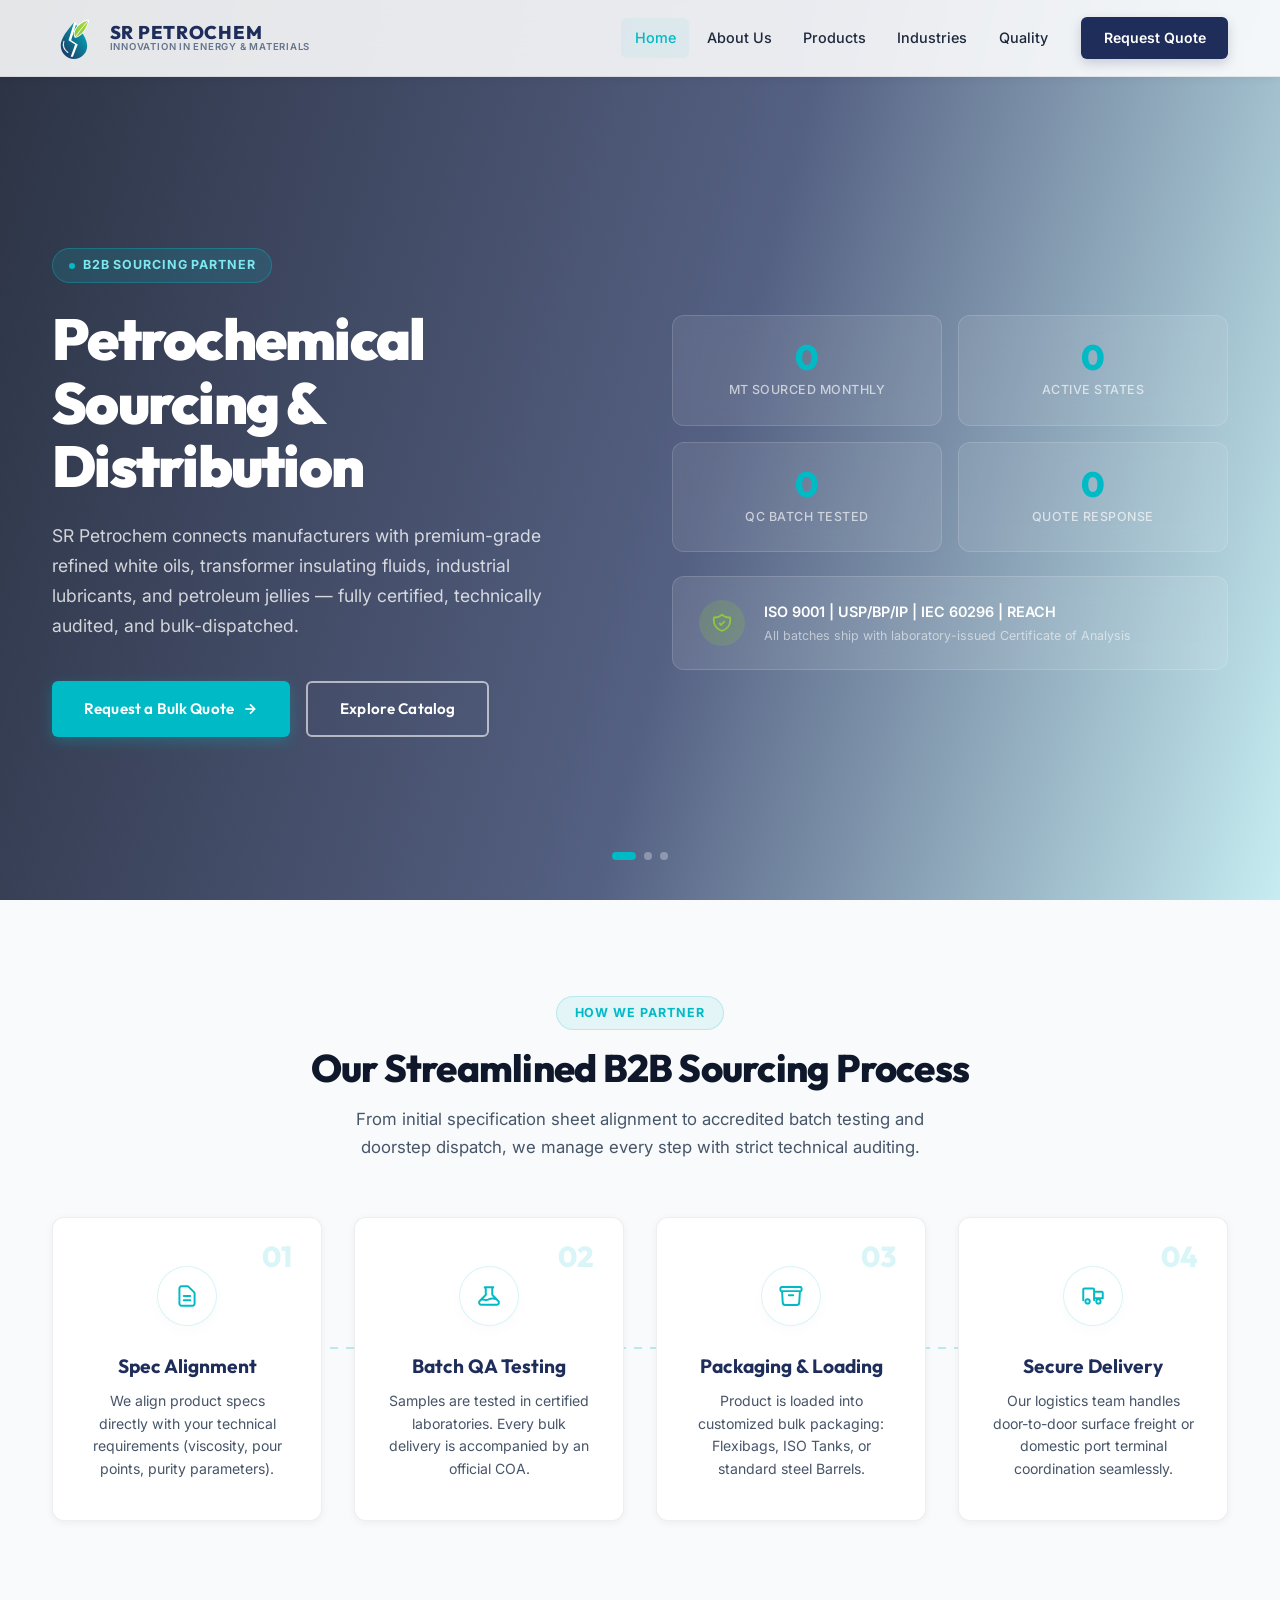
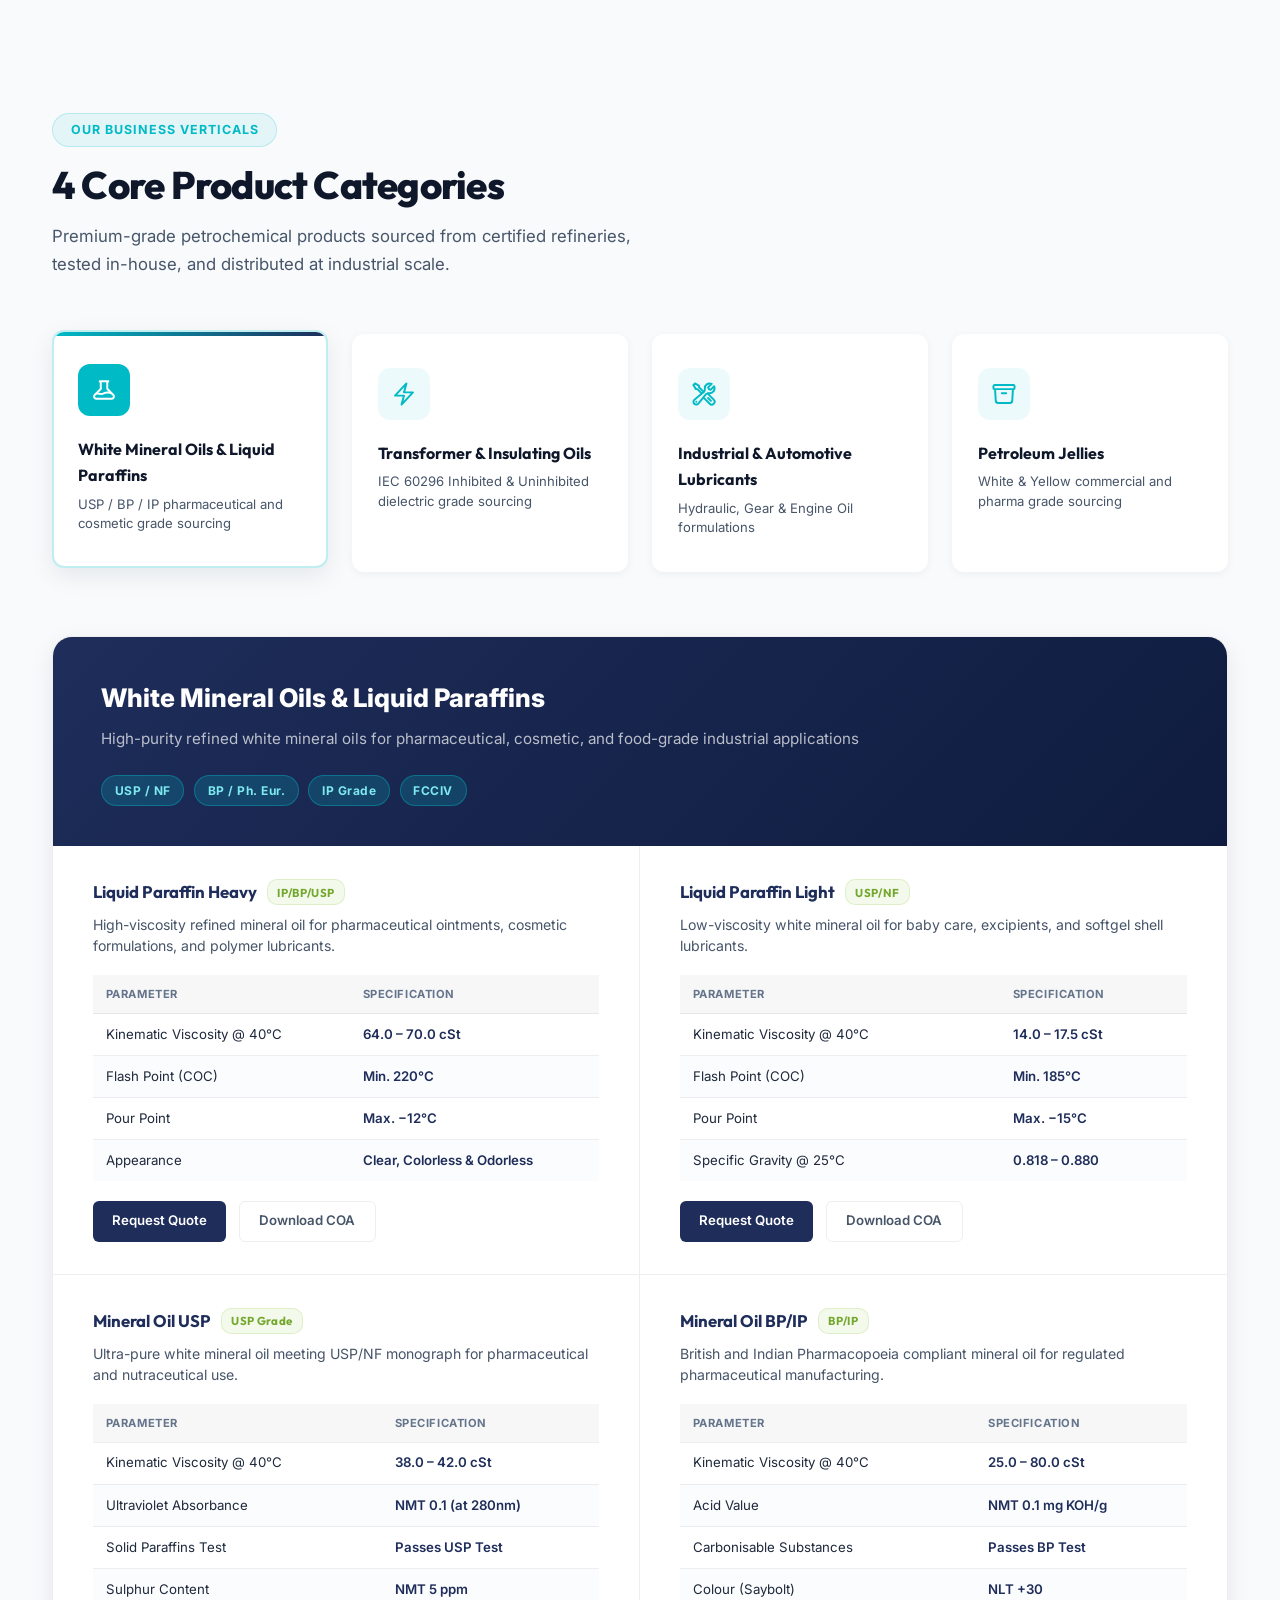
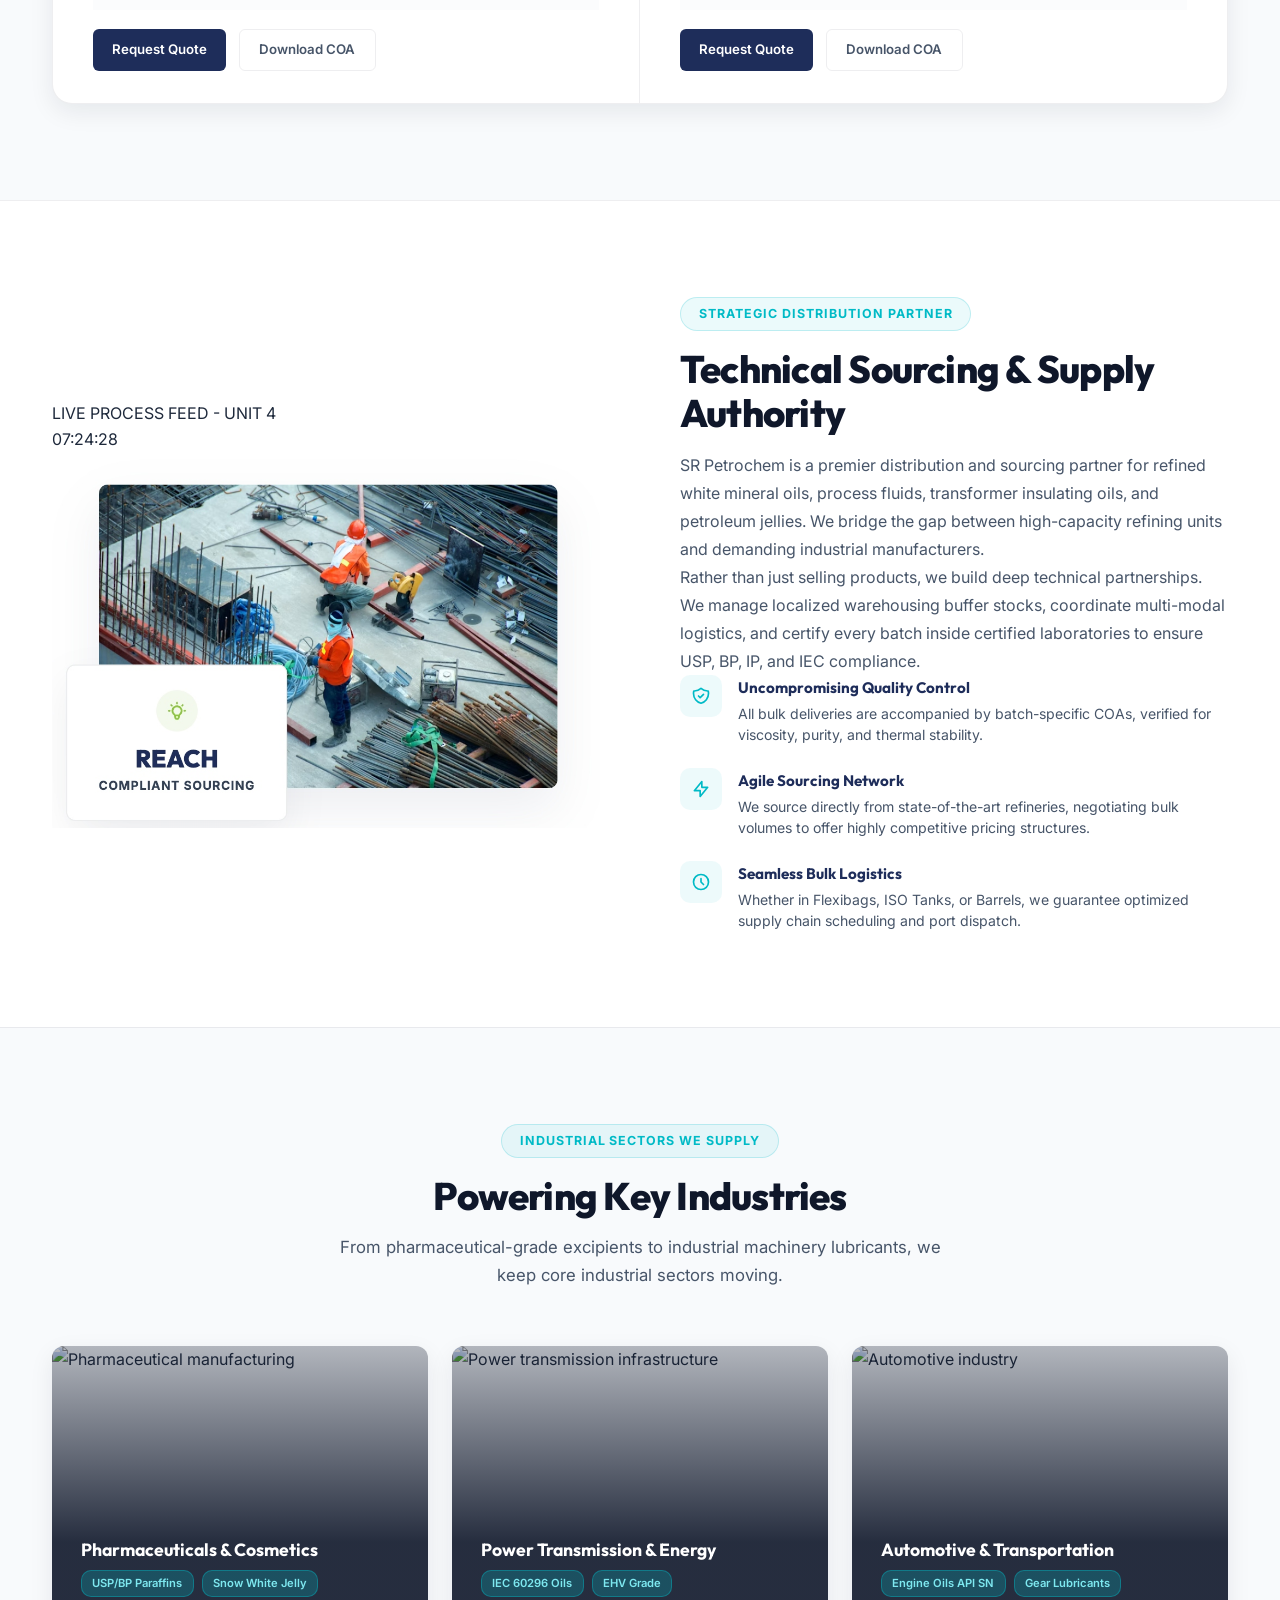
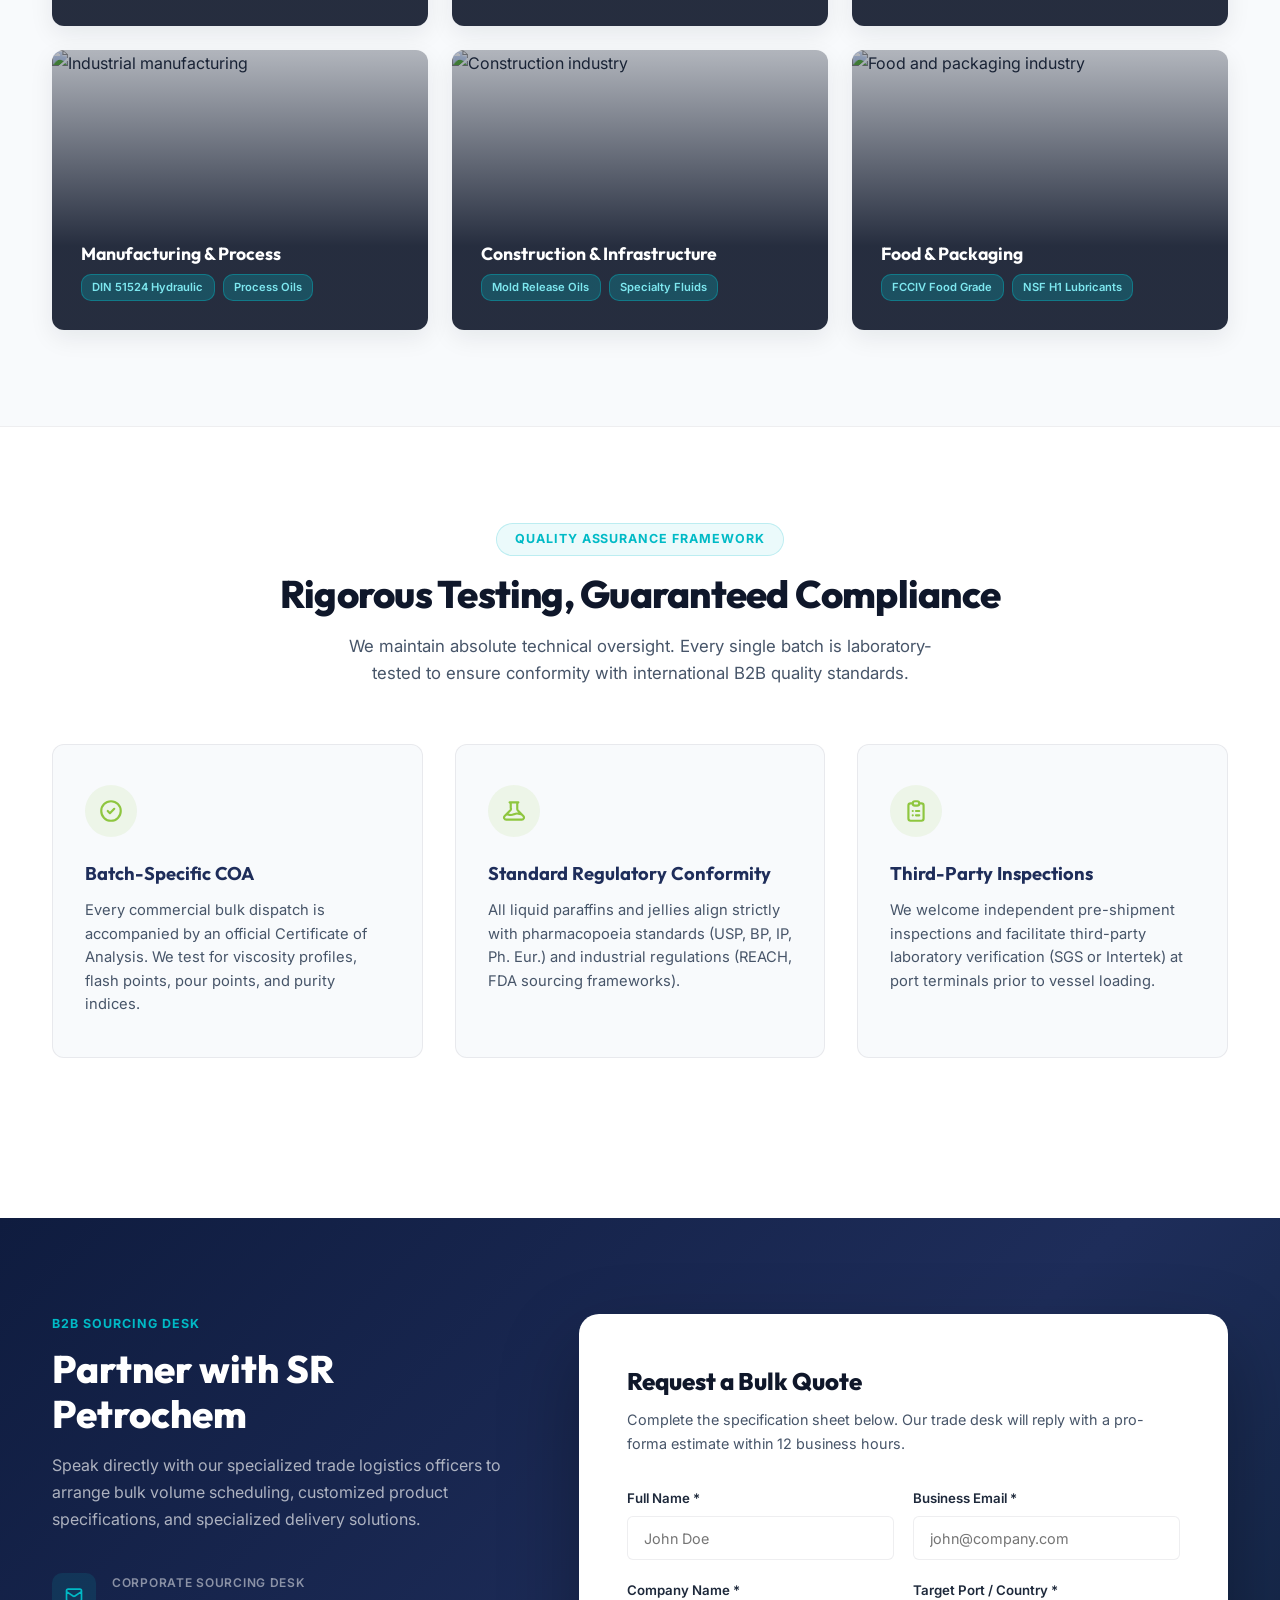
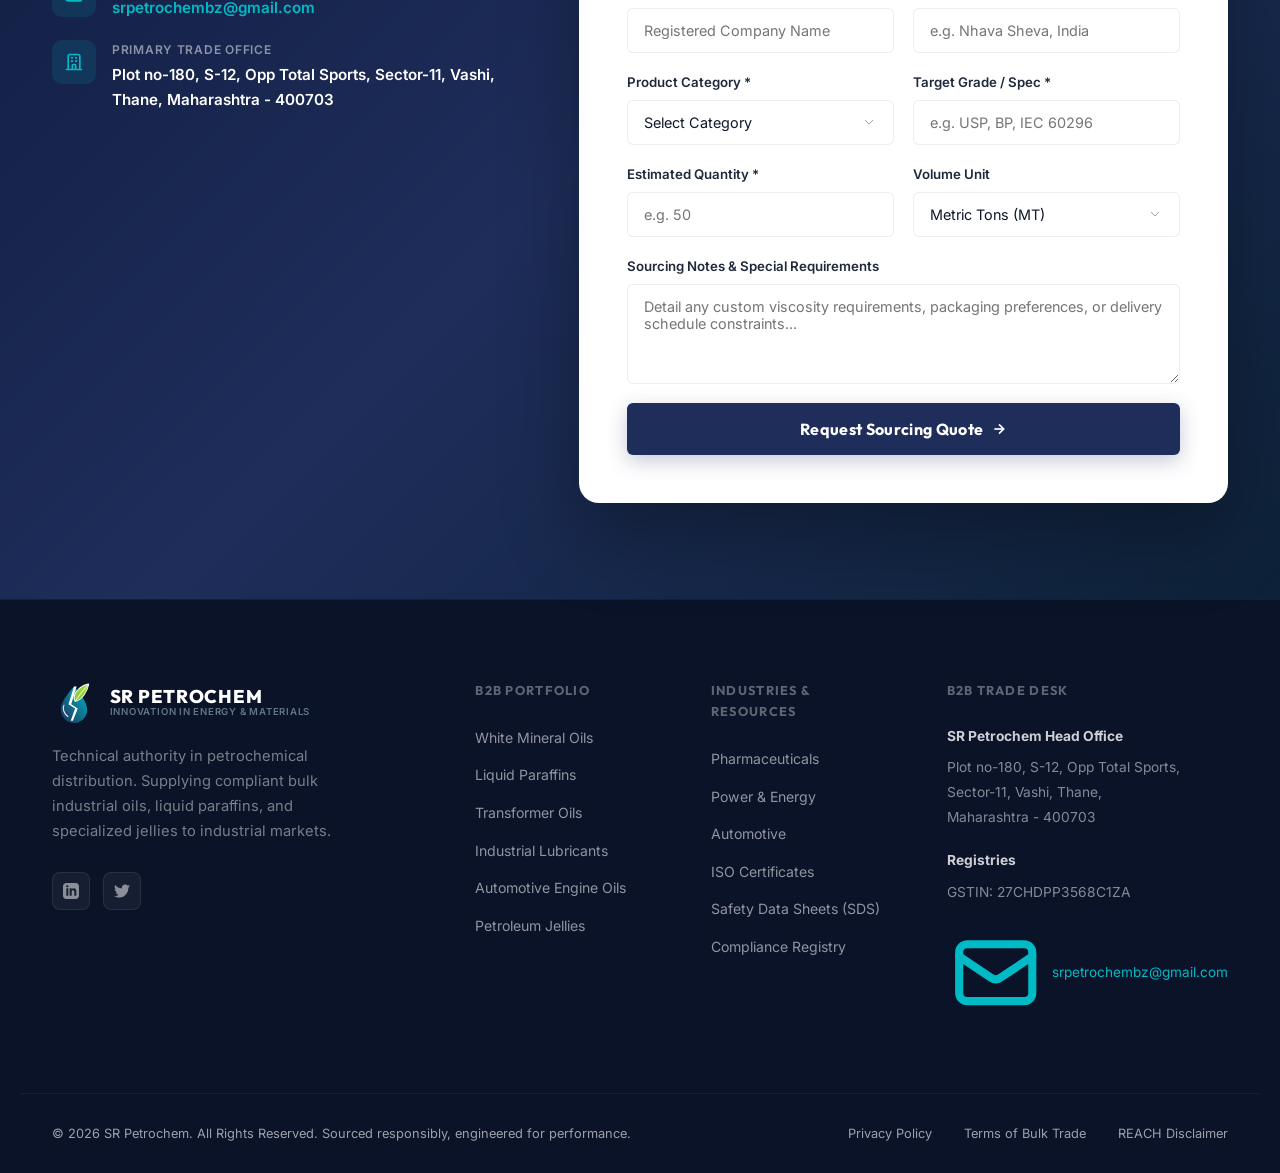
==== commit 204eb9d0: "Replace static About Us graphics with live refinery process monitor video widgets and completely rem" ====
--- a/sr_petrochem_demo.html
+++ b/sr_petrochem_demo.html
@@ -1757,138 +1757,109 @@
       }
 
       /* ==========================================================================
-       FLOATING WHATSAPP BUSINESS WIDGET
-       ========================================================================== */
-      .whatsapp-float-widget {
-        position: fixed;
-        bottom: 30px;
-        right: 30px;
+         REFINE LIVE FEED VIDEO MONITOR
+         ========================================================================== */
+      .video-container {
+        position: relative;
+        width: 100%;
+        height: 480px;
+        border-radius: var(--radius-lg);
+        overflow: hidden;
+        border: 4px solid var(--primary-dark);
+        box-shadow: 0 20px 40px rgba(15, 23, 42, 0.15);
+        background-color: #000;
+        z-index: 10;
+      }
+
+      .video-overlay {
+        position: absolute;
+        top: 0;
+        left: 0;
+        width: 100%;
+        padding: 1.25rem 1.5rem;
+        background: linear-gradient(to bottom, rgba(0, 0, 0, 0.75) 0%, transparent 100%);
+        display: flex;
+        justify-content: space-between;
+        align-items: center;
+        z-index: 5;
+        font-family: var(--font-headings);
+      }
+
+      .video-status {
         display: flex;
         align-items: center;
-        gap: 12px;
-        z-index: 9999;
-        text-decoration: none;
-        font-family: 'Outfit', 'Inter', sans-serif;
-        opacity: 0;
-        transform: translateY(20px);
-        animation: whatsappEntry 0.8s cubic-bezier(0.16, 1, 0.3, 1) forwards;
-        animation-delay: 1.5s;
-      }
-
-      .whatsapp-icon-wrapper {
-        width: 60px;
-        height: 60px;
-        background-color: #25D366;
-        color: #ffffff;
+        gap: 8px;
+      }
+
+      .status-dot {
+        width: 10px;
+        height: 10px;
+        background-color: #EF4444;
         border-radius: 50%;
-        display: flex;
-        align-items: center;
-        justify-content: center;
-        box-shadow: 0 8px 24px rgba(37, 211, 102, 0.4),
-          inset 0 -4px 0 rgba(0, 0, 0, 0.15),
-          0 0 0 0px rgba(37, 211, 102, 0.4);
-        transition: all 0.3s cubic-bezier(0.25, 0.8, 0.25, 1);
-        position: relative;
-        animation: whatsappPulse 2s infinite;
-      }
-
-      .whatsapp-svg {
-        width: 30px;
-        height: 30px;
-        transition: transform 0.3s ease;
-      }
-
-      .whatsapp-badge {
-        background-color: #1E2D5A;
-        color: #ffffff;
-        padding: 8px 16px;
-        border-radius: 30px;
-        font-size: 0.9rem;
+        box-shadow: 0 0 10px #EF4444;
+        animation: videoDotFlash 1.5s step-end infinite;
+      }
+
+      @keyframes videoDotFlash {
+        0%, 100% { opacity: 1; }
+        50% { opacity: 0; }
+      }
+
+      .status-text {
+        font-size: 0.78rem;
+        font-weight: 700;
+        color: #fff;
+        letter-spacing: 0.08em;
+        text-transform: uppercase;
+      }
+
+      .video-timestamp {
+        font-size: 0.85rem;
         font-weight: 600;
-        box-shadow: 0 4px 12px rgba(30, 45, 90, 0.15);
-        border: 1px solid rgba(255, 255, 255, 0.1);
-        white-space: nowrap;
+        color: #fff;
+        letter-spacing: 0.05em;
+        font-family: monospace;
+      }
+
+      .video-feed-wrapper {
+        width: 100%;
+        height: 100%;
+        overflow: hidden;
+      }
+
+      .video-feed-image {
+        width: 100%;
+        height: 100%;
+        object-fit: cover;
+        animation: videoFeedPan 25s ease-in-out infinite;
+      }
+
+      @keyframes videoFeedPan {
+        0% {
+          transform: scale(1.05) translate(0, 0);
+        }
+        50% {
+          transform: scale(1.18) translate(-1.5%, -1%);
+        }
+        100% {
+          transform: scale(1.05) translate(0, 0);
+        }
+      }
+
+      .video-scanlines {
+        position: absolute;
+        top: 0;
+        left: 0;
+        width: 100%;
+        height: 100%;
+        background: linear-gradient(
+          rgba(18, 16, 16, 0) 50%, 
+          rgba(0, 0, 0, 0.12) 50%
+        );
+        background-size: 100% 4px;
+        z-index: 4;
         pointer-events: none;
-        opacity: 0.9;
-        transform: translateX(10px);
-        transition: all 0.3s cubic-bezier(0.25, 0.8, 0.25, 1);
-      }
-
-      /* Hover States */
-      .whatsapp-float-widget:hover .whatsapp-icon-wrapper {
-        background-color: #20ba59;
-        transform: scale(1.08);
-        box-shadow: 0 12px 30px rgba(37, 211, 102, 0.5),
-          inset 0 -4px 0 rgba(0, 0, 0, 0.15),
-          0 0 0 10px rgba(37, 211, 102, 0);
-        animation: none;
-      }
-
-      .whatsapp-float-widget:hover .whatsapp-svg {
-        transform: rotate(10deg) scale(1.1);
-      }
-
-      .whatsapp-float-widget:hover .whatsapp-badge {
-        opacity: 1;
-        transform: translateX(0);
-        background-color: #00BAC6;
-        box-shadow: 0 6px 16px rgba(0, 186, 198, 0.3);
-      }
-
-      /* Animations */
-      @keyframes whatsappEntry {
-        0% {
-          opacity: 0;
-          transform: translateY(30px);
-        }
-
-        100% {
-          opacity: 1;
-          transform: translateY(0);
-        }
-      }
-
-      @keyframes whatsappPulse {
-        0% {
-          box-shadow: 0 8px 24px rgba(37, 211, 102, 0.4),
-            inset 0 -4px 0 rgba(0, 0, 0, 0.15),
-            0 0 0 0px rgba(37, 211, 102, 0.5);
-        }
-
-        50% {
-          box-shadow: 0 8px 24px rgba(37, 211, 102, 0.4),
-            inset 0 -4px 0 rgba(0, 0, 0, 0.15),
-            0 0 0 15px rgba(37, 211, 102, 0);
-        }
-
-        100% {
-          box-shadow: 0 8px 24px rgba(37, 211, 102, 0.4),
-            inset 0 -4px 0 rgba(0, 0, 0, 0.15),
-            0 0 0 0px rgba(37, 211, 102, 0);
-        }
-      }
-
-      /* Responsive Overrides */
-      @media (max-width: 768px) {
-        .whatsapp-float-widget {
-          bottom: 20px;
-          right: 20px;
-          gap: 0;
-        }
-
-        .whatsapp-icon-wrapper {
-          width: 55px;
-          height: 55px;
-        }
-
-        .whatsapp-svg {
-          width: 26px;
-          height: 26px;
-        }
-
-        .whatsapp-badge {
-          display: none;
-        }
+        opacity: 0.75;
       }
   </style>
 </head>
@@ -2815,18 +2786,18 @@
   <section class="about-section" id="about">
     <div class="container">
       <div class="about-grid">
-        <div class="about-img-wrap">
-          <img src="https://images.unsplash.com/photo-1504307651254-35680f356dfd?auto=format&fit=crop&q=80&w=800"
-            alt="Industrial petrochemical refinery plant infrastructure" class="about-main-image">
-          <div class="overlapping-info-card">
-            <div class="card-icon"><svg xmlns="http://www.w3.org/2000/svg" fill="none" viewBox="0 0 24 24"
-                stroke="currentColor" stroke-width="2">
-                <path stroke-linecap="round" stroke-linejoin="round"
-                  d="M9.663 17h4.673M12 3v1m6.364 1.636l-.707.707M21 12h-1M4 12H3m3.343-5.657l-.707-.707m2.828 9.9a5 5 0 117.072 0l-.548.547A3.374 3.374 0 0014 18.469V19a2 2 0 11-4 0v-.531c0-.895-.356-1.754-.988-2.386l-.548-.547z" />
-              </svg></div>
-            <div class="card-number">REACH</div>
-            <div class="card-label">Compliant Sourcing</div>
+        <div class="video-container">
+          <div class="video-overlay">
+            <div class="video-status">
+              <span class="status-dot"></span>
+              <span class="status-text">LIVE PROCESS FEED - UNIT 4</span>
+            </div>
+            <div class="video-timestamp" id="about-video-time">00:00:00</div>
           </div>
+          <div class="video-feed-wrapper">
+            <img src="images/refinery-live.jpg" alt="Refinery Plant Distillation Loop" class="video-feed-image">
+          </div>
+          <div class="video-scanlines"></div>
         </div>
         <div class="about-text-col animate-right">
           <div class="section-badge">Strategic Distribution Partner</div>
@@ -3013,17 +2984,6 @@
           <p class="contact-desc">Speak directly with our specialized trade logistics officers to arrange bulk volume
             scheduling, customized product specifications, and specialized delivery solutions.</p>
           <div class="contact-methods">
-            <div class="contact-method">
-              <div class="cm-icon"><svg xmlns="http://www.w3.org/2000/svg" fill="none" viewBox="0 0 24 24"
-                  stroke="currentColor" stroke-width="2">
-                  <path stroke-linecap="round" stroke-linejoin="round"
-                    d="M3 5a2 2 0 012-2h3.28a1 1 0 01.94.725l.548 2.2a1 1 0 01-.321.988l-1.305.98a10.582 10.582 0 004.872 4.872l.98-1.305a1 1 0 01.988-.321l2.2.548a1 1 0 01.725.94V19a2 2 0 01-2 2h-1C9.716 21 3 14.284 3 6V5z" />
-                </svg></div>
-              <div>
-                <div class="cm-label">WhatsApp / Sourcing Desk</div>
-                <div class="cm-value"><a href="https://wa.me/919082181794" target="_blank">+91 90821 81794</a></div>
-              </div>
-            </div>
             <div class="contact-method">
               <div class="cm-icon"><svg xmlns="http://www.w3.org/2000/svg" fill="none" viewBox="0 0 24 24"
                   stroke="currentColor" stroke-width="2">
@@ -3233,14 +3193,6 @@
           GSTIN: 27CHDPP3568C1ZA
         </div>
         <div class="footer-contact">
-          <a href="https://wa.me/919082181794" target="_blank">
-            <svg xmlns="http://www.w3.org/2000/svg" fill="none" viewBox="0 0 24 24" stroke="currentColor"
-              stroke-width="2">
-              <path stroke-linecap="round" stroke-linejoin="round"
-                d="M3 5a2 2 0 012-2h3.28a1 1 0 01.94.725l.548 2.2a1 1 0 01-.321.988l-1.305.98a10.582 10.582 0 004.872 4.872l.98-1.305a1 1 0 01.988-.321l2.2.548a1 1 0 01.725.94V19a2 2 0 01-2 2h-1C9.716 21 3 14.284 3 6V5z" />
-            </svg>
-            +91 90821 81794
-          </a>
           <a href="mailto:srpetrochembz@gmail.com">
             <svg xmlns="http://www.w3.org/2000/svg" fill="none" viewBox="0 0 24 24" stroke="currentColor"
               stroke-width="2">
@@ -3524,19 +3476,21 @@
     };
     setInterval(cycleDots, 4000);
   </script>
-  <!-- Floating WhatsApp Business Widget -->
-  <!-- CONFIGURATION: To change the WhatsApp phone number, replace "919082181794" in the link below with your client's country code + phone number (no spaces, plus signs, or dashes). -->
-  <a href="https://wa.me/919082181794?text=Hello%20SR%20Petrochem%20Team%2C%20I%20am%20interested%20in%20sourcing%20chemical%2Fpetroleum%20products.%0A%0AHere%20are%20my%20inquiry%20details%3A%0A-%20Company%20Name%3A%20%0A-%20Required%20Product%2FGrade%3A%20%0A-%20Estimated%20Volume%20%28Tons%2FBarrels%29%3A%20"
-    class="whatsapp-float-widget" target="_blank" rel="noopener noreferrer"
-    aria-label="Chat with SR Petrochem Sourcing Desk on WhatsApp">
-    <div class="whatsapp-badge">Chat with Sales</div>
-    <div class="whatsapp-icon-wrapper">
-      <svg xmlns="http://www.w3.org/2000/svg" viewBox="0 0 448 512" fill="currentColor" class="whatsapp-svg">
-        <path
-          d="M380.9 97.1C339 55.1 283.2 32 223.9 32c-122.4 0-222 99.6-222 222 0 39.1 10.2 77.3 29.6 111L0 480l117.7-30.9c32.4 17.7 68.9 27 106.1 27h.1c122.3 0 224.1-99.6 224.1-222 0-59.3-25.2-115-67.1-157zm-157 341.6c-33.2 0-65.7-8.9-94-25.7l-6.7-4-69.8 18.3 18.7-68.1-4.4-7c-18.5-29.4-28.2-63.3-28.2-98.2 0-101.7 82.8-184.5 184.6-184.5 49.3 0 95.6 19.2 130.4 54.1 34.8 34.9 56.2 81.2 56.1 130.5 0 101.8-84.9 184.6-186.6 184.6zm101.2-138.2c-5.5-2.8-32.8-16.2-37.9-18-5.1-1.9-8.8-2.8-12.5 2.8-3.7 5.6-14.3 18-17.6 21.8-3.2 3.7-6.5 4.2-12 1.4-32.6-16.3-54-29.1-75.5-66-5.7-9.8 5.7-9.1 16.3-30.3 1.8-3.7 .9-6.9-.5-9.7-1.4-2.8-12.5-30.1-17.1-41.2-4.5-10.8-9.1-9.3-12.5-9.5-3.2-.2-6.9-.2-10.6-.2-3.7 0-9.7 1.4-14.8 6.9-5.1 5.6-19.4 19-19.4 46.3 0 27.3 19.9 53.7 22.6 57.4 2.8 3.7 39.1 59.7 94.8 83.8 35.2 15.2 49 16.5 66.6 13.9 10.7-1.6 32.8-13.4 37.4-26.4 4.6-13 4.6-24.1 3.2-26.4-1.3-2.5-5-3.9-10.5-6.6z" />
-      </svg>
-    </div>
-  </a>
+  <script>
+    // --- Live Video Feed Clock Timer ---
+    const videoClock = document.getElementById("about-video-time");
+    if (videoClock) {
+      const updateVideoClock = () => {
+        const now = new Date();
+        const hrs = String(now.getHours()).padStart(2, '0');
+        const mins = String(now.getMinutes()).padStart(2, '0');
+        const secs = String(now.getSeconds()).padStart(2, '0');
+        videoClock.textContent = `${hrs}:${mins}:${secs}`;
+      };
+      updateVideoClock();
+      setInterval(updateVideoClock, 1000);
+    }
+  </script>
 
 </body>
 
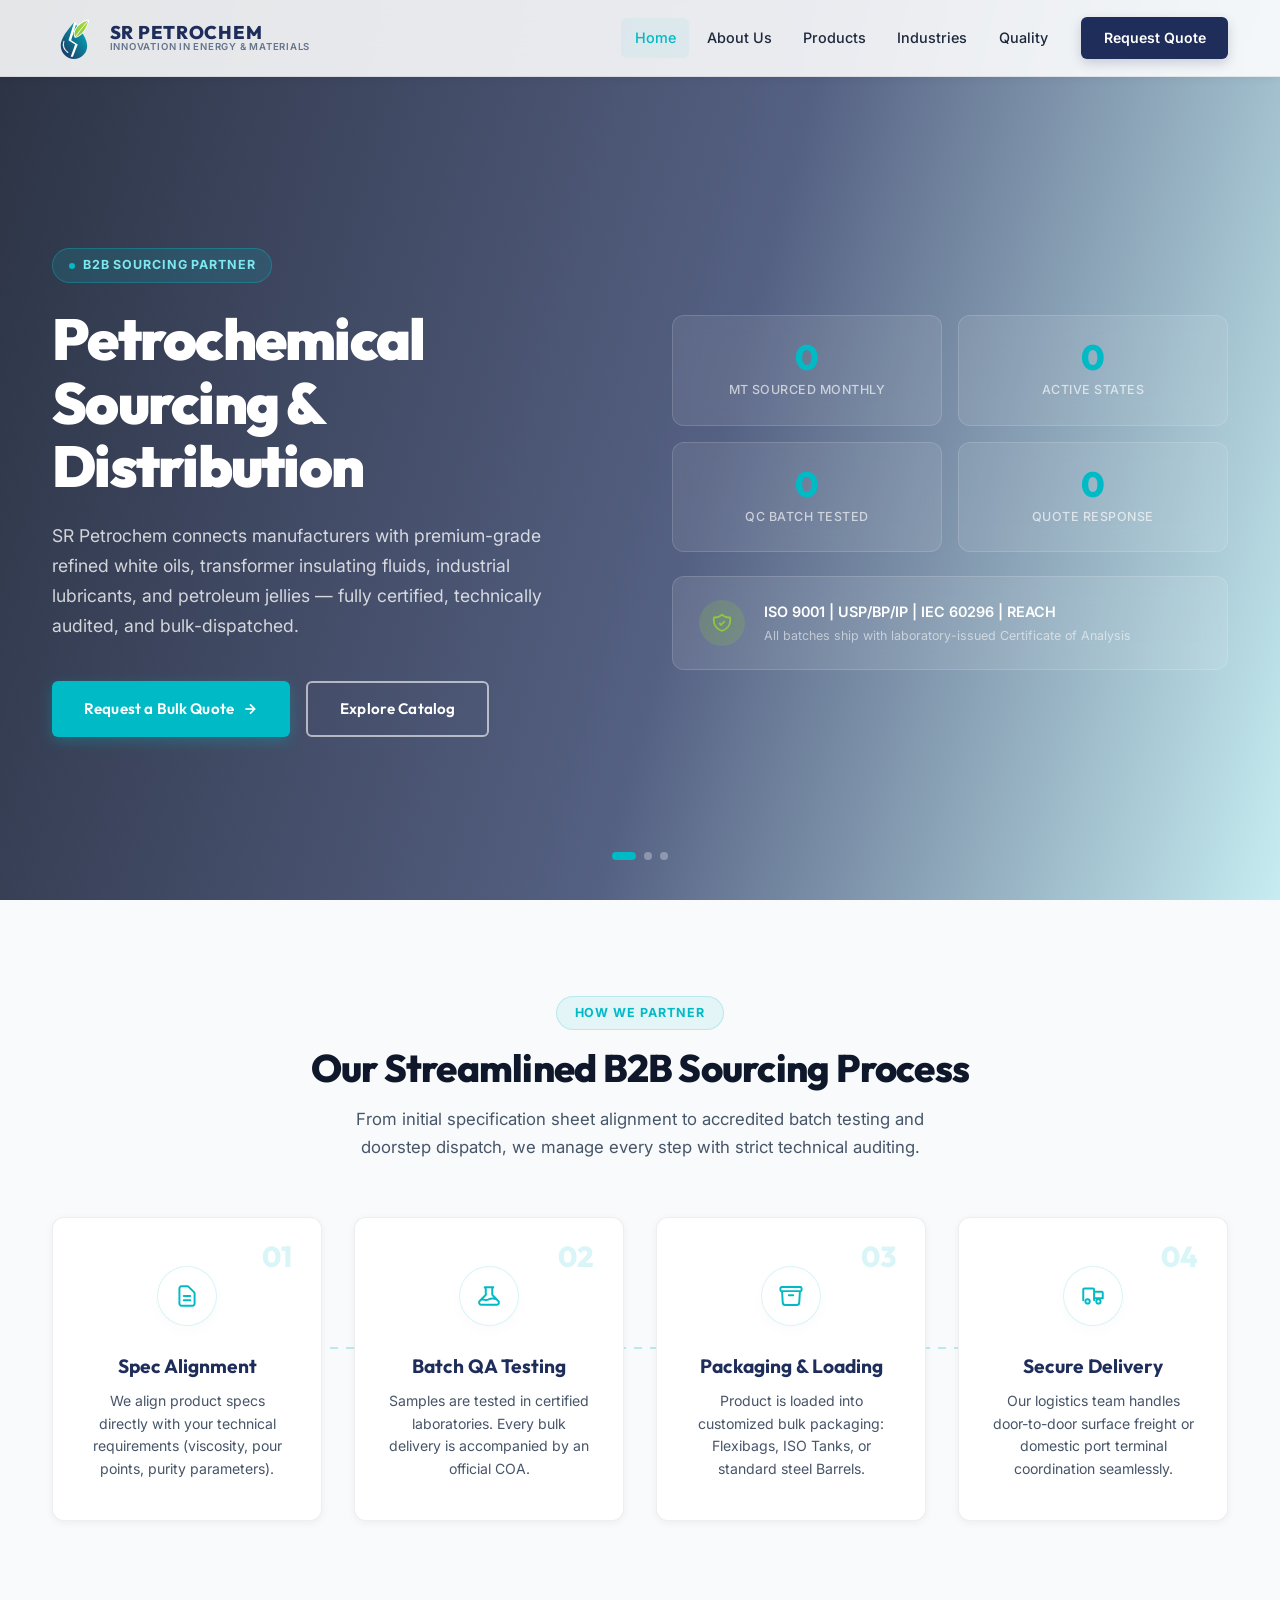
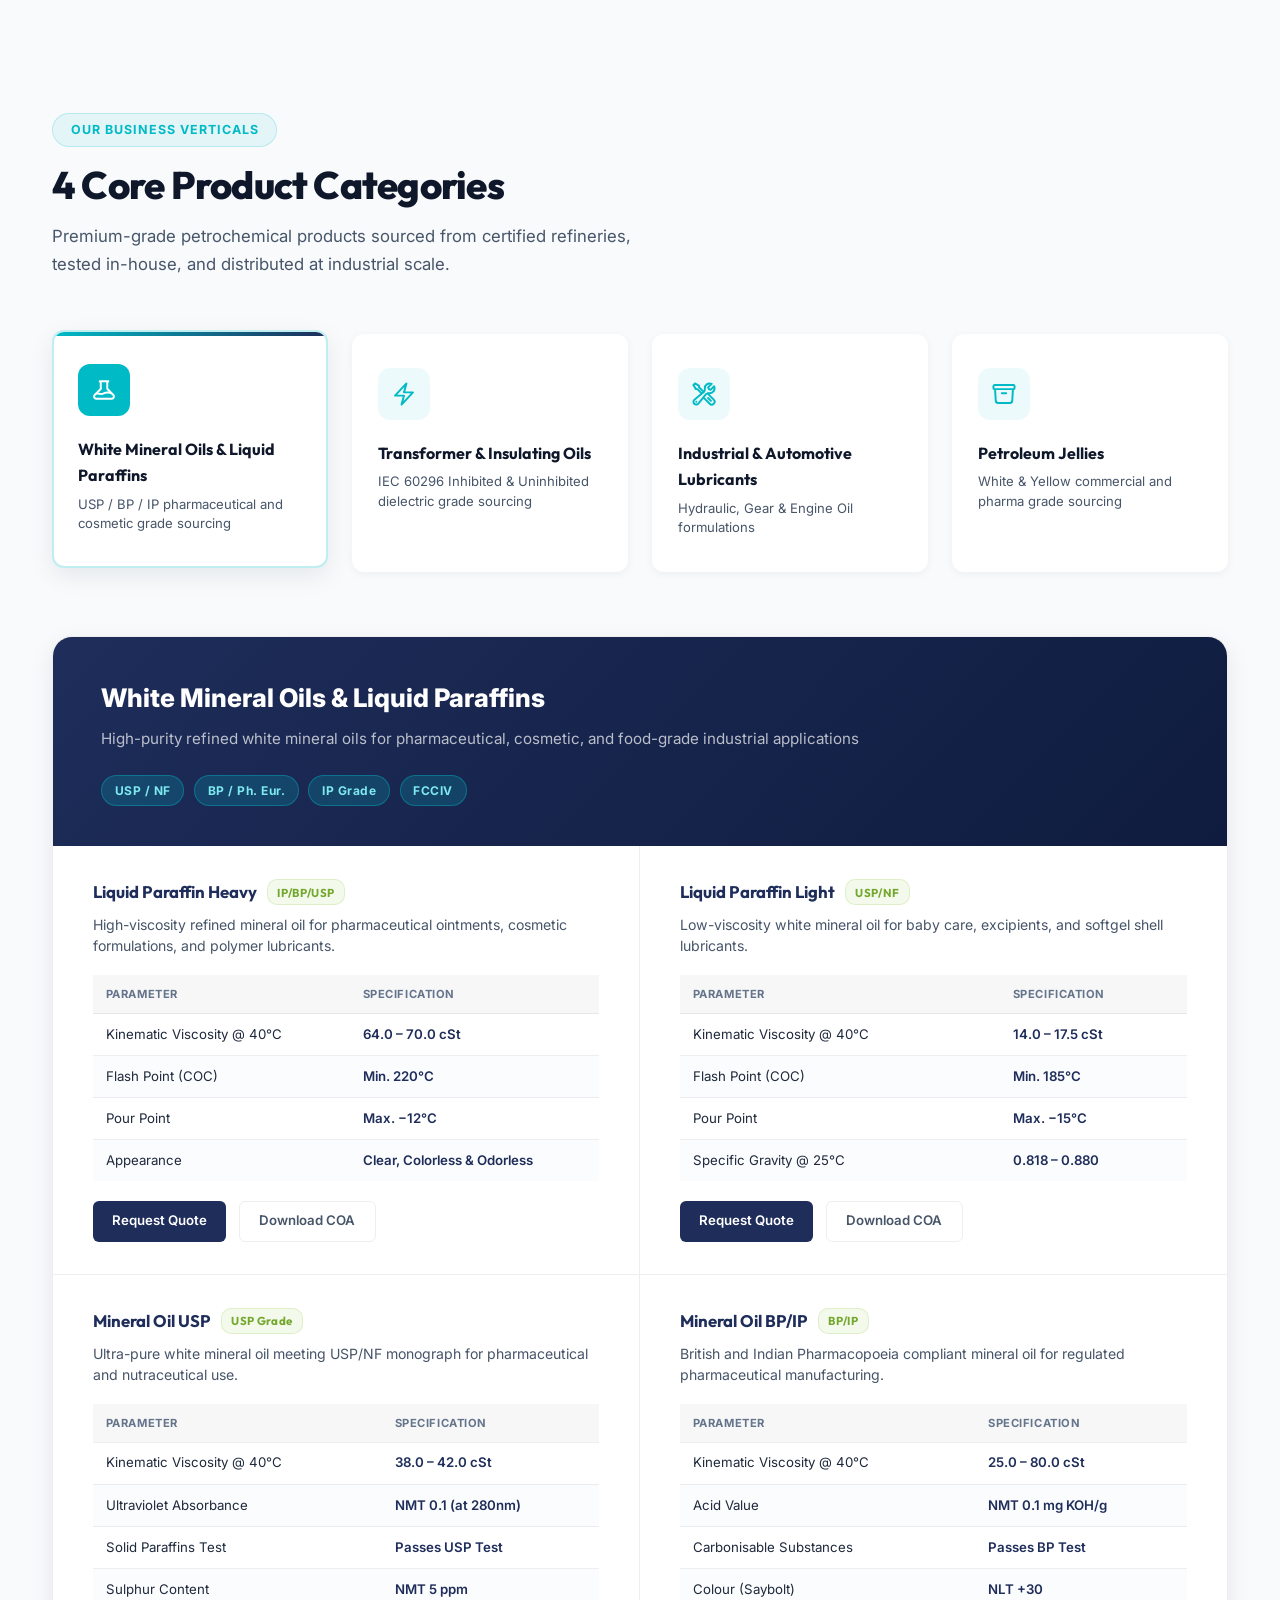
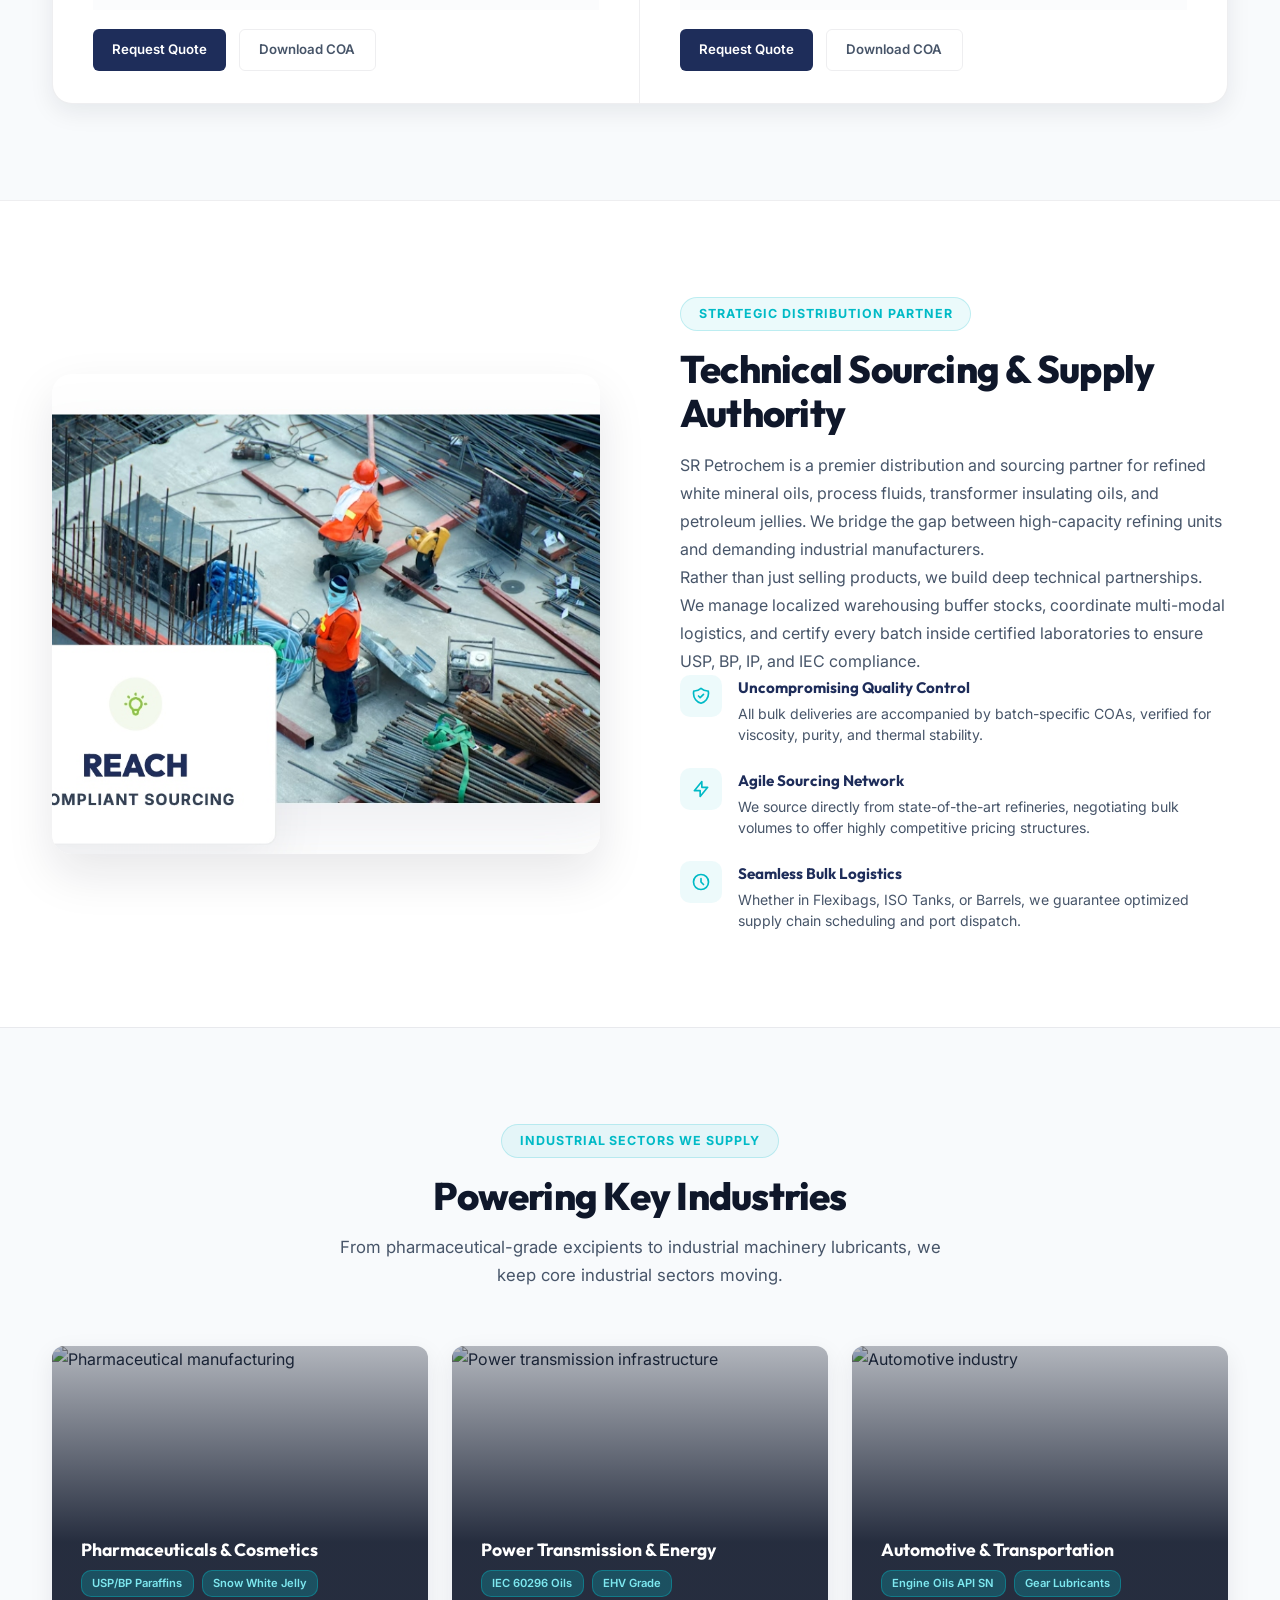
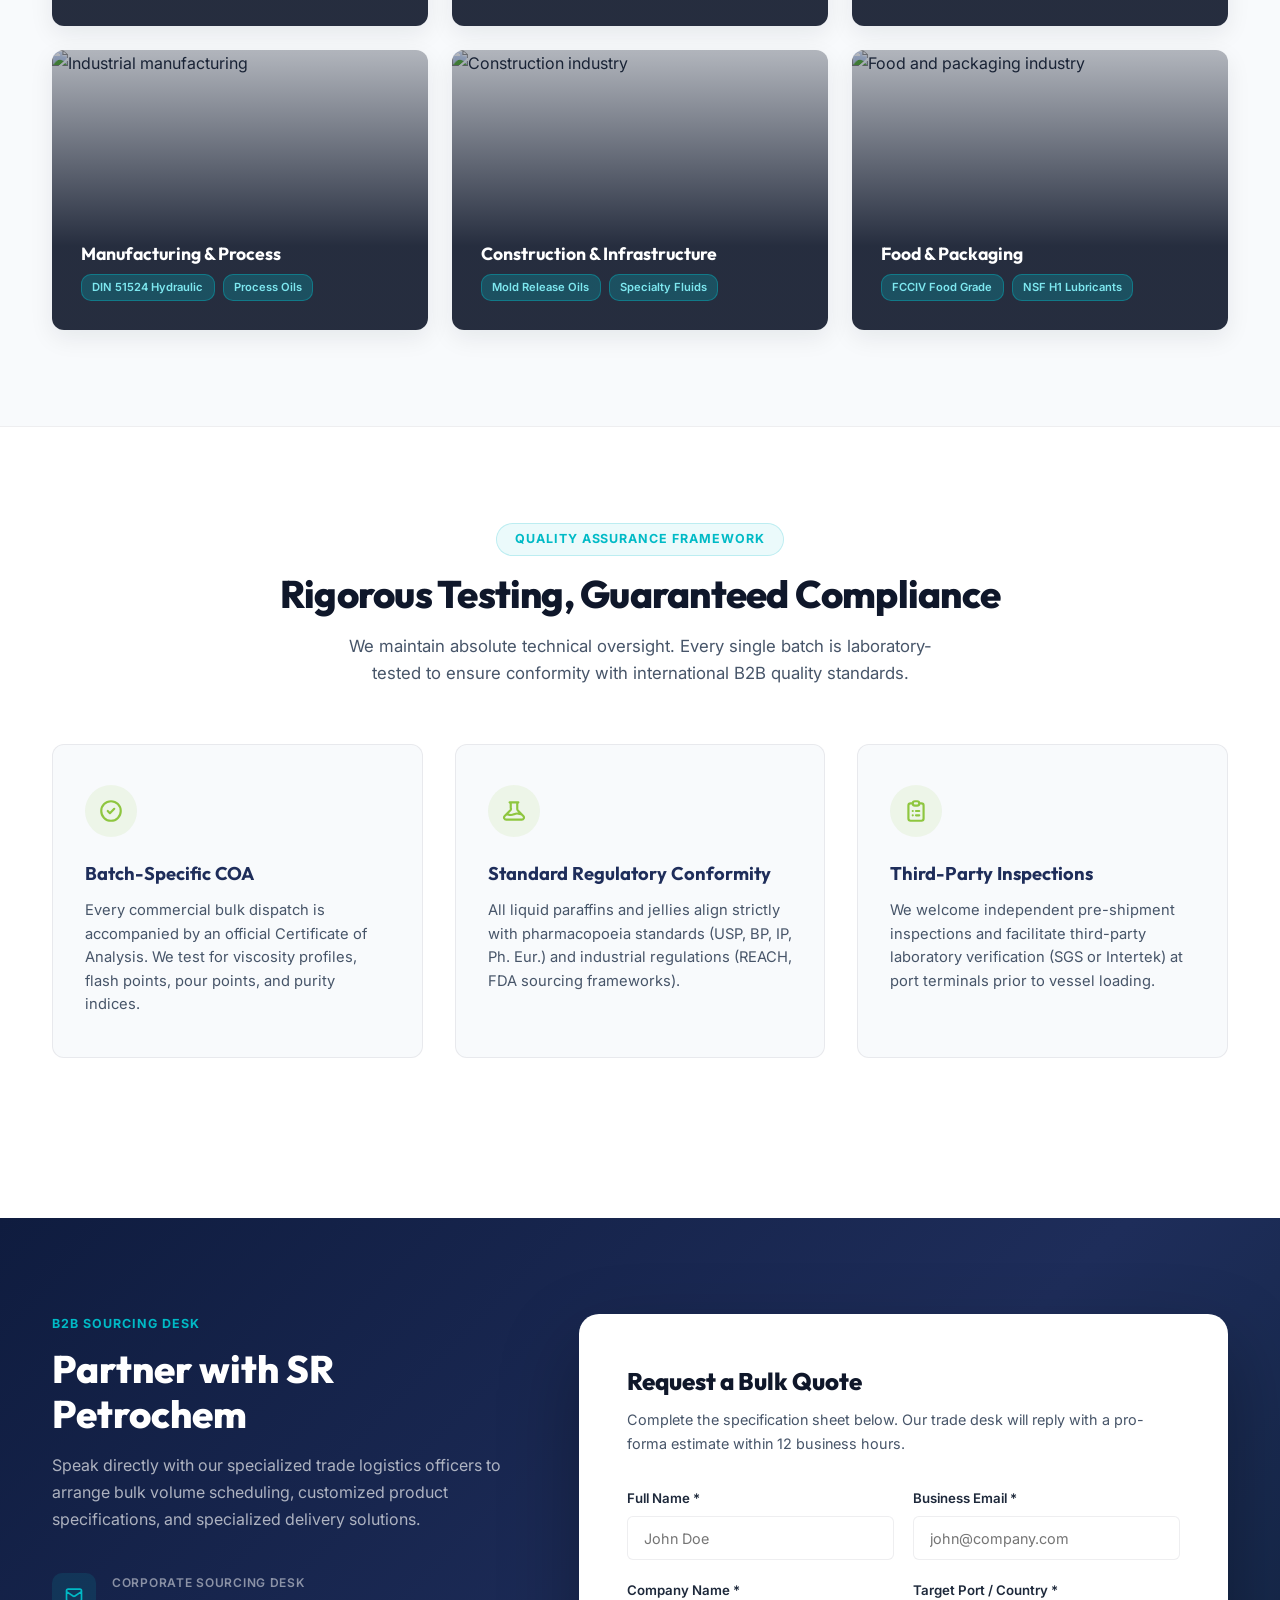
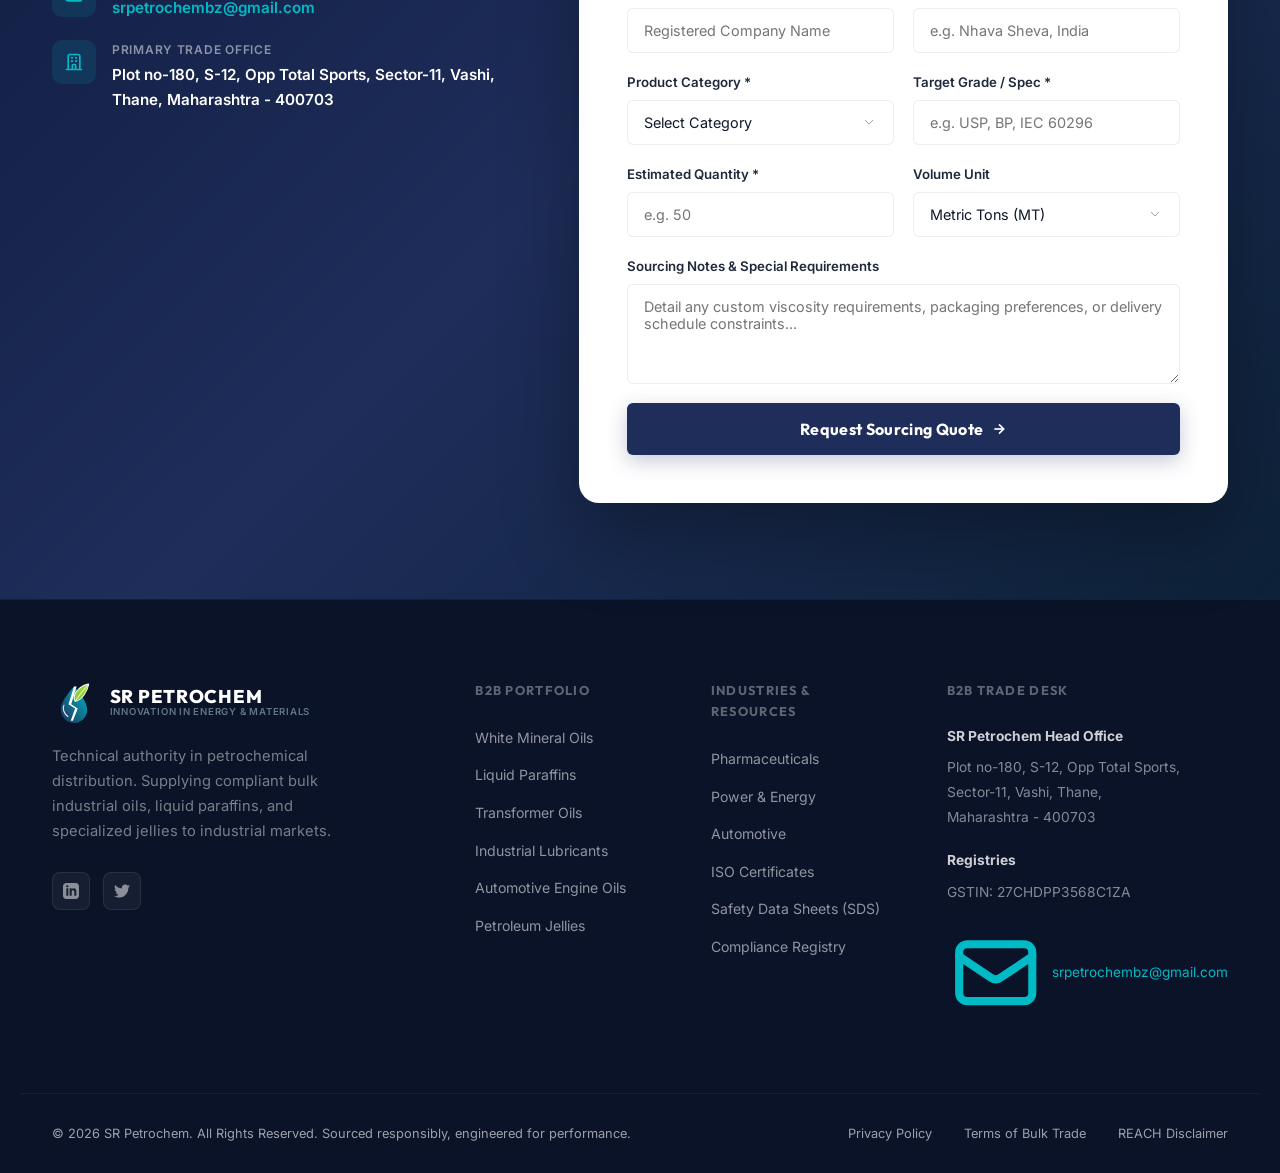
==== commit c2e6e0f7: "Remove video monitor overlays and revert About Us section to clean static image" ====
--- a/sr_petrochem_demo.html
+++ b/sr_petrochem_demo.html
@@ -1754,112 +1754,6 @@
 
       .spec-product {
         padding: 1.5rem;
-      }
-
-      /* ==========================================================================
-         REFINE LIVE FEED VIDEO MONITOR
-         ========================================================================== */
-      .video-container {
-        position: relative;
-        width: 100%;
-        height: 480px;
-        border-radius: var(--radius-lg);
-        overflow: hidden;
-        border: 4px solid var(--primary-dark);
-        box-shadow: 0 20px 40px rgba(15, 23, 42, 0.15);
-        background-color: #000;
-        z-index: 10;
-      }
-
-      .video-overlay {
-        position: absolute;
-        top: 0;
-        left: 0;
-        width: 100%;
-        padding: 1.25rem 1.5rem;
-        background: linear-gradient(to bottom, rgba(0, 0, 0, 0.75) 0%, transparent 100%);
-        display: flex;
-        justify-content: space-between;
-        align-items: center;
-        z-index: 5;
-        font-family: var(--font-headings);
-      }
-
-      .video-status {
-        display: flex;
-        align-items: center;
-        gap: 8px;
-      }
-
-      .status-dot {
-        width: 10px;
-        height: 10px;
-        background-color: #EF4444;
-        border-radius: 50%;
-        box-shadow: 0 0 10px #EF4444;
-        animation: videoDotFlash 1.5s step-end infinite;
-      }
-
-      @keyframes videoDotFlash {
-        0%, 100% { opacity: 1; }
-        50% { opacity: 0; }
-      }
-
-      .status-text {
-        font-size: 0.78rem;
-        font-weight: 700;
-        color: #fff;
-        letter-spacing: 0.08em;
-        text-transform: uppercase;
-      }
-
-      .video-timestamp {
-        font-size: 0.85rem;
-        font-weight: 600;
-        color: #fff;
-        letter-spacing: 0.05em;
-        font-family: monospace;
-      }
-
-      .video-feed-wrapper {
-        width: 100%;
-        height: 100%;
-        overflow: hidden;
-      }
-
-      .video-feed-image {
-        width: 100%;
-        height: 100%;
-        object-fit: cover;
-        animation: videoFeedPan 25s ease-in-out infinite;
-      }
-
-      @keyframes videoFeedPan {
-        0% {
-          transform: scale(1.05) translate(0, 0);
-        }
-        50% {
-          transform: scale(1.18) translate(-1.5%, -1%);
-        }
-        100% {
-          transform: scale(1.05) translate(0, 0);
-        }
-      }
-
-      .video-scanlines {
-        position: absolute;
-        top: 0;
-        left: 0;
-        width: 100%;
-        height: 100%;
-        background: linear-gradient(
-          rgba(18, 16, 16, 0) 50%, 
-          rgba(0, 0, 0, 0.12) 50%
-        );
-        background-size: 100% 4px;
-        z-index: 4;
-        pointer-events: none;
-        opacity: 0.75;
       }
   </style>
 </head>
@@ -2786,18 +2680,8 @@
   <section class="about-section" id="about">
     <div class="container">
       <div class="about-grid">
-        <div class="video-container">
-          <div class="video-overlay">
-            <div class="video-status">
-              <span class="status-dot"></span>
-              <span class="status-text">LIVE PROCESS FEED - UNIT 4</span>
-            </div>
-            <div class="video-timestamp" id="about-video-time">00:00:00</div>
-          </div>
-          <div class="video-feed-wrapper">
-            <img src="images/refinery-live.jpg" alt="Refinery Plant Distillation Loop" class="video-feed-image">
-          </div>
-          <div class="video-scanlines"></div>
+        <div class="about-img-wrap">
+          <img src="images/refinery-live.jpg" alt="Refinery Plant Distillation Loop" class="about-img">
         </div>
         <div class="about-text-col animate-right">
           <div class="section-badge">Strategic Distribution Partner</div>
@@ -3476,21 +3360,6 @@
     };
     setInterval(cycleDots, 4000);
   </script>
-  <script>
-    // --- Live Video Feed Clock Timer ---
-    const videoClock = document.getElementById("about-video-time");
-    if (videoClock) {
-      const updateVideoClock = () => {
-        const now = new Date();
-        const hrs = String(now.getHours()).padStart(2, '0');
-        const mins = String(now.getMinutes()).padStart(2, '0');
-        const secs = String(now.getSeconds()).padStart(2, '0');
-        videoClock.textContent = `${hrs}:${mins}:${secs}`;
-      };
-      updateVideoClock();
-      setInterval(updateVideoClock, 1000);
-    }
-  </script>
 
 </body>
 
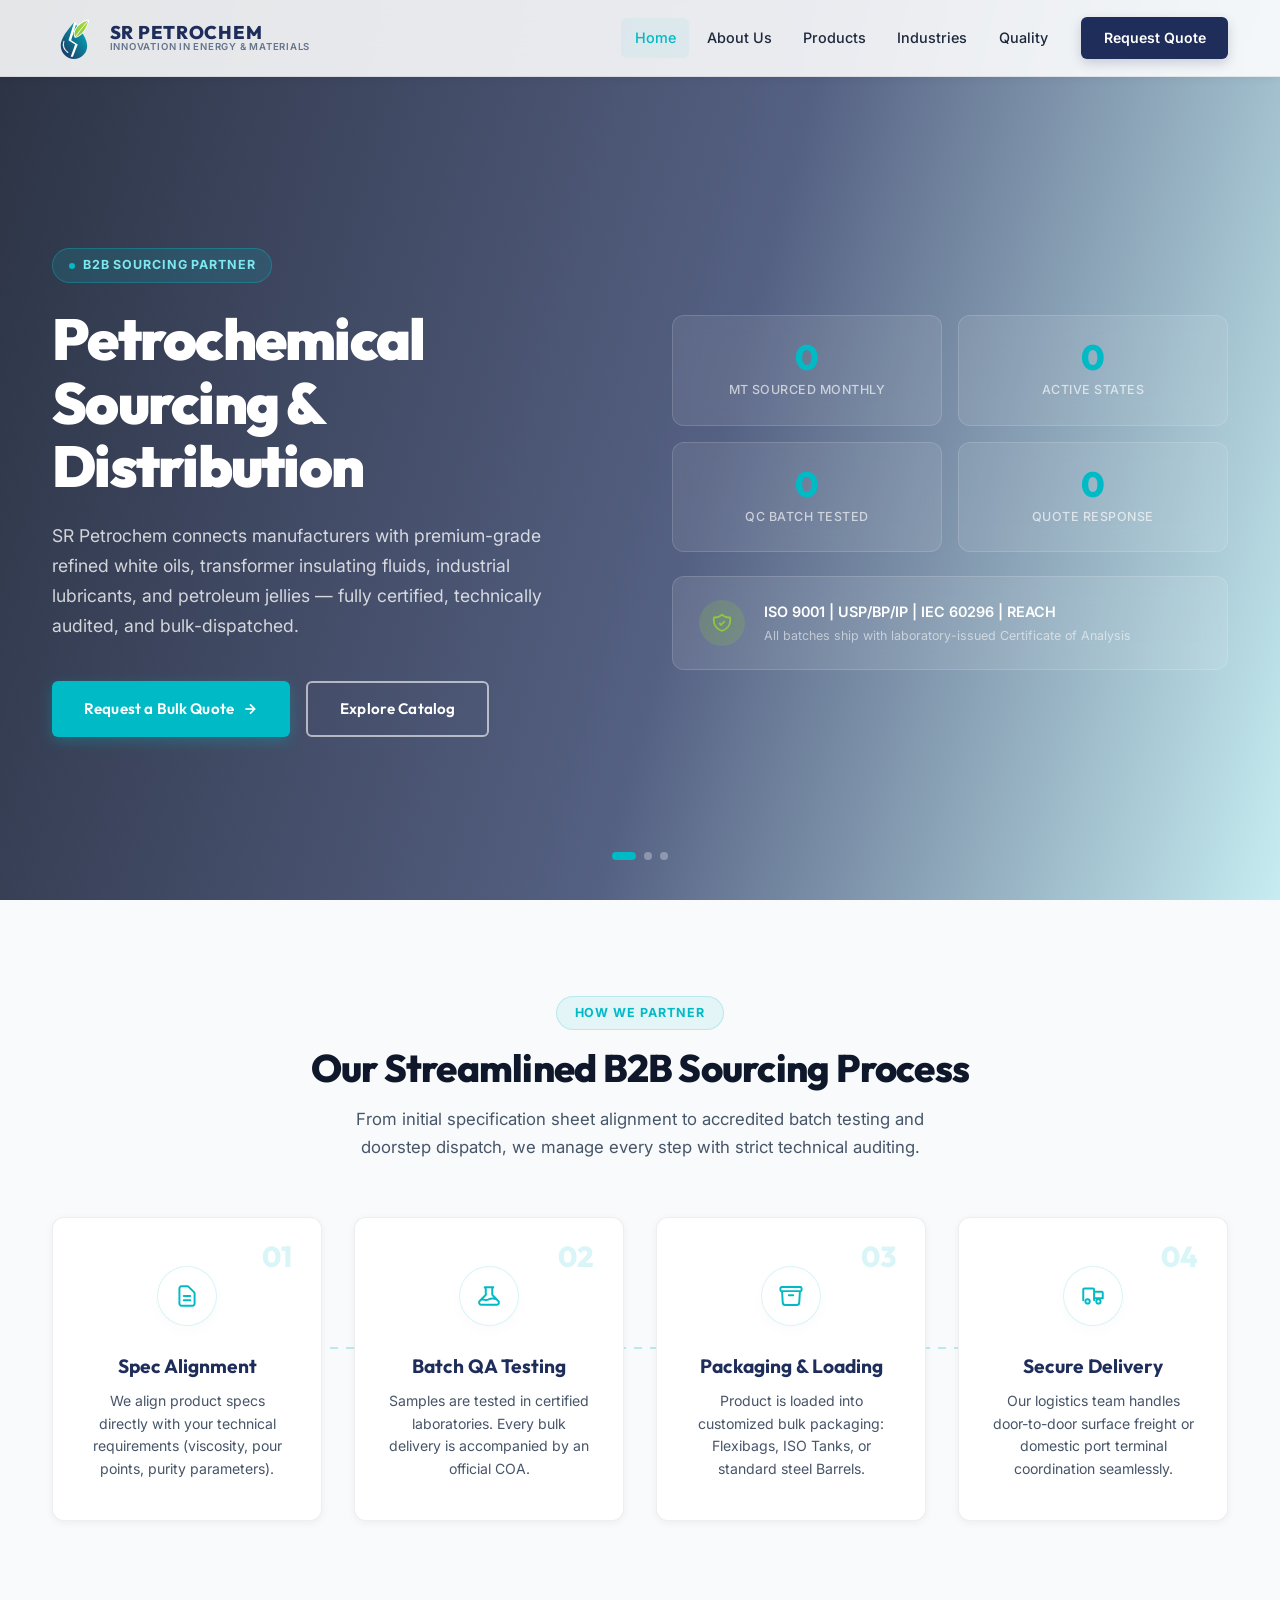
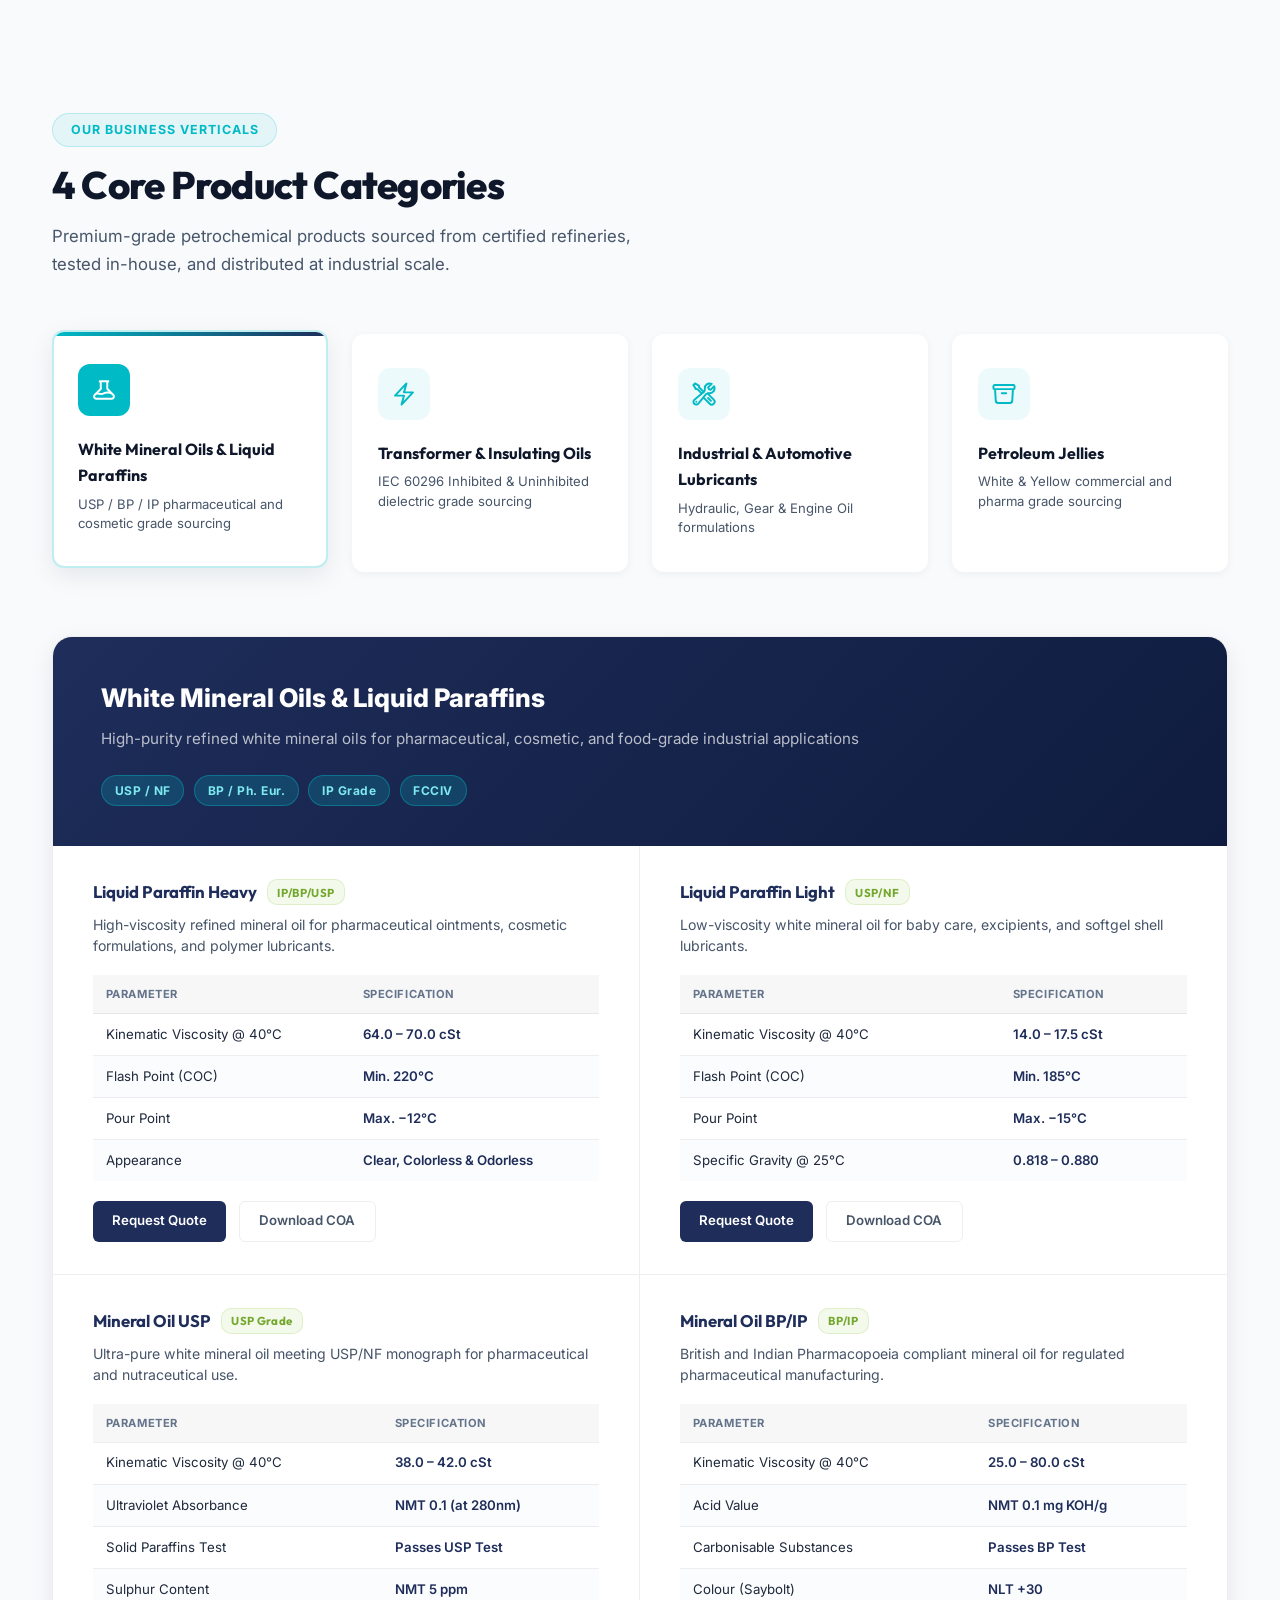
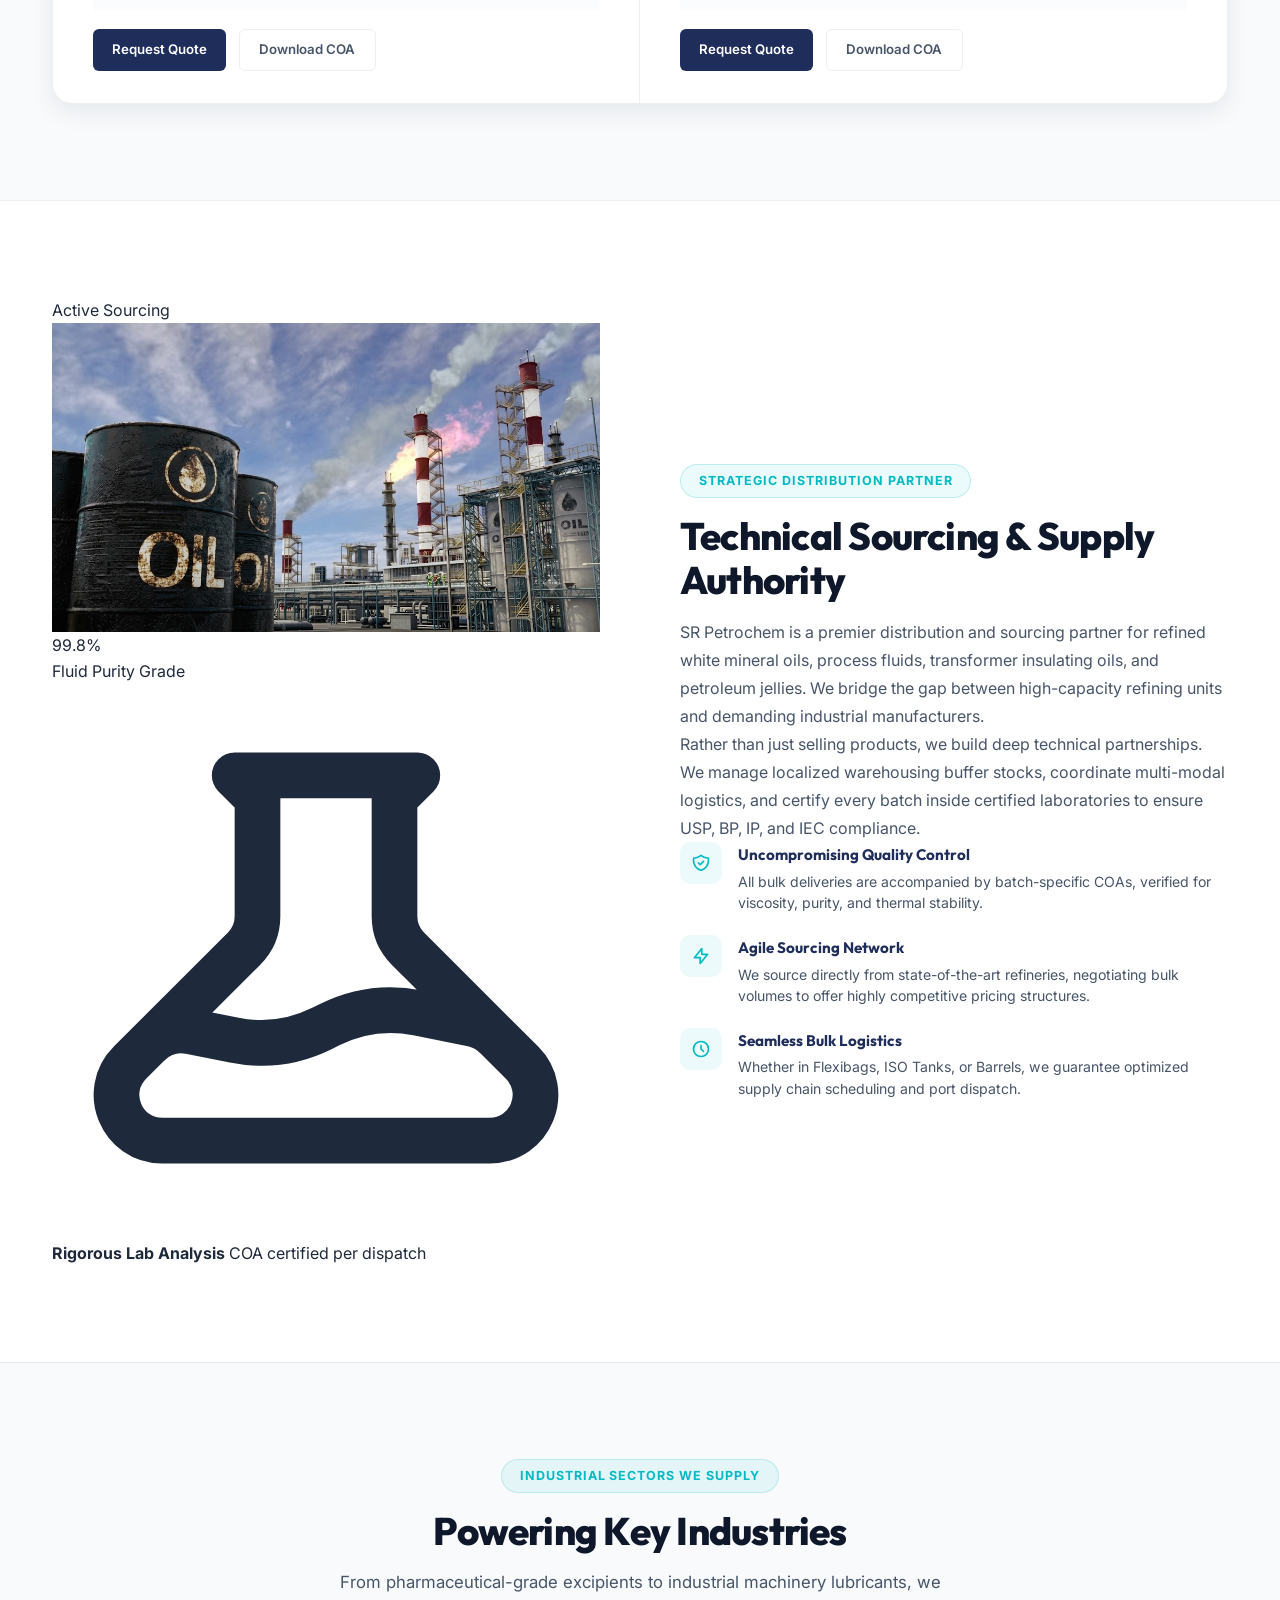
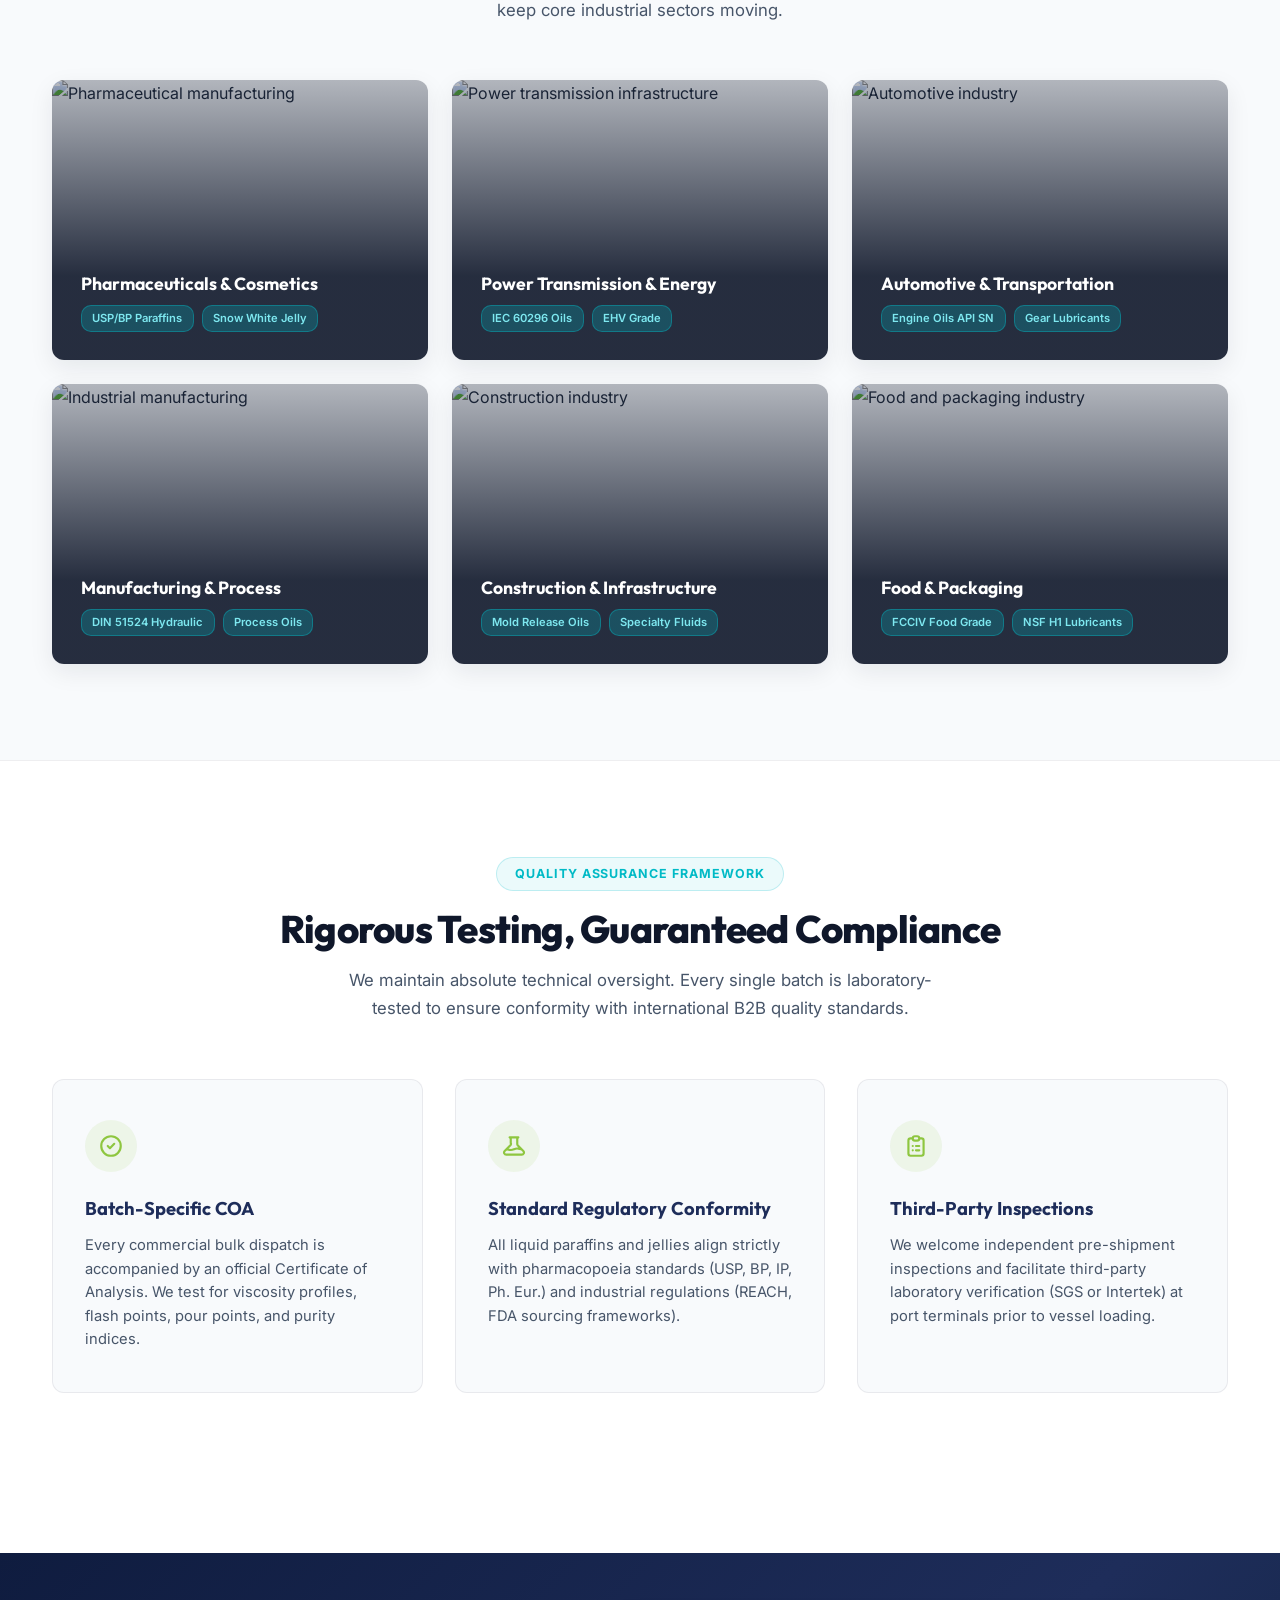
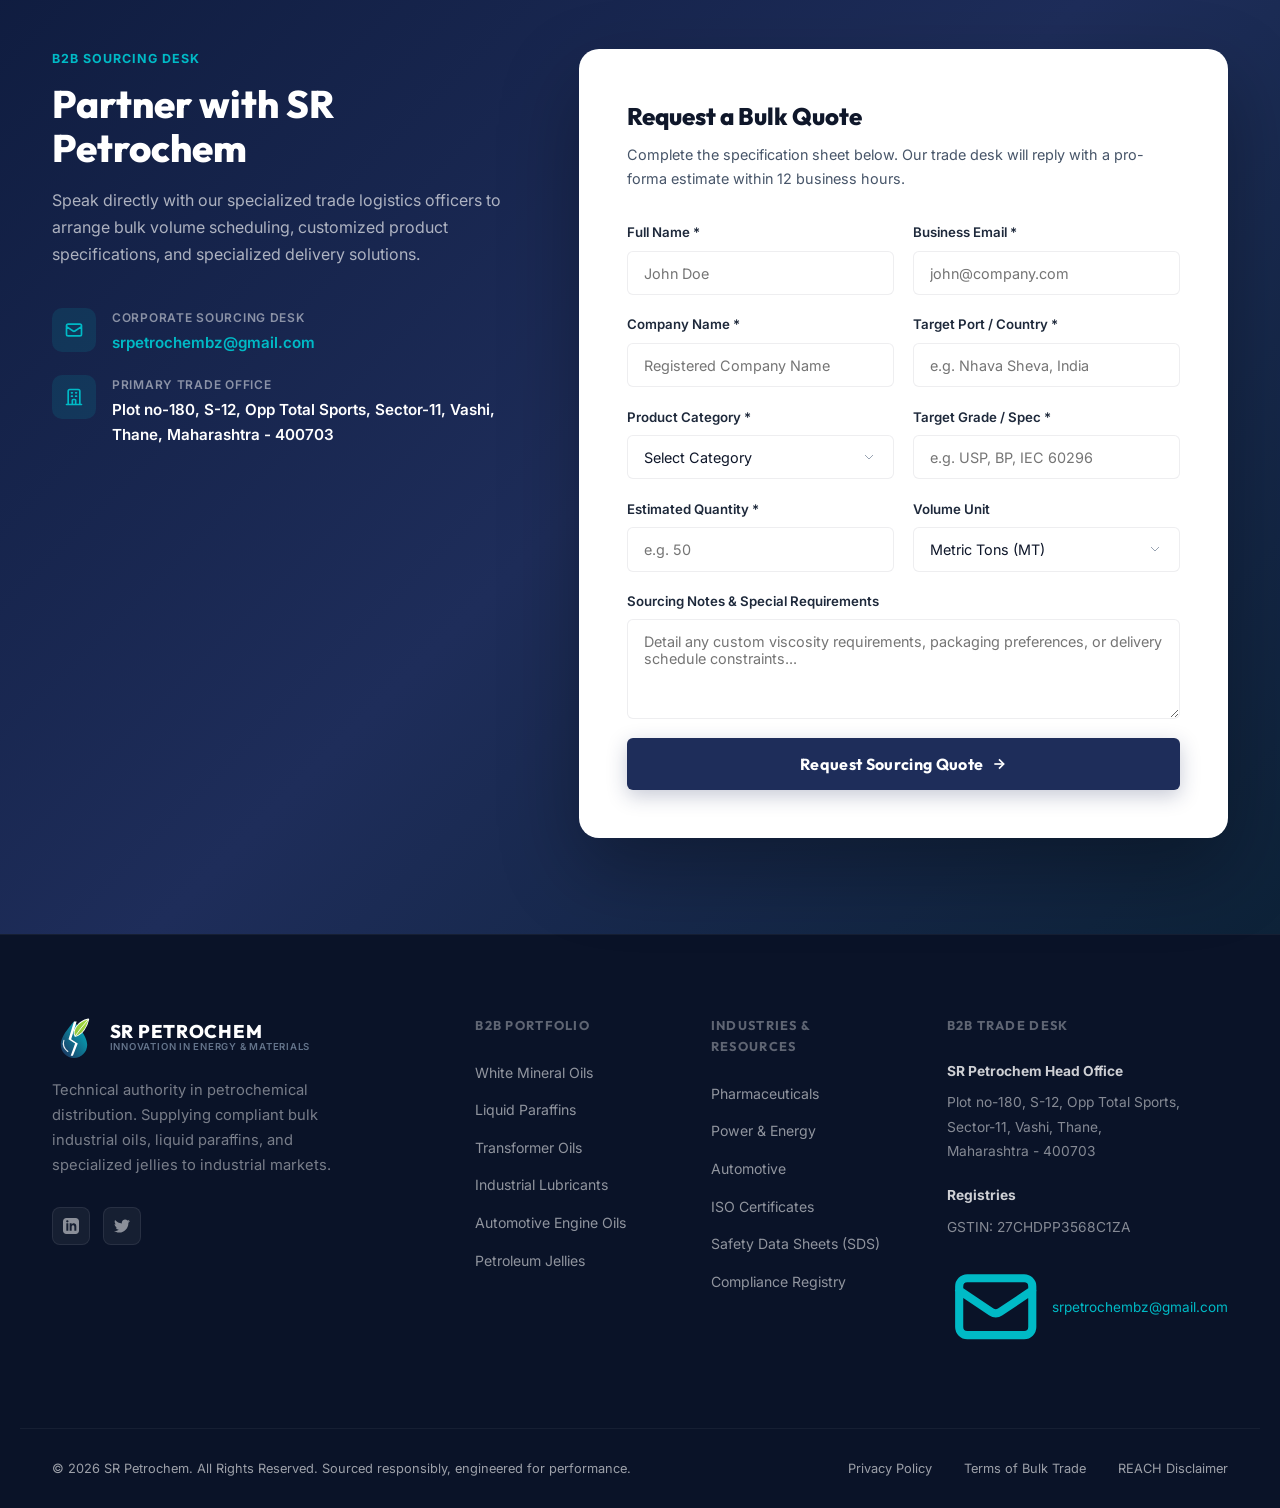
==== commit 8920c094: "Implement premium interactive refinery showcase layout in About Us section using the uploaded barrel" ====
--- a/sr_petrochem_demo.html
+++ b/sr_petrochem_demo.html
@@ -2681,7 +2681,35 @@
     <div class="container">
       <div class="about-grid">
         <div class="about-img-wrap">
-          <img src="images/refinery-live.jpg" alt="Refinery Plant Distillation Loop" class="about-img">
+          <div class="refinery-showcase">
+            <!-- Active status indicator -->
+            <div class="refinery-status-badge">
+              <span class="pulse-dot"></span>
+              <span>Active Sourcing</span>
+            </div>
+            
+            <!-- Main refinery image -->
+            <img src="images/refinery-live.jpg" alt="Petrochemical Refinery Sourcing Station" class="about-main-image">
+            
+            <!-- Floating Card 1 (Left) -->
+            <div class="showcase-card showcase-card-left">
+              <div class="card-metric">99.8%</div>
+              <div class="card-label">Fluid Purity Grade</div>
+            </div>
+            
+            <!-- Floating Card 2 (Right) -->
+            <div class="showcase-card showcase-card-right">
+              <div class="card-icon">
+                <svg xmlns="http://www.w3.org/2000/svg" fill="none" viewBox="0 0 24 24" stroke="currentColor">
+                  <path stroke-linecap="round" stroke-linejoin="round" stroke-width="2" d="M19.428 15.428a2 2 0 00-1.022-.547l-2.387-.477a6 6 0 00-3.86.517l-.318.158a6 6 0 01-3.86.517L6.05 15.21a2 2 0 00-1.806.547M8 4h8l-1 1v5.172a2 2 0 00.586 1.414l5 5c1.26 1.26.367 3.414-1.415 3.414H4.828c-1.782 0-2.674-2.154-1.414-3.414l5-5A2 2 0 009 10.172V5L8 4z" />
+                </svg>
+              </div>
+              <div class="card-text">
+                <strong>Rigorous Lab Analysis</strong>
+                <span>COA certified per dispatch</span>
+              </div>
+            </div>
+          </div>
         </div>
         <div class="about-text-col animate-right">
           <div class="section-badge">Strategic Distribution Partner</div>
